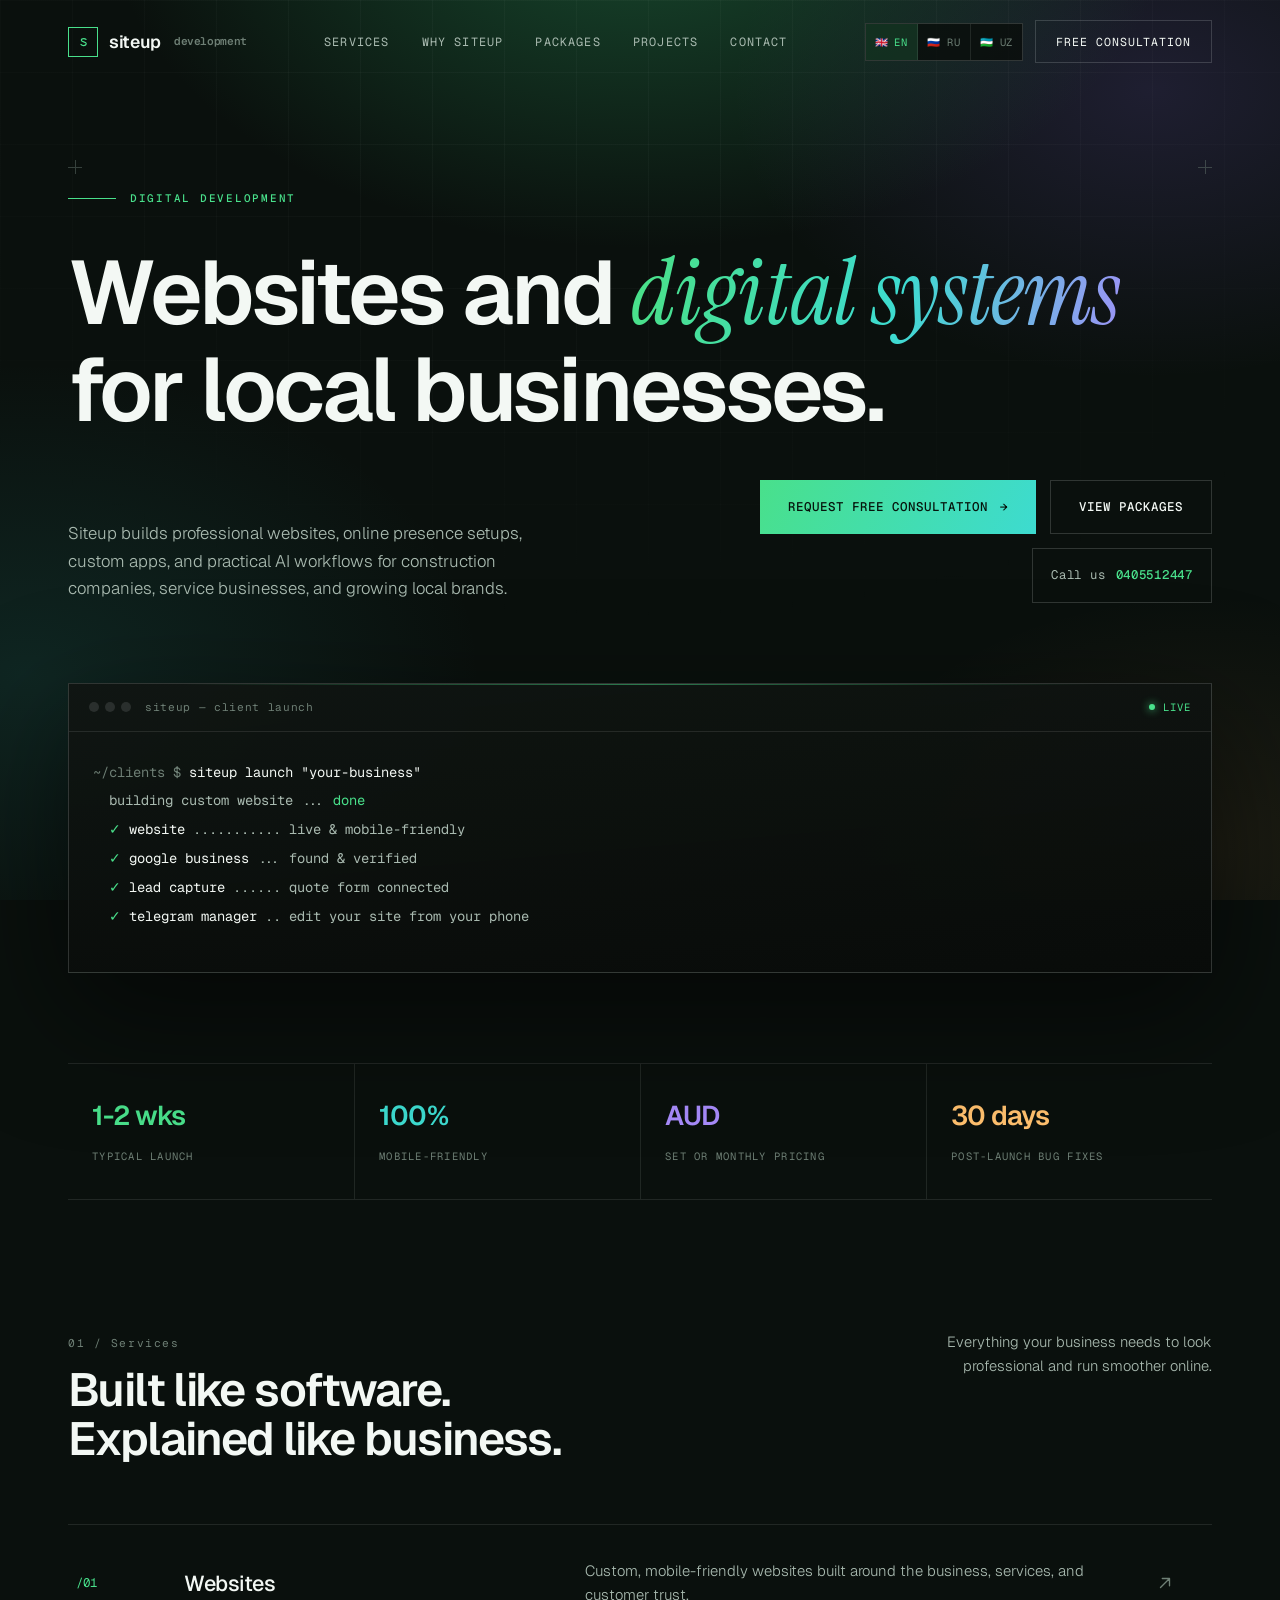
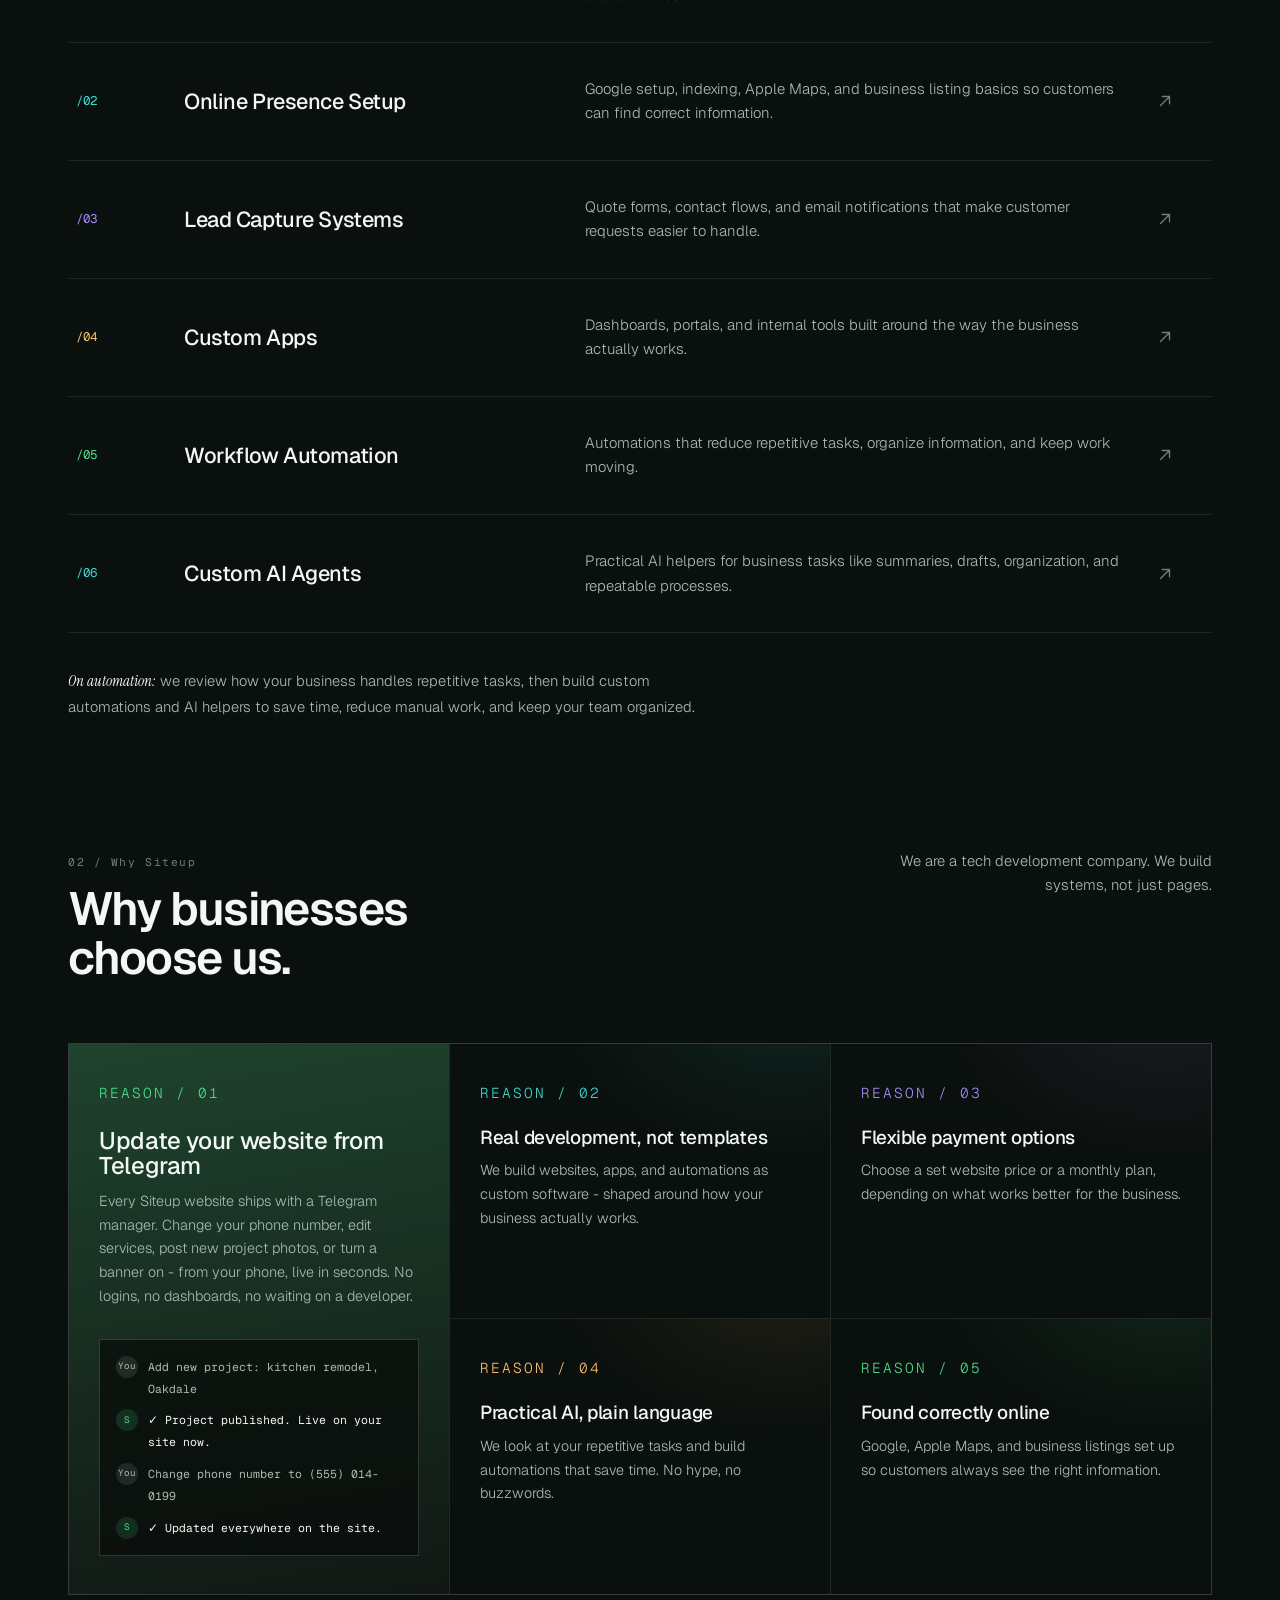
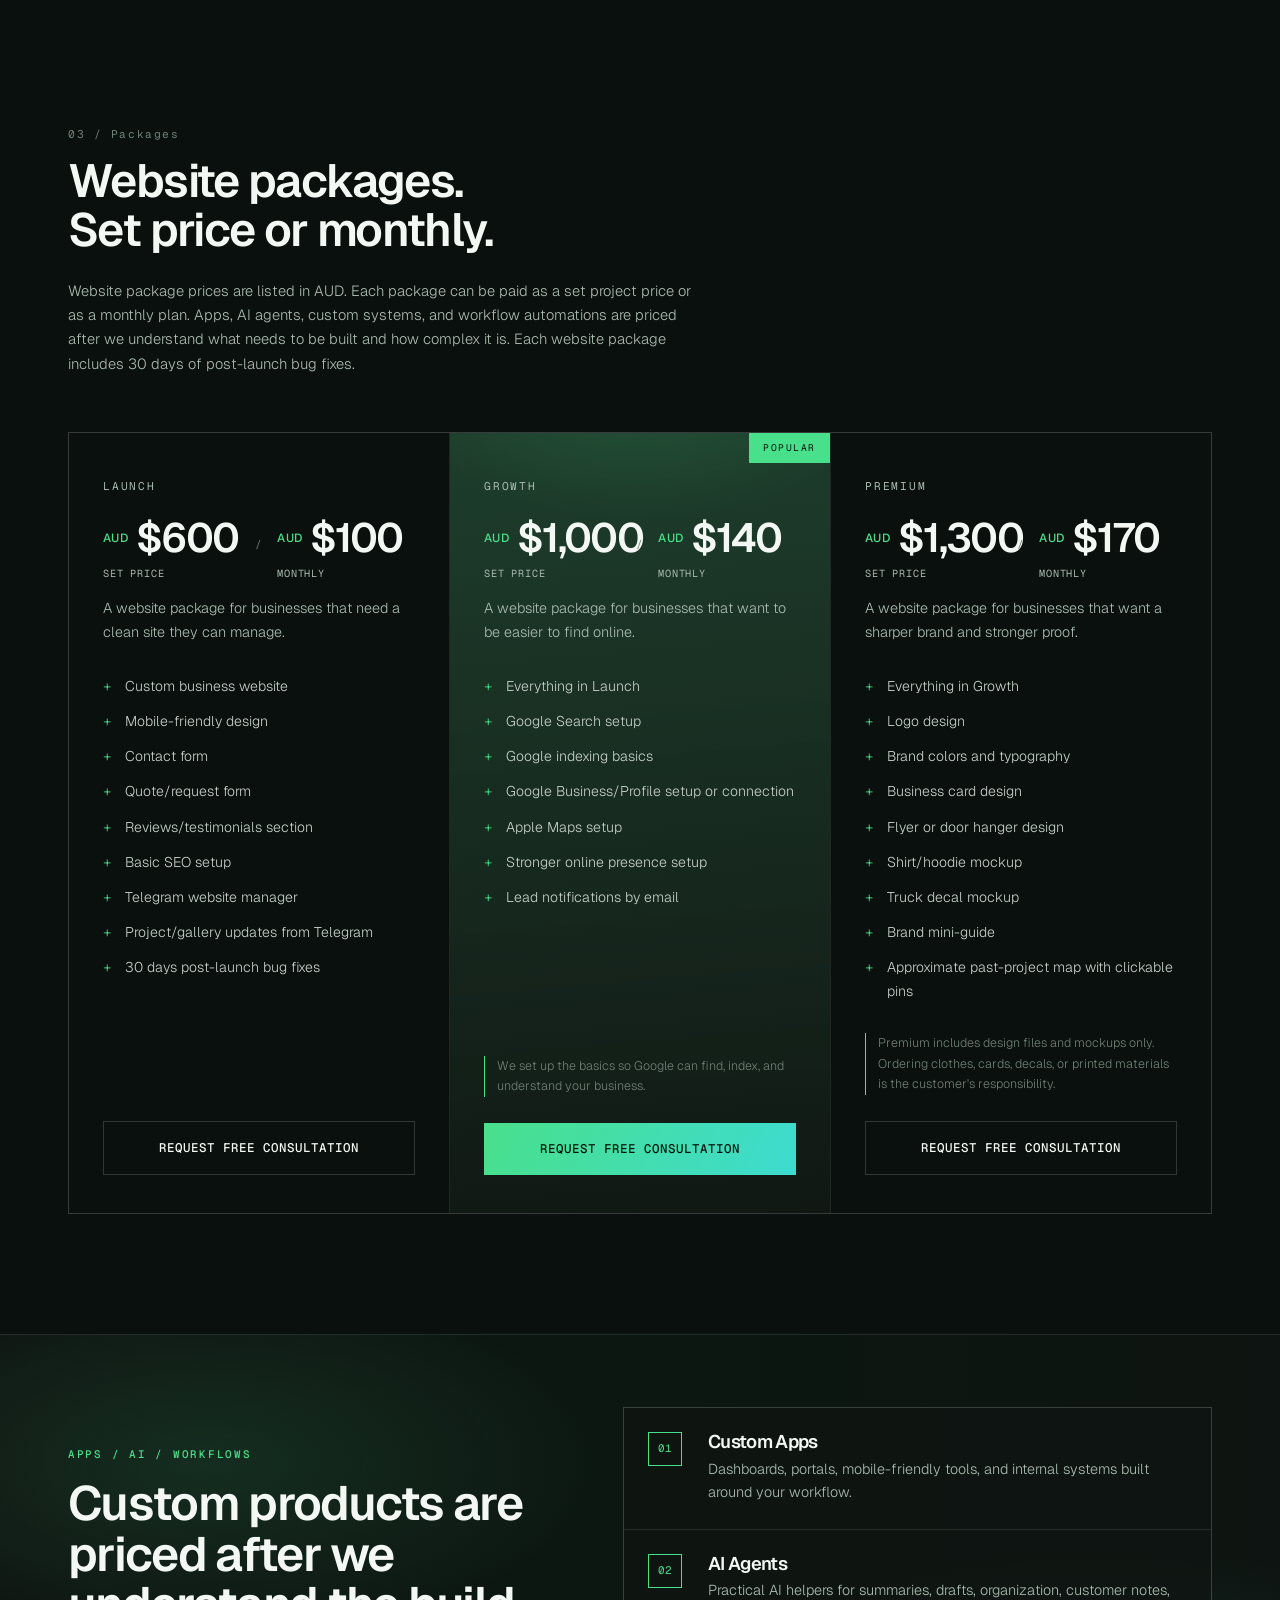
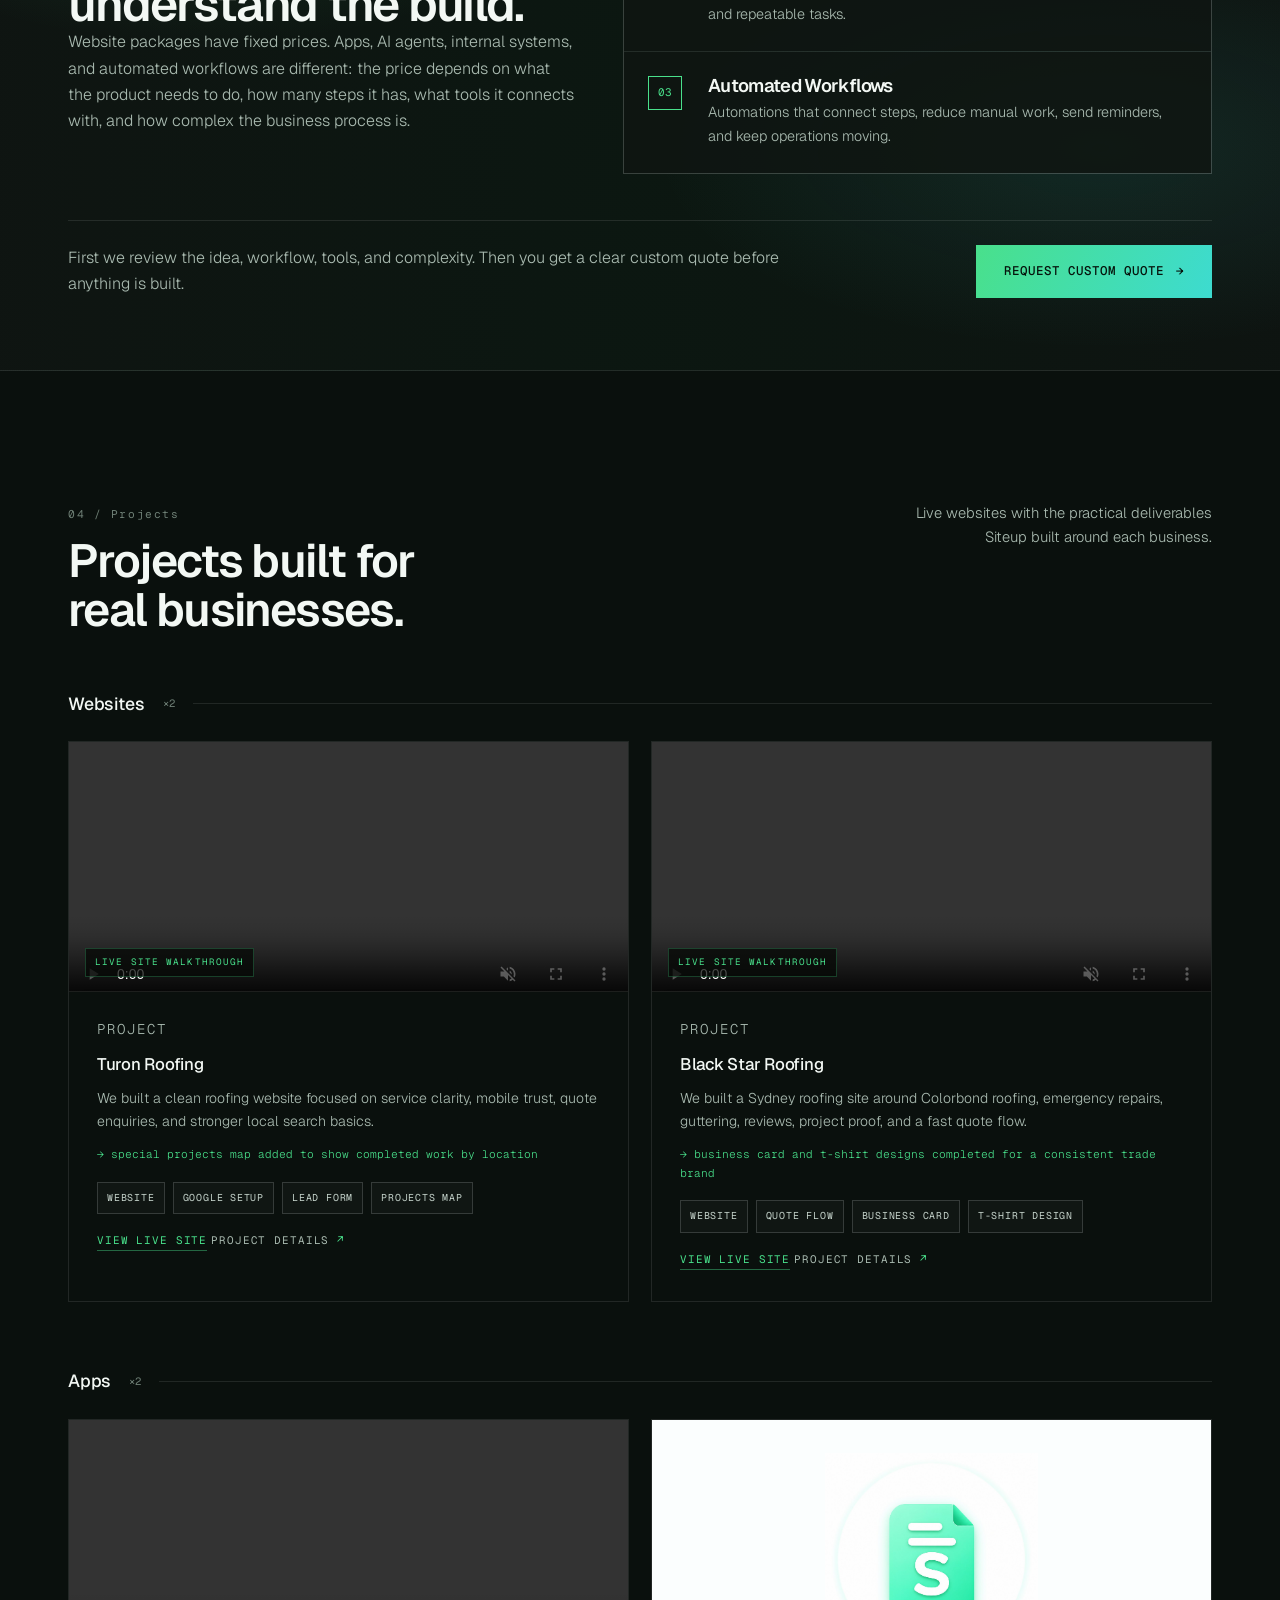
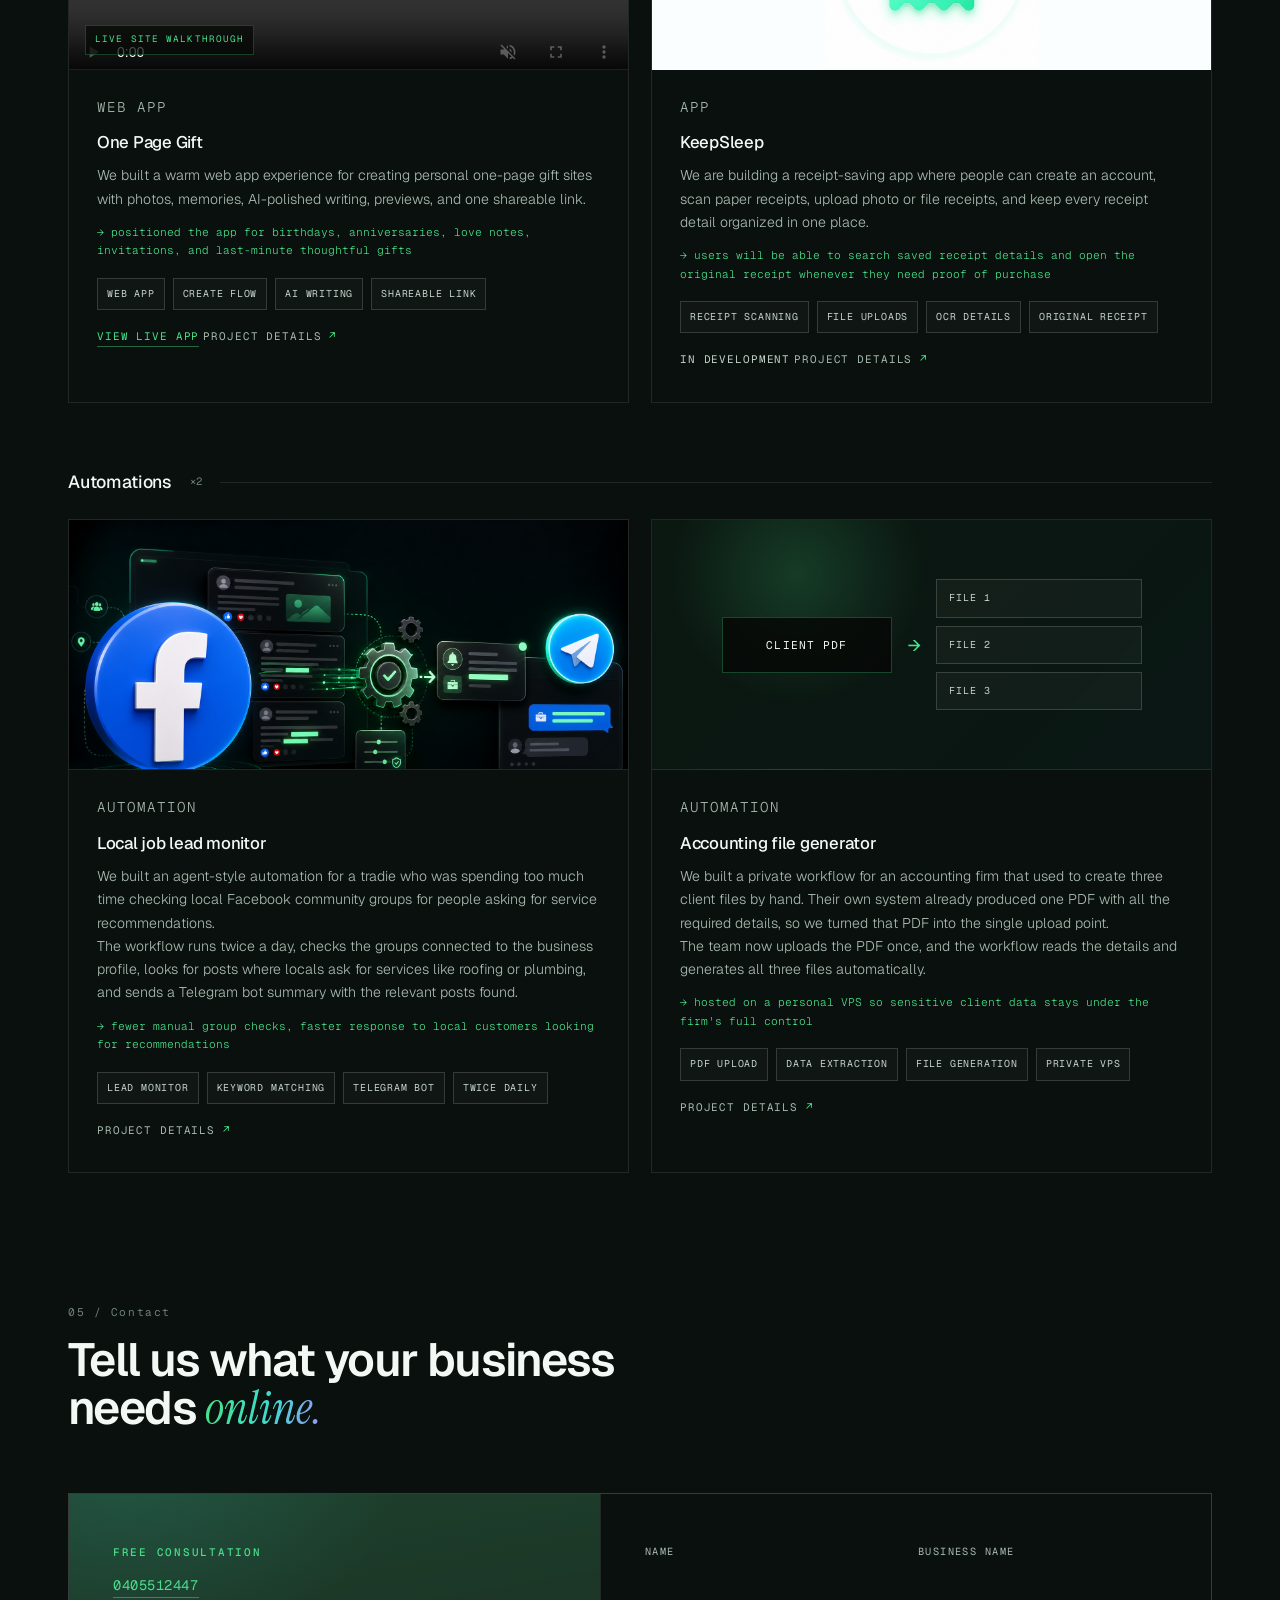
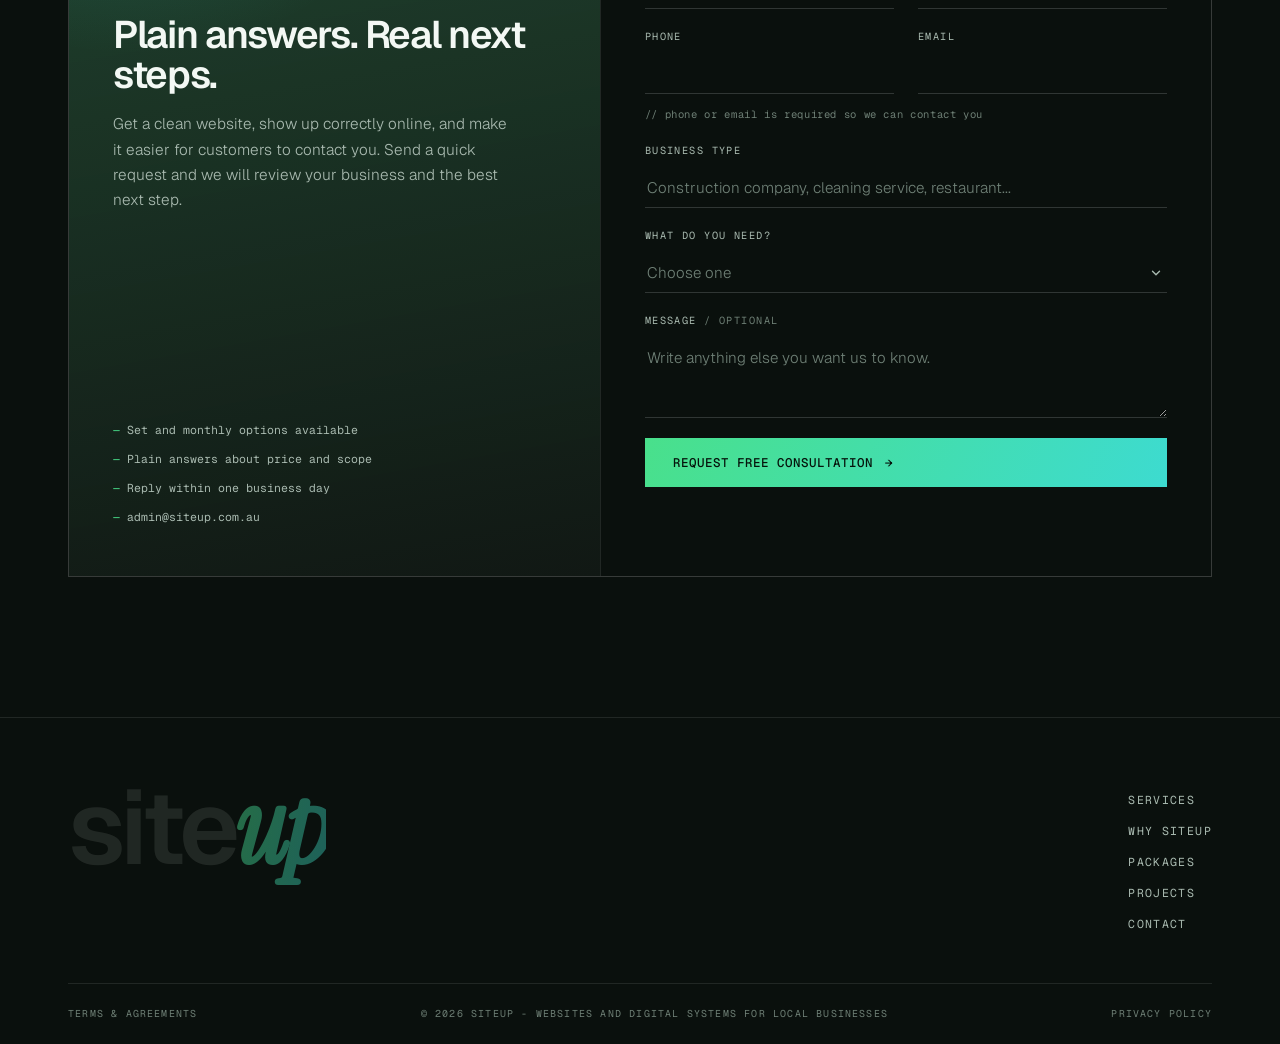
==== index.html @ 45fb843f "Use slash pricing divider" ====
<!doctype html>
<html lang="en">
<head>
<meta charset="UTF-8" />
<meta name="viewport" content="width=device-width, initial-scale=1.0" />
<title>Siteup | Websites, Apps & Automation for Local Businesses</title>
<meta name="description" content="Siteup builds professional websites, custom apps, online presence setups, lead systems, and practical AI automations for local service businesses." />
<meta name="robots" content="index, follow, max-image-preview:large" />
<link rel="canonical" href="https://www.siteup.com.au/" />
<meta property="og:type" content="website" />
<meta property="og:site_name" content="Siteup" />
<meta property="og:title" content="Siteup | Websites, Apps & Automation for Local Businesses" />
<meta property="og:description" content="Professional websites, custom apps, lead systems, and AI automations for local service businesses." />
<meta property="og:url" content="https://www.siteup.com.au/" />
<meta name="twitter:card" content="summary" />
<meta name="twitter:title" content="Siteup | Websites, Apps & Automation" />
<meta name="twitter:description" content="Websites, custom apps, lead systems, and workflow automations for local businesses." />
<link rel="icon" href="/favicon.png" type="image/png" sizes="512x512" />
<link rel="icon" href="/favicon.svg" type="image/svg+xml" />
<link rel="shortcut icon" href="/favicon.svg" type="image/svg+xml" />
<script type="application/ld+json">
{
  "@context": "https://schema.org",
  "@graph": [
    {
      "@type": "Organization",
      "@id": "https://www.siteup.com.au/#organization",
      "name": "Siteup",
      "alternateName": "Siteup Development",
      "url": "https://www.siteup.com.au/",
      "logo": "https://www.siteup.com.au/favicon.png",
      "email": "admin@siteup.com.au",
      "telephone": "+61405512447"
    },
    {
      "@type": "WebSite",
      "@id": "https://www.siteup.com.au/#website",
      "url": "https://www.siteup.com.au/",
      "name": "Siteup",
      "alternateName": "Siteup Development",
      "description": "Professional websites, custom apps, lead systems, and workflow automations for local service businesses.",
      "publisher": {
        "@id": "https://www.siteup.com.au/#organization"
      },
      "inLanguage": ["en", "ru", "uz"]
    },
    {
      "@type": "ProfessionalService",
      "@id": "https://www.siteup.com.au/#business",
      "name": "Siteup",
      "url": "https://www.siteup.com.au/",
      "email": "admin@siteup.com.au",
      "telephone": "+61405512447",
      "areaServed": "Australia",
      "serviceType": [
        "Website development",
        "Custom app development",
        "Workflow automation",
        "AI automation",
        "Online presence setup"
      ],
      "description": "Siteup builds websites, custom apps, lead capture systems, and practical AI automations for local service businesses."
    }
  ]
}
</script>
<link rel="preconnect" href="https://fonts.googleapis.com" />
<link rel="preconnect" href="https://fonts.gstatic.com" crossorigin />
<link href="https://fonts.googleapis.com/css2?family=Geist:wght@300;400;500;600;700&family=Geist+Mono:wght@400;500&family=Instrument+Serif:ital@0;1&display=swap" rel="stylesheet" />
<style>
/* ============================================================
   SITEUP v2 — "Precision Development"
   Quiet, technical, premium. Geist + Geist Mono + Instrument Serif.
   ============================================================ */

:root {
  --bg: #0a100d;
  --bg-2: #111814;
  --ink: #f3f8f4;
  --dim: #a9bab0;
  --faint: #6e7f75;
  --hair: rgba(238, 242, 239, 0.1);
  --hair-strong: rgba(238, 242, 239, 0.17);
  --green: #49e08b;
  --cyan: #3ddbd0;
  --violet: #a78bfa;
  --amber: #ffc06e;
  --green-dim: rgba(73, 224, 139, 0.14);
  --grad: linear-gradient(115deg, #49e08b, #3ddbd0);
  --sans: "Geist", sans-serif;
  --mono: "Geist Mono", monospace;
  --serif: "Instrument Serif", serif;
  --max: 1200px;
  --ease: cubic-bezier(0.22, 1, 0.36, 1);
}

* { margin: 0; padding: 0; box-sizing: border-box; }

html { scroll-behavior: smooth; scroll-padding-top: 90px; }

body {
  background: var(--bg);
  color: var(--ink);
  font-family: var(--sans);
  font-size: 16px;
  line-height: 1.65;
  -webkit-font-smoothing: antialiased;
  overflow-x: hidden;
}

::selection { background: rgba(73, 224, 139, 0.25); }

a { color: inherit; text-decoration: none; }
svg { display: block; }
:focus-visible { outline: 1.5px solid var(--green); outline-offset: 3px; }

/* blueprint grid — barely there */
.grid-bg {
  position: fixed;
  inset: 0;
  z-index: -2;
  background-image:
    linear-gradient(rgba(238, 242, 239, 0.03) 1px, transparent 1px),
    linear-gradient(90deg, rgba(238, 242, 239, 0.03) 1px, transparent 1px);
  background-size: 72px 72px;
  mask-image: radial-gradient(1200px 800px at 50% 0%, #000 30%, transparent 80%);
  -webkit-mask-image: radial-gradient(1200px 800px at 50% 0%, #000 30%, transparent 80%);
}

.glow-bg {
  position: fixed;
  inset: 0;
  z-index: -3;
  background:
    radial-gradient(820px 520px at 50% -10%, rgba(33, 110, 68, 0.6), transparent 65%),
    radial-gradient(700px 480px at 90% 10%, rgba(124, 95, 211, 0.18), transparent 60%),
    radial-gradient(760px 520px at 2% 75%, rgba(43, 154, 145, 0.16), transparent 60%),
    radial-gradient(620px 420px at 94% 94%, rgba(224, 158, 80, 0.09), transparent 60%),
    var(--bg);
}

/* ---------- type helpers ---------- */

.label {
  font-family: var(--mono);
  font-size: 0.68rem;
  font-weight: 500;
  letter-spacing: 0.16em;
  text-transform: uppercase;
  color: var(--green);
}

.serif-accent {
  font-family: var(--serif);
  font-style: italic;
  font-weight: 400;
  letter-spacing: 0;
  background: linear-gradient(100deg, #49e08b 5%, #3ddbd0 55%, #a78bfa 105%);
  -webkit-background-clip: text;
  background-clip: text;
  color: transparent;
}

h1, h2, h3 { font-weight: 600; letter-spacing: -0.035em; line-height: 1.05; }

/* ---------- header ---------- */

header {
  position: fixed;
  top: 0; left: 0; right: 0;
  z-index: 50;
  border-bottom: 1px solid transparent;
  transition: background 0.4s ease, border-color 0.4s ease;
}

header.scrolled {
  background: rgba(8, 10, 9, 0.85);
  backdrop-filter: blur(16px);
  -webkit-backdrop-filter: blur(16px);
  border-bottom-color: var(--hair);
}

.header-in {
  max-width: var(--max);
  margin: 0 auto;
  padding: 20px 28px;
  display: flex;
  align-items: center;
  justify-content: space-between;
  gap: 20px;
}

.logo {
  display: flex;
  align-items: center;
  gap: 11px;
  font-weight: 600;
  font-size: 1.1rem;
  letter-spacing: -0.02em;
}

.logo-mark {
  width: 30px; height: 30px;
  display: grid; place-items: center;
  border: 1.5px solid var(--green);
  color: var(--green);
}

.logo-mark svg { width: 16px; height: 16px; }

.logo .tld {
  font-family: var(--mono);
  font-size: 0.7rem;
  color: var(--faint);
  margin-left: 2px;
}

nav.main-nav { display: flex; gap: 32px; }

nav.main-nav a {
  font-family: var(--mono);
  font-size: 0.74rem;
  letter-spacing: 0.1em;
  text-transform: uppercase;
  color: var(--dim);
  transition: color 0.25s ease;
  position: relative;
}

nav.main-nav a::after {
  content: "";
  position: absolute;
  left: 0; bottom: -6px;
  width: 0; height: 1px;
  background: var(--green);
  transition: width 0.3s var(--ease);
}

nav.main-nav a:hover { color: var(--ink); }
nav.main-nav a:hover::after { width: 100%; }

.header-actions {
  display: flex;
  align-items: center;
  gap: 12px;
}

.lang-switch {
  display: flex;
  border: 1px solid var(--hair-strong);
  background: rgba(7, 10, 8, 0.72);
}

.lang-btn {
  border: 0;
  border-right: 1px solid var(--hair);
  background: transparent;
  color: var(--faint);
  font-family: var(--mono);
  font-size: 0.66rem;
  letter-spacing: 0.08em;
  padding: 11px 9px;
  cursor: pointer;
  transition: background 0.25s ease, color 0.25s ease;
  display: inline-flex;
  align-items: center;
  gap: 6px;
}

.lang-btn:last-child { border-right: 0; }

.lang-btn:hover,
.lang-btn.active {
  background: var(--green-dim);
  color: var(--green);
}

.header-cta {
  font-family: var(--mono);
  font-size: 0.72rem;
  letter-spacing: 0.08em;
  text-transform: uppercase;
  color: var(--ink);
  border: 1px solid var(--hair-strong);
  padding: 11px 20px;
  transition: border-color 0.3s ease, background 0.3s ease, color 0.3s ease;
  white-space: nowrap;
}

.header-cta:hover {
  border-color: var(--green);
  background: var(--green-dim);
}

/* ---------- buttons ---------- */

.btn {
  display: inline-flex;
  align-items: center;
  gap: 12px;
  font-family: var(--mono);
  font-size: 0.78rem;
  font-weight: 500;
  letter-spacing: 0.08em;
  text-transform: uppercase;
  padding: 16px 28px;
  border: none;
  cursor: pointer;
  transition: transform 0.3s var(--ease), box-shadow 0.3s ease, background 0.3s ease, border-color 0.3s ease;
}

.btn-solid {
  background: var(--grad);
  color: #06140c;
}

.btn-solid:hover {
  transform: translateY(-2px);
  box-shadow: 0 14px 40px rgba(73, 224, 139, 0.3);
}

.btn-line {
  background: transparent;
  color: var(--ink);
  border: 1px solid var(--hair-strong);
}

.btn-line:hover {
  border-color: var(--green);
  background: var(--green-dim);
  transform: translateY(-2px);
}

.btn .arr { transition: transform 0.3s var(--ease); }
.btn:hover .arr { transform: translateX(4px); }

/* ---------- hero ---------- */

.hero {
  max-width: var(--max);
  margin: 0 auto;
  padding: 190px 28px 0;
  position: relative;
}

/* crosshair corner ticks — blueprint detail */
.tick {
  position: absolute;
  width: 14px; height: 14px;
  opacity: 0.45;
}
.tick::before, .tick::after {
  content: "";
  position: absolute;
  background: var(--faint);
}
.tick::before { left: 50%; top: 0; width: 1px; height: 100%; }
.tick::after { top: 50%; left: 0; height: 1px; width: 100%; }
.tick.tl { top: 160px; left: 28px; }
.tick.tr { top: 160px; right: 28px; }

.hero-label {
  display: flex;
  align-items: center;
  gap: 14px;
  margin-bottom: 36px;
}

.hero-label .rule {
  width: 48px; height: 1px;
  background: var(--green);
}

h1.hero-h {
  font-size: clamp(2.8rem, 7vw, 5.6rem);
  font-weight: 600;
  max-width: 13.5em;
}

h1 .serif-accent { font-size: 1.04em; }

.hero-row {
  display: grid;
  grid-template-columns: 1.1fr 1fr;
  gap: 60px;
  align-items: end;
  margin-top: 44px;
}

.hero-sub {
  color: var(--dim);
  font-size: 1.05rem;
  max-width: 480px;
  font-weight: 300;
}

.hero-ctas {
  display: flex;
  gap: 14px;
  flex-wrap: wrap;
  justify-content: flex-end;
}

.hero-call {
  display: inline-flex;
  align-items: center;
  gap: 10px;
  font-family: var(--mono);
  font-size: 0.78rem;
  letter-spacing: 0.06em;
  color: var(--dim);
  border: 1px solid var(--hair-strong);
  padding: 16px 18px;
  transition: border-color 0.3s ease, color 0.3s ease, background 0.3s ease, transform 0.3s var(--ease);
}

.hero-call b {
  color: var(--green);
  font-weight: 500;
}

.hero-call:hover {
  border-color: var(--green);
  color: var(--ink);
  background: var(--green-dim);
  transform: translateY(-2px);
}

/* ---------- terminal — the one hero artifact ---------- */

.term-wrap {
  max-width: var(--max);
  margin: 80px auto 0;
  padding: 0 28px;
}

.terminal {
  border: 1px solid var(--hair-strong);
  background: linear-gradient(175deg, rgba(16, 21, 18, 0.92), rgba(9, 12, 10, 0.96));
  box-shadow: 0 40px 120px rgba(0, 0, 0, 0.55);
  position: relative;
  overflow: hidden;
}

.terminal::before {
  /* top edge light */
  content: "";
  position: absolute;
  top: 0; left: 10%; right: 10%;
  height: 1px;
  background: linear-gradient(90deg, transparent, rgba(73, 224, 139, 0.5), transparent);
}

.term-bar {
  display: flex;
  align-items: center;
  gap: 14px;
  padding: 14px 20px;
  border-bottom: 1px solid var(--hair);
}

.term-dots { display: flex; gap: 6px; }
.term-dots i {
  width: 10px; height: 10px;
  border-radius: 50%;
  background: rgba(238, 242, 239, 0.12);
}

.term-title {
  font-family: var(--mono);
  font-size: 0.7rem;
  color: var(--faint);
  letter-spacing: 0.06em;
}

.term-status {
  margin-left: auto;
  display: flex;
  align-items: center;
  gap: 8px;
  font-family: var(--mono);
  font-size: 0.66rem;
  letter-spacing: 0.1em;
  text-transform: uppercase;
  color: var(--green);
}

.term-status::before {
  content: "";
  width: 6px; height: 6px;
  border-radius: 50%;
  background: var(--green);
  box-shadow: 0 0 8px var(--green);
  animation: blink 2.2s ease-in-out infinite;
}

@keyframes blink { 50% { opacity: 0.3; } }

.term-body {
  padding: 26px 24px 30px;
  font-family: var(--mono);
  font-size: clamp(0.72rem, 1.5vw, 0.86rem);
  line-height: 2.1;
  min-height: 240px;
}

.t-line { white-space: pre-wrap; opacity: 0; }
.t-line.shown { opacity: 1; }
.t-prompt { color: var(--faint); }
.t-cmd { color: var(--ink); }
.t-ok { color: var(--green); }
.t-dim { color: var(--dim); }
.t-num { color: #ffd479; }

.t-caret {
  display: inline-block;
  width: 8px; height: 1.1em;
  background: var(--green);
  vertical-align: text-bottom;
  animation: blink 1s steps(1) infinite;
}

/* ---------- stat strip ---------- */

.stat-strip {
  max-width: var(--max);
  margin: 90px auto 0;
  padding: 0 28px;
}

.stat-grid {
  display: grid;
  grid-template-columns: repeat(4, 1fr);
  border-top: 1px solid var(--hair);
  border-bottom: 1px solid var(--hair);
}

.stat {
  padding: 30px 24px;
  border-left: 1px solid var(--hair);
}

.stat:first-child { border-left: none; }

.stat b {
  display: block;
  font-size: 1.7rem;
  font-weight: 600;
  letter-spacing: -0.03em;
  margin-bottom: 4px;
}

.stat span {
  font-family: var(--mono);
  font-size: 0.66rem;
  letter-spacing: 0.12em;
  text-transform: uppercase;
  color: var(--faint);
}

.stat:nth-child(1) b { color: var(--green); }
.stat:nth-child(2) b { color: var(--cyan); }
.stat:nth-child(3) b { color: var(--violet); }
.stat:nth-child(4) b { color: var(--amber); }

/* ---------- sections ---------- */

section { max-width: var(--max); margin: 0 auto; padding: 130px 28px 0; }

.sec-head {
  display: flex;
  align-items: baseline;
  justify-content: space-between;
  gap: 24px;
  margin-bottom: 60px;
}

.sec-head .left { max-width: 640px; }

.sec-num {
  font-family: var(--mono);
  font-size: 0.7rem;
  color: var(--faint);
  letter-spacing: 0.14em;
}

.sec-head h2 {
  font-size: clamp(1.9rem, 4vw, 2.9rem);
  margin-top: 14px;
}

.sec-head .note {
  color: var(--dim);
  font-size: 0.92rem;
  max-width: 320px;
  text-align: right;
  font-weight: 300;
}

/* ---------- services: numbered ledger rows ---------- */

.svc-list { border-top: 1px solid var(--hair); }

.svc-row {
  display: grid;
  grid-template-columns: 80px 1.1fr 1.6fr 48px;
  gap: 28px;
  align-items: center;
  padding: 34px 8px;
  width: 100%;
  border: 0;
  border-bottom: 1px solid var(--hair);
  background: transparent;
  color: inherit;
  font: inherit;
  text-align: left;
  position: relative;
  transition: padding 0.35s var(--ease);
  cursor: pointer;
}

.svc-row::before {
  content: "";
  position: absolute;
  left: 0; bottom: -1px;
  width: 0; height: 1px;
  background: var(--grad);
  transition: width 0.5s var(--ease);
}

.svc-row:hover::before { width: 100%; }
.svc-row:hover { padding-left: 18px; }

.svc-no {
  font-family: var(--mono);
  font-size: 0.78rem;
  color: var(--faint);
}

.svc-row:nth-child(1) .svc-no { color: var(--green); }
.svc-row:nth-child(2) .svc-no { color: var(--cyan); }
.svc-row:nth-child(3) .svc-no { color: var(--violet); }
.svc-row:nth-child(4) .svc-no { color: var(--amber); }
.svc-row:nth-child(5) .svc-no { color: var(--green); }
.svc-row:nth-child(6) .svc-no { color: var(--cyan); }

.svc-row h3 {
  font-size: 1.35rem;
  font-weight: 500;
  letter-spacing: -0.02em;
  transition: color 0.3s ease;
}

.svc-row:hover h3 { color: var(--green); }

.svc-row p {
  color: var(--dim);
  font-size: 0.93rem;
  font-weight: 300;
}

.svc-arr {
  color: var(--faint);
  transition: color 0.3s ease, transform 0.35s var(--ease);
}

.svc-row:hover .svc-arr {
  color: var(--green);
  transform: translate(4px, -4px);
}

.svc-row:focus-visible {
  outline: 1px solid var(--green);
  outline-offset: -1px;
}

.svc-arr svg { width: 18px; height: 18px; }

.svc-footnote {
  margin-top: 36px;
  color: var(--dim);
  font-size: 0.92rem;
  font-weight: 300;
  max-width: 660px;
}

.svc-footnote em {
  font-family: var(--serif);
  font-style: italic;
  color: var(--ink);
  font-size: 1.05em;
}

.service-modal {
  position: fixed;
  inset: 0;
  z-index: 140;
  display: grid;
  place-items: center;
  padding: 22px;
  opacity: 0;
  pointer-events: none;
  transition: opacity 0.28s ease;
}

.service-modal.open {
  opacity: 1;
  pointer-events: auto;
}

.service-modal-backdrop {
  position: absolute;
  inset: 0;
  background: rgba(1, 4, 3, 0.68);
  backdrop-filter: blur(9px);
}

.service-dialog {
  position: relative;
  width: min(100%, 560px);
  max-height: min(82vh, 760px);
  overflow-y: auto;
  border: 1px solid var(--hair-strong);
  background:
    radial-gradient(420px 220px at 8% 0%, rgba(73, 224, 139, 0.14), transparent 68%),
    rgba(7, 10, 8, 0.96);
  padding: 30px;
  box-shadow: 0 26px 90px rgba(0, 0, 0, 0.42);
  transform: translateY(14px) scale(0.98);
  transition: transform 0.35s var(--ease);
}

.service-modal.open .service-dialog { transform: none; }

.service-close {
  position: absolute;
  top: 14px;
  right: 14px;
  width: 34px;
  height: 34px;
  display: grid;
  place-items: center;
  border: 1px solid var(--hair);
  background: rgba(255, 255, 255, 0.03);
  color: var(--ink);
  font-size: 1.25rem;
  cursor: pointer;
  transition: border-color 0.25s ease, color 0.25s ease;
}

.service-close:hover {
  border-color: var(--green);
  color: var(--green);
}

.service-dialog h2 {
  font-size: clamp(1.55rem, 5vw, 2.2rem);
  margin: 14px 42px 12px 0;
  letter-spacing: -0.035em;
}

.service-dialog p {
  color: var(--dim);
  font-weight: 300;
}

.service-detail-list {
  list-style: none;
  display: grid;
  gap: 10px;
  margin: 22px 0 26px;
}

.service-detail-list li {
  position: relative;
  padding-left: 22px;
  color: #c4cfc8;
  font-size: 0.9rem;
  font-weight: 300;
}

.service-detail-list li::before {
  content: "";
  position: absolute;
  left: 0;
  top: 0.62em;
  width: 7px;
  height: 7px;
  background: var(--green);
}

.project-detail-flow {
  display: grid;
  gap: 16px;
  margin-top: 22px;
}

.project-detail-flow article {
  border-top: 1px solid var(--hair);
  padding-top: 16px;
}

.project-detail-flow h3 {
  font-family: var(--mono);
  font-size: 0.68rem;
  letter-spacing: 0.13em;
  text-transform: uppercase;
  color: var(--green);
  margin-bottom: 8px;
}

.project-detail-flow p {
  font-size: 0.92rem;
}

.project-detail-tags {
  display: flex;
  flex-wrap: wrap;
  gap: 8px;
  margin: 22px 0 4px;
}

.project-detail-tags span {
  border: 1px solid var(--hair-strong);
  color: #c5d3cb;
  font-family: var(--mono);
  font-size: 0.62rem;
  letter-spacing: 0.08em;
  text-transform: uppercase;
  padding: 7px 9px;
  background: rgba(255, 255, 255, 0.025);
}

/* ---------- why siteup ---------- */

.why-grid {
  display: grid;
  grid-template-columns: repeat(3, 1fr);
  gap: 1px;
  background: var(--hair);
  border: 1px solid var(--hair);
}

.why-cell {
  background: var(--bg);
  padding: 38px 30px;
  position: relative;
  transition: background 0.35s ease;
  min-height: 230px;
  display: flex;
  flex-direction: column;
}

.why-cell:hover { background: var(--bg-2); }

.why-cell.lead {
  grid-row: span 2;
  background: linear-gradient(170deg, rgba(30, 78, 50, 0.72), var(--bg-2));
  justify-content: space-between;
}

/* soft color tints per cell for warmth */
.why-cell:nth-child(2) {
  background: radial-gradient(320px 220px at 88% -15%, rgba(61, 219, 208, 0.1), transparent 70%), var(--bg);
}

.why-cell:nth-child(3) {
  background: radial-gradient(320px 220px at 88% -15%, rgba(167, 139, 250, 0.1), transparent 70%), var(--bg);
}

.why-cell:nth-child(4) {
  background: radial-gradient(320px 220px at 88% -15%, rgba(255, 192, 110, 0.09), transparent 70%), var(--bg);
}

.why-cell:nth-child(5) {
  background: radial-gradient(320px 220px at 88% -15%, rgba(73, 224, 139, 0.1), transparent 70%), var(--bg);
}

.why-cell:nth-child(2) .why-no { color: var(--cyan); }
.why-cell:nth-child(3) .why-no { color: var(--violet); }
.why-cell:nth-child(4) .why-no { color: var(--amber); }
.why-cell:nth-child(5) .why-no { color: var(--green); }
.why-cell.lead .why-no { color: var(--green); }

.why-no {
  font-family: var(--mono);
  font-size: 0.66rem;
  letter-spacing: 0.14em;
  color: var(--faint);
  margin-bottom: 22px;
}

.why-cell h3 {
  font-size: 1.18rem;
  font-weight: 500;
  letter-spacing: -0.015em;
  margin-bottom: 12px;
}

.why-cell p {
  color: var(--dim);
  font-size: 0.9rem;
  font-weight: 300;
}

.why-cell.lead h3 { font-size: 1.5rem; }

/* telegram phone vignette in lead cell */
.tg-demo {
  margin-top: 30px;
  border: 1px solid var(--hair-strong);
  background: rgba(8, 10, 9, 0.7);
  padding: 16px;
  font-family: var(--mono);
  font-size: 0.72rem;
  line-height: 1.9;
}

.tg-msg { display: flex; gap: 10px; align-items: flex-start; margin-top: 10px; }
.tg-msg:first-child { margin-top: 0; }

.tg-who {
  flex: none;
  width: 22px; height: 22px;
  display: grid; place-items: center;
  border-radius: 50%;
  font-size: 0.58rem;
  background: rgba(238, 242, 239, 0.1);
  color: var(--dim);
}

.tg-msg.bot .tg-who { background: var(--green-dim); color: var(--green); }
.tg-msg span { color: var(--dim); }
.tg-msg.bot span { color: var(--ink); }
.tg-msg .ok { color: var(--green); }

/* ---------- packages ---------- */

.pkg-note-top {
  color: var(--dim);
  font-size: 0.92rem;
  font-weight: 300;
  max-width: 640px;
  margin: -36px 0 56px;
}

.pkg-grid {
  display: grid;
  grid-template-columns: repeat(3, 1fr);
  gap: 1px;
  background: var(--hair);
  border: 1px solid var(--hair);
}

.pkg {
  background: var(--bg);
  padding: 44px 34px 38px;
  display: flex;
  flex-direction: column;
  position: relative;
  transition: background 0.35s ease;
}

.pkg:hover { background: var(--bg-2); }

.pkg.feat {
  background:
    radial-gradient(380px 260px at 50% -12%, rgba(73, 224, 139, 0.18), transparent 70%),
    linear-gradient(175deg, rgba(28, 74, 48, 0.65), var(--bg-2));
}

.pkg-tag {
  position: absolute;
  top: 0; right: 0;
  font-family: var(--mono);
  font-size: 0.6rem;
  letter-spacing: 0.16em;
  text-transform: uppercase;
  color: #06140c;
  background: var(--green);
  padding: 7px 14px;
}

.pkg-name {
  font-family: var(--mono);
  font-size: 0.7rem;
  letter-spacing: 0.16em;
  text-transform: uppercase;
  color: var(--dim);
  margin-bottom: 18px;
}

.pkg-price-row {
  display: grid;
  grid-template-columns: 1fr auto 1fr;
  align-items: start;
  gap: 14px;
  margin-top: 4px;
}

.pkg-price-option {
  min-width: 0;
}

.pkg-price-divider {
  font-family: var(--mono);
  font-size: 0.68rem;
  letter-spacing: 0.12em;
  text-transform: uppercase;
  color: var(--faint);
  padding-top: 18px;
}

.pkg-price {
  font-size: clamp(1.85rem, 4vw, 2.55rem);
  font-weight: 600;
  letter-spacing: -0.04em;
  line-height: 1;
  white-space: nowrap;
}

.pkg-price .cur {
  font-size: 0.74rem;
  color: var(--green);
  vertical-align: 0.82em;
  font-weight: 500;
  margin-right: 4px;
  letter-spacing: 0.04em;
}

.pkg-price-label {
  margin-top: 8px;
  font-family: var(--mono);
  font-size: 0.64rem;
  letter-spacing: 0.08em;
  text-transform: uppercase;
  color: var(--dim);
}

.pkg-for {
  margin-top: 14px;
  color: var(--dim);
  font-size: 0.9rem;
  font-weight: 300;
  min-height: 2.8em;
}

.pkg ul {
  list-style: none;
  margin: 30px 0;
  flex: 1;
  display: grid;
  gap: 12px;
  align-content: start;
}

.pkg li {
  position: relative;
  padding-left: 22px;
  font-size: 0.88rem;
  color: #c4cfc8;
  font-weight: 300;
}

.pkg li::before {
  content: "+";
  position: absolute;
  left: 0; top: 0;
  font-family: var(--mono);
  color: var(--green);
}

.pkg-fine {
  font-size: 0.78rem;
  color: var(--faint);
  font-weight: 300;
  border-left: 1px solid var(--green);
  padding-left: 12px;
  margin-bottom: 26px;
}

.pkg .btn { justify-content: center; }

/* ---------- custom pricing ---------- */

.custom-pricing {
  max-width: none;
  margin-top: 120px;
  padding: 0;
  border-top: 1px solid var(--hair);
  border-bottom: 1px solid var(--hair);
  background:
    radial-gradient(560px 260px at 16% 20%, rgba(73, 224, 139, 0.12), transparent 70%),
    radial-gradient(620px 280px at 86% 65%, rgba(61, 219, 208, 0.1), transparent 72%),
    linear-gradient(90deg, rgba(238, 242, 239, 0.025), rgba(73, 224, 139, 0.035), rgba(238, 242, 239, 0.018));
  position: relative;
  overflow: hidden;
}

.custom-pricing::before {
  content: "";
  position: absolute;
  inset: 0;
  background: linear-gradient(90deg, transparent, rgba(73, 224, 139, 0.16), transparent);
  width: 260px;
  transform: translateX(-120%);
  animation: sweep 7s ease-in-out infinite;
}

@keyframes sweep {
  0%, 100% { transform: translateX(-120%); opacity: 0; }
  22%, 70% { opacity: 1; }
  82% { transform: translateX(calc(100vw + 120%)); opacity: 0; }
}

.custom-pricing-in {
  max-width: var(--max);
  margin: 0 auto;
  padding: 72px 28px;
  position: relative;
  z-index: 1;
  display: grid;
  grid-template-columns: 0.95fr 1.1fr;
  gap: 46px;
  align-items: center;
}

.custom-pricing h2 {
  font-size: clamp(1.9rem, 4vw, 3rem);
  margin-top: 14px;
  max-width: 600px;
}

.custom-pricing-copy p:not(.label),
.custom-pricing-foot p {
  color: var(--dim);
  font-weight: 300;
}

.custom-price-list {
  display: grid;
  gap: 1px;
  background: var(--hair);
  border: 1px solid var(--hair);
}

.custom-price-item {
  background: rgba(10, 16, 13, 0.82);
  padding: 24px;
  display: grid;
  grid-template-columns: 42px 1fr;
  gap: 18px;
  transition: background 0.35s ease;
}

.custom-price-item:hover {
  background: rgba(17, 24, 20, 0.92);
}

.custom-price-item span {
  width: 34px;
  height: 34px;
  display: grid;
  place-items: center;
  border: 1px solid var(--green);
  color: var(--green);
  font-family: var(--mono);
  font-size: 0.68rem;
}

.custom-price-item h3 {
  font-size: 1.15rem;
  margin-bottom: 6px;
}

.custom-price-item p {
  color: var(--dim);
  font-size: 0.9rem;
  font-weight: 300;
}

.custom-pricing-foot {
  grid-column: 1 / -1;
  border-top: 1px solid var(--hair);
  padding-top: 24px;
  display: flex;
  justify-content: space-between;
  align-items: center;
  gap: 24px;
}

.custom-pricing-foot p {
  max-width: 720px;
}

/* ---------- projects ---------- */

.proj-group { margin-bottom: 70px; }
.proj-group:last-child { margin-bottom: 0; }

.proj-group-title {
  display: flex;
  align-items: center;
  gap: 18px;
  margin-bottom: 28px;
}

.proj-group-title h3 {
  font-size: 1.1rem;
  font-weight: 500;
  letter-spacing: -0.01em;
}

.proj-group-title .count {
  font-family: var(--mono);
  font-size: 0.66rem;
  color: var(--faint);
}

.proj-group-title .line {
  flex: 1; height: 1px;
  background: var(--hair);
}

.proj-grid { display: grid; gap: 22px; }
.proj-grid.c3 { grid-template-columns: repeat(3, 1fr); }
.proj-grid.c2 { grid-template-columns: repeat(2, 1fr); }
.proj-grid.c1 { grid-template-columns: 1fr; }

.proj {
  background: var(--bg);
  padding: 30px;
  transition: background 0.35s ease;
  position: relative;
  border: 1px solid var(--hair);
}

.proj:hover { background: var(--bg-2); }
.proj[data-project] { cursor: pointer; }
.proj[data-project]:focus-visible { outline: 1.5px solid var(--green); outline-offset: 4px; }

.proj.featured {
  padding: 0;
  overflow: hidden;
}

.proj-visual {
  height: 150px;
  border: 1px solid var(--hair);
  margin-bottom: 24px;
  position: relative;
  overflow: hidden;
  background:
    linear-gradient(rgba(238, 242, 239, 0.03) 1px, transparent 1px),
    linear-gradient(90deg, rgba(238, 242, 239, 0.03) 1px, transparent 1px);
  background-size: 24px 24px;
  display: grid;
  place-items: center;
}

.proj-video {
  height: 250px;
  margin: 0;
  border: 0;
  border-bottom: 1px solid var(--hair);
  background: #050705;
}

.proj-video video {
  width: 100%;
  height: 100%;
  display: block;
  object-fit: cover;
}

.proj-image {
  height: 250px;
  margin: 0;
  border: 0;
  border-bottom: 1px solid var(--hair);
  background: #050705;
}

.proj-image img {
  width: 100%;
  height: 100%;
  display: block;
  object-fit: cover;
}

.proj-image.app-icon {
  background: #fbfefe;
}

.proj-image.app-icon img {
  width: min(76%, 280px);
  height: 76%;
  object-fit: contain;
}

.workflow-visual {
  height: 250px;
  margin: 0;
  border: 0;
  border-bottom: 1px solid var(--hair);
  background:
    radial-gradient(circle at 26% 22%, rgba(73, 224, 139, 0.18), transparent 28%),
    linear-gradient(135deg, rgba(73, 224, 139, 0.08), rgba(61, 219, 208, 0.07)),
    #050705;
}

.workflow-map {
  width: min(86%, 420px);
  display: grid;
  grid-template-columns: 1fr auto 1.2fr;
  align-items: center;
  gap: 16px;
}

.workflow-card {
  border: 1px solid rgba(73, 224, 139, 0.28);
  background: rgba(5, 7, 5, 0.82);
  color: var(--ink);
  font-family: var(--mono);
  font-size: 0.7rem;
  letter-spacing: 0.1em;
  text-transform: uppercase;
  padding: 18px 16px;
  text-align: center;
}

.workflow-arrow {
  color: var(--green);
  font-family: var(--mono);
  font-size: 1.3rem;
}

.workflow-files {
  display: grid;
  gap: 8px;
}

.workflow-files span {
  border: 1px solid var(--hair-strong);
  background: rgba(255, 255, 255, 0.035);
  color: #c5d3cb;
  font-family: var(--mono);
  font-size: 0.62rem;
  letter-spacing: 0.1em;
  text-transform: uppercase;
  padding: 10px 12px;
}

.proj-video::after {
  content: "Live site walkthrough";
  position: absolute;
  left: 16px;
  bottom: 14px;
  padding: 6px 9px;
  font-family: var(--mono);
  font-size: 0.58rem;
  letter-spacing: 0.12em;
  text-transform: uppercase;
  color: var(--green);
  background: rgba(5, 7, 5, 0.72);
  border: 1px solid rgba(73, 224, 139, 0.25);
}

.proj-body {
  padding: 26px 28px 30px;
}

.proj-tags {
  display: flex;
  flex-wrap: wrap;
  gap: 8px;
  margin-top: 18px;
}

.proj-tags span {
  border: 1px solid var(--hair-strong);
  color: #c5d3cb;
  font-family: var(--mono);
  font-size: 0.62rem;
  letter-spacing: 0.08em;
  text-transform: uppercase;
  padding: 7px 9px;
  background: rgba(255, 255, 255, 0.025);
}

.proj-link {
  display: inline-flex;
  margin-top: 18px;
  font-family: var(--mono);
  font-size: 0.68rem;
  letter-spacing: 0.08em;
  text-transform: uppercase;
  color: var(--green);
  border-bottom: 1px solid rgba(73, 224, 139, 0.42);
}

.proj-link:hover { color: var(--ink); border-color: var(--ink); }

.proj-more {
  display: inline-flex;
  margin-top: 18px;
  font-family: var(--mono);
  font-size: 0.68rem;
  letter-spacing: 0.08em;
  text-transform: uppercase;
  color: var(--dim);
}

.proj-more::after {
  content: "\2197";
  margin-left: 8px;
  color: var(--green);
}

.proj-status {
  display: inline-flex;
  margin-top: 18px;
  font-family: var(--mono);
  font-size: 0.68rem;
  letter-spacing: 0.08em;
  text-transform: uppercase;
  color: #c5d3cb;
}

.proj-visual .pv-frame {
  width: 70%;
  border: 1px solid var(--hair-strong);
  background: rgba(12, 15, 13, 0.9);
  padding: 10px;
  display: grid;
  gap: 6px;
  transition: transform 0.4s var(--ease), border-color 0.4s ease;
}

.proj:hover .pv-frame {
  transform: translateY(-4px);
  border-color: rgba(73, 224, 139, 0.4);
}

.pv-frame i {
  display: block;
  height: 7px;
  background: rgba(238, 242, 239, 0.08);
}

.pv-frame i.hero-bar { height: 26px; background: linear-gradient(110deg, rgba(73, 224, 139, 0.35), rgba(61, 219, 208, 0.2)); }

.proj-grid.c3 .proj:nth-child(2) .pv-frame i.hero-bar { background: linear-gradient(110deg, rgba(61, 219, 208, 0.35), rgba(167, 139, 250, 0.2)); }
.proj-grid.c3 .proj:nth-child(3) .pv-frame i.hero-bar { background: linear-gradient(110deg, rgba(167, 139, 250, 0.35), rgba(255, 192, 110, 0.2)); }
.proj-grid.c2 .proj:nth-child(2) .pv-frame i.hero-bar { background: linear-gradient(110deg, rgba(255, 192, 110, 0.35), rgba(73, 224, 139, 0.2)); }
.pv-frame i.w60 { width: 60%; }
.pv-frame i.w40 { width: 40%; }

.pv-frame.phone {
  width: 32%;
  padding: 12px 8px;
}

.proj-meta {
  font-family: var(--mono);
  font-size: 0.62rem;
  letter-spacing: 0.14em;
  text-transform: uppercase;
  color: var(--green);
  margin-bottom: 10px;
}

.proj h4 {
  font-size: 1.05rem;
  font-weight: 500;
  letter-spacing: -0.015em;
  margin-bottom: 8px;
}

.proj p {
  color: var(--dim);
  font-size: 0.88rem;
  font-weight: 300;
}

.proj .result {
  margin-top: 12px;
  font-family: var(--mono);
  font-size: 0.7rem;
  color: var(--green);
}

.proj.wide {
  display: grid;
  grid-template-columns: 1fr 1fr;
  gap: 36px;
  align-items: center;
}

.flow-line {
  display: flex;
  align-items: center;
  justify-content: center;
  gap: 14px;
  font-family: var(--mono);
  font-size: 0.7rem;
  color: var(--dim);
  border: 1px solid var(--hair);
  padding: 34px 18px;
  background:
    linear-gradient(rgba(238, 242, 239, 0.03) 1px, transparent 1px),
    linear-gradient(90deg, rgba(238, 242, 239, 0.03) 1px, transparent 1px);
  background-size: 24px 24px;
  flex-wrap: wrap;
}

.flow-step {
  border: 1px solid var(--hair-strong);
  padding: 9px 14px;
  background: var(--bg-2);
  white-space: nowrap;
}

.flow-step.hot {
  border-color: var(--green);
  color: var(--green);
}

.flow-dash {
  color: var(--faint);
  letter-spacing: -2px;
}

/* ---------- contact ---------- */

.contact-wrap {
  display: grid;
  grid-template-columns: 1fr 1.15fr;
  gap: 1px;
  background: var(--hair);
  border: 1px solid var(--hair);
}

.contact-left {
  background:
    radial-gradient(420px 300px at 12% -5%, rgba(61, 219, 208, 0.14), transparent 65%),
    linear-gradient(170deg, rgba(30, 78, 50, 0.65), var(--bg-2));
  padding: 50px 44px;
  display: flex;
  flex-direction: column;
}

.contact-left h2 {
  font-size: clamp(1.7rem, 3vw, 2.4rem);
  margin: 16px 0 18px;
}

.contact-phone {
  display: inline-flex;
  width: fit-content;
  margin-top: 12px;
  font-family: var(--mono);
  font-size: 0.86rem;
  letter-spacing: 0.04em;
  color: var(--green);
  border-bottom: 1px solid rgba(73, 224, 139, 0.45);
  transition: color 0.25s ease, border-color 0.25s ease;
}

.contact-phone:hover {
  color: var(--ink);
  border-color: var(--ink);
}

.contact-left .pitch {
  color: var(--dim);
  font-weight: 300;
  font-size: 0.96rem;
  max-width: 400px;
}

.contact-meta {
  margin-top: auto;
  padding-top: 40px;
  display: grid;
  gap: 10px;
  font-family: var(--mono);
  font-size: 0.72rem;
  color: var(--dim);
}

.contact-meta span::before {
  content: "— ";
  color: var(--green);
}

.contact-form {
  background: var(--bg);
  padding: 50px 44px;
  display: grid;
  gap: 20px;
}

.cf-field { display: grid; gap: 8px; }

.cf-field label {
  font-family: var(--mono);
  font-size: 0.64rem;
  letter-spacing: 0.14em;
  text-transform: uppercase;
  color: var(--dim);
}

.cf-field label .opt { color: var(--faint); }

.cf-field input,
.cf-field select,
.cf-field textarea {
  width: 100%;
  font-family: var(--sans);
  font-weight: 300;
  font-size: 0.95rem;
  color: var(--ink);
  background: transparent;
  border: none;
  border-bottom: 1px solid var(--hair-strong);
  padding: 10px 2px;
  transition: border-color 0.3s ease;
  border-radius: 0;
}

.cf-field input::placeholder,
.cf-field textarea::placeholder { color: var(--faint); }

.cf-field input:focus,
.cf-field select:focus,
.cf-field textarea:focus {
  outline: none;
  border-bottom-color: var(--green);
}

.cf-field textarea { resize: vertical; min-height: 80px; }

.cf-split { display: grid; grid-template-columns: 1fr 1fr; gap: 24px; }

.cf-select { position: relative; }

.cf-select select {
  appearance: none;
  -webkit-appearance: none;
  cursor: pointer;
  padding-right: 30px;
}

.cf-select select:invalid { color: var(--faint); }
.cf-select option { background: var(--bg-2); color: var(--ink); }

.cf-select svg {
  position: absolute;
  right: 4px; top: 50%;
  transform: translateY(-50%);
  width: 14px; height: 14px;
  color: var(--dim);
  pointer-events: none;
}

.cf-note {
  font-family: var(--mono);
  font-size: 0.66rem;
  letter-spacing: 0.06em;
  color: var(--faint);
  margin-top: -8px;
}

.cf-status {
  font-size: 0.85rem;
  min-height: 1.4em;
  font-family: var(--mono);
}

.cf-status.ok { color: var(--green); }
.cf-status.err { color: #ff9f9f; }

.contact-form.is-sending .btn {
  cursor: wait;
  opacity: 0.72;
}

.honeypot {
  position: absolute;
  left: -9999px;
  width: 1px;
  height: 1px;
  opacity: 0;
}

/* ---------- footer ---------- */

footer {
  margin-top: 140px;
  border-top: 1px solid var(--hair);
}

.foot-in {
  max-width: var(--max);
  margin: 0 auto;
  padding: 60px 28px 0;
}

.foot-top {
  display: flex;
  align-items: flex-start;
  justify-content: space-between;
  gap: 40px;
  flex-wrap: wrap;
  padding-bottom: 50px;
}

.foot-word {
  font-size: clamp(3rem, 9vw, 6.5rem);
  font-weight: 600;
  letter-spacing: -0.045em;
  line-height: 0.95;
  color: rgba(238, 242, 239, 0.1);
  user-select: none;
}

.foot-word em {
  font-family: var(--serif);
  font-style: italic;
  background: linear-gradient(100deg, rgba(73, 224, 139, 0.45), rgba(61, 219, 208, 0.4));
  -webkit-background-clip: text;
  background-clip: text;
  color: transparent;
}

.foot-links {
  display: grid;
  gap: 12px;
  padding-top: 12px;
}

.foot-links a {
  font-family: var(--mono);
  font-size: 0.72rem;
  letter-spacing: 0.12em;
  text-transform: uppercase;
  color: var(--dim);
  transition: color 0.25s ease;
}

.foot-links a:hover { color: var(--green); }

.foot-bottom {
  border-top: 1px solid var(--hair);
  padding: 22px 0;
  display: flex;
  align-items: center;
  justify-content: space-between;
  gap: 14px;
  font-family: var(--mono);
  font-size: 0.62rem;
  letter-spacing: 0.12em;
  text-transform: uppercase;
  color: var(--faint);
  flex-wrap: wrap;
}

/* ---------- reveal ---------- */

.rv {
  opacity: 0;
  transform: translateY(26px);
  transition: opacity 0.9s var(--ease), transform 0.9s var(--ease);
}

.rv.on { opacity: 1; transform: none; }

.rv[data-d="1"] { transition-delay: 0.1s; }
.rv[data-d="2"] { transition-delay: 0.2s; }
.rv[data-d="3"] { transition-delay: 0.3s; }

/* ---------- responsive ---------- */

@media (max-width: 1000px) {
  nav.main-nav { display: none; }
  .hero-row { grid-template-columns: 1fr; gap: 30px; }
  .hero-ctas { justify-content: flex-start; }
  .stat-grid { grid-template-columns: repeat(2, 1fr); }
  .stat:nth-child(3) { border-left: none; }
  .stat { border-top: 1px solid var(--hair); }
  .stat:nth-child(-n+2) { border-top: none; }
  .why-grid { grid-template-columns: 1fr 1fr; }
  .why-cell.lead { grid-row: auto; grid-column: span 2; }
  .pkg-grid { grid-template-columns: 1fr; }
  .custom-pricing-in { grid-template-columns: 1fr; }
  .custom-pricing-foot { flex-direction: column; align-items: flex-start; }
  .proj-grid.c3, .proj-grid.c2 { grid-template-columns: 1fr 1fr; }
  .contact-wrap { grid-template-columns: 1fr; }
  .sec-head { flex-direction: column; align-items: flex-start; }
  .sec-head .note { text-align: left; }
}

@media (max-width: 660px) {
  .header-in { padding: 16px 18px; }
  section { padding: 96px 18px 0; }
  .hero { padding: 136px 18px 0; }
  .term-wrap,
  .stat-strip { padding: 0 18px; }
  .sec-head { margin-bottom: 38px; }
  .sec-head h2 { font-size: 2rem; }
  .hero-ctas,
  .hero-call,
  .btn { width: 100%; justify-content: center; }
  .stat { padding: 24px 18px; }
  .svc-row { grid-template-columns: 44px 1fr 32px; }
  .svc-row p { grid-column: 2 / -1; margin-top: -6px; }
  .pkg { padding: 34px 24px 30px; }
  .pkg-price-row { gap: 10px; }
  .pkg-price-divider { padding-top: 14px; }
  .why-grid { grid-template-columns: 1fr; }
  .why-cell.lead { grid-column: auto; }
  .proj-grid.c3, .proj-grid.c2 { grid-template-columns: 1fr; }
  .proj.wide { grid-template-columns: 1fr; }
  .proj-group { margin-bottom: 54px; }
  .proj-group-title { gap: 12px; margin-bottom: 18px; }
  .proj-video,
  .proj-image,
  .workflow-visual { height: 210px; }
  .proj-body { padding: 24px 20px 26px; }
  .proj-tags span { font-size: 0.58rem; padding: 7px 8px; }
  .workflow-map {
    width: min(88%, 330px);
    grid-template-columns: 1fr;
    justify-items: center;
    gap: 10px;
  }
  .workflow-card,
  .workflow-files {
    width: 100%;
  }
  .workflow-arrow {
    transform: rotate(90deg);
    line-height: 1;
  }
  .custom-price-item { grid-template-columns: 1fr; }
  .cf-split { grid-template-columns: 1fr; }
  .tick { display: none; }
}

@media (max-width: 520px) {
  .logo .tld,
  .header-cta { display: none; }
  .lang-btn { padding: 10px 8px; }
  h1.hero-h { font-size: 2.55rem; }
  .hero-sub { font-size: 0.98rem; }
  .term-body { padding: 22px 18px 24px; }
  .stat-grid { grid-template-columns: 1fr; }
  .stat,
  .stat:nth-child(3) { border-left: none; }
  .stat:nth-child(2) { border-top: 1px solid var(--hair); }
  .proj-tags { gap: 7px; }
  .proj-tags span,
  .workflow-files span {
    max-width: 100%;
    overflow-wrap: anywhere;
  }
  .workflow-map { width: 88%; }
  .custom-pricing-in,
  .contact-wrap { padding: 28px 22px; }
  .foot-bottom { align-items: flex-start; flex-direction: column; gap: 10px; }
}

@media (prefers-reduced-motion: reduce) {
  html { scroll-behavior: auto; }
  *, *::before, *::after {
    animation-duration: 0.01ms !important;
    transition-duration: 0.01ms !important;
    transition-delay: 0s !important;
  }
  .rv { opacity: 1; transform: none; }
  .t-line { opacity: 1 !important; }
}
</style>
</head>
<body>
<div class="glow-bg" aria-hidden="true"></div>
<div class="grid-bg" aria-hidden="true"></div>

<header id="hd">
  <div class="header-in">
    <a class="logo" href="#top" aria-label="Siteup home">
      <span class="logo-mark" aria-hidden="true">
        <svg viewBox="0 0 24 24" fill="none"><path d="M16.5 8.2c-.7-.9-1.9-1.4-3.4-1.4-2.1 0-3.6 1-3.6 2.6 0 3.2 7.3 1.7 7.3 5 0 1.7-1.6 2.9-3.9 2.9-1.7 0-3.2-.7-4-1.7" stroke="currentColor" stroke-width="1.8" stroke-linecap="round"/></svg>
      </span>
      siteup<span class="tld">development</span>
    </a>
    <nav class="main-nav" aria-label="Main navigation">
      <a href="#services">Services</a>
      <a href="#why">Why Siteup</a>
      <a href="#packages">Packages</a>
      <a href="#projects">Projects</a>
      <a href="#contact">Contact</a>
    </nav>
    <div class="header-actions">
      <div class="lang-switch" aria-label="Choose language">
        <button class="lang-btn active" type="button" data-lang="en"><span aria-hidden="true">🇬🇧</span><span>EN</span></button>
        <button class="lang-btn" type="button" data-lang="ru"><span aria-hidden="true">🇷🇺</span><span>RU</span></button>
        <button class="lang-btn" type="button" data-lang="uz"><span aria-hidden="true">🇺🇿</span><span>UZ</span></button>
      </div>
      <a class="header-cta" href="#contact">Free Consultation</a>
    </div>
  </div>
</header>

<main id="top">

  <!-- ============ HERO ============ -->
  <div class="hero">
    <span class="tick tl" aria-hidden="true"></span>
    <span class="tick tr" aria-hidden="true"></span>

    <div class="hero-label rv" data-d="0">
      <span class="rule" aria-hidden="true"></span>
      <span class="label">Digital development</span>
    </div>

    <h1 class="hero-h rv" data-d="1">
      Websites and <span class="serif-accent">digital systems</span> for local businesses.
    </h1>

    <div class="hero-row">
      <p class="hero-sub rv" data-d="2">
        Siteup builds professional websites, online presence setups, custom
        apps, and practical AI workflows for construction companies, service
        businesses, and growing local brands.
      </p>
      <div class="hero-ctas rv" data-d="3">
        <a class="btn btn-solid" href="#contact">Request Free Consultation <span class="arr">&rarr;</span></a>
        <a class="btn btn-line" href="#packages">View Packages</a>
        <a class="hero-call" href="tel:0405512447"><span>Call us</span><b>0405512447</b></a>
      </div>
    </div>
  </div>

  <!-- ============ TERMINAL ============ -->
  <div class="term-wrap rv" id="termBlock">
    <div class="terminal" role="img" aria-label="Terminal showing a client website launch">
      <div class="term-bar">
        <span class="term-dots" aria-hidden="true"><i></i><i></i><i></i></span>
        <span class="term-title">siteup — client launch</span>
        <span class="term-status">Live</span>
      </div>
      <div class="term-body" id="termBody" aria-hidden="true"></div>
    </div>
  </div>

  <!-- ============ STATS ============ -->
  <div class="stat-strip rv">
    <div class="stat-grid">
      <div class="stat"><b>1&ndash;2 wks</b><span>Typical launch</span></div>
      <div class="stat"><b>100%</b><span>Mobile-friendly</span></div>
      <div class="stat"><b>AUD</b><span>Set or monthly pricing</span></div>
      <div class="stat"><b>30 days</b><span>Post-launch bug fixes</span></div>
    </div>
  </div>

  <!-- ============ SERVICES ============ -->
  <section id="services">
    <div class="sec-head rv">
      <div class="left">
        <p class="sec-num">01 / Services</p>
        <h2>Built like software.<br />Explained like business.</h2>
      </div>
      <p class="note">Everything your business needs to look professional and run smoother online.</p>
    </div>

    <div class="svc-list rv">
      <button class="svc-row" type="button" data-service="websites">
        <span class="svc-no">/01</span>
        <h3>Websites</h3>
        <p>Custom, mobile-friendly websites built around the business, services, and customer trust.</p>
        <span class="svc-arr" aria-hidden="true"><svg viewBox="0 0 20 20" fill="none"><path d="M5 15L15 5M7 5h8v8" stroke="currentColor" stroke-width="1.5" stroke-linecap="round" stroke-linejoin="round"/></svg></span>
      </button>
      <button class="svc-row" type="button" data-service="presence">
        <span class="svc-no">/02</span>
        <h3>Online Presence Setup</h3>
        <p>Google setup, indexing, Apple Maps, and business listing basics so customers can find correct information.</p>
        <span class="svc-arr" aria-hidden="true"><svg viewBox="0 0 20 20" fill="none"><path d="M5 15L15 5M7 5h8v8" stroke="currentColor" stroke-width="1.5" stroke-linecap="round" stroke-linejoin="round"/></svg></span>
      </button>
      <button class="svc-row" type="button" data-service="leads">
        <span class="svc-no">/03</span>
        <h3>Lead Capture Systems</h3>
        <p>Quote forms, contact flows, and email notifications that make customer requests easier to handle.</p>
        <span class="svc-arr" aria-hidden="true"><svg viewBox="0 0 20 20" fill="none"><path d="M5 15L15 5M7 5h8v8" stroke="currentColor" stroke-width="1.5" stroke-linecap="round" stroke-linejoin="round"/></svg></span>
      </button>
      <button class="svc-row" type="button" data-service="apps">
        <span class="svc-no">/04</span>
        <h3>Custom Apps</h3>
        <p>Dashboards, portals, and internal tools built around the way the business actually works.</p>
        <span class="svc-arr" aria-hidden="true"><svg viewBox="0 0 20 20" fill="none"><path d="M5 15L15 5M7 5h8v8" stroke="currentColor" stroke-width="1.5" stroke-linecap="round" stroke-linejoin="round"/></svg></span>
      </button>
      <button class="svc-row" type="button" data-service="automation">
        <span class="svc-no">/05</span>
        <h3>Workflow Automation</h3>
        <p>Automations that reduce repetitive tasks, organize information, and keep work moving.</p>
        <span class="svc-arr" aria-hidden="true"><svg viewBox="0 0 20 20" fill="none"><path d="M5 15L15 5M7 5h8v8" stroke="currentColor" stroke-width="1.5" stroke-linecap="round" stroke-linejoin="round"/></svg></span>
      </button>
      <button class="svc-row" type="button" data-service="ai">
        <span class="svc-no">/06</span>
        <h3>Custom AI Agents</h3>
        <p>Practical AI helpers for business tasks like summaries, drafts, organization, and repeatable processes.</p>
        <span class="svc-arr" aria-hidden="true"><svg viewBox="0 0 20 20" fill="none"><path d="M5 15L15 5M7 5h8v8" stroke="currentColor" stroke-width="1.5" stroke-linecap="round" stroke-linejoin="round"/></svg></span>
      </button>
    </div>

    <p class="svc-footnote rv">
      <em>On automation:</em> we review how your business handles repetitive
      tasks, then build custom automations and AI helpers to save time, reduce
      manual work, and keep your team organized.
    </p>
  </section>

  <!-- ============ WHY SITEUP ============ -->
  <section id="why">
    <div class="sec-head rv">
      <div class="left">
        <p class="sec-num">02 / Why Siteup</p>
        <h2>Why businesses<br />choose us.</h2>
      </div>
      <p class="note">We are a tech development company. We build systems, not just pages.</p>
    </div>

    <div class="why-grid rv">
      <div class="why-cell lead">
        <div>
          <p class="why-no">REASON / 01</p>
          <h3>Update your website from Telegram</h3>
          <p>
            Every Siteup website ships with a Telegram manager. Change your
            phone number, edit services, post new project photos, or turn a
            banner on &mdash; from your phone, live in seconds. No logins, no
            dashboards, no waiting on a developer.
          </p>
        </div>
        <div class="tg-demo" aria-hidden="true">
          <div class="tg-msg"><span class="tg-who">You</span><span>Add new project: kitchen remodel, Oakdale</span></div>
          <div class="tg-msg bot"><span class="tg-who">S</span><span><span class="ok">&#10003;</span> Project published. Live on your site now.</span></div>
          <div class="tg-msg"><span class="tg-who">You</span><span>Change phone number to (555) 014-0199</span></div>
          <div class="tg-msg bot"><span class="tg-who">S</span><span><span class="ok">&#10003;</span> Updated everywhere on the site.</span></div>
        </div>
      </div>

      <div class="why-cell">
        <p class="why-no">REASON / 02</p>
        <h3>Real development, not templates</h3>
        <p>We build websites, apps, and automations as custom software &mdash; shaped around how your business actually works.</p>
      </div>

      <div class="why-cell">
        <p class="why-no">REASON / 03</p>
        <h3>Flexible payment options</h3>
        <p>Choose a set website price or a monthly plan, depending on what works better for the business.</p>
      </div>

      <div class="why-cell">
        <p class="why-no">REASON / 04</p>
        <h3>Practical AI, plain language</h3>
        <p>We look at your repetitive tasks and build automations that save time. No hype, no buzzwords.</p>
      </div>

      <div class="why-cell">
        <p class="why-no">REASON / 05</p>
        <h3>Found correctly online</h3>
        <p>Google, Apple Maps, and business listings set up so customers always see the right information.</p>
      </div>
    </div>
  </section>

  <!-- ============ PACKAGES ============ -->
  <section id="packages">
    <div class="sec-head rv">
      <div class="left">
        <p class="sec-num">03 / Packages</p>
        <h2>Website packages.<br />Set price or monthly.</h2>
      </div>
    </div>

    <p class="pkg-note-top rv">
      Website package prices are listed in AUD. Each package can be paid as a
      set project price or as a monthly plan. Apps, AI agents, custom systems,
      and workflow automations are priced after we understand what needs to be
      built and how complex it is. Each website package includes 30 days of
      post-launch bug fixes.
    </p>

    <div class="pkg-grid rv">
      <article class="pkg">
        <p class="pkg-name">Launch</p>
        <div class="pkg-price-row">
          <div class="pkg-price-option">
            <p class="pkg-price"><span class="cur">AUD&nbsp;</span>$600</p>
            <p class="pkg-price-label">Set price</p>
          </div>
          <span class="pkg-price-divider">/</span>
          <div class="pkg-price-option">
            <p class="pkg-price"><span class="cur">AUD&nbsp;</span>$100</p>
            <p class="pkg-price-label">Monthly</p>
          </div>
        </div>
        <p class="pkg-for">A website package for businesses that need a clean site they can manage.</p>
        <ul>
          <li>Custom business website</li>
          <li>Mobile-friendly design</li>
          <li>Contact form</li>
          <li>Quote/request form</li>
          <li>Reviews/testimonials section</li>
          <li>Basic SEO setup</li>
          <li>Telegram website manager</li>
          <li>Project/gallery updates from Telegram</li>
          <li>30 days post-launch bug fixes</li>
        </ul>
        <a class="btn btn-line" href="#contact">Request Free Consultation</a>
      </article>

      <article class="pkg feat">
        <span class="pkg-tag">Popular</span>
        <p class="pkg-name">Growth</p>
        <div class="pkg-price-row">
          <div class="pkg-price-option">
            <p class="pkg-price"><span class="cur">AUD&nbsp;</span>$1,000</p>
            <p class="pkg-price-label">Set price</p>
          </div>
          <span class="pkg-price-divider">/</span>
          <div class="pkg-price-option">
            <p class="pkg-price"><span class="cur">AUD&nbsp;</span>$140</p>
            <p class="pkg-price-label">Monthly</p>
          </div>
        </div>
        <p class="pkg-for">A website package for businesses that want to be easier to find online.</p>
        <ul>
          <li>Everything in Launch</li>
          <li>Google Search setup</li>
          <li>Google indexing basics</li>
          <li>Google Business/Profile setup or connection</li>
          <li>Apple Maps setup</li>
          <li>Stronger online presence setup</li>
          <li>Lead notifications by email</li>
        </ul>
        <p class="pkg-fine">We set up the basics so Google can find, index, and understand your business.</p>
        <a class="btn btn-solid" href="#contact">Request Free Consultation</a>
      </article>

      <article class="pkg">
        <p class="pkg-name">Premium</p>
        <div class="pkg-price-row">
          <div class="pkg-price-option">
            <p class="pkg-price"><span class="cur">AUD&nbsp;</span>$1,300</p>
            <p class="pkg-price-label">Set price</p>
          </div>
          <span class="pkg-price-divider">/</span>
          <div class="pkg-price-option">
            <p class="pkg-price"><span class="cur">AUD&nbsp;</span>$170</p>
            <p class="pkg-price-label">Monthly</p>
          </div>
        </div>
        <p class="pkg-for">A website package for businesses that want a sharper brand and stronger proof.</p>
        <ul>
          <li>Everything in Growth</li>
          <li>Logo design</li>
          <li>Brand colors and typography</li>
          <li>Business card design</li>
          <li>Flyer or door hanger design</li>
          <li>Shirt/hoodie mockup</li>
          <li>Truck decal mockup</li>
          <li>Brand mini-guide</li>
          <li>Approximate past-project map with clickable pins</li>
        </ul>
        <p class="pkg-fine">Premium includes design files and mockups only. Ordering clothes, cards, decals, or printed materials is the customer's responsibility.</p>
        <a class="btn btn-line" href="#contact">Request Free Consultation</a>
      </article>
    </div>
  </section>

  <!-- ============ CUSTOM PRICING ============ -->
  <section class="custom-pricing rv" id="custom-pricing">
    <div class="custom-pricing-in">
      <div class="custom-pricing-copy">
        <p class="label">Apps / AI / Workflows</p>
        <h2>Custom products are priced after we understand the build.</h2>
        <p>
          Website packages have fixed prices. Apps, AI agents, internal systems,
          and automated workflows are different: the price depends on what the
          product needs to do, how many steps it has, what tools it connects
          with, and how complex the business process is.
        </p>
      </div>

      <div class="custom-price-list">
        <article class="custom-price-item">
          <span>01</span>
          <div>
            <h3>Custom Apps</h3>
            <p>Dashboards, portals, mobile-friendly tools, and internal systems built around your workflow.</p>
          </div>
        </article>
        <article class="custom-price-item">
          <span>02</span>
          <div>
            <h3>AI Agents</h3>
            <p>Practical AI helpers for summaries, drafts, organization, customer notes, and repeatable tasks.</p>
          </div>
        </article>
        <article class="custom-price-item">
          <span>03</span>
          <div>
            <h3>Automated Workflows</h3>
            <p>Automations that connect steps, reduce manual work, send reminders, and keep operations moving.</p>
          </div>
        </article>
      </div>

      <div class="custom-pricing-foot">
        <p>
          First we review the idea, workflow, tools, and complexity. Then you
          get a clear custom quote before anything is built.
        </p>
        <a class="btn btn-solid" href="#contact">Request Custom Quote <span class="arr">&rarr;</span></a>
      </div>
    </div>
  </section>

  <!-- ============ PROJECTS ============ -->
  <section id="projects">
    <div class="sec-head rv">
      <div class="left">
        <p class="sec-num">04 / Projects</p>
        <h2>Projects built for<br />real businesses.</h2>
      </div>
      <p class="note">Live websites with the practical deliverables Siteup built around each business.</p>
    </div>

    <div class="proj-group rv">
      <div class="proj-group-title">
        <h3>Websites</h3><span class="count">&times;2</span><span class="line" aria-hidden="true"></span>
      </div>
      <div class="proj-grid c2">
        <article class="proj featured" data-project="turon" tabindex="0" role="button" aria-haspopup="dialog">
          <div class="proj-visual proj-video">
            <video src="V/2e3.mov" muted loop autoplay playsinline controls preload="metadata" aria-label="Turon Roofing website walkthrough"></video>
          </div>
          <div class="proj-body">
            <p class="proj-meta">Project</p>
            <h4>Turon Roofing</h4>
            <p>We built a clean roofing website focused on service clarity, mobile trust, quote enquiries, and stronger local search basics.</p>
            <p class="result">&rarr; special projects map added to show completed work by location</p>
            <div class="proj-tags" aria-label="Project deliverables">
              <span>Website</span>
              <span>Google setup</span>
              <span>Lead form</span>
              <span>Projects map</span>
            </div>
            <a class="proj-link" href="https://turonroofing.com.au" target="_blank" rel="noopener">View live site</a>
            <span class="proj-more">Project details</span>
          </div>
        </article>
        <article class="proj featured" data-project="blackstar" tabindex="0" role="button" aria-haspopup="dialog">
          <div class="proj-visual proj-video">
            <video src="V/2e4.mov" muted loop autoplay playsinline controls preload="metadata" aria-label="Black Star Roofing website walkthrough"></video>
          </div>
          <div class="proj-body">
            <p class="proj-meta">Project</p>
            <h4>Black Star Roofing</h4>
            <p>We built a Sydney roofing site around Colorbond roofing, emergency repairs, guttering, reviews, project proof, and a fast quote flow.</p>
            <p class="result">&rarr; business card and t-shirt designs completed for a consistent trade brand</p>
            <div class="proj-tags" aria-label="Project deliverables">
              <span>Website</span>
              <span>Quote flow</span>
              <span>Business card</span>
              <span>T-shirt design</span>
            </div>
            <a class="proj-link" href="https://blackstarroofing.com.au" target="_blank" rel="noopener">View live site</a>
            <span class="proj-more">Project details</span>
          </div>
        </article>
      </div>
    </div>

    <div class="proj-group rv">
      <div class="proj-group-title">
        <h3>Apps</h3><span class="count">&times;2</span><span class="line" aria-hidden="true"></span>
      </div>
      <div class="proj-grid c2">
        <article class="proj featured" data-project="onepagegift" tabindex="0" role="button" aria-haspopup="dialog">
          <div class="proj-visual proj-video">
            <video src="V/444.mov" muted loop autoplay playsinline controls preload="metadata" aria-label="One Page Gift web app walkthrough"></video>
          </div>
          <div class="proj-body">
            <p class="proj-meta">Web App</p>
            <h4>One Page Gift</h4>
            <p>We built a warm web app experience for creating personal one-page gift sites with photos, memories, AI-polished writing, previews, and one shareable link.</p>
            <p class="result">&rarr; positioned the app for birthdays, anniversaries, love notes, invitations, and last-minute thoughtful gifts</p>
            <div class="proj-tags" aria-label="Project deliverables">
              <span>Web app</span>
              <span>Create flow</span>
              <span>AI writing</span>
              <span>Shareable link</span>
            </div>
            <a class="proj-link" href="https://onepagegift.com" target="_blank" rel="noopener">View live app</a>
            <span class="proj-more">Project details</span>
          </div>
        </article>
        <article class="proj featured" data-project="keepsleep" tabindex="0" role="button" aria-haspopup="dialog">
          <div class="proj-visual proj-image app-icon">
            <img src="V/keepsleep.jpeg" alt="KeepSleep receipt saving app icon" loading="lazy" />
          </div>
          <div class="proj-body">
            <p class="proj-meta">App</p>
            <h4>KeepSleep</h4>
            <p>We are building a receipt-saving app where people can create an account, scan paper receipts, upload photo or file receipts, and keep every receipt detail organized in one place.</p>
            <p class="result">&rarr; users will be able to search saved receipt details and open the original receipt whenever they need proof of purchase</p>
            <div class="proj-tags" aria-label="Project deliverables">
              <span>Receipt scanning</span>
              <span>File uploads</span>
              <span>OCR details</span>
              <span>Original receipt</span>
            </div>
            <span class="proj-status">In development</span>
            <span class="proj-more">Project details</span>
          </div>
        </article>
      </div>
    </div>

    <div class="proj-group rv">
      <div class="proj-group-title">
        <h3>Automations</h3><span class="count">&times;2</span><span class="line" aria-hidden="true"></span>
      </div>
      <div class="proj-grid c2">
        <article class="proj featured" data-project="lead-monitor" tabindex="0" role="button" aria-haspopup="dialog">
          <div class="proj-visual proj-image">
            <img src="V/automation-lead-monitor.png" alt="Automation system scanning local social posts and sending Telegram lead alerts" loading="lazy" />
          </div>
          <div class="proj-body">
            <p class="proj-meta">Automation</p>
            <h4>Local job lead monitor</h4>
            <p>We built an agent-style automation for a tradie who was spending too much time checking local Facebook community groups for people asking for service recommendations.</p>
            <p>The workflow runs twice a day, checks the groups connected to the business profile, looks for posts where locals ask for services like roofing or plumbing, and sends a Telegram bot summary with the relevant posts found.</p>
            <p class="result">&rarr; fewer manual group checks, faster response to local customers looking for recommendations</p>
            <div class="proj-tags" aria-label="Project deliverables">
              <span>Lead monitor</span>
              <span>Keyword matching</span>
              <span>Telegram bot</span>
              <span>Twice daily</span>
            </div>
            <span class="proj-more">Project details</span>
          </div>
        </article>
        <article class="proj featured" data-project="accounting-files" tabindex="0" role="button" aria-haspopup="dialog">
          <div class="proj-visual workflow-visual" aria-label="Accounting workflow turning one uploaded PDF into three generated files">
            <div class="workflow-map" aria-hidden="true">
              <div class="workflow-card">Client PDF</div>
              <div class="workflow-arrow">&rarr;</div>
              <div class="workflow-files">
                <span>File 1</span>
                <span>File 2</span>
                <span>File 3</span>
              </div>
            </div>
          </div>
          <div class="proj-body">
            <p class="proj-meta">Automation</p>
            <h4>Accounting file generator</h4>
            <p>We built a private workflow for an accounting firm that used to create three client files by hand. Their own system already produced one PDF with all the required details, so we turned that PDF into the single upload point.</p>
            <p>The team now uploads the PDF once, and the workflow reads the details and generates all three files automatically.</p>
            <p class="result">&rarr; hosted on a personal VPS so sensitive client data stays under the firm's full control</p>
            <div class="proj-tags" aria-label="Project deliverables">
              <span>PDF upload</span>
              <span>Data extraction</span>
              <span>File generation</span>
              <span>Private VPS</span>
            </div>
            <span class="proj-more">Project details</span>
          </div>
        </article>
      </div>
    </div>
  </section>

  <!-- ============ CONTACT ============ -->
  <section id="contact">
    <div class="sec-head rv">
      <div class="left">
        <p class="sec-num">05 / Contact</p>
        <h2>Tell us what your business<br />needs <span class="serif-accent">online.</span></h2>
      </div>
    </div>

    <div class="contact-wrap rv">
      <div class="contact-left">
        <p class="label">Free Consultation</p>
        <a class="contact-phone" href="tel:0405512447">0405512447</a>
        <h2>Plain answers. Real next steps.</h2>
        <p class="pitch">
          Get a clean website, show up correctly online, and make it easier for
          customers to contact you. Send a quick request and we will review
          your business and the best next step.
        </p>
        <div class="contact-meta">
          <span>Set and monthly options available</span>
          <span>Plain answers about price and scope</span>
          <span>Reply within one business day</span>
          <span>admin@siteup.com.au</span>
        </div>
      </div>

      <form class="contact-form" id="cForm" method="POST" action="https://formsubmit.co/admin@siteup.com.au" novalidate>
        <input type="hidden" name="_subject" value="New Siteup consultation request" />
        <input type="hidden" name="_captcha" value="false" />
        <input type="hidden" name="_template" value="table" />
        <input type="hidden" name="_replyto" value="" />
        <input type="hidden" name="_autoresponse" value="Thanks for contacting Siteup. We received your request and will reply soon." />
        <input type="text" name="_honey" tabindex="-1" autocomplete="off" aria-hidden="true" class="honeypot" />
        <div class="cf-split">
          <div class="cf-field">
            <label for="cf-name">Name</label>
            <input id="cf-name" type="text" name="name" autocomplete="name" required />
          </div>
          <div class="cf-field">
            <label for="cf-biz">Business name</label>
            <input id="cf-biz" type="text" name="business" autocomplete="organization" required />
          </div>
        </div>
        <div class="cf-split">
          <div class="cf-field">
            <label for="cf-phone">Phone</label>
            <input id="cf-phone" type="tel" name="phone" autocomplete="tel" />
          </div>
          <div class="cf-field">
            <label for="cf-email">Email</label>
            <input id="cf-email" type="email" name="email" autocomplete="email" />
          </div>
        </div>
        <p class="cf-note">// phone or email is required so we can contact you</p>
        <div class="cf-field">
          <label for="cf-type">Business type</label>
          <input id="cf-type" type="text" name="businessType" placeholder="Construction company, cleaning service, restaurant..." required />
        </div>
        <div class="cf-field">
          <label for="cf-need">What do you need?</label>
          <div class="cf-select">
            <select id="cf-need" name="need" required>
              <option value="" selected disabled>Choose one</option>
              <option>New Website</option>
              <option>Online Presence / Leads</option>
              <option>Website Redesign</option>
              <option>App</option>
              <option>Automated Workflow</option>
              <option>Other</option>
            </select>
            <svg viewBox="0 0 16 16" fill="none" aria-hidden="true"><path d="M4 6l4 4 4-4" stroke="currentColor" stroke-width="1.6" stroke-linecap="round" stroke-linejoin="round"/></svg>
          </div>
        </div>
        <div class="cf-field">
          <label for="cf-msg">Message <span class="opt">/ optional</span></label>
          <textarea id="cf-msg" name="message" rows="3" placeholder="Write anything else you want us to know."></textarea>
        </div>
        <button class="btn btn-solid" type="submit">Request Free Consultation <span class="arr">&rarr;</span></button>
        <p class="cf-status" role="status" aria-live="polite"></p>
      </form>
    </div>
  </section>

  <div class="service-modal" id="serviceModal" aria-hidden="true">
    <div class="service-modal-backdrop" data-close-service></div>
    <section class="service-dialog" role="dialog" aria-modal="true" aria-labelledby="serviceModalTitle">
      <button class="service-close" type="button" data-close-service aria-label="Close">×</button>
      <p class="label" id="serviceModalKicker">Service detail</p>
      <h2 id="serviceModalTitle">Websites</h2>
      <p id="serviceModalText"></p>
      <ul class="service-detail-list" id="serviceModalList"></ul>
      <a class="btn btn-solid" href="#contact" id="serviceModalCta">Request Free Consultation <span class="arr">&rarr;</span></a>
    </section>
  </div>

  <div class="service-modal" id="projectModal" aria-hidden="true">
    <div class="service-modal-backdrop" data-close-project></div>
    <section class="service-dialog" role="dialog" aria-modal="true" aria-labelledby="projectModalTitle">
      <button class="service-close" type="button" data-close-project aria-label="Close">×</button>
      <p class="label" id="projectModalKicker">Project detail</p>
      <h2 id="projectModalTitle"></h2>
      <p id="projectModalIntro"></p>
      <div class="project-detail-flow" id="projectModalFlow"></div>
      <div class="project-detail-tags" id="projectModalTags" aria-label="Project deliverables"></div>
      <a class="btn btn-solid" href="#contact" id="projectModalCta">Request Similar Project <span class="arr">&rarr;</span></a>
    </section>
  </div>
</main>

<!-- ============ FOOTER ============ -->
<footer>
  <div class="foot-in">
    <div class="foot-top">
      <p class="foot-word">site<em>up</em></p>
      <nav class="foot-links" aria-label="Footer navigation">
        <a href="#services">Services</a>
        <a href="#why">Why Siteup</a>
        <a href="#packages">Packages</a>
        <a href="#projects">Projects</a>
        <a href="#contact">Contact</a>
      </nav>
    </div>
    <div class="foot-bottom">
      <span>Terms &amp; Agreements</span>
      <span>&copy; 2026 Siteup &mdash; websites and digital systems for local businesses</span>
      <span>Privacy Policy</span>
    </div>
  </div>
</footer>

<script>
/* ---------- header scroll ---------- */
const hd = document.getElementById("hd");
function onScroll() { hd.classList.toggle("scrolled", window.scrollY > 10); }
onScroll();
window.addEventListener("scroll", onScroll, { passive: true });

/* ---------- reveals ---------- */
const reduced = window.matchMedia("(prefers-reduced-motion: reduce)").matches;
const rvs = document.querySelectorAll(".rv");

if ("IntersectionObserver" in window && !reduced) {
  const io = new IntersectionObserver((entries) => {
    entries.forEach((e) => {
      if (e.isIntersecting) {
        e.target.classList.add("on");
        io.unobserve(e.target);
      }
    });
  }, { threshold: 0.12, rootMargin: "0px 0px -30px 0px" });
  rvs.forEach((el) => io.observe(el));
} else {
  rvs.forEach((el) => el.classList.add("on"));
}

/* ---------- terminal typing ---------- */
const termBody = document.getElementById("termBody");
const termBlock = document.getElementById("termBlock");

const SCRIPT = [
  { t: "<span class='t-prompt'>~/clients $</span> <span class='t-cmd'>siteup launch \"your-business\"</span>", d: 300 },
  { t: "<span class='t-dim'>  building custom website ...</span> <span class='t-ok'>done</span>", d: 700 },
  { t: "<span class='t-ok'>  &#10003;</span> <span class='t-cmd'>website</span> <span class='t-dim'>........... live &amp; mobile-friendly</span>", d: 450 },
  { t: "<span class='t-ok'>  &#10003;</span> <span class='t-cmd'>google business</span> <span class='t-dim'>... found &amp; verified</span>", d: 450 },
  { t: "<span class='t-ok'>  &#10003;</span> <span class='t-cmd'>lead capture</span> <span class='t-dim'>...... quote form connected</span>", d: 450 },
  { t: "<span class='t-ok'>  &#10003;</span> <span class='t-cmd'>telegram manager</span> <span class='t-dim'>.. edit your site from your phone</span>", d: 450 },
  { t: "<span class='t-dim'>  this month:</span> <span class='t-num'>27 leads</span> <span class='t-dim'>&middot; avg. reply</span> <span class='t-num'>4 min</span>", d: 600 },
  { t: "<span class='t-prompt'>~/clients $</span> <span class='t-caret'></span>", d: 0 },
];

let termStarted = false;

function runTerminal() {
  if (termStarted) return;
  termStarted = true;

  if (reduced) {
    termBody.innerHTML = SCRIPT.map((l) => `<div class="t-line shown">${l.t}</div>`).join("");
    return;
  }

  let i = 0;
  function next() {
    if (i >= SCRIPT.length) return;
    const line = document.createElement("div");
    line.className = "t-line shown";
    line.innerHTML = SCRIPT[i].t;
    termBody.appendChild(line);
    const delay = SCRIPT[i].d;
    i += 1;
    if (delay) setTimeout(next, delay);
    else next();
  }
  setTimeout(next, 500);
}

if ("IntersectionObserver" in window) {
  const tio = new IntersectionObserver((entries) => {
    entries.forEach((e) => {
      if (e.isIntersecting) {
        runTerminal();
        tio.disconnect();
      }
    });
  }, { threshold: 0.3 });
  tio.observe(termBlock);
} else {
  runTerminal();
}

/* ---------- language + service details ---------- */
const copy = {
  en: {
    nav: ["Services", "Why Siteup", "Packages", "Projects", "Contact"],
    headerCta: "Free Consultation",
    heroLabel: "Digital development",
    heroTitle: 'Websites and <span class="serif-accent">digital systems</span> for local businesses.',
    heroSub: "Siteup builds professional websites, online presence setups, custom apps, and practical AI workflows for construction companies, service businesses, and growing local brands.",
    primaryCta: "Request Free Consultation",
    packagesCta: "View Packages",
    callCta: "Call us",
    stats: [
      ["1-2 wks", "Typical launch"],
      ["100%", "Mobile-friendly"],
      ["AUD", "Set or monthly pricing"],
      ["30 days", "Post-launch bug fixes"],
    ],
    servicesHead: "Built like software.<br />Explained like business.",
    servicesNote: "Everything your business needs to look professional and run smoother online.",
    servicesFoot: "<em>On automation:</em> we review how your business handles repetitive tasks, then build custom automations and AI helpers to save time, reduce manual work, and keep your team organized.",
    serviceKicker: "Service detail",
    serviceCta: "Request Free Consultation",
    services: [
      ["Websites", "Custom, mobile-friendly websites built around the business, services, and customer trust."],
      ["Online Presence Setup", "Google setup, indexing, Apple Maps, and business listing basics so customers can find correct information."],
      ["Lead Capture Systems", "Quote forms, contact flows, and email notifications that make customer requests easier to handle."],
      ["Custom Apps", "Dashboards, portals, and internal tools built around the way the business actually works."],
      ["Workflow Automation", "Automations that reduce repetitive tasks, organize information, and keep work moving."],
      ["Custom AI Agents", "Practical AI helpers for business tasks like summaries, drafts, organization, and repeatable processes."],
    ],
    serviceDetails: {
      websites: ["Websites", "A professional website that explains the business clearly, builds trust fast, and makes it easy for customers to request work.", ["Custom layout for your services", "Mobile-first design and fast contact flow", "Project gallery, reviews, and trust signals"]],
      presence: ["Online Presence Setup", "We set up the basics that help customers find accurate business information on search and maps.", ["Google Search setup and indexing basics", "Google Business/Profile setup or connection", "Apple Maps and listing information cleanup"]],
      leads: ["Lead Capture Systems", "A simple request system that turns website visitors into organized customer inquiries.", ["Quote and contact forms", "Email notifications with request details", "Clear routing so the owner can reply faster"]],
      apps: ["Custom Apps", "Small business tools built around the actual workflow instead of forcing the business into a generic template.", ["Dashboards and portals", "Customer or staff tools", "Internal systems for tracking work"]],
      automation: ["Workflow Automation", "We look at repetitive work and build automations that save time, reduce mistakes, and keep the operation moving.", ["Connect forms, emails, spreadsheets, and tools", "Automated reminders and follow-ups", "Cleaner admin processes for daily work"]],
      ai: ["Custom AI Agents", "Practical AI workflows for tasks that can be summarized, drafted, organized, or repeated.", ["AI summaries and drafts", "Customer note organization", "Agentic workflows for repeatable business tasks"]],
    },
    whyHead: "Why businesses<br />choose us.",
    whyNote: "We are a tech development company. We build systems, not just pages.",
    why: [
      ["Update your website from Telegram", "Every Siteup website ships with a Telegram manager. Change your phone number, edit services, post new project photos, or turn a banner on - from your phone, live in seconds. No logins, no dashboards, no waiting on a developer."],
      ["Real development, not templates", "We build websites, apps, and automations as custom software - shaped around how your business actually works."],
      ["Flexible payment options", "Choose a set website price or a monthly plan, depending on what works better for the business."],
      ["Practical AI, plain language", "We look at your repetitive tasks and build automations that save time. No hype, no buzzwords."],
      ["Found correctly online", "Google, Apple Maps, and business listings set up so customers always see the right information."],
    ],
    packagesHead: "Website packages.<br />Set price or monthly.",
    packageNote: "Website package prices are listed in AUD. Each package can be paid as a set project price or as a monthly plan. Apps, AI agents, custom systems, and workflow automations are priced after we understand what needs to be built and how complex it is. Each website package includes 30 days of post-launch bug fixes.",
    popular: "Popular",
    packages: [
      ["Launch", "A website package for businesses that need a clean site they can manage.", ["$600", "$100", "Set price", "Monthly"], ["Custom business website", "Mobile-friendly design", "Contact form", "Quote/request form", "Reviews/testimonials section", "Basic SEO setup", "Telegram website manager", "Project/gallery updates from Telegram", "30 days post-launch bug fixes"], ""],
      ["Growth", "A website package for businesses that want to be easier to find online.", ["$1,000", "$140", "Set price", "Monthly"], ["Everything in Launch", "Google Search setup", "Google indexing basics", "Google Business/Profile setup or connection", "Apple Maps setup", "Stronger online presence setup", "Lead notifications by email"], "We set up the basics so Google can find, index, and understand your business."],
      ["Premium", "A website package for businesses that want a sharper brand and stronger proof.", ["$1,300", "$170", "Set price", "Monthly"], ["Everything in Growth", "Logo design", "Brand colors and typography", "Business card design", "Flyer or door hanger design", "Shirt/hoodie mockup", "Truck decal mockup", "Brand mini-guide", "Approximate past-project map with clickable pins"], "Premium includes design files and mockups only. Ordering clothes, cards, decals, or printed materials is the customer's responsibility."],
    ],
    custom: {
      label: "Apps / AI / Workflows",
      title: "Custom products are priced after we understand the build.",
      body: "Website packages have fixed prices. Apps, AI agents, internal systems, and automated workflows are different: the price depends on what the product needs to do, how many steps it has, what tools it connects with, and how complex the business process is.",
      items: [
        ["Custom Apps", "Dashboards, portals, mobile-friendly tools, and internal systems built around your workflow."],
        ["AI Agents", "Practical AI helpers for summaries, drafts, organization, customer notes, and repeatable tasks."],
        ["Automated Workflows", "Automations that connect steps, reduce manual work, send reminders, and keep operations moving."],
      ],
      foot: "First we review the idea, workflow, tools, and complexity. Then you get a clear custom quote before anything is built.",
      cta: "Request Custom Quote",
    },
    projectsHead: "Projects built for<br />real businesses.",
    projectsNote: "Live websites with the practical deliverables Siteup built around each business.",
    projectGroups: ["Websites", "Apps", "Automations"],
    contactHead: 'Tell us what your business<br />needs <span class="serif-accent">online.</span>',
    contactLabel: "Free Consultation",
    contactTitle: "Plain answers. Real next steps.",
    contactPitch: "Get a clean website, show up correctly online, and make it easier for customers to contact you. Send a quick request and we will review your business and the best next step.",
    contactMeta: ["Set and monthly options available", "Plain answers about price and scope", "Reply within one business day", "admin@siteup.com.au"],
    form: {
      labels: ["Name", "Business name", "Phone", "Email", "Business type", "What do you need?", "Message"],
      optional: "/ optional",
      note: "// phone or email is required so we can contact you",
      typePlaceholder: "Construction company, cleaning service, restaurant...",
      messagePlaceholder: "Write anything else you want us to know.",
      options: ["Choose one", "New Website", "Online Presence / Leads", "Website Redesign", "App", "Automated Workflow", "Other"],
      errors: {
        required: "// please fill in your name, business name, business type, and what you need",
        contact: "// please add either your phone number or email",
        sending: "// sending your request...",
        success: "// thanks - your request has been sent",
        fail: "// sorry, something went wrong - please email us directly",
      },
    },
    footer: "© 2026 Siteup - websites and digital systems for local businesses",
  },
  ru: {
    nav: ["Услуги", "Почему Siteup", "Пакеты", "Проекты", "Контакты"],
    headerCta: "Бесплатная консультация",
    heroLabel: "Цифровая разработка",
    heroTitle: 'Сайты и <span class="serif-accent">цифровые системы</span> для локального бизнеса.',
    heroSub: "Siteup создает профессиональные сайты, онлайн-присутствие, приложения и практичные AI-воркфлоу для строительных компаний, сервисных бизнесов и локальных брендов.",
    primaryCta: "Запросить консультацию",
    packagesCta: "Посмотреть пакеты",
    callCta: "Позвонить",
    stats: [
      ["1-2 нед.", "Обычный запуск"],
      ["100%", "Удобно на телефоне"],
      ["AUD", "Фиксированно или помесячно"],
      ["30 дней", "Исправление багов после запуска"],
    ],
    servicesHead: "Сделано как софт.<br />Объяснено как бизнес.",
    servicesNote: "Все, что нужно бизнесу, чтобы выглядеть профессионально и работать удобнее онлайн.",
    servicesFoot: "<em>Про автоматизацию:</em> мы смотрим, какие задачи повторяются в вашем бизнесе, а затем строим автоматизации и AI-помощников, чтобы экономить время и держать работу организованной.",
    serviceKicker: "Описание услуги",
    serviceCta: "Запросить консультацию",
    services: [
      ["Сайты", "Индивидуальные сайты под бизнес, услуги и доверие клиентов."],
      ["Настройка онлайн-присутствия", "Google, индексация, Apple Maps и базовые бизнес-листинги, чтобы клиенты видели правильную информацию."],
      ["Система заявок", "Формы заявок, контактные сценарии и email-уведомления, чтобы запросы было проще обрабатывать."],
      ["Custom apps", "Дашборды, порталы и внутренние инструменты под реальную работу бизнеса."],
      ["Автоматизация процессов", "Автоматизации, которые уменьшают повторяющиеся задачи и помогают работе двигаться быстрее."],
      ["Custom AI агенты", "Практичные AI-помощники для саммари, черновиков, организации и повторяемых процессов."],
    ],
    serviceDetails: {
      websites: ["Сайты", "Профессиональный сайт ясно объясняет бизнес, быстро вызывает доверие и помогает клиентам отправить заявку.", ["Индивидуальный дизайн под услуги", "Мобильная версия и удобный контакт", "Галерея проектов, отзывы и доказательства доверия"]],
      presence: ["Настройка онлайн-присутствия", "Мы настраиваем базу, чтобы клиенты находили правильную информацию о бизнесе в поиске и картах.", ["Google Search и базовая индексация", "Настройка или подключение Google Business/Profile", "Apple Maps и чистка информации в листингах"]],
      leads: ["Система заявок", "Простая система превращает посетителей сайта в понятные клиентские запросы.", ["Формы заявки и контакта", "Email-уведомления с деталями запроса", "Удобный поток, чтобы владелец быстрее отвечал"]],
      apps: ["Custom apps", "Инструменты для малого бизнеса, построенные вокруг реального процесса, а не шаблона.", ["Дашборды и порталы", "Инструменты для клиентов или сотрудников", "Внутренние системы для отслеживания работы"]],
      automation: ["Автоматизация процессов", "Мы изучаем повторяющуюся работу и строим автоматизации, которые экономят время и уменьшают ошибки.", ["Связь форм, email, таблиц и инструментов", "Автоматические напоминания и follow-up", "Более чистые админ-процессы на каждый день"]],
      ai: ["Custom AI агенты", "Практичные AI-воркфлоу для задач, которые можно суммировать, писать, организовывать или повторять.", ["AI-саммари и черновики", "Организация клиентских заметок", "Агентные workflows для повторяемых бизнес-задач"]],
    },
    whyHead: "Почему бизнес<br />выбирает нас.",
    whyNote: "Мы tech development компания. Мы строим системы, а не просто страницы.",
    why: [
      ["Обновляйте сайт из Telegram", "Каждый сайт Siteup идет с Telegram-менеджером. Можно менять телефон, услуги, фото проектов или баннер прямо с телефона, и изменения появятся сразу."],
      ["Реальная разработка, не шаблоны", "Мы создаем сайты, приложения и автоматизации как индивидуальный софт под то, как реально работает бизнес."],
      ["Гибкая оплата", "Можно выбрать фиксированную цену за сайт или помесячный план, в зависимости от того, что удобнее бизнесу."],
      ["Практичный AI простым языком", "Мы смотрим повторяющиеся задачи и строим автоматизации, которые экономят время. Без хайпа."],
      ["Вас правильно находят онлайн", "Google, Apple Maps и бизнес-листинги настроены так, чтобы клиенты видели правильную информацию."],
    ],
    packagesHead: "Пакеты сайтов.<br />Фиксированно или помесячно.",
    packageNote: "Цены на website packages указаны в AUD. Каждый пакет можно оплатить как фиксированную цену проекта или как помесячный план. Приложения, AI-агенты, custom systems и автоматизации оцениваются после того, как мы поймем задачу и сложность. Каждый сайт включает 30 дней исправления багов после запуска.",
    popular: "Популярно",
    packages: [
      ["Launch", "Пакет сайта для бизнеса, которому нужен чистый сайт с управлением.", ["$600", "$100", "Фиксированно", "Помесячно"], ["Индивидуальный сайт бизнеса", "Мобильный дизайн", "Контактная форма", "Форма заявки/quote", "Секция отзывов", "Базовая SEO-настройка", "Telegram-менеджер сайта", "Обновление проектов/галереи из Telegram", "30 дней исправления багов"], ""],
      ["Growth", "Пакет сайта для бизнеса, который хочет, чтобы его легче находили онлайн.", ["$1,000", "$140", "Фиксированно", "Помесячно"], ["Все из Launch", "Настройка Google Search", "Базовая индексация Google", "Настройка или подключение Google Business/Profile", "Настройка Apple Maps", "Усиленное онлайн-присутствие", "Email-уведомления о заявках"], "Мы настраиваем базу, чтобы Google мог найти, индексировать и понимать ваш бизнес."],
      ["Premium", "Пакет сайта для бизнеса, которому нужен сильнее бренд и больше доверия.", ["$1,300", "$170", "Фиксированно", "Помесячно"], ["Все из Growth", "Дизайн логотипа", "Цвета бренда и типографика", "Дизайн визитки", "Дизайн flyer или door hanger", "Mockup футболки/hoodie", "Mockup наклейки на truck", "Мини-гайд бренда", "Карта прошлых проектов с clickable pins"], "Premium включает только дизайн-файлы и mockups. Заказ одежды, визиток, наклеек и печатных материалов делает клиент."],
    ],
    custom: {
      label: "Apps / AI / Workflows",
      title: "Custom продукты оцениваются после понимания задачи.",
      body: "У сайтов есть фиксированные пакеты. Приложения, AI-агенты, внутренние системы и автоматизации зависят от функций, количества шагов, подключенных инструментов и сложности процесса.",
      items: [
        ["Custom Apps", "Дашборды, порталы, mobile-friendly инструменты и внутренние системы под ваш workflow."],
        ["AI Agents", "Практичные AI-помощники для саммари, черновиков, организации, клиентских заметок и повторяемых задач."],
        ["Automated Workflows", "Автоматизации, которые соединяют шаги, уменьшают ручную работу, отправляют напоминания и двигают операции."],
      ],
      foot: "Сначала мы разбираем идею, workflow, инструменты и сложность. Затем вы получаете понятную custom quote до начала работы.",
      cta: "Запросить custom quote",
    },
    projectsHead: "Проекты для<br />реального бизнеса.",
    projectsNote: "Live сайты с практичными deliverables, которые Siteup построил вокруг каждого бизнеса.",
    projectGroups: ["Сайты", "Приложения", "Автоматизации"],
    contactHead: 'Расскажите, что бизнесу<br />нужно <span class="serif-accent">онлайн.</span>',
    contactLabel: "Бесплатная консультация",
    contactTitle: "Простые ответы. Реальные шаги.",
    contactPitch: "Получите чистый сайт, правильное онлайн-присутствие и более удобный способ для клиентов связаться с вами. Отправьте запрос, и мы посмотрим лучший следующий шаг.",
    contactMeta: ["Фиксированная и помесячная оплата", "Понятные ответы по цене и объему", "Ответ в течение одного рабочего дня", "admin@siteup.com.au"],
    form: {
      labels: ["Имя", "Название бизнеса", "Телефон", "Email", "Тип бизнеса", "Что вам нужно?", "Сообщение"],
      optional: "/ необязательно",
      note: "// нужен телефон или email, чтобы мы могли связаться",
      typePlaceholder: "Строительная компания, клининг, ресторан...",
      messagePlaceholder: "Напишите все, что хотите добавить.",
      options: ["Выберите", "Новый сайт", "Онлайн-присутствие / заявки", "Редизайн сайта", "Приложение", "Автоматизированный workflow", "Другое"],
      errors: {
        required: "// заполните имя, название бизнеса, тип бизнеса и что вам нужно",
        contact: "// добавьте телефон или email",
        sending: "// отправляем ваш запрос...",
        success: "// спасибо - ваш запрос отправлен",
        fail: "// что-то пошло не так - пожалуйста, напишите нам напрямую",
      },
    },
    footer: "© 2026 Siteup - сайты и цифровые системы для локального бизнеса",
  },
  uz: {
    nav: ["Xizmatlar", "Nega Siteup", "Paketlar", "Loyihalar", "Aloqa"],
    headerCta: "Bepul konsultatsiya",
    heroLabel: "Raqamli development",
    heroTitle: 'Mahalliy bizneslar uchun saytlar va <span class="serif-accent">raqamli tizimlar</span>.',
    heroSub: "Siteup qurilish kompaniyalari, xizmat bizneslari va o'sayotgan lokal brendlar uchun professional saytlar, online presence, custom app va amaliy AI workflowlar quradi.",
    primaryCta: "Bepul konsultatsiya so'rash",
    packagesCta: "Paketlarni ko'rish",
    callCta: "Qo'ng'iroq qiling",
    stats: [
      ["1-2 hafta", "Odatdagi launch"],
      ["100%", "Telefonga mos"],
      ["AUD", "Set yoki oylik narx"],
      ["30 kun", "Launchdan keyin bug fix"],
    ],
    servicesHead: "Software kabi quriladi.<br />Biznes kabi tushuntiriladi.",
    servicesNote: "Biznesingiz professional ko'rinishi va online osonroq ishlashi uchun kerak bo'lgan narsalar.",
    servicesFoot: "<em>Automation haqida:</em> biz biznesingizdagi takroriy ishlarni ko'rib chiqamiz, keyin vaqt tejaydigan, qo'l ishini kamaytiradigan va jamoani tartibda ushlaydigan automation va AI yordamchilar quramiz.",
    serviceKicker: "Xizmat tafsiloti",
    serviceCta: "Bepul konsultatsiya so'rash",
    services: [
      ["Saytlar", "Biznes, xizmatlar va mijoz ishonchi atrofida qurilgan custom, mobile-friendly saytlar."],
      ["Online Presence Setup", "Google setup, indexing, Apple Maps va biznes listing asoslari, mijozlar to'g'ri ma'lumot topishi uchun."],
      ["Lead Capture Systems", "Quote formalar, kontakt oqimlari va email bildirishnomalari, mijoz so'rovlarini boshqarishni osonlashtiradi."],
      ["Custom Apps", "Biznes qanday ishlashiga mos dashboard, portal va ichki toolar."],
      ["Workflow Automation", "Takroriy ishlarni kamaytiradigan, ma'lumotni tartiblaydigan va ishni yurgizadigan automationlar."],
      ["Custom AI Agents", "Summary, draft, organization va repeatable processlar uchun amaliy AI yordamchilar."],
    ],
    serviceDetails: {
      websites: ["Saytlar", "Professional sayt biznesni aniq tushuntiradi, tez ishonch beradi va mijozga request yuborishni oson qiladi.", ["Xizmatlaringiz uchun custom layout", "Mobile-first dizayn va tez kontakt flow", "Project gallery, review va trust signallar"]],
      presence: ["Online Presence Setup", "Mijozlar search va maplarda biznesingiz haqida to'g'ri ma'lumot topishi uchun asosiy setup qilamiz.", ["Google Search setup va indexing asoslari", "Google Business/Profile setup yoki ulash", "Apple Maps va listing ma'lumotlarini tozalash"]],
      leads: ["Lead Capture Systems", "Oddiy request system website visitorlarni tartibli mijoz so'rovlariga aylantiradi.", ["Quote va contact formalar", "Request detallari bilan email notification", "Owner tezroq javob berishi uchun aniq flow"]],
      apps: ["Custom Apps", "Kichik biznes toolari real workflow atrofida quriladi, generic template emas.", ["Dashboard va portallar", "Customer yoki staff toolar", "Ishni tracking qilish uchun ichki systemlar"]],
      automation: ["Workflow Automation", "Biz takroriy ishlarni ko'rib, vaqt tejaydigan, xatoni kamaytiradigan va operationni yurgizadigan automation quramiz.", ["Form, email, spreadsheet va toolarni ulash", "Avtomatik reminder va follow-up", "Kundalik ishlar uchun toza admin process"]],
      ai: ["Custom AI Agents", "Summary, draft, organization yoki takroriy vazifalar uchun amaliy AI workflowlar.", ["AI summary va draftlar", "Customer note organization", "Repeatable business tasklar uchun agentic workflowlar"]],
    },
    whyHead: "Nega bizneslar<br />bizni tanlaydi.",
    whyNote: "Biz tech development kompaniyamiz. Faqat page emas, system quramiz.",
    why: [
      ["Saytni Telegramdan yangilang", "Har bir Siteup sayti Telegram manager bilan keladi. Telefon raqam, xizmatlar, project fotolari yoki bannerlarni telefondan o'zgartirasiz, saytga darhol chiqadi."],
      ["Template emas, real development", "Biz website, app va automationlarni biznesingiz qanday ishlashiga mos custom software sifatida quramiz."],
      ["Moslashuvchan to'lov", "Website uchun set project price yoki oylik plan tanlash mumkin, biznesingizga qaysi biri qulay bo'lsa."],
      ["Oddiy tilda amaliy AI", "Takroriy ishlaringizni ko'rib, vaqt tejaydigan automation quramiz. Shovqin emas, foyda."],
      ["Online to'g'ri topilasiz", "Google, Apple Maps va business listinglar mijozlar to'g'ri ma'lumot ko'rishi uchun sozlanadi."],
    ],
    packagesHead: "Website paketlar.<br />Set yoki oylik narx.",
    packageNote: "Website paket narxlari AUDda ko'rsatilgan. Har bir paketni set project price yoki oylik plan sifatida olish mumkin. App, AI agent, custom system va workflow automationlar nima qurilishi va murakkabligiga qarab baholanadi. Har bir website paketda launchdan keyin 30 kun bug fix bor.",
    popular: "Tavsiya",
    packages: [
      ["Launch", "Boshqarish mumkin bo'lgan toza sayt kerak bizneslar uchun.", ["$600", "$100", "Set narx", "Oylik"], ["Custom business website", "Mobile-friendly design", "Contact form", "Quote/request form", "Reviews/testimonials section", "Basic SEO setup", "Telegram website manager", "Telegramdan project/gallery update", "30 kun post-launch bug fix"], ""],
      ["Growth", "Online osonroq topilishni xohlaydigan bizneslar uchun.", ["$1,000", "$140", "Set narx", "Oylik"], ["Launch ichidagi hammasi", "Google Search setup", "Google indexing basics", "Google Business/Profile setup yoki connection", "Apple Maps setup", "Kuchliroq online presence setup", "Email orqali lead notification"], "Google biznesingizni topishi, indexing qilishi va tushunishi uchun asosiy setup qilamiz."],
      ["Premium", "Kuchliroq brand va ko'proq proof xohlaydigan bizneslar uchun.", ["$1,300", "$170", "Set narx", "Oylik"], ["Growth ichidagi hammasi", "Logo design", "Brand color va typography", "Business card design", "Flyer yoki door hanger design", "Shirt/hoodie mockup", "Truck decal mockup", "Brand mini-guide", "Clickable pinlar bilan taxminiy past-project map"], "Premium faqat design file va mockuplarni o'z ichiga oladi. Kiyim, card, decal yoki print materiallarni buyurtma qilish mijozning o'zida."],
    ],
    custom: {
      label: "Apps / AI / Workflows",
      title: "Custom productlar vazifani tushunganimizdan keyin narxlanadi.",
      body: "Website paketlarida fixed price bor. App, AI agent, ichki system va automated workflowlar esa product nima qilishi, qancha step borligi, qaysi toolarga ulanayotgani va business process qanchalik murakkabligiga bog'liq.",
      items: [
        ["Custom Apps", "Workflowingizga mos dashboard, portal, mobile-friendly tool va ichki systemlar."],
        ["AI Agents", "Summary, draft, organization, customer note va repeatable tasklar uchun amaliy AI yordamchilar."],
        ["Automated Workflows", "Step'larni ulaydigan, manual ishni kamaytiradigan, reminder yuboradigan va operationni yurgizadigan automationlar."],
      ],
      foot: "Avval idea, workflow, toolar va complexityni ko'rib chiqamiz. Keyin qurishdan oldin aniq custom quote beramiz.",
      cta: "Custom quote so'rash",
    },
    projectsHead: "Real bizneslar uchun<br />qurilgan loyihalar.",
    projectsNote: "Har bir biznes atrofida Siteup qurgan live website va amaliy deliverablelar.",
    projectGroups: ["Saytlar", "Applar", "Automationlar"],
    contactHead: 'Biznesingizga online nima<br />kerakligini ayting.',
    contactLabel: "Bepul konsultatsiya",
    contactTitle: "Oddiy javoblar. Aniq keyingi qadamlar.",
    contactPitch: "Toza website oling, online to'g'ri ko'rining va mijozlar siz bilan bog'lanishini oson qiling. Qisqa request yuboring, biz biznesingizni ko'rib, eng yaxshi keyingi qadamni aytamiz.",
    contactMeta: ["Set va oylik variantlar bor", "Narx va scope bo'yicha oddiy javoblar", "Bir ish kuni ichida javob", "admin@siteup.com.au"],
    form: {
      labels: ["Ism", "Biznes nomi", "Telefon", "Email", "Biznes turi", "Nima kerak?", "Xabar"],
      optional: "/ ixtiyoriy",
      note: "// bog'lanishimiz uchun telefon yoki email kerak",
      typePlaceholder: "Qurilish kompaniyasi, cleaning service, restoran...",
      messagePlaceholder: "Yana nima bilishimiz kerak bo'lsa yozing.",
      options: ["Tanlang", "Yangi website", "Online presence / leads", "Website redesign", "App", "Automated workflow", "Boshqa"],
      errors: {
        required: "// ism, biznes nomi, biznes turi va nima kerakligini to'ldiring",
        contact: "// telefon yoki emaildan bittasini qo'shing",
        sending: "// requestingiz yuborilyapti...",
        success: "// rahmat - requestingiz yuborildi",
        fail: "// nimadir xato ketdi - iltimos, emailga to'g'ridan-to'g'ri yozing",
      },
    },
    footer: "© 2026 Siteup - lokal bizneslar uchun website va raqamli tizimlar",
  },
};

const projectCopy = {
  en: {
    modalKicker: "Project detail",
    modalCta: "Request Similar Project",
    more: "Project details",
    tagsLabel: "Project deliverables",
    projects: {
      turon: {
        meta: "Project",
        title: "Turon Roofing",
        summary: "We built a clean roofing website focused on service clarity, mobile trust, quote enquiries, and stronger local search basics.",
        extra: "",
        result: "\u2192 special projects map added to show completed work by location",
        tags: ["Website", "Google setup", "Lead form", "Projects map"],
        link: "View live site",
        detail: {
          intro: "Turon Roofing needed a site that made the business look professional, explained the services clearly, and helped customers request quotes from a phone.",
          sections: [
            ["What we did", "We designed and built a custom roofing website with clear service sections, trust-focused copy, mobile-friendly contact paths, and a project gallery structure."],
            ["How it works", "Customers can understand the roofing services quickly, send a quote enquiry, and view completed work by location through the project map."],
            ["Result", "The site gives the business a cleaner online presence and makes it easier for local customers to see proof of work before contacting them."],
          ],
        },
      },
      blackstar: {
        meta: "Project",
        title: "Black Star Roofing",
        summary: "We built a Sydney roofing site around Colorbond roofing, emergency repairs, guttering, reviews, project proof, and a fast quote flow.",
        extra: "",
        result: "\u2192 business card and t-shirt designs completed for a consistent trade brand",
        tags: ["Website", "Quote flow", "Business card", "T-shirt design"],
        link: "View live site",
        detail: {
          intro: "Black Star Roofing needed a sharper trade brand and a website that could turn roofing visitors into quote enquiries.",
          sections: [
            ["What we did", "We built a service-focused roofing website, shaped the content around key Sydney services, and added brand materials like business card and t-shirt designs."],
            ["How it works", "Visitors can scan the core services, see trust signals, understand the offer, and move into a fast quote flow without digging around."],
            ["Result", "The website and brand assets give the business a more consistent professional image online and offline."],
          ],
        },
      },
      onepagegift: {
        meta: "Web App",
        title: "One Page Gift",
        summary: "We built a warm web app experience for creating personal one-page gift sites with photos, memories, AI-polished writing, previews, and one shareable link.",
        extra: "",
        result: "\u2192 positioned the app for birthdays, anniversaries, love notes, invitations, and last-minute thoughtful gifts",
        tags: ["Web app", "Create flow", "AI writing", "Shareable link"],
        link: "View live app",
        detail: {
          intro: "One Page Gift is a web app for creating a personal gift page that can be shared with one link.",
          sections: [
            ["What we did", "We built the app flow around photos, memories, personal messages, previews, and AI-assisted writing so users can create a polished page quickly."],
            ["How it works", "A user enters the gift details, adds personal content, previews the page, and gets one shareable link for the recipient."],
            ["Result", "The app is positioned for emotional, quick-to-create gifts like birthdays, anniversaries, love notes, invitations, and thoughtful last-minute surprises."],
          ],
        },
      },
      keepsleep: {
        meta: "App",
        title: "KeepSleep",
        summary: "We are building a receipt-saving app where people can create an account, scan paper receipts, upload photo or file receipts, and keep every receipt detail organized in one place.",
        extra: "",
        result: "\u2192 users will be able to search saved receipt details and open the original receipt whenever they need proof of purchase",
        tags: ["Receipt scanning", "File uploads", "OCR details", "Original receipt"],
        status: "In development",
        detail: {
          intro: "KeepSleep is an app for saving receipts so users do not lose proof of purchase when they need it later.",
          sections: [
            ["What we are building", "Users will create an account, scan paper receipts, upload receipt photos, or upload receipt files."],
            ["How it works", "The app reads the receipt, saves the important details, and keeps the original receipt available inside the account."],
            ["Result", "When a user needs a receipt later, they can search the saved details and open the original file or image as proof."],
          ],
        },
      },
      "lead-monitor": {
        meta: "Automation",
        title: "Local job lead monitor",
        summary: "We built an agent-style automation for a tradie who was spending too much time checking local Facebook community groups for people asking for service recommendations.",
        extra: "The workflow runs twice a day, checks the groups connected to the business profile, looks for posts where locals ask for services like roofing or plumbing, and sends a Telegram bot summary with the relevant posts found.",
        result: "\u2192 fewer manual group checks, faster response to local customers looking for recommendations",
        tags: ["Lead monitor", "Keyword matching", "Telegram bot", "Twice daily"],
        detail: {
          intro: "This automation helps a local service business find relevant community posts without manually checking Facebook groups all day.",
          sections: [
            ["What we did", "We created an automated workflow that checks selected local community groups for posts where people ask for service recommendations."],
            ["How it works", "Twice a day, the workflow scans connected groups, matches relevant wording, and sends a Telegram summary with the useful posts."],
            ["Result", "The business spends less time manually checking groups and can respond faster when locals are already looking for help."],
          ],
        },
      },
      "accounting-files": {
        meta: "Automation",
        title: "Accounting file generator",
        summary: "We built a private workflow for an accounting firm that used to create three client files by hand. Their own system already produced one PDF with all the required details, so we turned that PDF into the single upload point.",
        extra: "The team now uploads the PDF once, and the workflow reads the details and generates all three files automatically.",
        result: "\u2192 hosted on a personal VPS so sensitive client data stays under the firm's full control",
        tags: ["PDF upload", "Data extraction", "File generation", "Private VPS"],
        detail: {
          intro: "This workflow replaced a slow manual process for an accounting firm that handles sensitive client data.",
          sections: [
            ["What we did", "We found that their existing system could export one PDF containing all the details needed for three separate files, then built an upload workflow around that PDF."],
            ["How it works", "The team uploads one PDF. The workflow extracts the required information and automatically generates the three files they previously created by hand."],
            ["Data control", "Because the workflow handles personal client information, we set it up on their own VPS so the firm keeps full control over the data."],
          ],
        },
      },
    },
  },
  ru: {
    modalKicker: "Детали проекта",
    modalCta: "Запросить похожий проект",
    more: "Детали проекта",
    tagsLabel: "Что было сделано",
    projects: {
      turon: {
        meta: "Проект",
        title: "Turon Roofing",
        summary: "Мы сделали чистый сайт для roofing-бизнеса с понятными услугами, доверием на мобильном, формой заявки и базой для локального поиска.",
        extra: "",
        result: "\u2192 добавлена карта проектов, чтобы показывать выполненные работы по локациям",
        tags: ["Сайт", "Google setup", "Форма заявки", "Карта проектов"],
        link: "Открыть сайт",
        detail: { intro: "Turon Roofing нужен был профессиональный сайт, который понятно объясняет услуги и помогает клиентам запросить quote с телефона.", sections: [["Что сделали", "Мы разработали custom сайт с понятными service-секциями, доверием, быстрым contact flow и структурой для галереи проектов."], ["Как работает", "Клиент быстро понимает услуги, отправляет заявку и смотрит выполненные работы по локациям на карте."], ["Результат", "Бизнес выглядит профессиональнее онлайн, а клиентам проще увидеть proof и связаться."]] },
      },
      blackstar: {
        meta: "Проект",
        title: "Black Star Roofing",
        summary: "Мы сделали сайт для Sydney roofing вокруг Colorbond roofing, emergency repairs, guttering, отзывов, proof проектов и быстрого quote flow.",
        extra: "",
        result: "\u2192 также сделали дизайн визитки и футболки для цельного trade brand",
        tags: ["Сайт", "Quote flow", "Визитка", "T-shirt design"],
        link: "Открыть сайт",
        detail: { intro: "Black Star Roofing нужен был более сильный trade brand и сайт, который превращает посетителей в заявки.", sections: [["Что сделали", "Мы построили сайт вокруг ключевых roofing-услуг, добавили trust-сигналы и подготовили brand materials."], ["Как работает", "Посетитель быстро видит услуги, proof, отзывы и переходит к простой заявке."], ["Результат", "У бизнеса появился более профессиональный и единый образ онлайн и офлайн."]] },
      },
      onepagegift: {
        meta: "Web App",
        title: "One Page Gift",
        summary: "Мы сделали теплый web app для создания персональных one-page gift сайтов с фото, memories, AI-текстом, preview и одной ссылкой.",
        extra: "",
        result: "\u2192 app позиционирован для birthdays, anniversaries, love notes, invitations и быстрых thoughtful gifts",
        tags: ["Web app", "Create flow", "AI текст", "Share link"],
        link: "Открыть app",
        detail: { intro: "One Page Gift помогает создать личную gift-страницу и отправить ее одной ссылкой.", sections: [["Что сделали", "Мы построили flow вокруг фото, memories, personal messages, preview и AI-assisted writing."], ["Как работает", "Пользователь вводит детали, добавляет контент, смотрит preview и получает shareable link."], ["Результат", "App подходит для быстрых, эмоциональных подарков: дни рождения, годовщины, love notes и invitations."]] },
      },
      keepsleep: {
        meta: "App",
        title: "KeepSleep",
        summary: "Мы строим app для сохранения чеков: account, scan бумажных чеков, upload фото или файлов и хранение деталей в одном месте.",
        extra: "",
        result: "\u2192 пользователи смогут искать детали чеков и открывать оригинал, когда нужен proof of purchase",
        tags: ["Receipt scan", "File upload", "OCR details", "Original receipt"],
        status: "В разработке",
        detail: { intro: "KeepSleep сохраняет чеки, чтобы пользователь не терял proof of purchase.", sections: [["Что строим", "Пользователь создает account, сканирует бумажные чеки или загружает фото/файлы чеков."], ["Как работает", "App читает чек, сохраняет важные детали и оставляет оригинал внутри аккаунта."], ["Результат", "Когда чек нужен позже, его можно найти по деталям и открыть оригинальный файл или фото."]] },
      },
      "lead-monitor": {
        meta: "Автоматизация",
        title: "Local job lead monitor",
        summary: "Мы сделали agent-style automation для tradie, который тратил слишком много времени на проверку Facebook community groups.",
        extra: "Workflow два раза в день проверяет группы, ищет посты, где locals спрашивают service recommendations, и отправляет summary в Telegram bot.",
        result: "\u2192 меньше ручной проверки групп и быстрее ответ локальным клиентам",
        tags: ["Lead monitor", "Keywords", "Telegram bot", "2 раза в день"],
        detail: { intro: "Эта automation помогает local service business находить relevant posts без ручной проверки групп весь день.", sections: [["Что сделали", "Мы настроили workflow, который проверяет выбранные community groups и ищет запросы на service recommendations."], ["Как работает", "Два раза в день система сканирует группы, матчится по смыслу и отправляет Telegram summary."], ["Результат", "Бизнес тратит меньше времени на ручную проверку и быстрее отвечает людям, которые уже ищут помощь."]] },
      },
      "accounting-files": {
        meta: "Автоматизация",
        title: "Accounting file generator",
        summary: "Мы сделали private workflow для accounting firm, где раньше три client files создавались вручную. Их система уже давала один PDF со всеми деталями, и мы сделали его single upload point.",
        extra: "Теперь команда загружает PDF один раз, workflow читает детали и автоматически генерирует все три файла.",
        result: "\u2192 размещено на личном VPS, чтобы sensitive client data оставалась под контролем фирмы",
        tags: ["PDF upload", "Data extraction", "File generation", "Private VPS"],
        detail: { intro: "Workflow заменил медленный manual process для accounting firm с sensitive client data.", sections: [["Что сделали", "Мы выяснили, что их система может экспортировать один PDF со всеми деталями для трех файлов, и построили upload workflow вокруг него."], ["Как работает", "Команда загружает один PDF. Workflow достает нужные данные и автоматически генерирует три файла."], ["Контроль данных", "Так как внутри personal client information, мы развернули workflow на их VPS, чтобы данные оставались под полным контролем фирмы."]] },
      },
    },
  },
  uz: {
    modalKicker: "Loyiha tafsiloti",
    modalCta: "Shunga o'xshash loyiha so'rash",
    more: "Loyiha tafsiloti",
    tagsLabel: "Qilingan ishlar",
    projects: {
      turon: { meta: "Loyiha", title: "Turon Roofing", summary: "Biz roofing biznesi uchun xizmatlar aniq ko'rinadigan, telefonda ishonch beradigan, quote formasi va local search asoslari bor toza website qurdik.", extra: "", result: "\u2192 bajarilgan ishlarni location bo'yicha ko'rsatish uchun project map qo'shildi", tags: ["Website", "Google setup", "Lead form", "Project map"], link: "Saytni ko'rish", detail: { intro: "Turon Roofingga professional ko'rinadigan, xizmatlarni tushuntiradigan va telefondan quote so'rashni oson qiladigan sayt kerak edi.", sections: [["Nima qildik", "Custom roofing website, aniq service sections, trust copy, mobile-friendly contact flow va project gallery strukturasini qurdik."], ["Qanday ishlaydi", "Customer xizmatlarni tez tushunadi, quote yuboradi va bajarilgan ishlarni map orqali ko'radi."], ["Natija", "Biznes online professionalroq ko'rinadi va local customerlar bog'lanishdan oldin proof ko'ra oladi."]] } },
      blackstar: { meta: "Loyiha", title: "Black Star Roofing", summary: "Biz Sydney roofing sayti qurdik: Colorbond roofing, emergency repairs, guttering, reviews, project proof va tez quote flow.", extra: "", result: "\u2192 trade brand bir xil ko'rinishi uchun business card va t-shirt design ham qilindi", tags: ["Website", "Quote flow", "Business card", "T-shirt design"], link: "Saytni ko'rish", detail: { intro: "Black Star Roofingga kuchliroq trade brand va visitorlarni quote requestga olib boradigan website kerak edi.", sections: [["Nima qildik", "Asosiy roofing xizmatlari, trust signals va brand materiallar atrofida website qurdik."], ["Qanday ishlaydi", "Visitor xizmatlarni, proof va reviewlarni ko'radi, keyin oson quote flowga o'tadi."], ["Natija", "Biznes online va offline professional, bir xil brand ko'rinishiga ega bo'ldi."]] } },
      onepagegift: { meta: "Web App", title: "One Page Gift", summary: "Biz foto, memories, AI bilan yozuvni yaxshilash, preview va bitta share linkli personal one-page gift site yaratish uchun iliq web app qurdik.", extra: "", result: "\u2192 app birthdays, anniversaries, love notes, invitations va tez thoughtful giftlar uchun position qilindi", tags: ["Web app", "Create flow", "AI writing", "Share link"], link: "Appni ko'rish", detail: { intro: "One Page Gift personal gift page yaratib, bitta link bilan ulashish uchun web app.", sections: [["Nima qildik", "Photo, memories, personal message, preview va AI-assisted writing atrofida app flow qurdik."], ["Qanday ishlaydi", "User gift details kiritadi, content qo'shadi, preview ko'radi va shareable link oladi."], ["Natija", "App birthday, anniversary, love note va invitation kabi tez, emotional giftlar uchun mos."]] } },
      keepsleep: { meta: "App", title: "KeepSleep", summary: "Biz receipt saqlash appini quryapmiz: account yaratish, paper receipt scan qilish, photo yoki file receipt upload qilish va hamma detailni bir joyda saqlash.", extra: "", result: "\u2192 user receipt detaillarini search qilib, kerak bo'lganda original receiptni ochadi", tags: ["Receipt scan", "File upload", "OCR details", "Original receipt"], status: "Qurilmoqda", detail: { intro: "KeepSleep receiptlarni saqlaydi, user proof of purchase kerak bo'lganda yo'qotib qo'ymasligi uchun.", sections: [["Nima qurilyapti", "User account yaratadi, paper receipt scan qiladi yoki receipt photo/file upload qiladi."], ["Qanday ishlaydi", "App receiptni o'qiydi, muhim detailarni saqlaydi va original receiptni account ichida qoldiradi."], ["Natija", "Keyin receipt kerak bo'lsa, user search qiladi va original file yoki photoni ochadi."]] } },
      "lead-monitor": { meta: "Automation", title: "Local job lead monitor", summary: "Biz Facebook community grouplarni qo'lda tekshirishga ko'p vaqt ketkazayotgan tradie uchun agent-style automation qurdik.", extra: "Workflow kuniga ikki marta group'larni tekshiradi, local odamlar service recommendation so'ragan postlarni topadi va Telegram bot summary yuboradi.", result: "\u2192 group'larni qo'lda tekshirish kamaydi, local customerlarga javob tezlashdi", tags: ["Lead monitor", "Keyword match", "Telegram bot", "Kuniga 2 marta"], detail: { intro: "Bu automation local service businessga Facebook grouplarni kun bo'yi qo'lda tekshirmasdan relevant postlarni topishga yordam beradi.", sections: [["Nima qildik", "Tanlangan community grouplarda service recommendation so'ralgan postlarni tekshiradigan workflow qurdik."], ["Qanday ishlaydi", "Kuniga ikki marta scan qiladi, relevant wordingni match qiladi va Telegram summary yuboradi."], ["Natija", "Business kamroq manual check qiladi va yordam izlayotgan local odamlarga tezroq javob beradi."]] } },
      "accounting-files": { meta: "Automation", title: "Accounting file generator", summary: "Biz accounting firm uchun private workflow qurdik. Oldin uchta client file qo'lda tayyorlanardi. Ularning systemi hamma detail bor bitta PDF berishini topdik va shu PDFni single upload point qildik.", extra: "Endi team PDFni bir marta upload qiladi, workflow detailarni o'qib, uchta faylni avtomatik yaratadi.", result: "\u2192 sensitive client data firma nazoratida qolishi uchun personal VPSga joylashtirildi", tags: ["PDF upload", "Data extraction", "File generation", "Private VPS"], detail: { intro: "Bu workflow sensitive client data bilan ishlaydigan accounting firmdagi sekin manual processni almashtirdi.", sections: [["Nima qildik", "Ularning systemi uchta file uchun kerak detaillarni bitta PDFga export qilishini aniqladik va upload workflow qurdik."], ["Qanday ishlaydi", "Team bitta PDF upload qiladi. Workflow kerakli informationni chiqarib, uchta faylni avtomatik generatsiya qiladi."], ["Data nazorati", "Personal client information bo'lgani uchun workflow ularning VPSida ishlaydi, data to'liq firma nazoratida qoladi."]] } },
    },
  },
};

const serviceKeys = ["websites", "presence", "leads", "apps", "automation", "ai"];
const serviceModal = document.getElementById("serviceModal");
const serviceTitle = document.getElementById("serviceModalTitle");
const serviceText = document.getElementById("serviceModalText");
const serviceList = document.getElementById("serviceModalList");
const serviceKicker = document.getElementById("serviceModalKicker");
const serviceCta = document.getElementById("serviceModalCta");
const projectModal = document.getElementById("projectModal");
const projectTitle = document.getElementById("projectModalTitle");
const projectIntro = document.getElementById("projectModalIntro");
const projectFlow = document.getElementById("projectModalFlow");
const projectTags = document.getElementById("projectModalTags");
const projectKicker = document.getElementById("projectModalKicker");
const projectCta = document.getElementById("projectModalCta");
let currentLang = localStorage.getItem("siteup-lang") || "en";
if (!copy[currentLang]) currentLang = "en";

function setText(selector, value) {
  const el = document.querySelector(selector);
  if (el) el.textContent = value;
}

function setHtml(selector, value) {
  const el = document.querySelector(selector);
  if (el) el.innerHTML = value;
}

function setList(container, items) {
  if (!container) return;
  container.innerHTML = items.map((item) => `<li>${item}</li>`).join("");
}

function escapeHtml(value) {
  return String(value)
    .replace(/&/g, "&amp;")
    .replace(/</g, "&lt;")
    .replace(/>/g, "&gt;")
    .replace(/"/g, "&quot;")
    .replace(/'/g, "&#039;");
}

function getProjectText(key) {
  return projectCopy[currentLang]?.projects[key] || projectCopy.en.projects[key];
}

function updateProjectCards() {
  const projectText = projectCopy[currentLang] || projectCopy.en;
  document.querySelectorAll("[data-project]").forEach((card) => {
    const data = getProjectText(card.dataset.project);
    if (!data) return;
    const body = card.querySelector(".proj-body");
    const paragraphs = Array.from(body.children).filter((el) => (
      el.tagName === "P" && !el.classList.contains("proj-meta") && !el.classList.contains("result")
    ));
    card.setAttribute("aria-label", `${data.title}. ${projectText.more}`);
    body.querySelector(".proj-meta").textContent = data.meta;
    body.querySelector("h4").textContent = data.title;
    if (paragraphs[0]) paragraphs[0].textContent = data.summary;
    if (paragraphs[1]) {
      paragraphs[1].textContent = data.extra || "";
      paragraphs[1].hidden = !data.extra;
    }
    body.querySelector(".result").textContent = data.result;
    const tags = body.querySelector(".proj-tags");
    tags.setAttribute("aria-label", projectText.tagsLabel);
    tags.innerHTML = data.tags.map((tag) => `<span>${escapeHtml(tag)}</span>`).join("");
    const link = body.querySelector(".proj-link");
    if (link && data.link) link.textContent = data.link;
    const status = body.querySelector(".proj-status");
    if (status && data.status) status.textContent = data.status;
    body.querySelector(".proj-more").textContent = projectText.more;
  });
}

function applyLanguage(lang) {
  const t = copy[lang] || copy.en;
  currentLang = lang;
  localStorage.setItem("siteup-lang", lang);
  document.documentElement.lang = lang;

  document.querySelectorAll(".lang-btn").forEach((btn) => {
    btn.classList.toggle("active", btn.dataset.lang === lang);
  });

  document.querySelectorAll(".main-nav a").forEach((a, i) => { a.textContent = t.nav[i]; });
  document.querySelectorAll(".foot-links a").forEach((a, i) => { a.textContent = t.nav[i]; });
  document.querySelectorAll(".header-cta").forEach((a) => { a.textContent = t.headerCta; });
  setText(".hero-label .label", t.heroLabel);
  setHtml(".hero-h", t.heroTitle);
  setText(".hero-sub", t.heroSub);
  document.querySelector(".hero-ctas .btn-solid").innerHTML = `${t.primaryCta} <span class="arr">&rarr;</span>`;
  setText(".hero-ctas .btn-line", t.packagesCta);
  setText(".hero-call span", t.callCta);
  document.querySelectorAll(".stat").forEach((stat, i) => {
    stat.querySelector("b").textContent = t.stats[i][0];
    stat.querySelector("span").textContent = t.stats[i][1];
  });

  setHtml("#services .sec-head h2", t.servicesHead);
  setText("#services .sec-head .note", t.servicesNote);
  document.querySelectorAll(".svc-row").forEach((row, i) => {
    row.querySelector("h3").textContent = t.services[i][0];
    row.querySelector("p").textContent = t.services[i][1];
  });
  setHtml(".svc-footnote", t.servicesFoot);
  serviceKicker.textContent = t.serviceKicker;
  serviceCta.innerHTML = `${t.serviceCta} <span class="arr">&rarr;</span>`;

  setHtml("#why .sec-head h2", t.whyHead);
  setText("#why .sec-head .note", t.whyNote);
  document.querySelectorAll(".why-cell").forEach((cell, i) => {
    cell.querySelector("h3").textContent = t.why[i][0];
    cell.querySelector("p:not(.why-no)").textContent = t.why[i][1];
  });

  setHtml("#packages .sec-head h2", t.packagesHead);
  setText(".pkg-note-top", t.packageNote);
  const tag = document.querySelector(".pkg-tag");
  if (tag) tag.textContent = t.popular;
  document.querySelectorAll(".pkg").forEach((pkg, i) => {
    pkg.querySelector(".pkg-name").textContent = t.packages[i][0];
    pkg.querySelector(".pkg-for").textContent = t.packages[i][1];
    const priceData = t.packages[i][2];
    const prices = pkg.querySelectorAll(".pkg-price");
    const labels = pkg.querySelectorAll(".pkg-price-label");
    if (prices[0]) prices[0].innerHTML = `<span class="cur">AUD&nbsp;</span>${priceData[0]}`;
    if (prices[1]) prices[1].innerHTML = `<span class="cur">AUD&nbsp;</span>${priceData[1]}`;
    if (labels[0]) labels[0].textContent = priceData[2];
    if (labels[1]) labels[1].textContent = priceData[3];
    setList(pkg.querySelector("ul"), t.packages[i][3]);
    const fine = pkg.querySelector(".pkg-fine");
    if (fine) fine.textContent = t.packages[i][4];
    pkg.querySelector(".btn").textContent = t.primaryCta;
  });

  setText(".custom-pricing-copy .label", t.custom.label);
  setText(".custom-pricing-copy h2", t.custom.title);
  setText(".custom-pricing-copy p:not(.label)", t.custom.body);
  document.querySelectorAll(".custom-price-item").forEach((item, i) => {
    item.querySelector("h3").textContent = t.custom.items[i][0];
    item.querySelector("p").textContent = t.custom.items[i][1];
  });
  setText(".custom-pricing-foot p", t.custom.foot);
  document.querySelector(".custom-pricing-foot .btn").innerHTML = `${t.custom.cta} <span class="arr">&rarr;</span>`;

  setHtml("#projects .sec-head h2", t.projectsHead);
  setText("#projects .sec-num", `04 / ${t.nav[3]}`);
  setText("#projects .sec-head .note", t.projectsNote);
  document.querySelectorAll(".proj-group-title h3").forEach((h3, i) => { h3.textContent = t.projectGroups[i]; });
  updateProjectCards();

  setHtml("#contact .sec-head h2", t.contactHead);
  setText(".contact-left .label", t.contactLabel);
  setText(".contact-left h2", t.contactTitle);
  setText(".contact-left .pitch", t.contactPitch);
  document.querySelectorAll(".contact-meta span").forEach((span, i) => { span.textContent = t.contactMeta[i]; });
  document.querySelectorAll(".cf-field label").forEach((label, i) => {
    if (i === 6) label.innerHTML = `${t.form.labels[i]} <span class="opt">${t.form.optional}</span>`;
    else label.textContent = t.form.labels[i];
  });
  setText(".cf-note", t.form.note);
  document.getElementById("cf-type").placeholder = t.form.typePlaceholder;
  document.getElementById("cf-msg").placeholder = t.form.messagePlaceholder;
  document.querySelector("#cForm .btn").innerHTML = `${t.primaryCta} <span class="arr">&rarr;</span>`;
  const need = document.getElementById("cf-need");
  const selected = need.selectedIndex;
  need.innerHTML = t.form.options.map((label, i) => {
    const attrs = i === 0 ? ' value="" disabled' : "";
    return `<option${attrs}>${label}</option>`;
  }).join("");
  need.selectedIndex = selected > 0 ? selected : 0;
  setText(".foot-bottom span:nth-child(2)", t.footer);
}

function openService(key) {
  const detail = copy[currentLang].serviceDetails[key];
  if (!detail) return;
  serviceTitle.textContent = detail[0];
  serviceText.textContent = detail[1];
  setList(serviceList, detail[2]);
  serviceModal.classList.add("open");
  serviceModal.setAttribute("aria-hidden", "false");
  document.body.style.overflow = "hidden";
  serviceModal.querySelector(".service-close").focus();
}

function closeService() {
  serviceModal.classList.remove("open");
  serviceModal.setAttribute("aria-hidden", "true");
  document.body.style.overflow = "";
}

function openProject(key) {
  const data = getProjectText(key);
  const projectText = projectCopy[currentLang] || projectCopy.en;
  if (!data) return;
  projectKicker.textContent = projectText.modalKicker;
  projectTitle.textContent = data.title;
  projectIntro.textContent = data.detail.intro;
  projectFlow.innerHTML = data.detail.sections.map(([title, body]) => (
    `<article><h3>${escapeHtml(title)}</h3><p>${escapeHtml(body)}</p></article>`
  )).join("");
  projectTags.setAttribute("aria-label", projectText.tagsLabel);
  projectTags.innerHTML = data.tags.map((tag) => `<span>${escapeHtml(tag)}</span>`).join("");
  projectCta.innerHTML = `${projectText.modalCta} <span class="arr">&rarr;</span>`;
  projectModal.classList.add("open");
  projectModal.setAttribute("aria-hidden", "false");
  document.body.style.overflow = "hidden";
  projectModal.querySelector(".service-close").focus();
}

function closeProject() {
  projectModal.classList.remove("open");
  projectModal.setAttribute("aria-hidden", "true");
  document.body.style.overflow = "";
}

document.querySelectorAll(".lang-btn").forEach((btn) => {
  btn.addEventListener("click", () => applyLanguage(btn.dataset.lang));
});

document.querySelectorAll(".svc-row").forEach((row) => {
  row.addEventListener("click", () => openService(row.dataset.service));
});

document.querySelectorAll("[data-project]").forEach((card) => {
  card.addEventListener("click", () => openProject(card.dataset.project));
  card.addEventListener("keydown", (ev) => {
    if (ev.key === "Enter" || ev.key === " ") {
      ev.preventDefault();
      openProject(card.dataset.project);
    }
  });
});

document.querySelectorAll(".proj-link").forEach((link) => {
  link.addEventListener("click", (ev) => ev.stopPropagation());
});

document.querySelectorAll("[data-close-service]").forEach((el) => {
  el.addEventListener("click", closeService);
});

document.querySelectorAll("[data-close-project]").forEach((el) => {
  el.addEventListener("click", closeProject);
});

serviceCta.addEventListener("click", closeService);
projectCta.addEventListener("click", closeProject);
document.addEventListener("keydown", (ev) => {
  if (ev.key === "Escape" && serviceModal.classList.contains("open")) closeService();
  if (ev.key === "Escape" && projectModal.classList.contains("open")) closeProject();
});

applyLanguage(currentLang);

/* ---------- form ---------- */
const form = document.getElementById("cForm");
const statusEl = form.querySelector(".cf-status");
const submitBtn = form.querySelector('button[type="submit"]');
const FORM_RECIPIENT = "admin@siteup.com.au";
const FORM_ENDPOINT = `https://formsubmit.co/ajax/${FORM_RECIPIENT}`;
form.action = `https://formsubmit.co/${FORM_RECIPIENT}`;

function val(d, k) { return String(d.get(k) || "").trim(); }

function setHiddenField(name, value) {
  let input = form.querySelector(`[name="${name}"]`);
  if (!input) {
    input = document.createElement("input");
    input.type = "hidden";
    input.name = name;
    form.appendChild(input);
  }
  input.value = value;
}

function openEmailFallback(subject, details) {
  const mailto = `mailto:${FORM_RECIPIENT}?subject=${encodeURIComponent(subject)}&body=${encodeURIComponent(details)}`;
  window.location.href = mailto;
}

form.addEventListener("submit", async (ev) => {
  ev.preventDefault();
  let d = new FormData(form);
  const name = val(d, "name");
  const business = val(d, "business");
  const phone = val(d, "phone");
  const email = val(d, "email");
  const businessType = val(d, "businessType");
  const need = val(d, "need");
  const message = val(d, "message");
  const honey = val(d, "_honey");

  if (honey) return;

  if (!name || !business || !businessType || !need) {
    statusEl.textContent = copy[currentLang].form.errors.required;
    statusEl.className = "cf-status err";
    return;
  }

  if (!phone && !email) {
    statusEl.textContent = copy[currentLang].form.errors.contact;
    statusEl.className = "cf-status err";
    return;
  }

  const details = [
    "New Siteup consultation request",
    "",
    `Name: ${name}`,
    `Business name: ${business}`,
    `Phone: ${phone || "Not provided"}`,
    `Email: ${email || "Not provided"}`,
    `Business type: ${businessType}`,
    `Need: ${need}`,
    `Message: ${message || "Not provided"}`,
  ].join("\n");

  const subject = `Siteup consultation request from ${business || name}`;
  setHiddenField("_subject", subject);
  setHiddenField("_replyto", email || FORM_RECIPIENT);
  setHiddenField("Request details", details);
  setHiddenField("Submitted language", currentLang.toUpperCase());
  setHiddenField("Submitted from", window.location.href);
  d = new FormData(form);

  if (window.location.protocol === "file:") {
    statusEl.innerHTML = `${copy[currentLang].form.errors.fail}. FormSubmit only works from a web server. <a href="mailto:${FORM_RECIPIENT}?subject=${encodeURIComponent(subject)}&body=${encodeURIComponent(details)}">Open email draft</a>`;
    statusEl.className = "cf-status err";
    openEmailFallback(subject, details);
    return;
  }

  statusEl.textContent = copy[currentLang].form.errors.sending;
  statusEl.className = "cf-status";
  form.classList.add("is-sending");
  submitBtn.disabled = true;

  try {
    const res = await fetch(FORM_ENDPOINT, {
      method: "POST",
      headers: { Accept: "application/json" },
      body: d,
    });

    let data = {};
    try { data = await res.json(); } catch (jsonErr) {}

    if (!res.ok || data.success === false) {
      throw new Error(data.message || "Form submission failed");
    }

    form.reset();
    statusEl.textContent = data.message && /confirm/i.test(data.message)
      ? `${copy[currentLang].form.errors.success}. Please confirm FormSubmit in ${FORM_RECIPIENT} if this is the first submission.`
      : copy[currentLang].form.errors.success;
    statusEl.className = "cf-status ok";
  } catch (err) {
    statusEl.innerHTML = `${copy[currentLang].form.errors.fail}. <a href="mailto:${FORM_RECIPIENT}?subject=${encodeURIComponent(subject)}&body=${encodeURIComponent(details)}">Open email draft</a>`;
    statusEl.className = "cf-status err";
    openEmailFallback(subject, details);
  } finally {
    form.classList.remove("is-sending");
    submitBtn.disabled = false;
  }
});
</script>
</body>
</html>
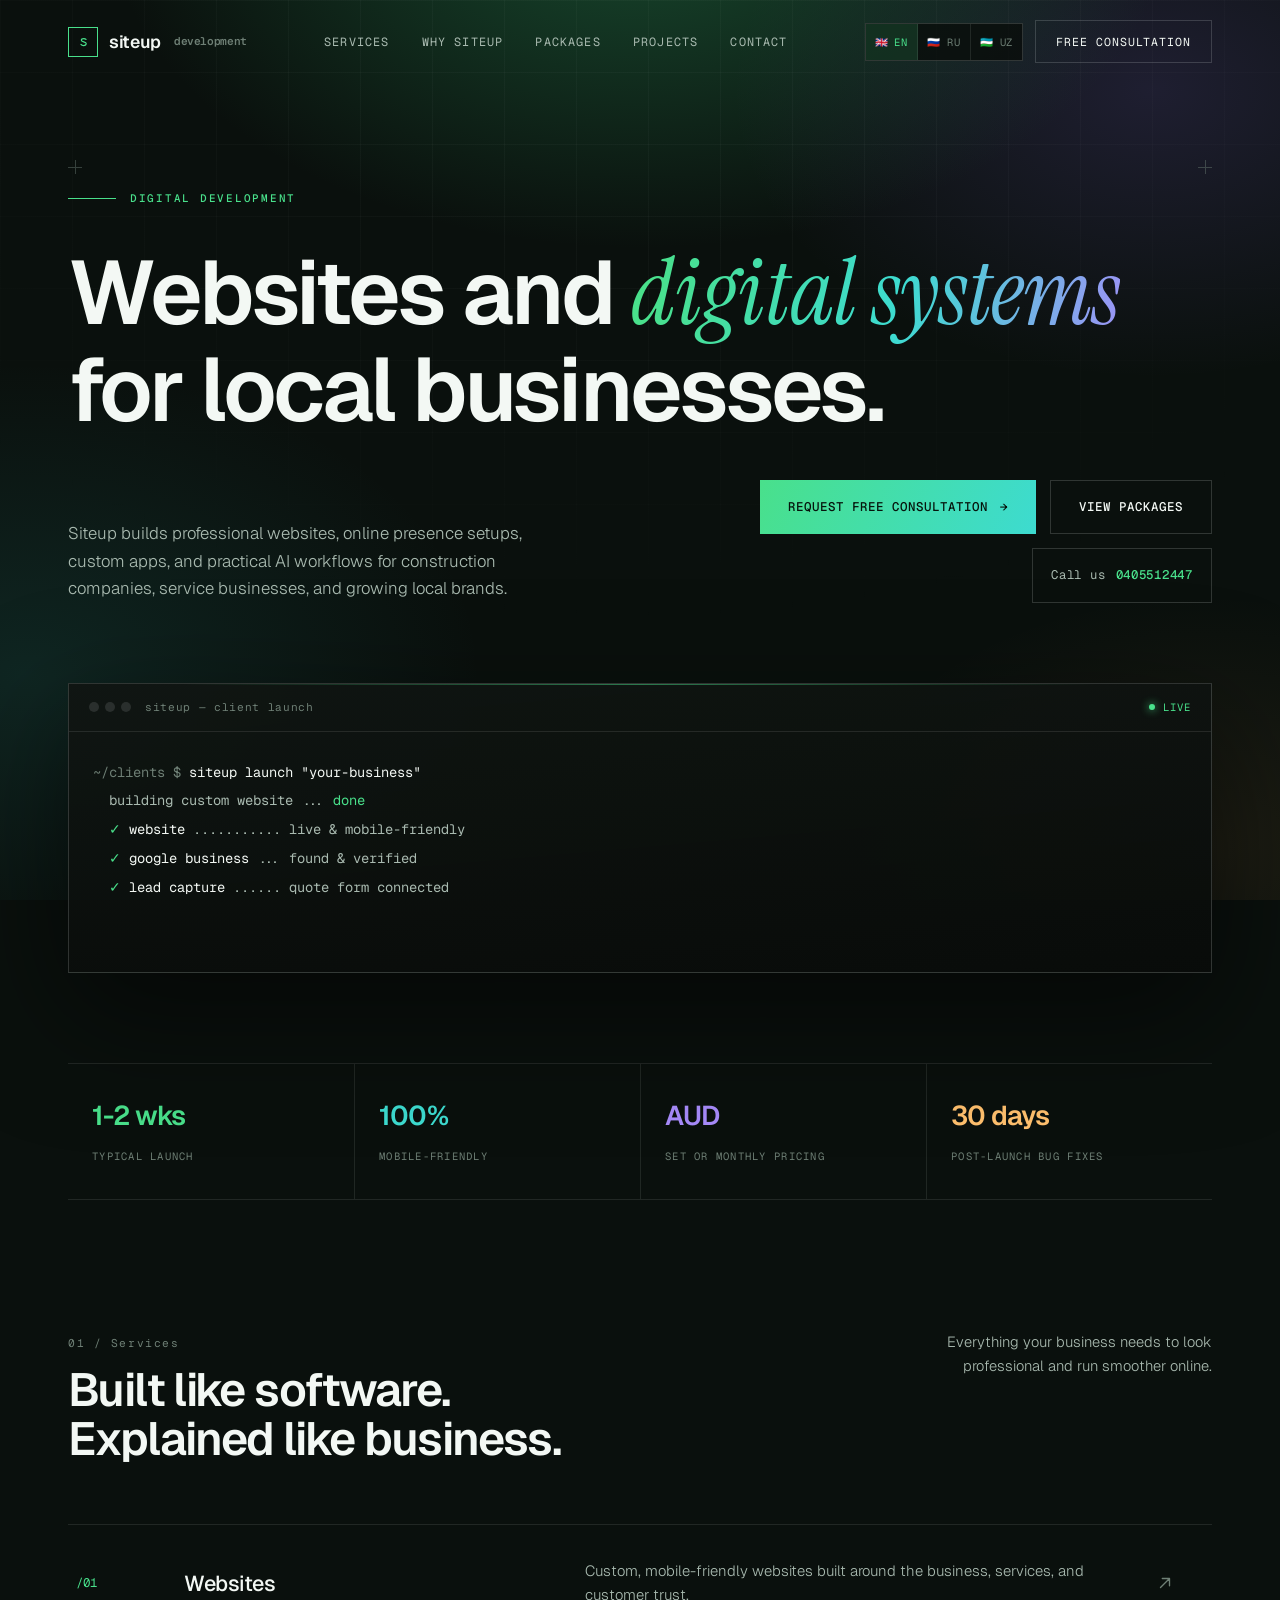
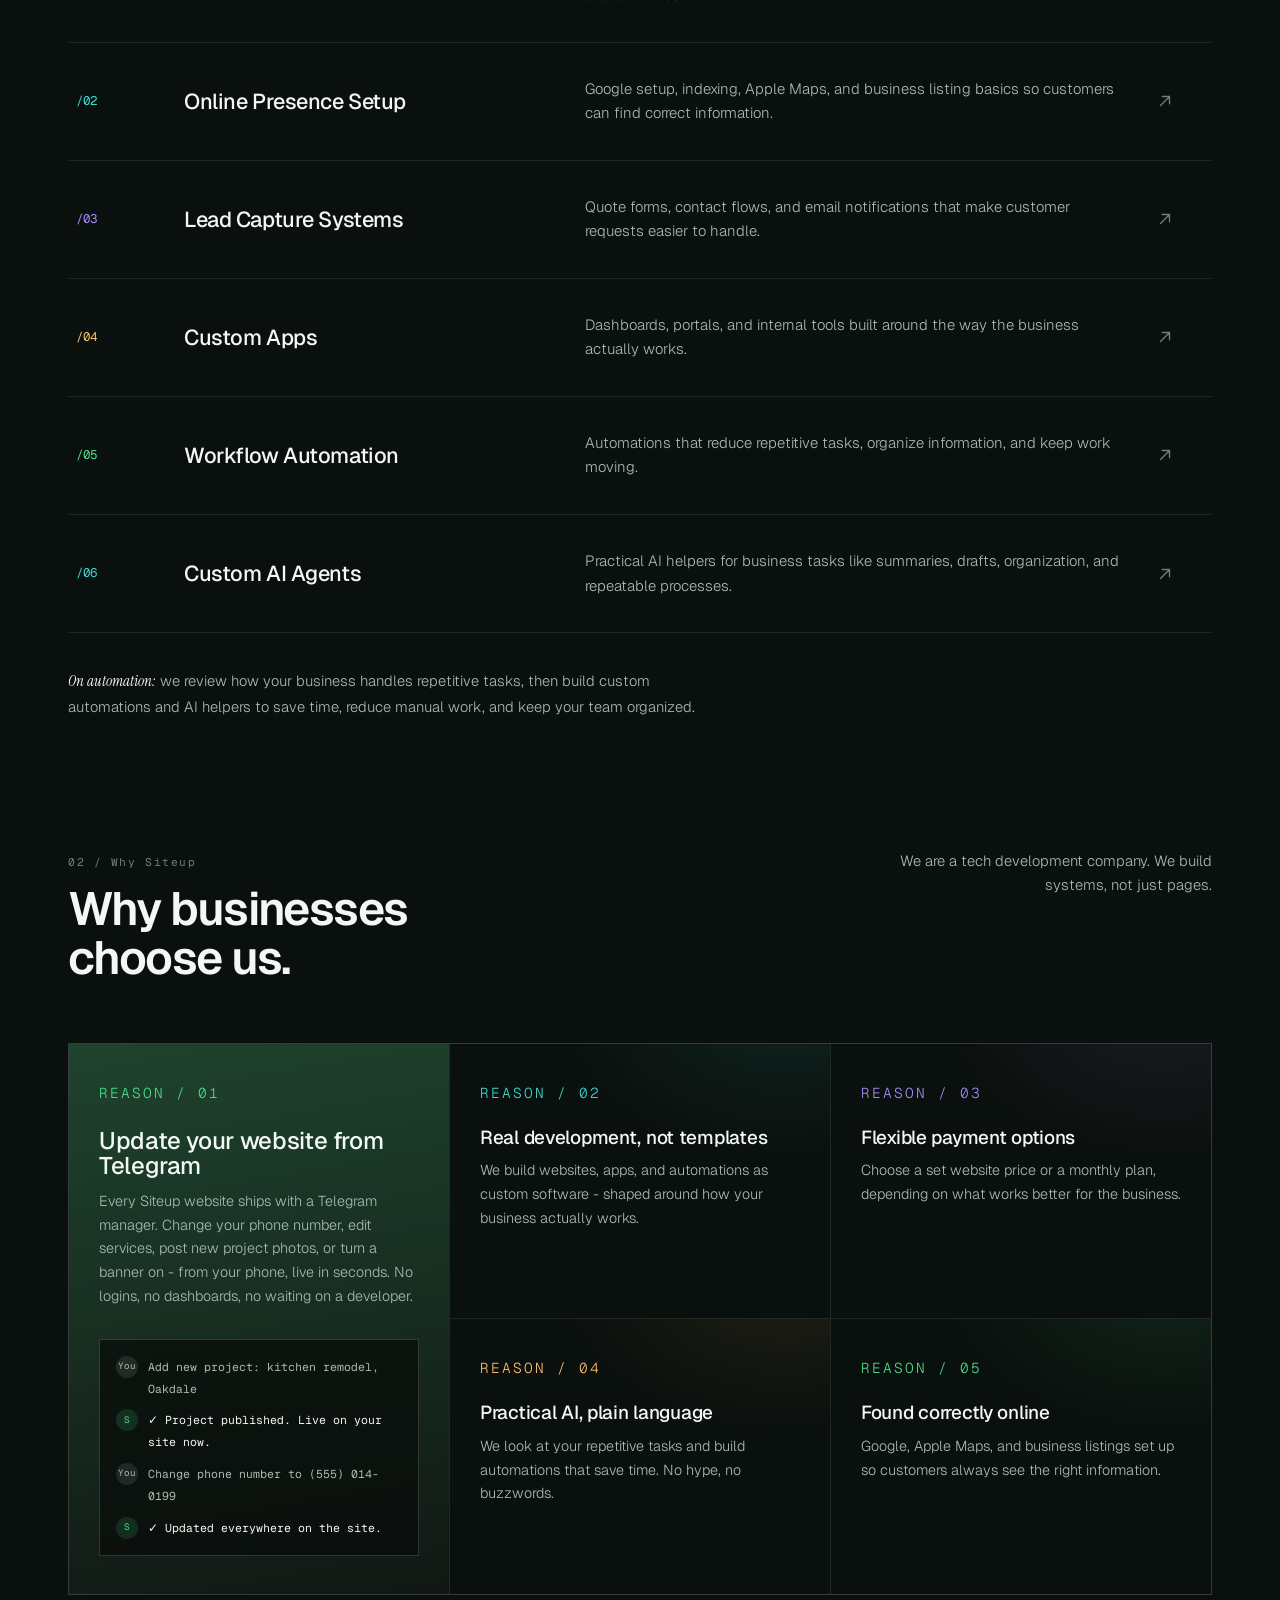
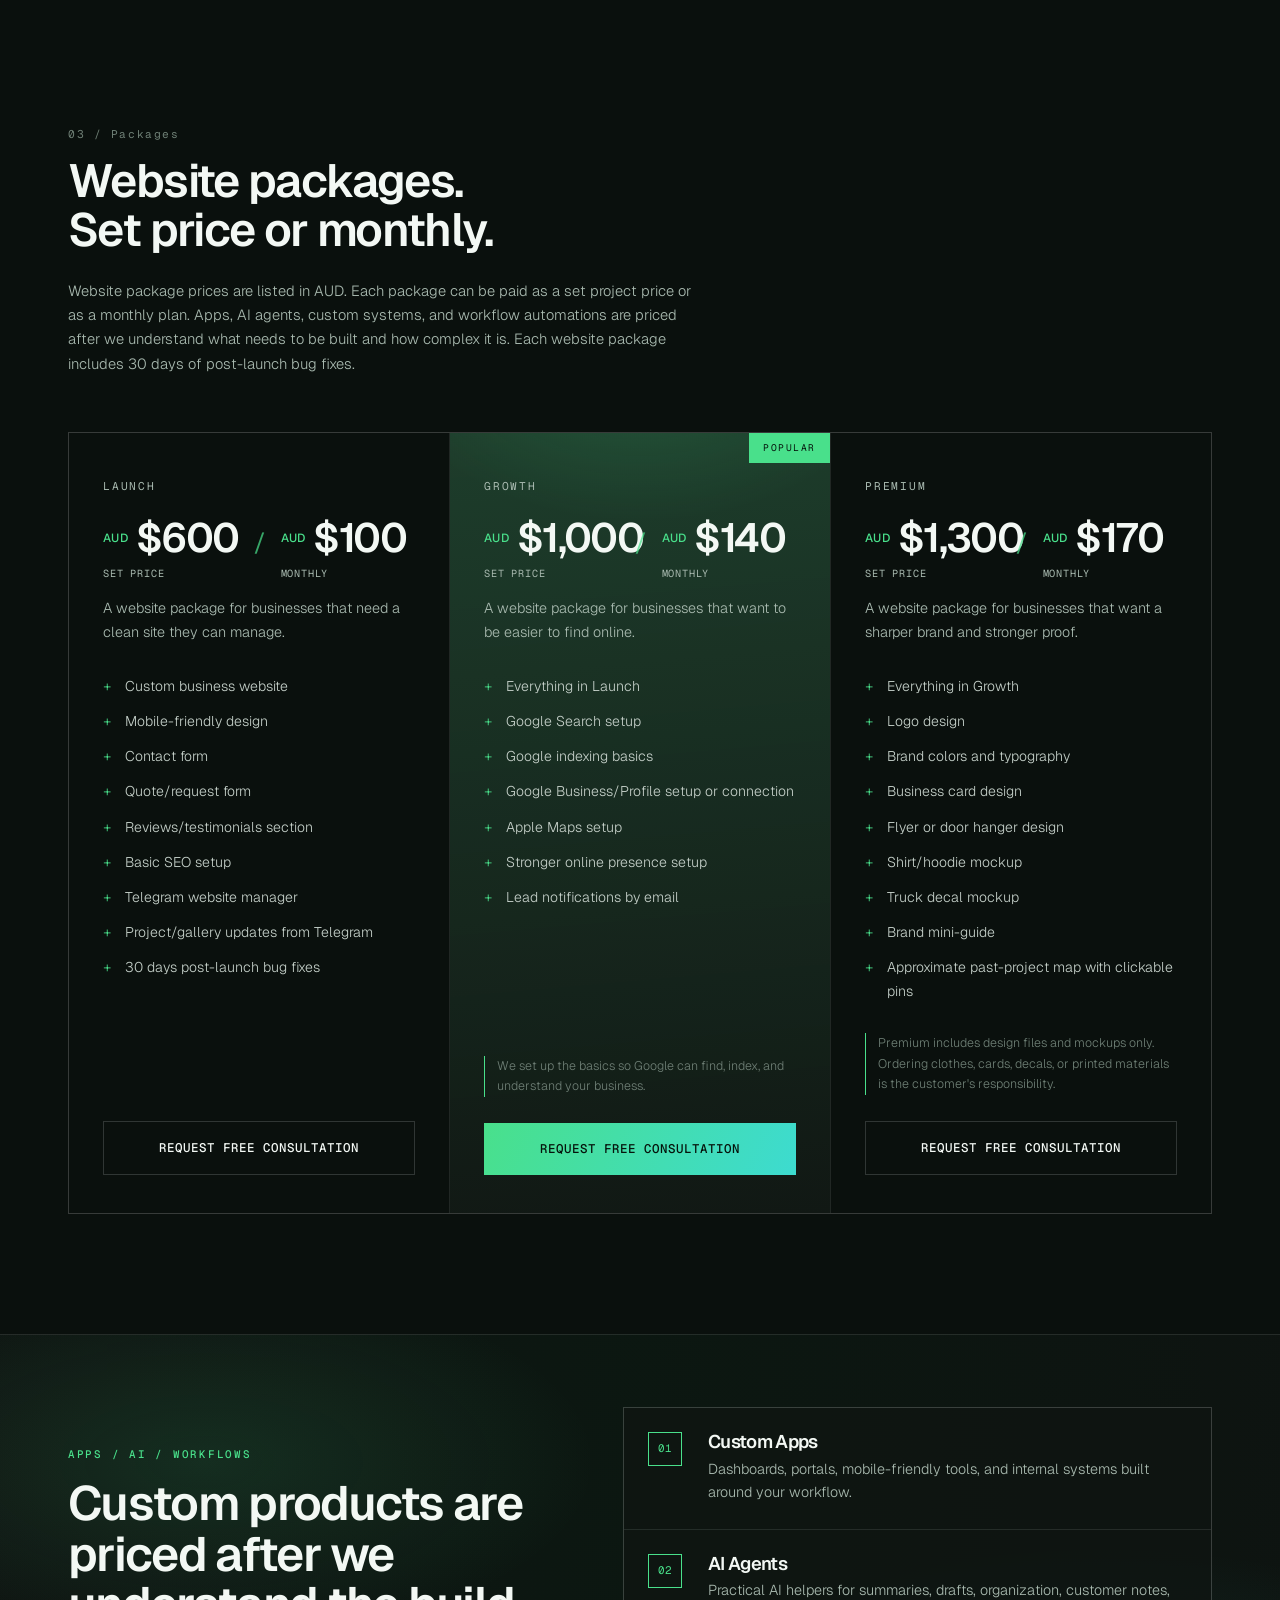
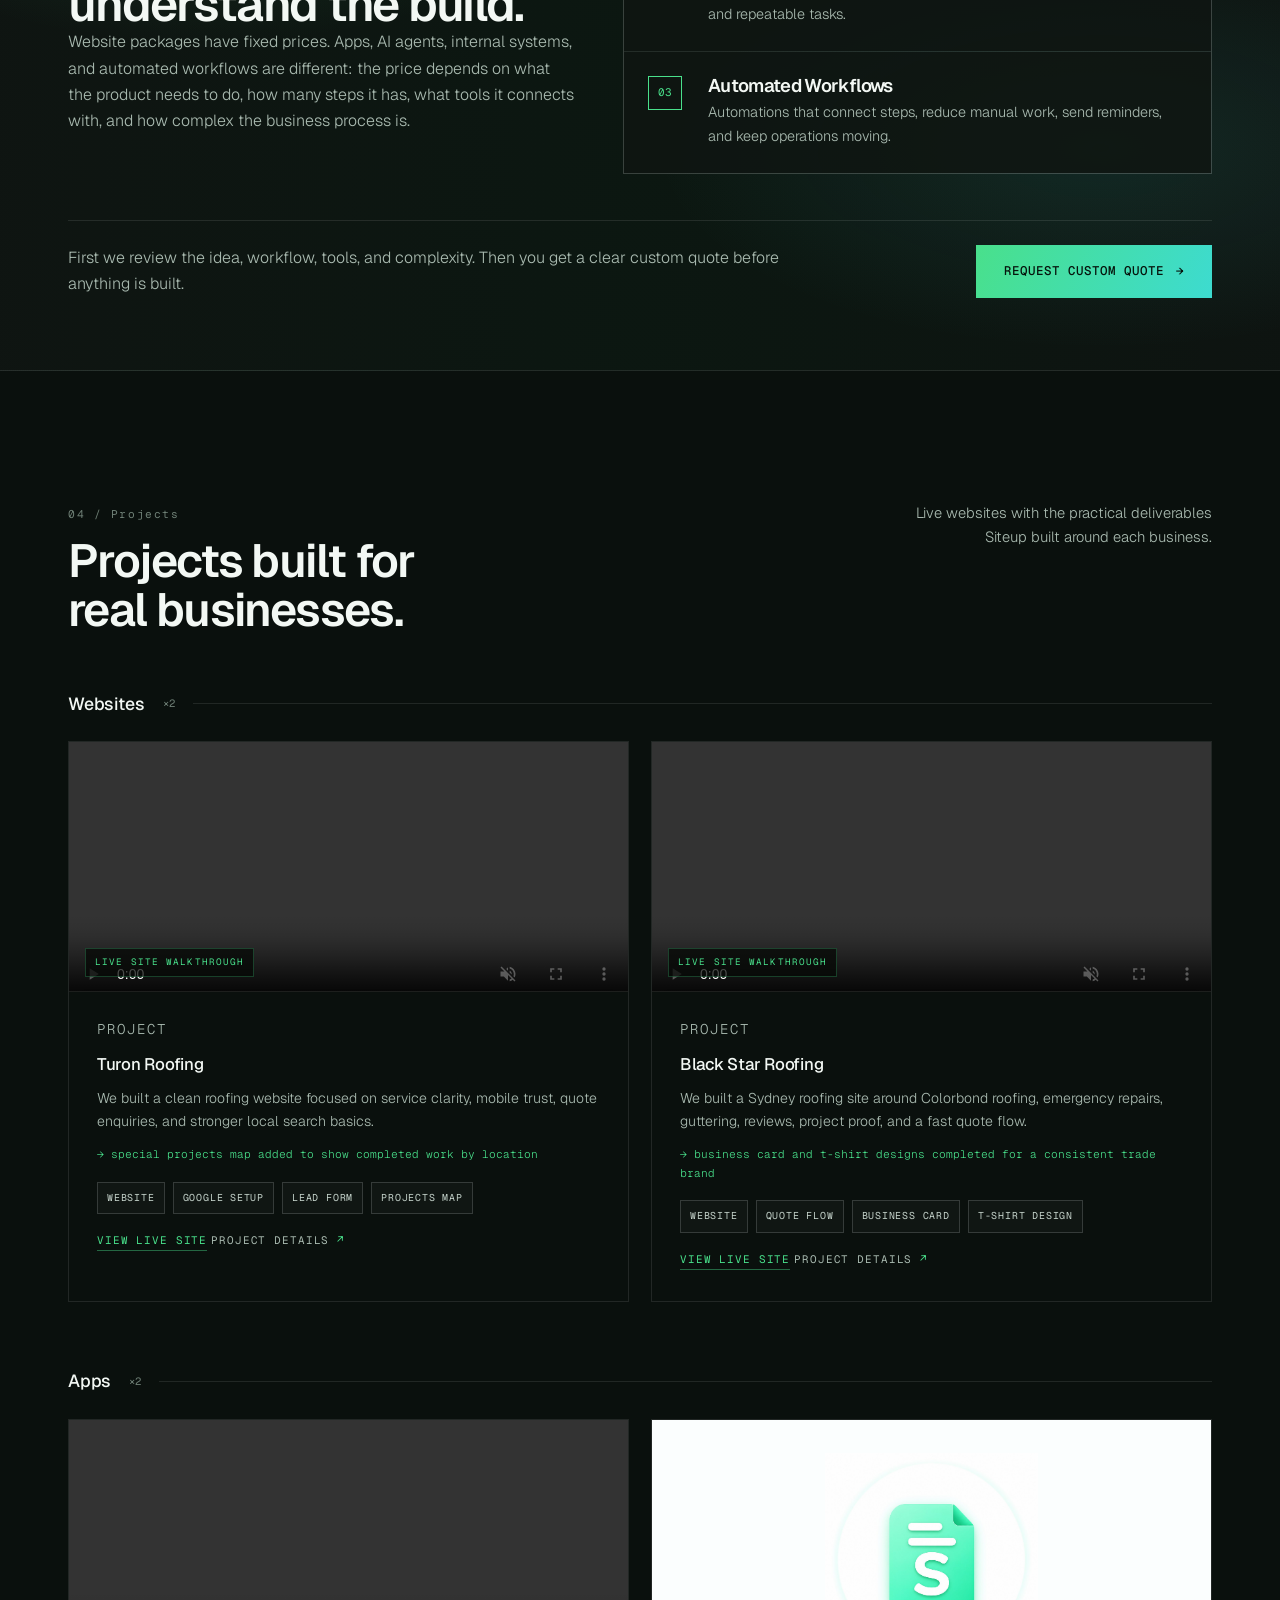
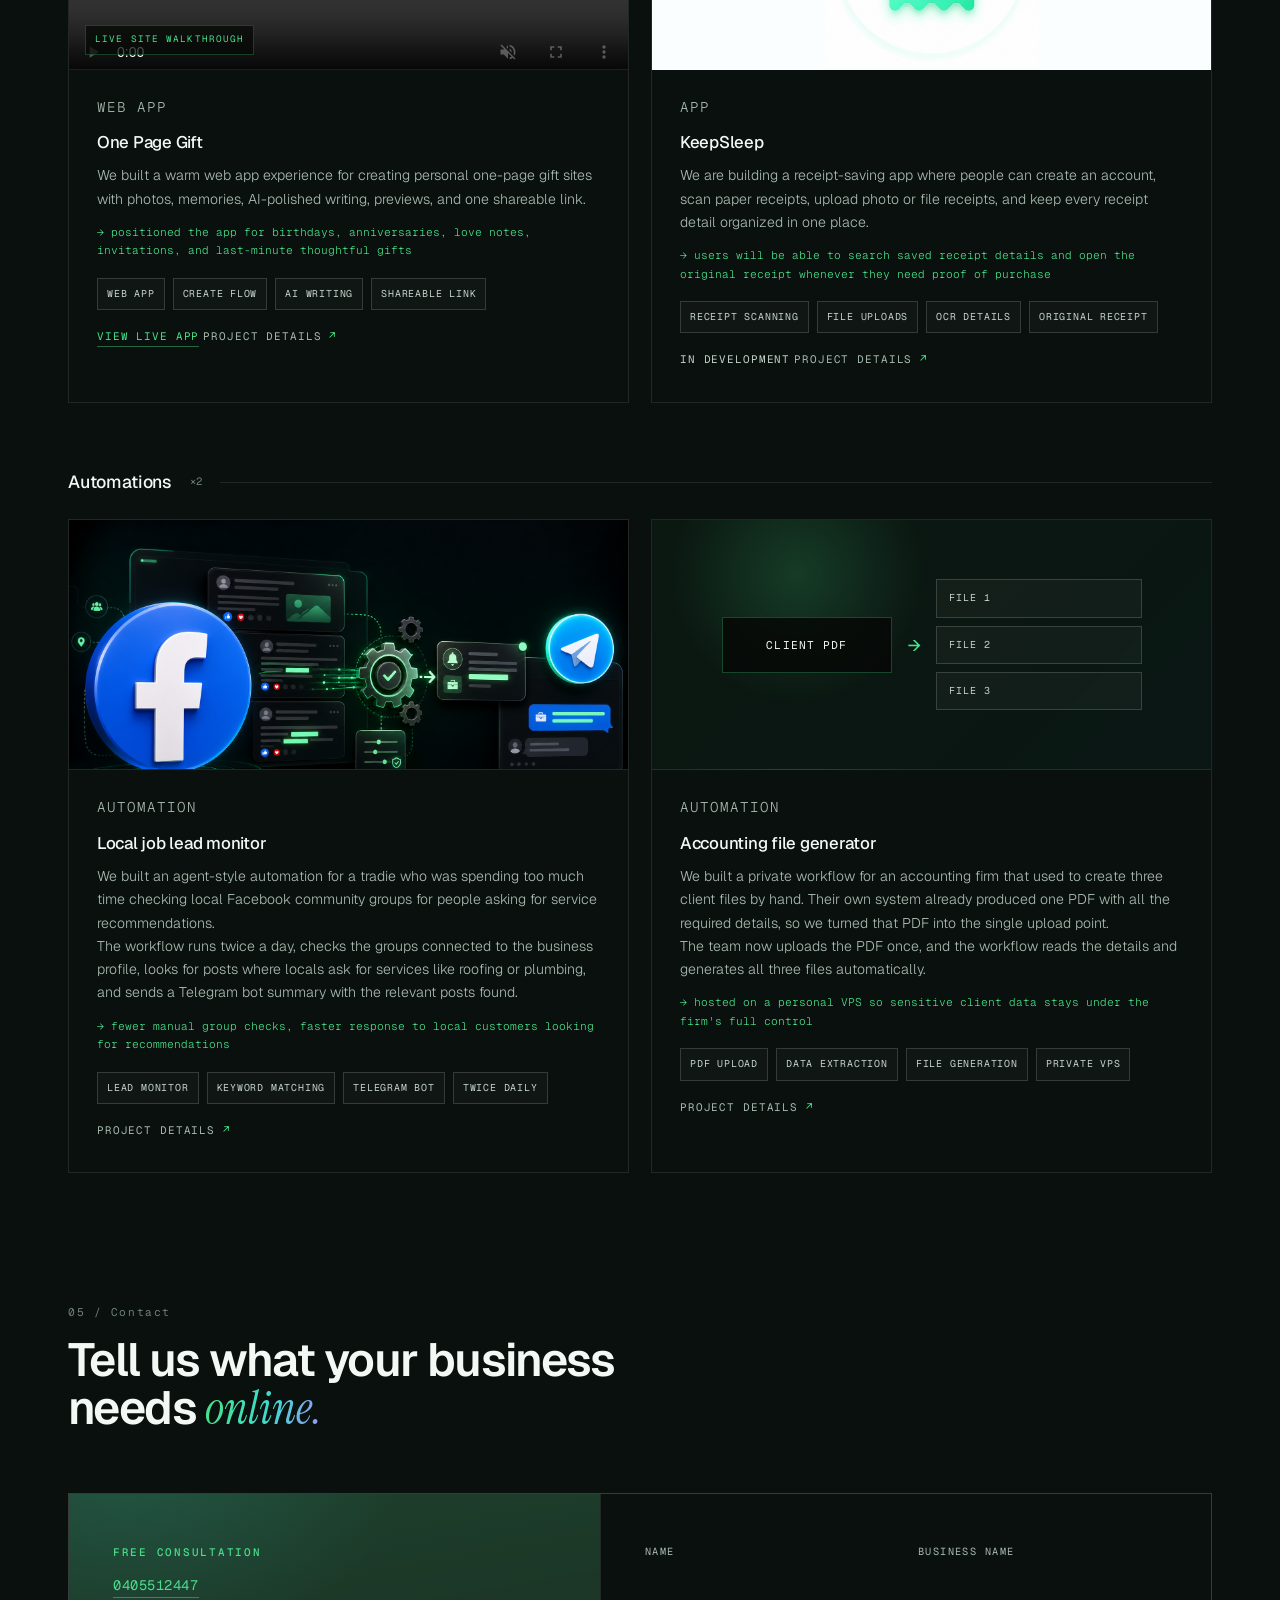
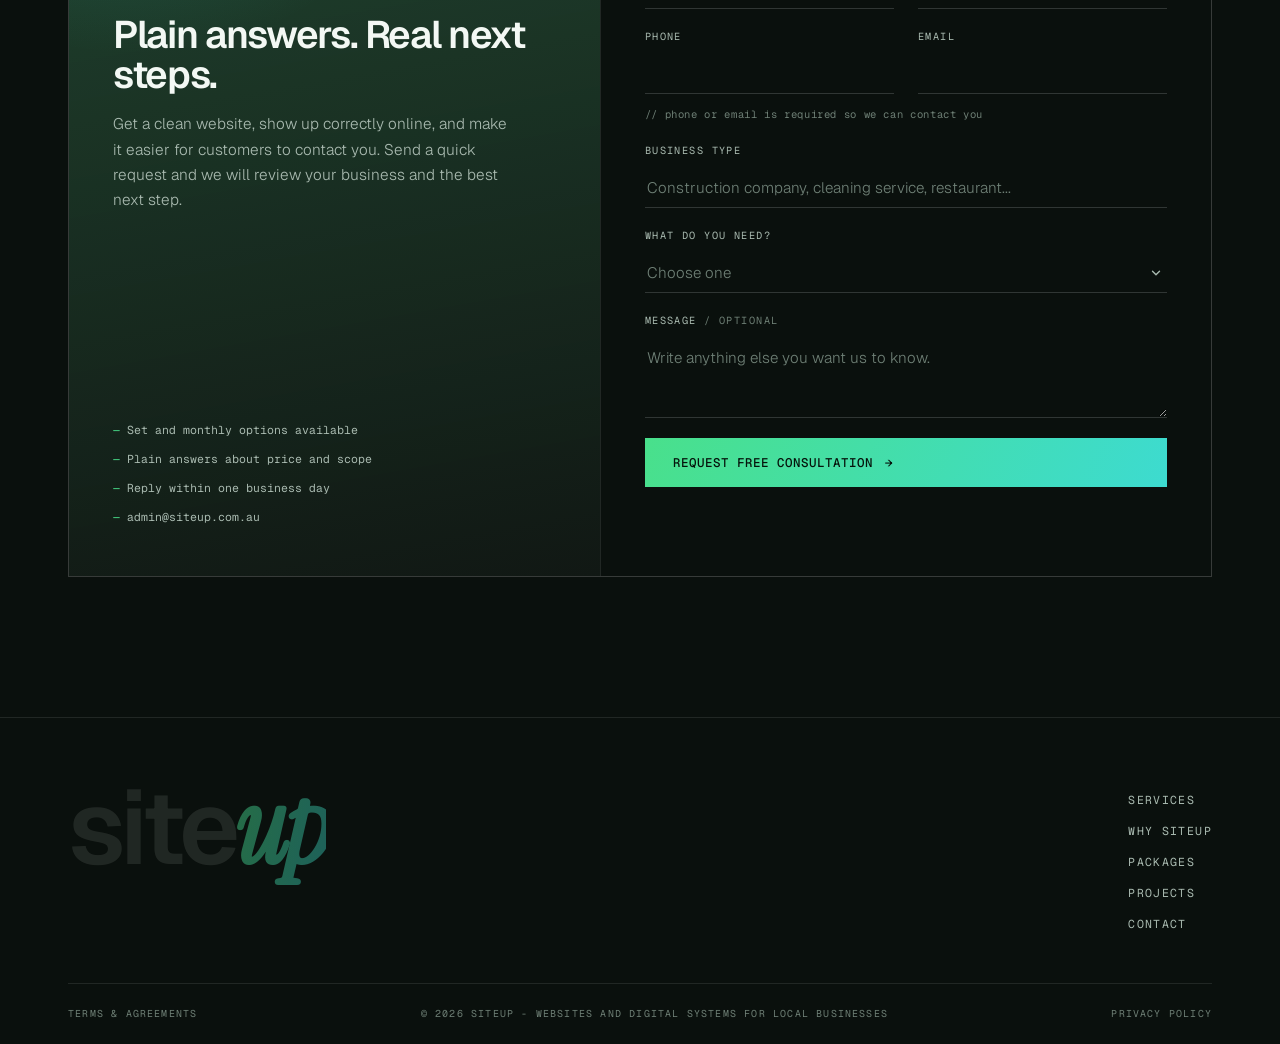
==== commit e63cdb66: "Improve pricing divider visibility" ====
--- a/index.html
+++ b/index.html
@@ -1004,11 +1004,11 @@
 
 .pkg-price-divider {
   font-family: var(--mono);
-  font-size: 0.68rem;
-  letter-spacing: 0.12em;
-  text-transform: uppercase;
-  color: var(--faint);
-  padding-top: 18px;
+  font-size: 1.55rem;
+  line-height: 1;
+  color: var(--green);
+  opacity: 0.72;
+  padding-top: 12px;
 }
 
 .pkg-price {
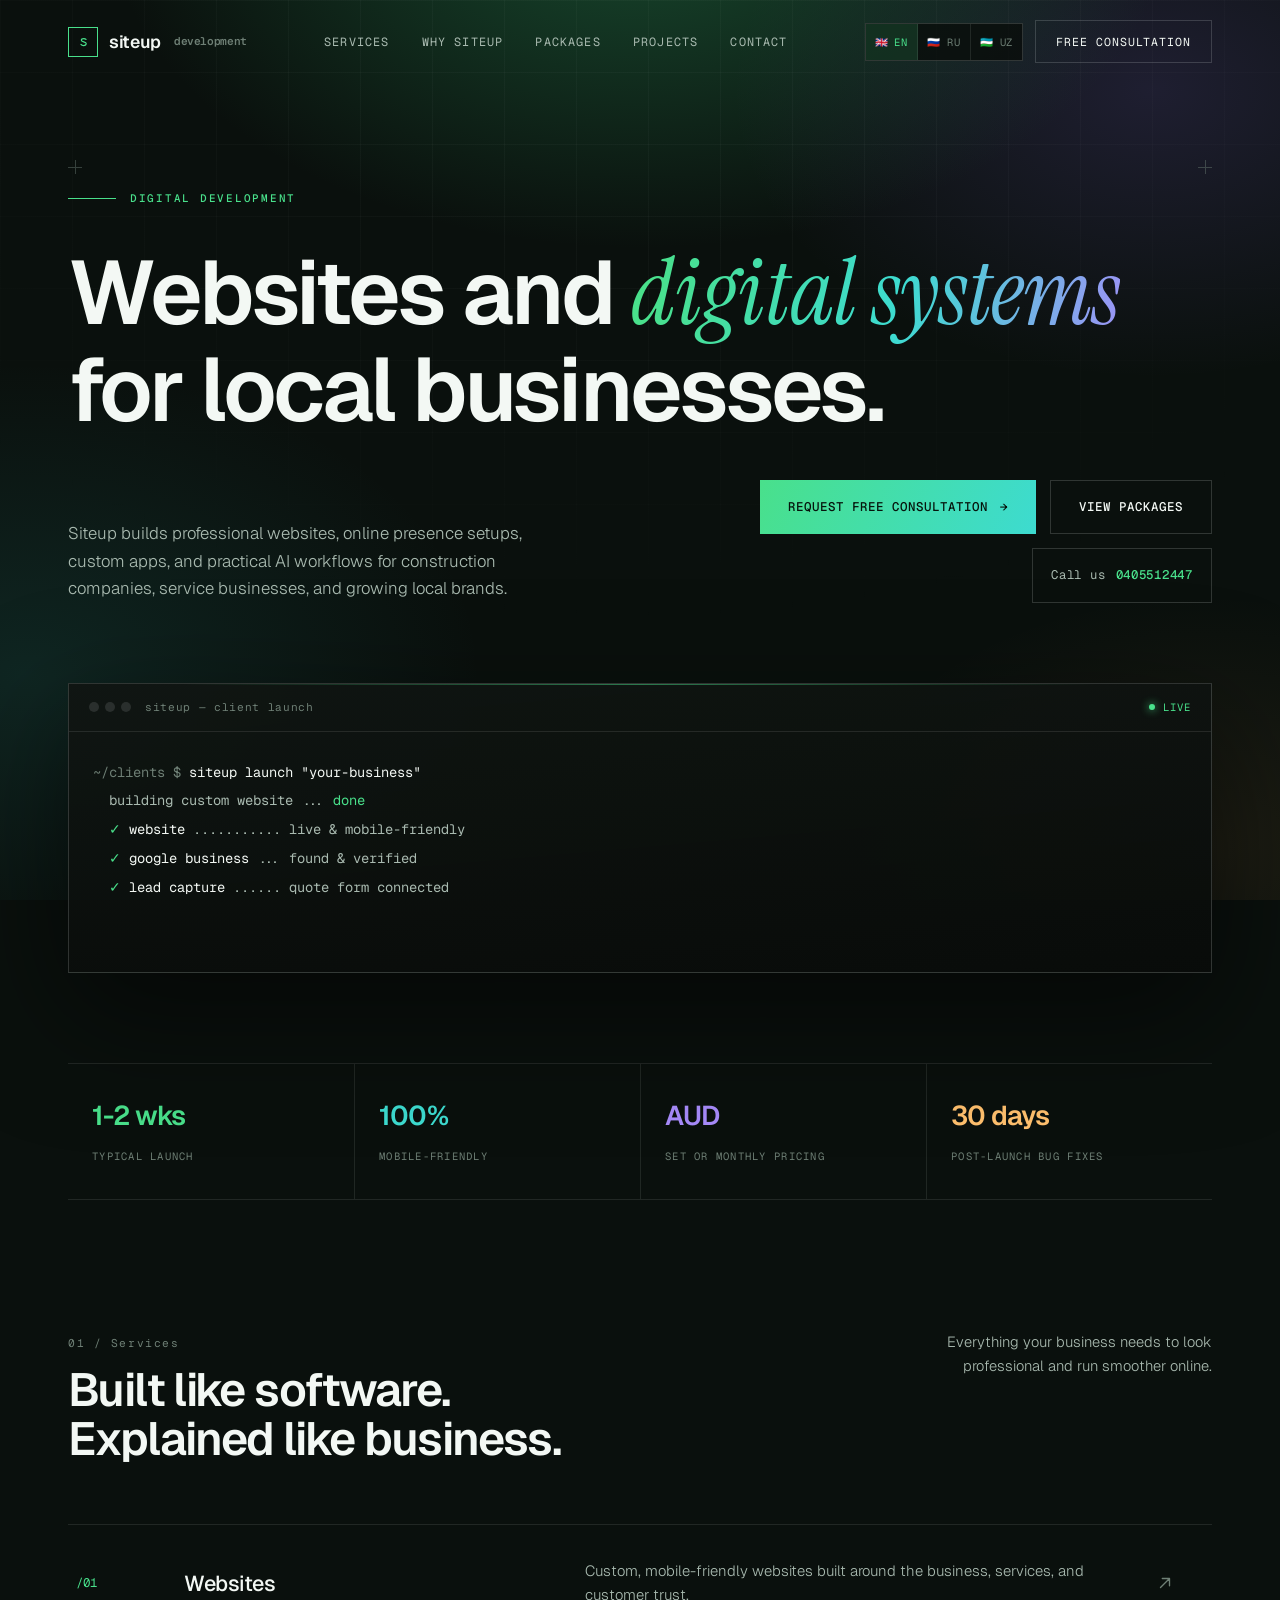
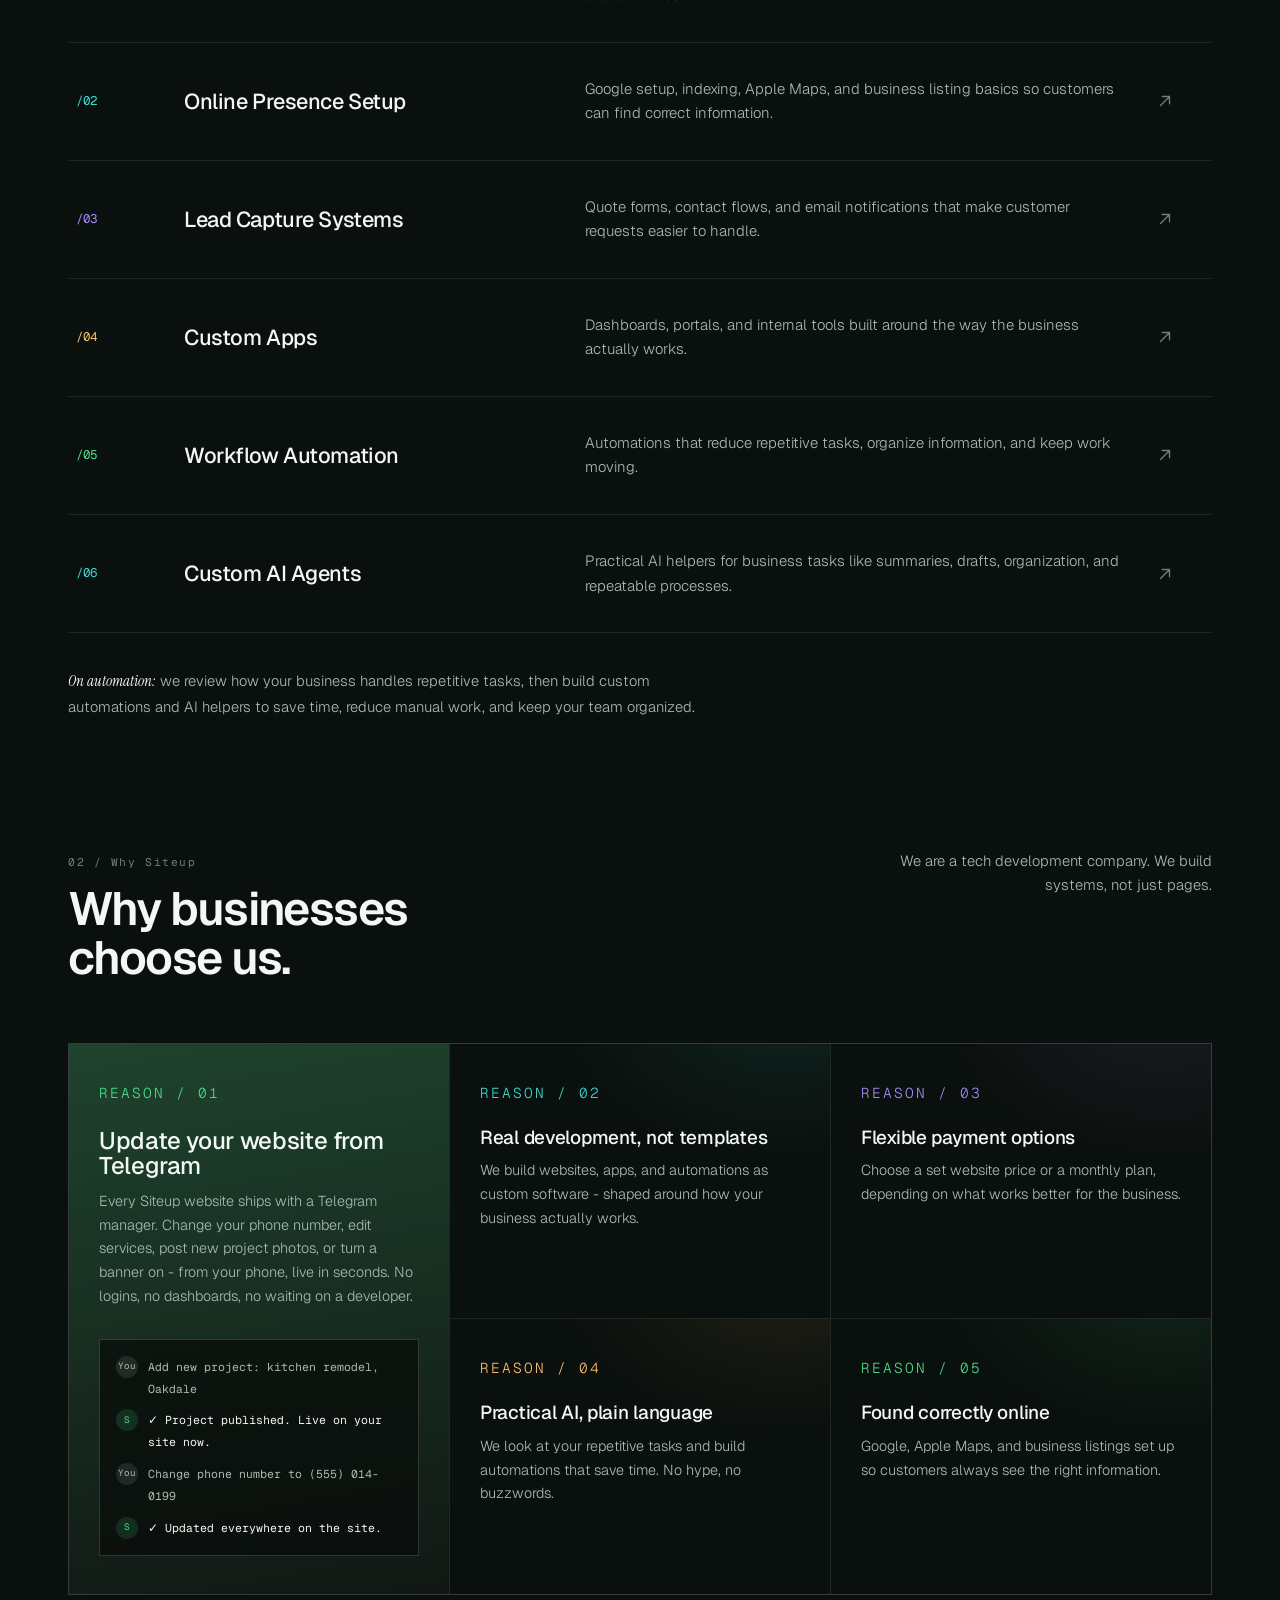
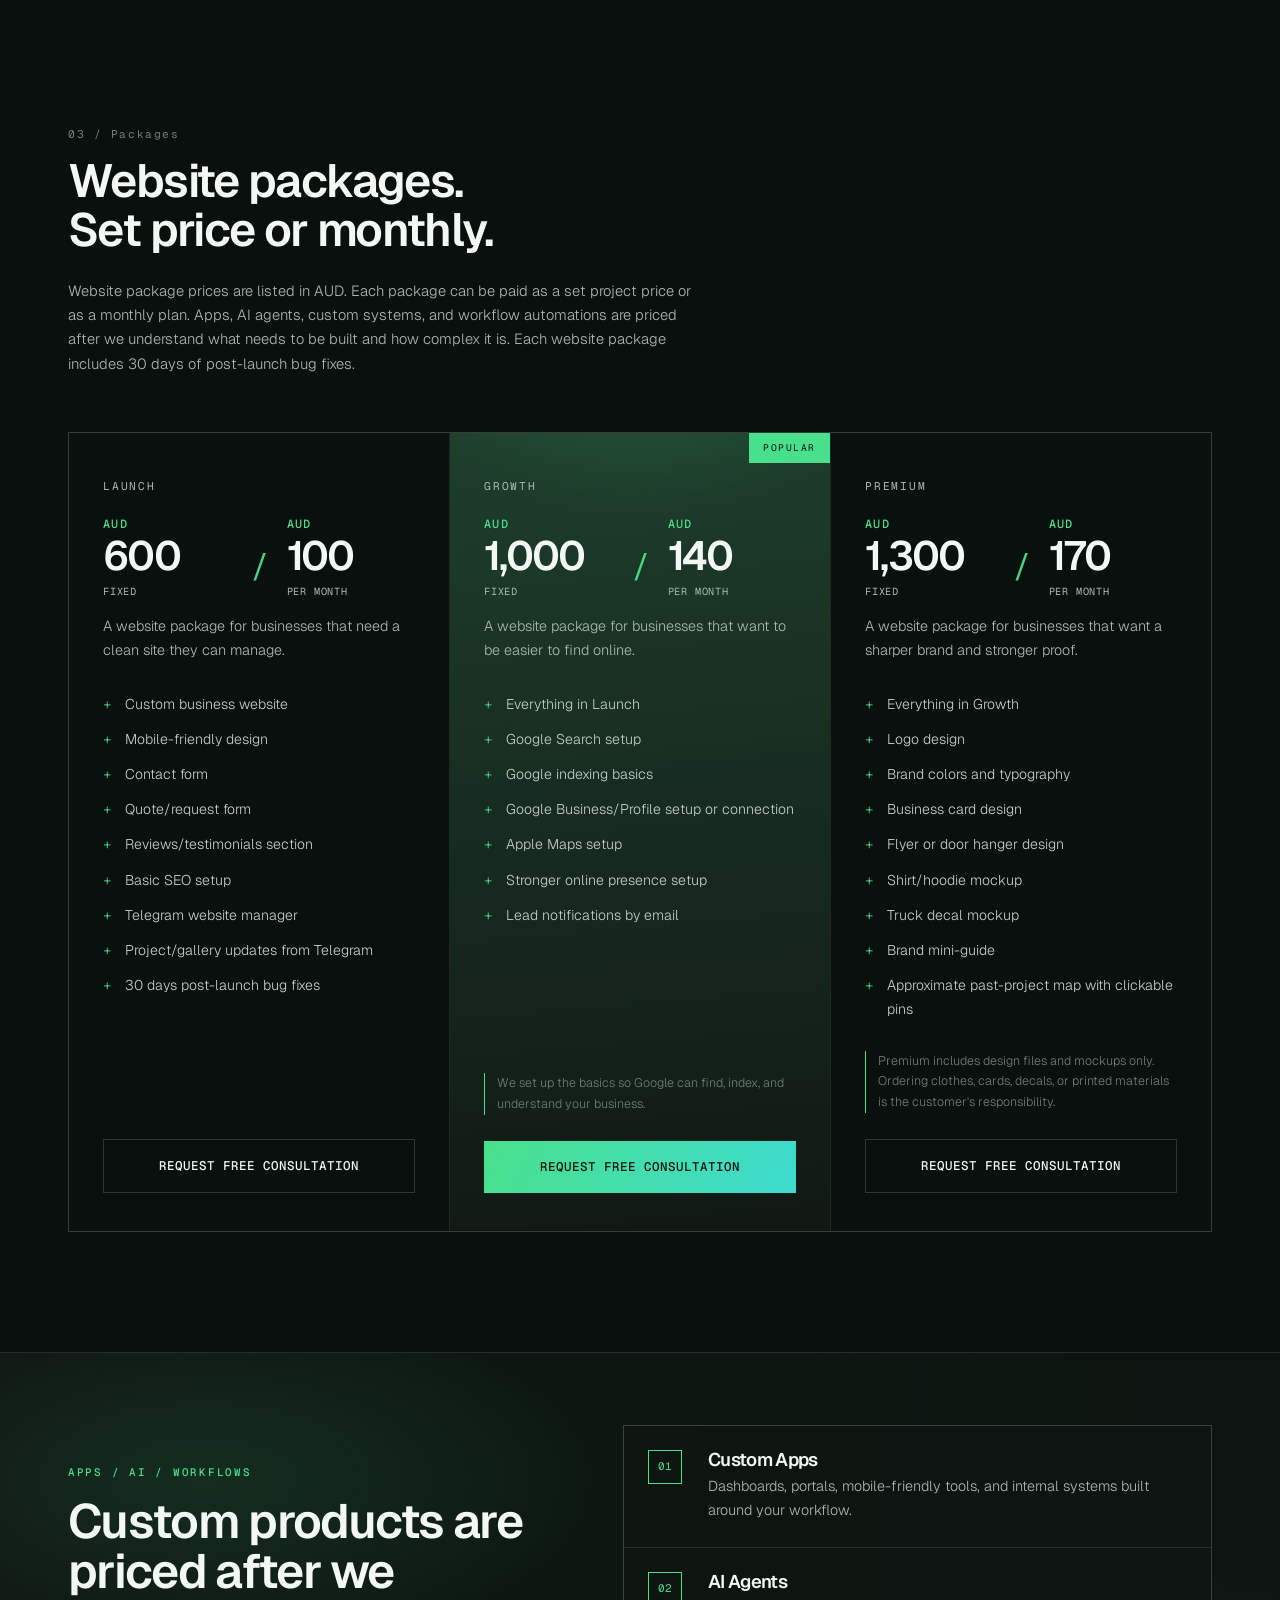
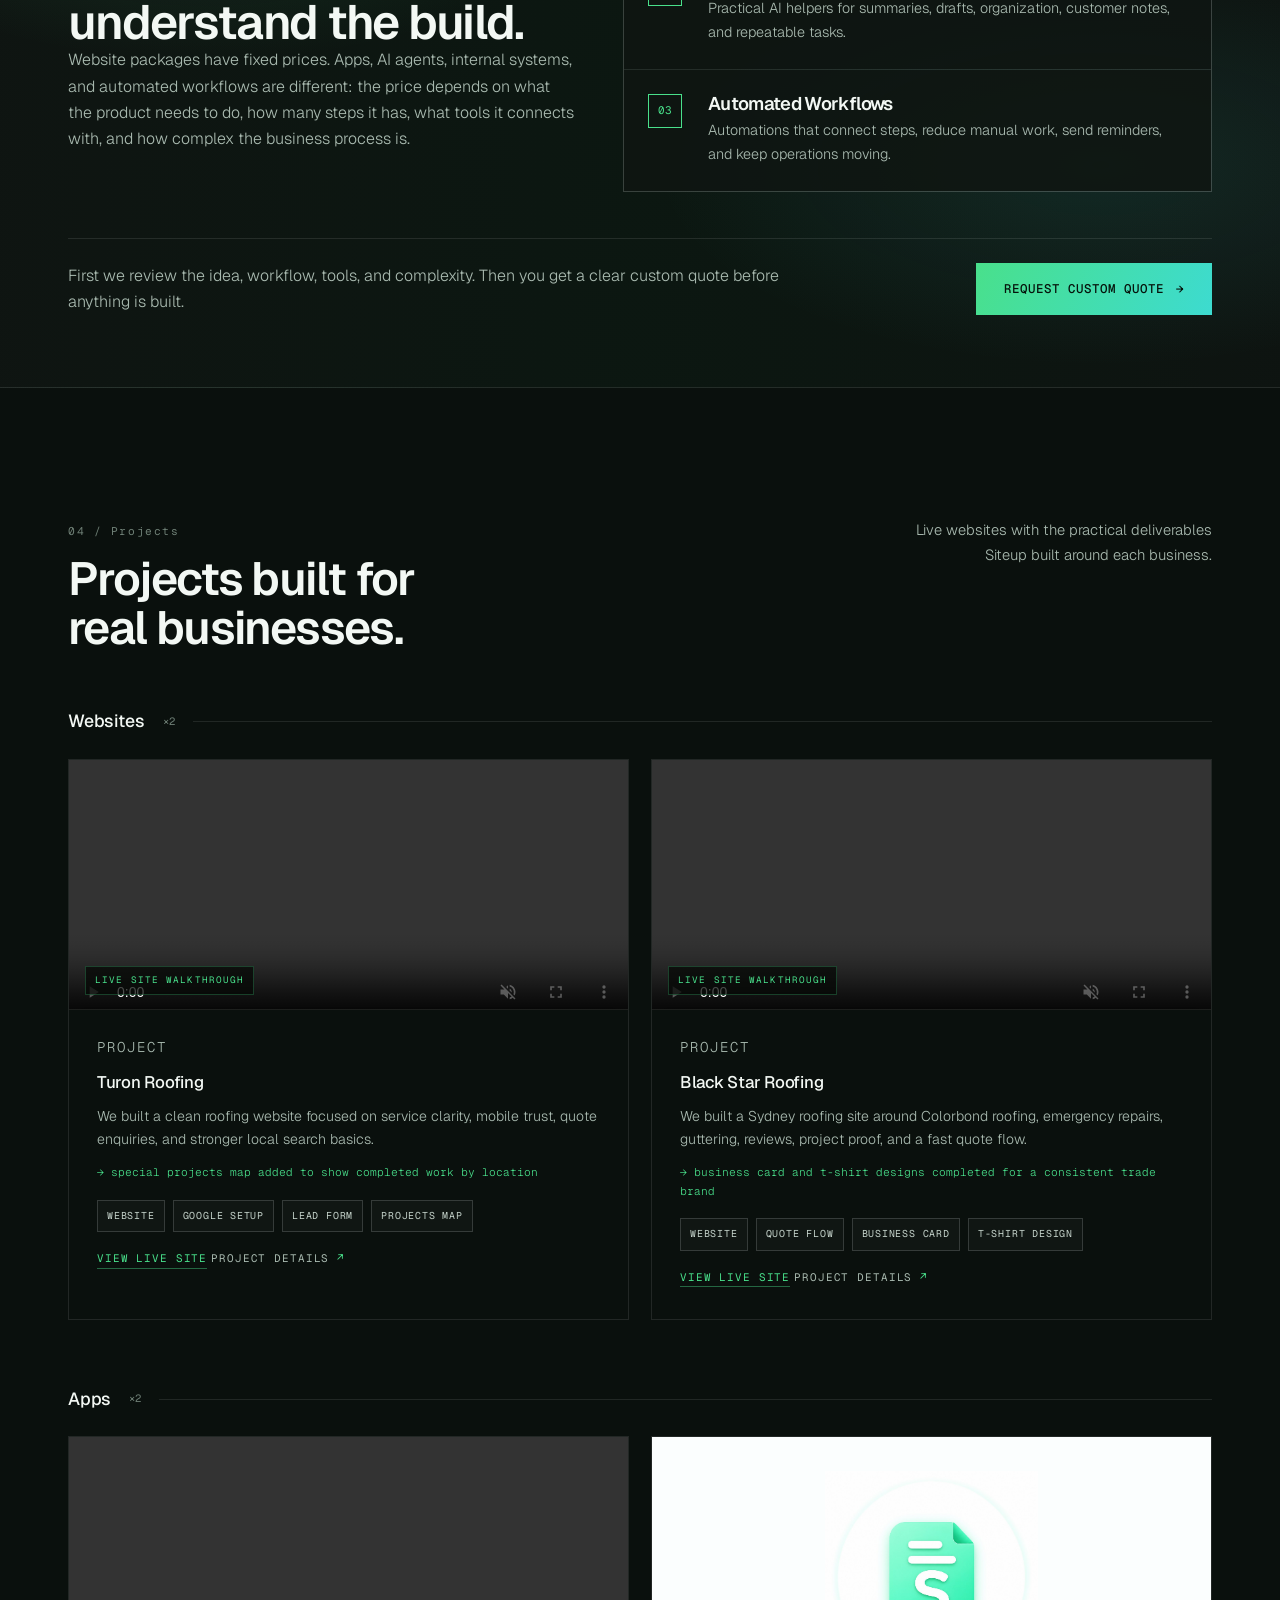
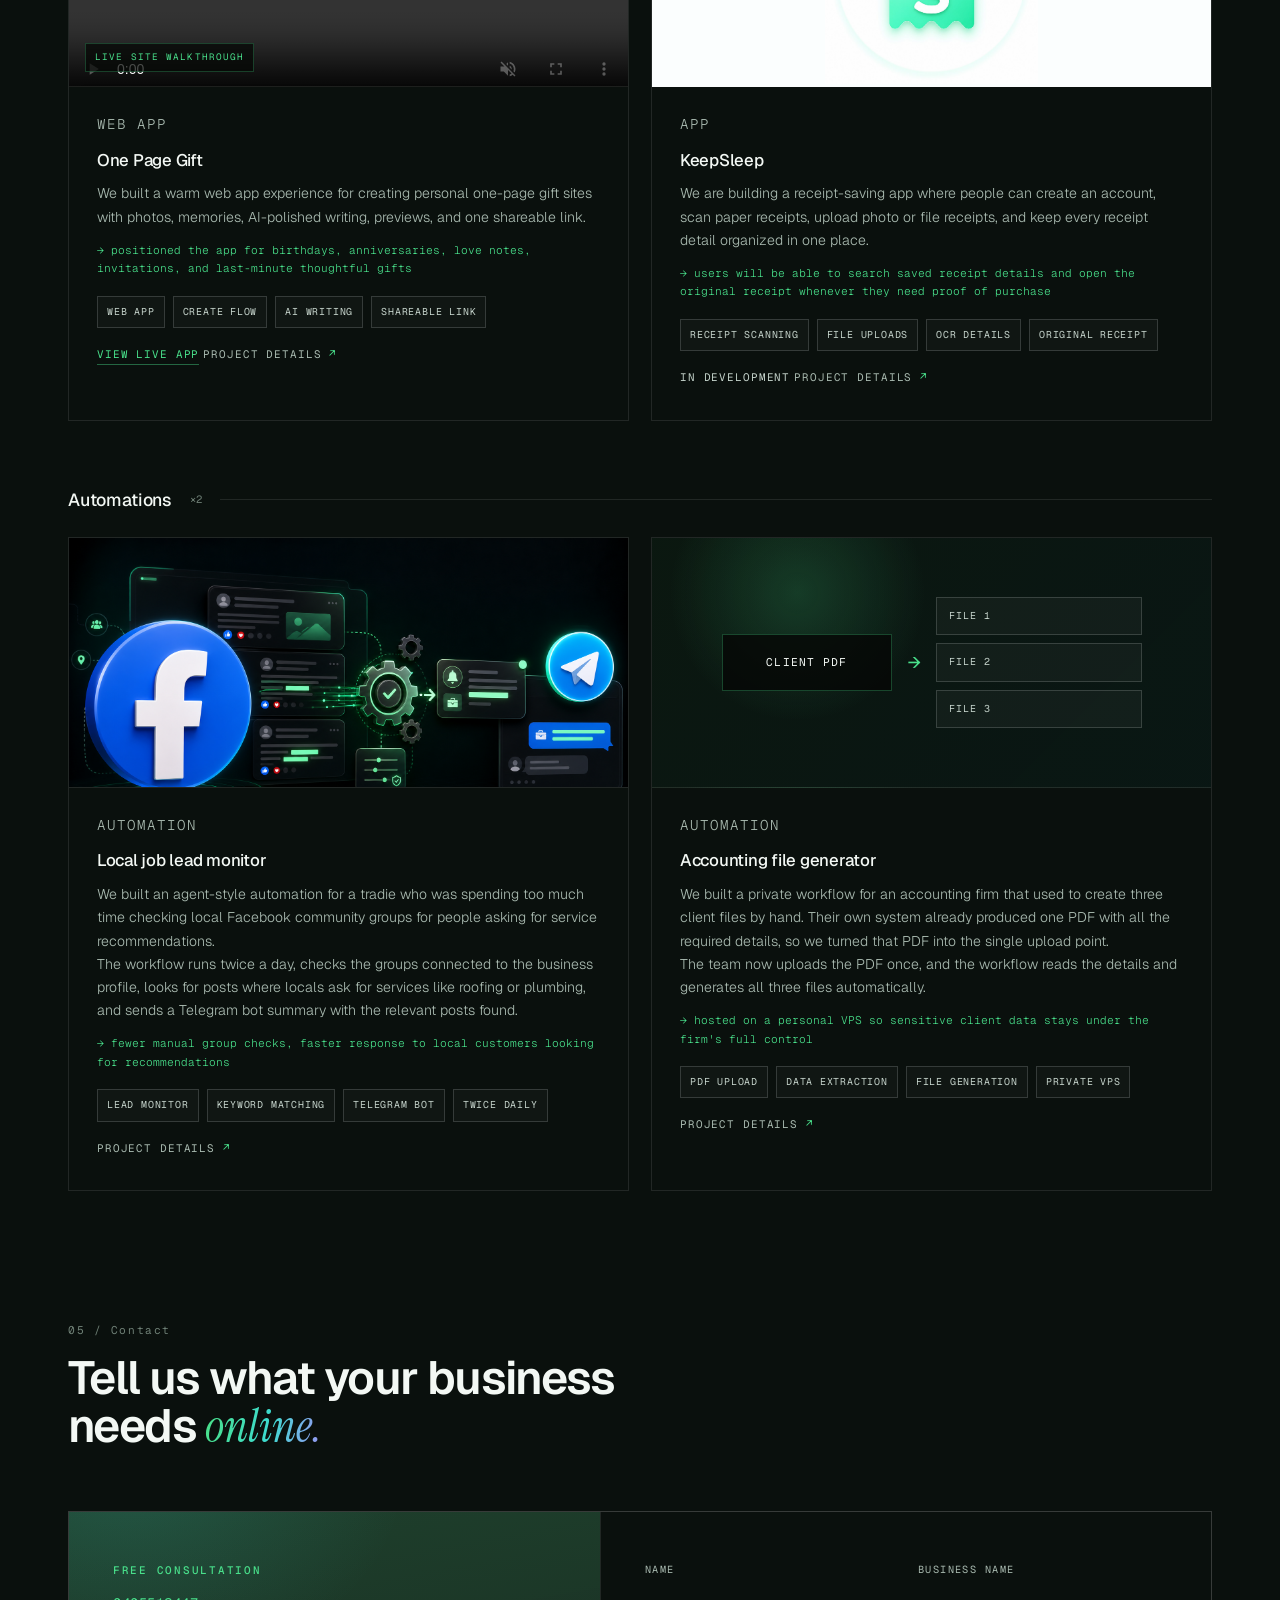
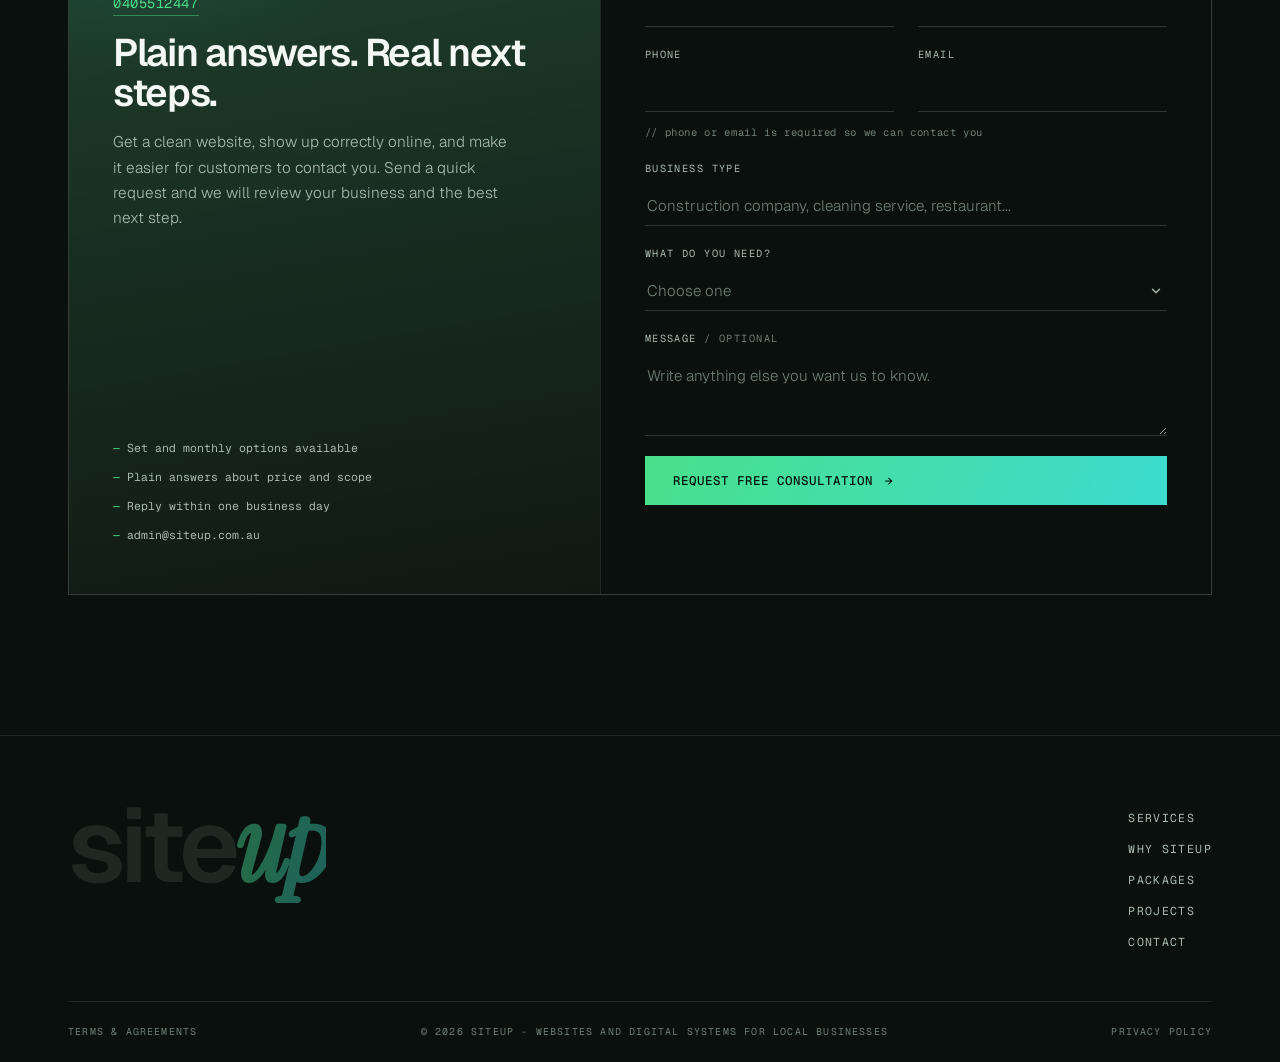
==== commit 314a6126: "Refine pricing layout" ====
--- a/index.html
+++ b/index.html
@@ -993,22 +993,24 @@
 .pkg-price-row {
   display: grid;
   grid-template-columns: 1fr auto 1fr;
-  align-items: start;
-  gap: 14px;
+  align-items: center;
+  gap: 18px;
   margin-top: 4px;
 }
 
 .pkg-price-option {
   min-width: 0;
+  display: grid;
+  gap: 7px;
 }
 
 .pkg-price-divider {
   font-family: var(--mono);
-  font-size: 1.55rem;
+  font-size: 2rem;
   line-height: 1;
   color: var(--green);
-  opacity: 0.72;
-  padding-top: 12px;
+  opacity: 0.95;
+  padding-top: 14px;
 }
 
 .pkg-price {
@@ -1020,16 +1022,17 @@
 }
 
 .pkg-price .cur {
+  display: block;
+  font-family: var(--mono);
   font-size: 0.74rem;
   color: var(--green);
-  vertical-align: 0.82em;
   font-weight: 500;
-  margin-right: 4px;
-  letter-spacing: 0.04em;
+  line-height: 1;
+  margin-bottom: 7px;
+  letter-spacing: 0.12em;
 }
 
 .pkg-price-label {
-  margin-top: 8px;
   font-family: var(--mono);
   font-size: 0.64rem;
   letter-spacing: 0.08em;
@@ -2099,13 +2102,13 @@
         <p class="pkg-name">Launch</p>
         <div class="pkg-price-row">
           <div class="pkg-price-option">
-            <p class="pkg-price"><span class="cur">AUD&nbsp;</span>$600</p>
-            <p class="pkg-price-label">Set price</p>
+            <p class="pkg-price"><span class="cur">AUD</span>600</p>
+            <p class="pkg-price-label">Fixed</p>
           </div>
           <span class="pkg-price-divider">/</span>
           <div class="pkg-price-option">
-            <p class="pkg-price"><span class="cur">AUD&nbsp;</span>$100</p>
-            <p class="pkg-price-label">Monthly</p>
+            <p class="pkg-price"><span class="cur">AUD</span>100</p>
+            <p class="pkg-price-label">Per Month</p>
           </div>
         </div>
         <p class="pkg-for">A website package for businesses that need a clean site they can manage.</p>
@@ -2128,13 +2131,13 @@
         <p class="pkg-name">Growth</p>
         <div class="pkg-price-row">
           <div class="pkg-price-option">
-            <p class="pkg-price"><span class="cur">AUD&nbsp;</span>$1,000</p>
-            <p class="pkg-price-label">Set price</p>
+            <p class="pkg-price"><span class="cur">AUD</span>1,000</p>
+            <p class="pkg-price-label">Fixed</p>
           </div>
           <span class="pkg-price-divider">/</span>
           <div class="pkg-price-option">
-            <p class="pkg-price"><span class="cur">AUD&nbsp;</span>$140</p>
-            <p class="pkg-price-label">Monthly</p>
+            <p class="pkg-price"><span class="cur">AUD</span>140</p>
+            <p class="pkg-price-label">Per Month</p>
           </div>
         </div>
         <p class="pkg-for">A website package for businesses that want to be easier to find online.</p>
@@ -2155,13 +2158,13 @@
         <p class="pkg-name">Premium</p>
         <div class="pkg-price-row">
           <div class="pkg-price-option">
-            <p class="pkg-price"><span class="cur">AUD&nbsp;</span>$1,300</p>
-            <p class="pkg-price-label">Set price</p>
+            <p class="pkg-price"><span class="cur">AUD</span>1,300</p>
+            <p class="pkg-price-label">Fixed</p>
           </div>
           <span class="pkg-price-divider">/</span>
           <div class="pkg-price-option">
-            <p class="pkg-price"><span class="cur">AUD&nbsp;</span>$170</p>
-            <p class="pkg-price-label">Monthly</p>
+            <p class="pkg-price"><span class="cur">AUD</span>170</p>
+            <p class="pkg-price-label">Per Month</p>
           </div>
         </div>
         <p class="pkg-for">A website package for businesses that want a sharper brand and stronger proof.</p>
@@ -2649,9 +2652,9 @@
     packageNote: "Website package prices are listed in AUD. Each package can be paid as a set project price or as a monthly plan. Apps, AI agents, custom systems, and workflow automations are priced after we understand what needs to be built and how complex it is. Each website package includes 30 days of post-launch bug fixes.",
     popular: "Popular",
     packages: [
-      ["Launch", "A website package for businesses that need a clean site they can manage.", ["$600", "$100", "Set price", "Monthly"], ["Custom business website", "Mobile-friendly design", "Contact form", "Quote/request form", "Reviews/testimonials section", "Basic SEO setup", "Telegram website manager", "Project/gallery updates from Telegram", "30 days post-launch bug fixes"], ""],
-      ["Growth", "A website package for businesses that want to be easier to find online.", ["$1,000", "$140", "Set price", "Monthly"], ["Everything in Launch", "Google Search setup", "Google indexing basics", "Google Business/Profile setup or connection", "Apple Maps setup", "Stronger online presence setup", "Lead notifications by email"], "We set up the basics so Google can find, index, and understand your business."],
-      ["Premium", "A website package for businesses that want a sharper brand and stronger proof.", ["$1,300", "$170", "Set price", "Monthly"], ["Everything in Growth", "Logo design", "Brand colors and typography", "Business card design", "Flyer or door hanger design", "Shirt/hoodie mockup", "Truck decal mockup", "Brand mini-guide", "Approximate past-project map with clickable pins"], "Premium includes design files and mockups only. Ordering clothes, cards, decals, or printed materials is the customer's responsibility."],
+      ["Launch", "A website package for businesses that need a clean site they can manage.", ["600", "100", "Fixed", "Per Month"], ["Custom business website", "Mobile-friendly design", "Contact form", "Quote/request form", "Reviews/testimonials section", "Basic SEO setup", "Telegram website manager", "Project/gallery updates from Telegram", "30 days post-launch bug fixes"], ""],
+      ["Growth", "A website package for businesses that want to be easier to find online.", ["1,000", "140", "Fixed", "Per Month"], ["Everything in Launch", "Google Search setup", "Google indexing basics", "Google Business/Profile setup or connection", "Apple Maps setup", "Stronger online presence setup", "Lead notifications by email"], "We set up the basics so Google can find, index, and understand your business."],
+      ["Premium", "A website package for businesses that want a sharper brand and stronger proof.", ["1,300", "170", "Fixed", "Per Month"], ["Everything in Growth", "Logo design", "Brand colors and typography", "Business card design", "Flyer or door hanger design", "Shirt/hoodie mockup", "Truck decal mockup", "Brand mini-guide", "Approximate past-project map with clickable pins"], "Premium includes design files and mockups only. Ordering clothes, cards, decals, or printed materials is the customer's responsibility."],
     ],
     custom: {
       label: "Apps / AI / Workflows",
@@ -2739,9 +2742,9 @@
     packageNote: "Цены на website packages указаны в AUD. Каждый пакет можно оплатить как фиксированную цену проекта или как помесячный план. Приложения, AI-агенты, custom systems и автоматизации оцениваются после того, как мы поймем задачу и сложность. Каждый сайт включает 30 дней исправления багов после запуска.",
     popular: "Популярно",
     packages: [
-      ["Launch", "Пакет сайта для бизнеса, которому нужен чистый сайт с управлением.", ["$600", "$100", "Фиксированно", "Помесячно"], ["Индивидуальный сайт бизнеса", "Мобильный дизайн", "Контактная форма", "Форма заявки/quote", "Секция отзывов", "Базовая SEO-настройка", "Telegram-менеджер сайта", "Обновление проектов/галереи из Telegram", "30 дней исправления багов"], ""],
-      ["Growth", "Пакет сайта для бизнеса, который хочет, чтобы его легче находили онлайн.", ["$1,000", "$140", "Фиксированно", "Помесячно"], ["Все из Launch", "Настройка Google Search", "Базовая индексация Google", "Настройка или подключение Google Business/Profile", "Настройка Apple Maps", "Усиленное онлайн-присутствие", "Email-уведомления о заявках"], "Мы настраиваем базу, чтобы Google мог найти, индексировать и понимать ваш бизнес."],
-      ["Premium", "Пакет сайта для бизнеса, которому нужен сильнее бренд и больше доверия.", ["$1,300", "$170", "Фиксированно", "Помесячно"], ["Все из Growth", "Дизайн логотипа", "Цвета бренда и типографика", "Дизайн визитки", "Дизайн flyer или door hanger", "Mockup футболки/hoodie", "Mockup наклейки на truck", "Мини-гайд бренда", "Карта прошлых проектов с clickable pins"], "Premium включает только дизайн-файлы и mockups. Заказ одежды, визиток, наклеек и печатных материалов делает клиент."],
+      ["Launch", "Пакет сайта для бизнеса, которому нужен чистый сайт с управлением.", ["600", "100", "Фиксировано", "В месяц"], ["Индивидуальный сайт бизнеса", "Мобильный дизайн", "Контактная форма", "Форма заявки/quote", "Секция отзывов", "Базовая SEO-настройка", "Telegram-менеджер сайта", "Обновление проектов/галереи из Telegram", "30 дней исправления багов"], ""],
+      ["Growth", "Пакет сайта для бизнеса, который хочет, чтобы его легче находили онлайн.", ["1,000", "140", "Фиксировано", "В месяц"], ["Все из Launch", "Настройка Google Search", "Базовая индексация Google", "Настройка или подключение Google Business/Profile", "Настройка Apple Maps", "Усиленное онлайн-присутствие", "Email-уведомления о заявках"], "Мы настраиваем базу, чтобы Google мог найти, индексировать и понимать ваш бизнес."],
+      ["Premium", "Пакет сайта для бизнеса, которому нужен сильнее бренд и больше доверия.", ["1,300", "170", "Фиксировано", "В месяц"], ["Все из Growth", "Дизайн логотипа", "Цвета бренда и типографика", "Дизайн визитки", "Дизайн flyer или door hanger", "Mockup футболки/hoodie", "Mockup наклейки на truck", "Мини-гайд бренда", "Карта прошлых проектов с clickable pins"], "Premium включает только дизайн-файлы и mockups. Заказ одежды, визиток, наклеек и печатных материалов делает клиент."],
     ],
     custom: {
       label: "Apps / AI / Workflows",
@@ -2829,9 +2832,9 @@
     packageNote: "Website paket narxlari AUDda ko'rsatilgan. Har bir paketni set project price yoki oylik plan sifatida olish mumkin. App, AI agent, custom system va workflow automationlar nima qurilishi va murakkabligiga qarab baholanadi. Har bir website paketda launchdan keyin 30 kun bug fix bor.",
     popular: "Tavsiya",
     packages: [
-      ["Launch", "Boshqarish mumkin bo'lgan toza sayt kerak bizneslar uchun.", ["$600", "$100", "Set narx", "Oylik"], ["Custom business website", "Mobile-friendly design", "Contact form", "Quote/request form", "Reviews/testimonials section", "Basic SEO setup", "Telegram website manager", "Telegramdan project/gallery update", "30 kun post-launch bug fix"], ""],
-      ["Growth", "Online osonroq topilishni xohlaydigan bizneslar uchun.", ["$1,000", "$140", "Set narx", "Oylik"], ["Launch ichidagi hammasi", "Google Search setup", "Google indexing basics", "Google Business/Profile setup yoki connection", "Apple Maps setup", "Kuchliroq online presence setup", "Email orqali lead notification"], "Google biznesingizni topishi, indexing qilishi va tushunishi uchun asosiy setup qilamiz."],
-      ["Premium", "Kuchliroq brand va ko'proq proof xohlaydigan bizneslar uchun.", ["$1,300", "$170", "Set narx", "Oylik"], ["Growth ichidagi hammasi", "Logo design", "Brand color va typography", "Business card design", "Flyer yoki door hanger design", "Shirt/hoodie mockup", "Truck decal mockup", "Brand mini-guide", "Clickable pinlar bilan taxminiy past-project map"], "Premium faqat design file va mockuplarni o'z ichiga oladi. Kiyim, card, decal yoki print materiallarni buyurtma qilish mijozning o'zida."],
+      ["Launch", "Boshqarish mumkin bo'lgan toza sayt kerak bizneslar uchun.", ["600", "100", "Fixed", "Oyiga"], ["Custom business website", "Mobile-friendly design", "Contact form", "Quote/request form", "Reviews/testimonials section", "Basic SEO setup", "Telegram website manager", "Telegramdan project/gallery update", "30 kun post-launch bug fix"], ""],
+      ["Growth", "Online osonroq topilishni xohlaydigan bizneslar uchun.", ["1,000", "140", "Fixed", "Oyiga"], ["Launch ichidagi hammasi", "Google Search setup", "Google indexing basics", "Google Business/Profile setup yoki connection", "Apple Maps setup", "Kuchliroq online presence setup", "Email orqali lead notification"], "Google biznesingizni topishi, indexing qilishi va tushunishi uchun asosiy setup qilamiz."],
+      ["Premium", "Kuchliroq brand va ko'proq proof xohlaydigan bizneslar uchun.", ["1,300", "170", "Fixed", "Oyiga"], ["Growth ichidagi hammasi", "Logo design", "Brand color va typography", "Business card design", "Flyer yoki door hanger design", "Shirt/hoodie mockup", "Truck decal mockup", "Brand mini-guide", "Clickable pinlar bilan taxminiy past-project map"], "Premium faqat design file va mockuplarni o'z ichiga oladi. Kiyim, card, decal yoki print materiallarni buyurtma qilish mijozning o'zida."],
     ],
     custom: {
       label: "Apps / AI / Workflows",
@@ -3188,8 +3191,8 @@
     const priceData = t.packages[i][2];
     const prices = pkg.querySelectorAll(".pkg-price");
     const labels = pkg.querySelectorAll(".pkg-price-label");
-    if (prices[0]) prices[0].innerHTML = `<span class="cur">AUD&nbsp;</span>${priceData[0]}`;
-    if (prices[1]) prices[1].innerHTML = `<span class="cur">AUD&nbsp;</span>${priceData[1]}`;
+    if (prices[0]) prices[0].innerHTML = `<span class="cur">AUD</span>${priceData[0]}`;
+    if (prices[1]) prices[1].innerHTML = `<span class="cur">AUD</span>${priceData[1]}`;
     if (labels[0]) labels[0].textContent = priceData[2];
     if (labels[1]) labels[1].textContent = priceData[3];
     setList(pkg.querySelector("ul"), t.packages[i][3]);
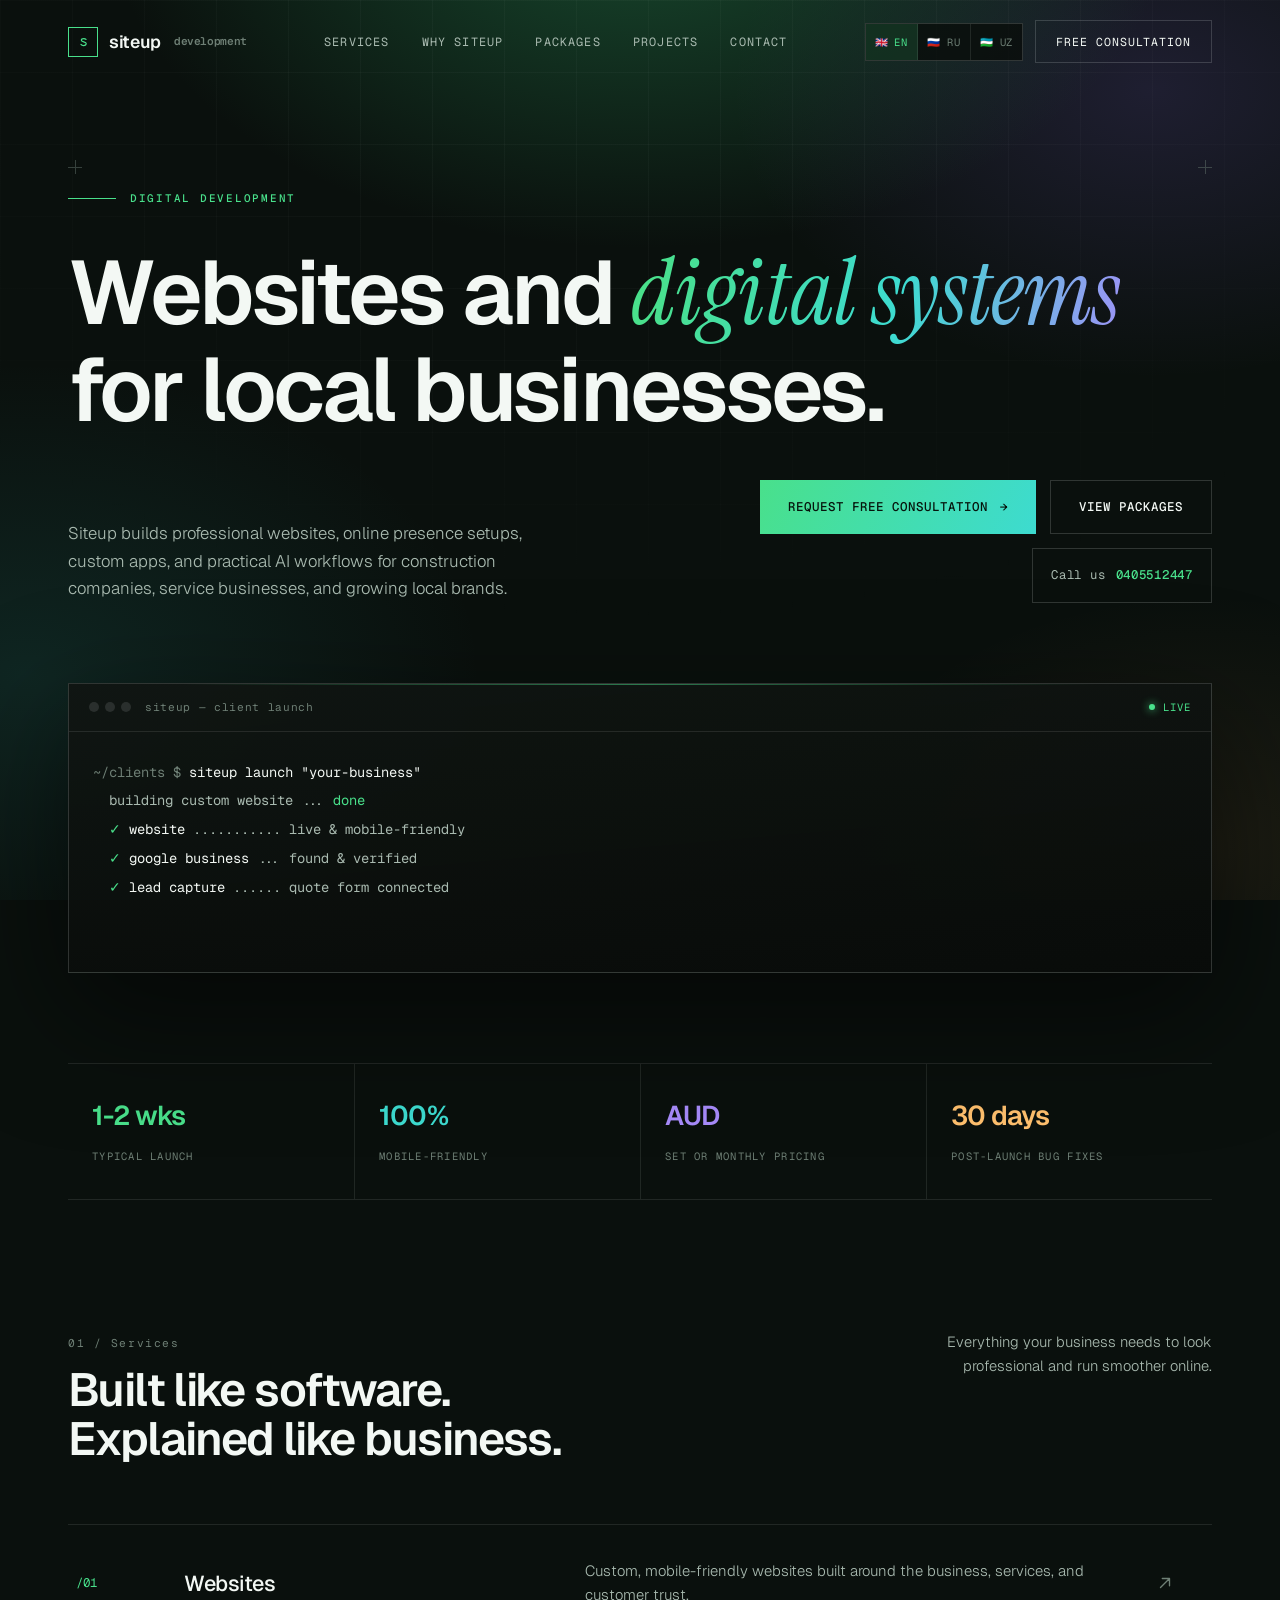
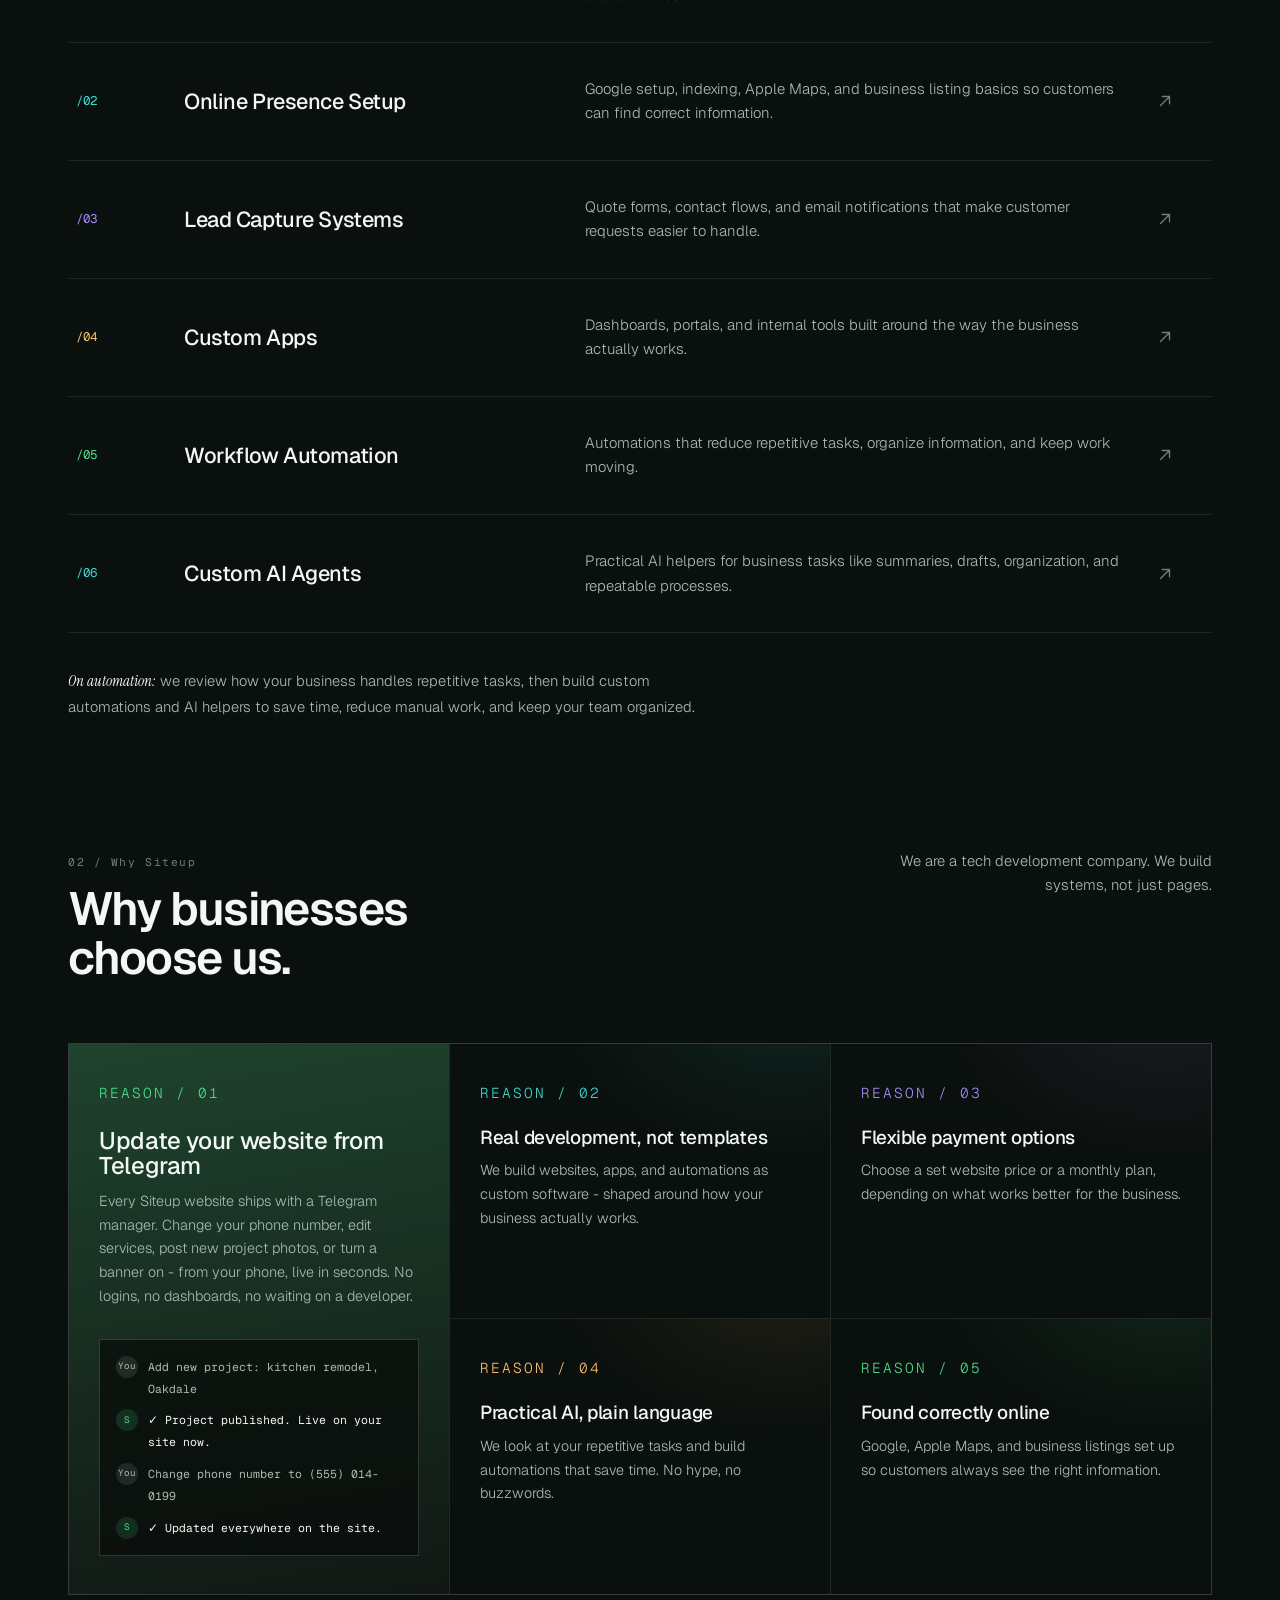
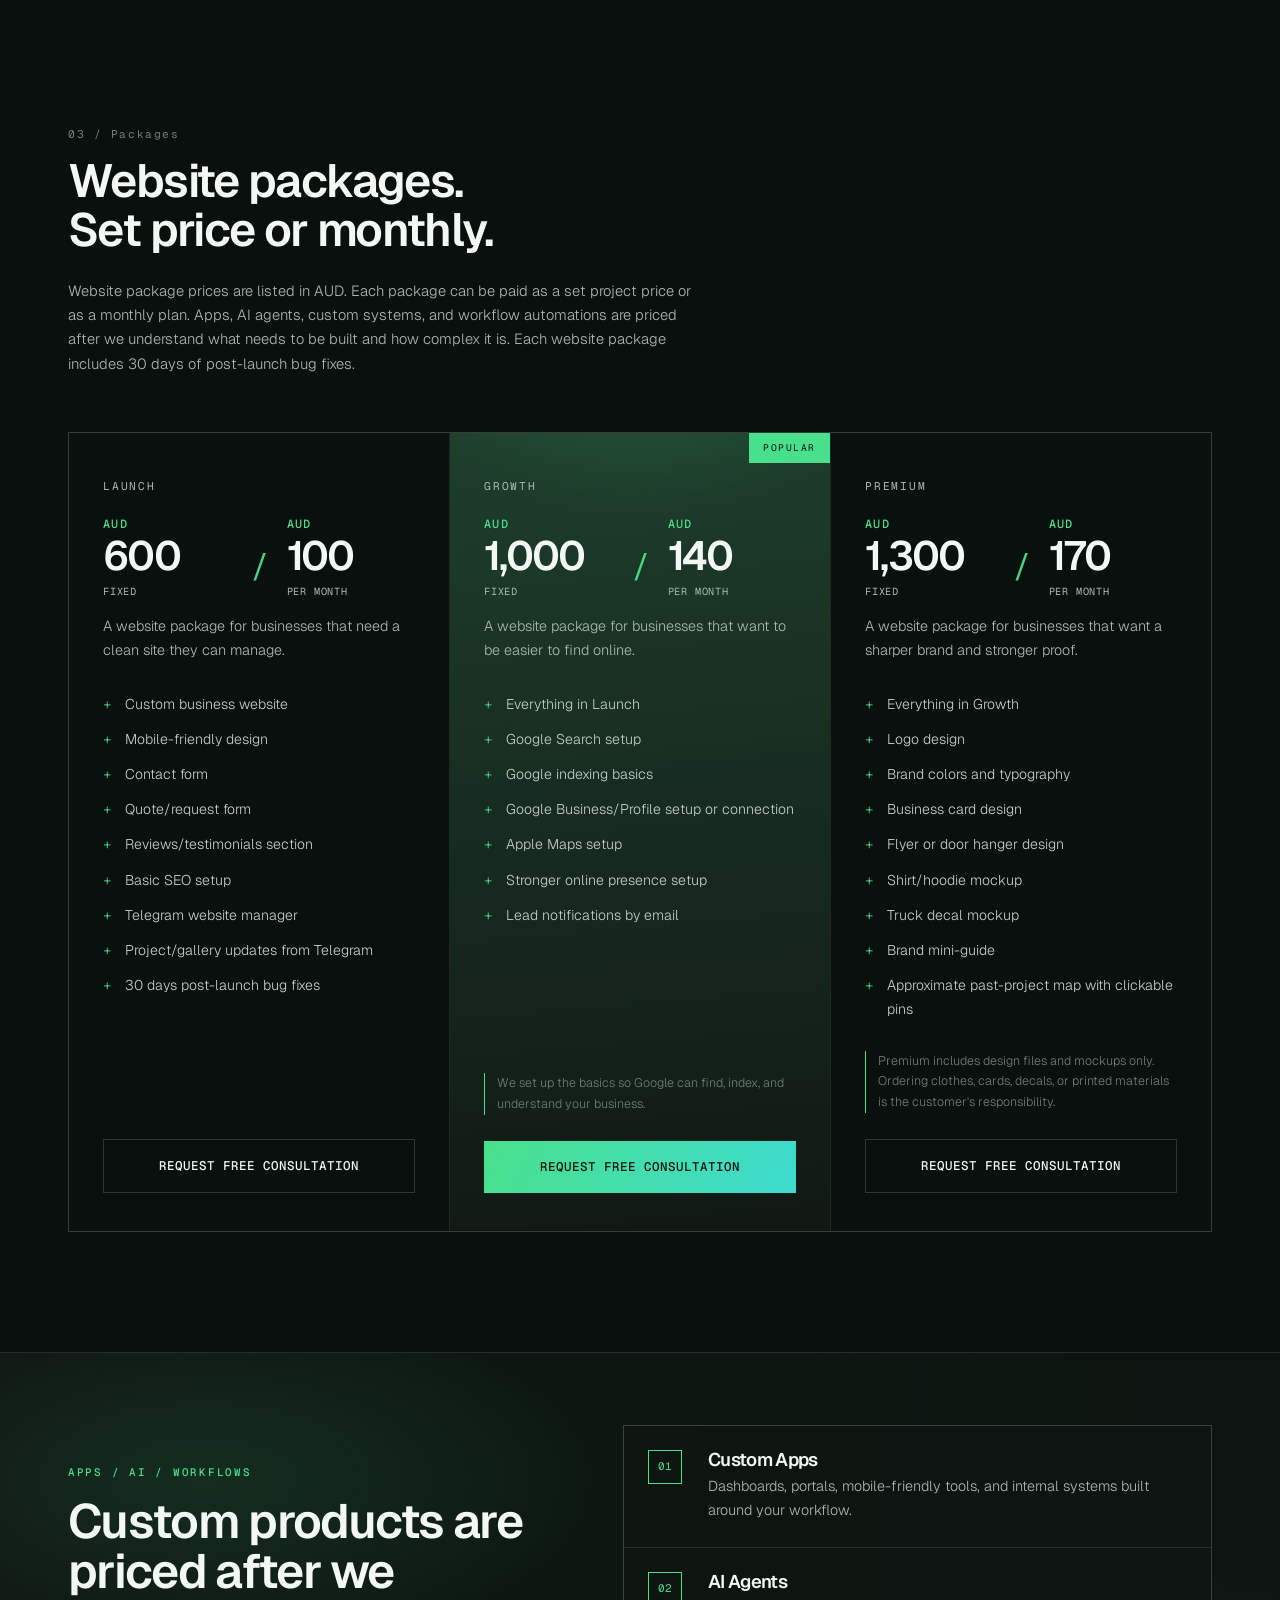
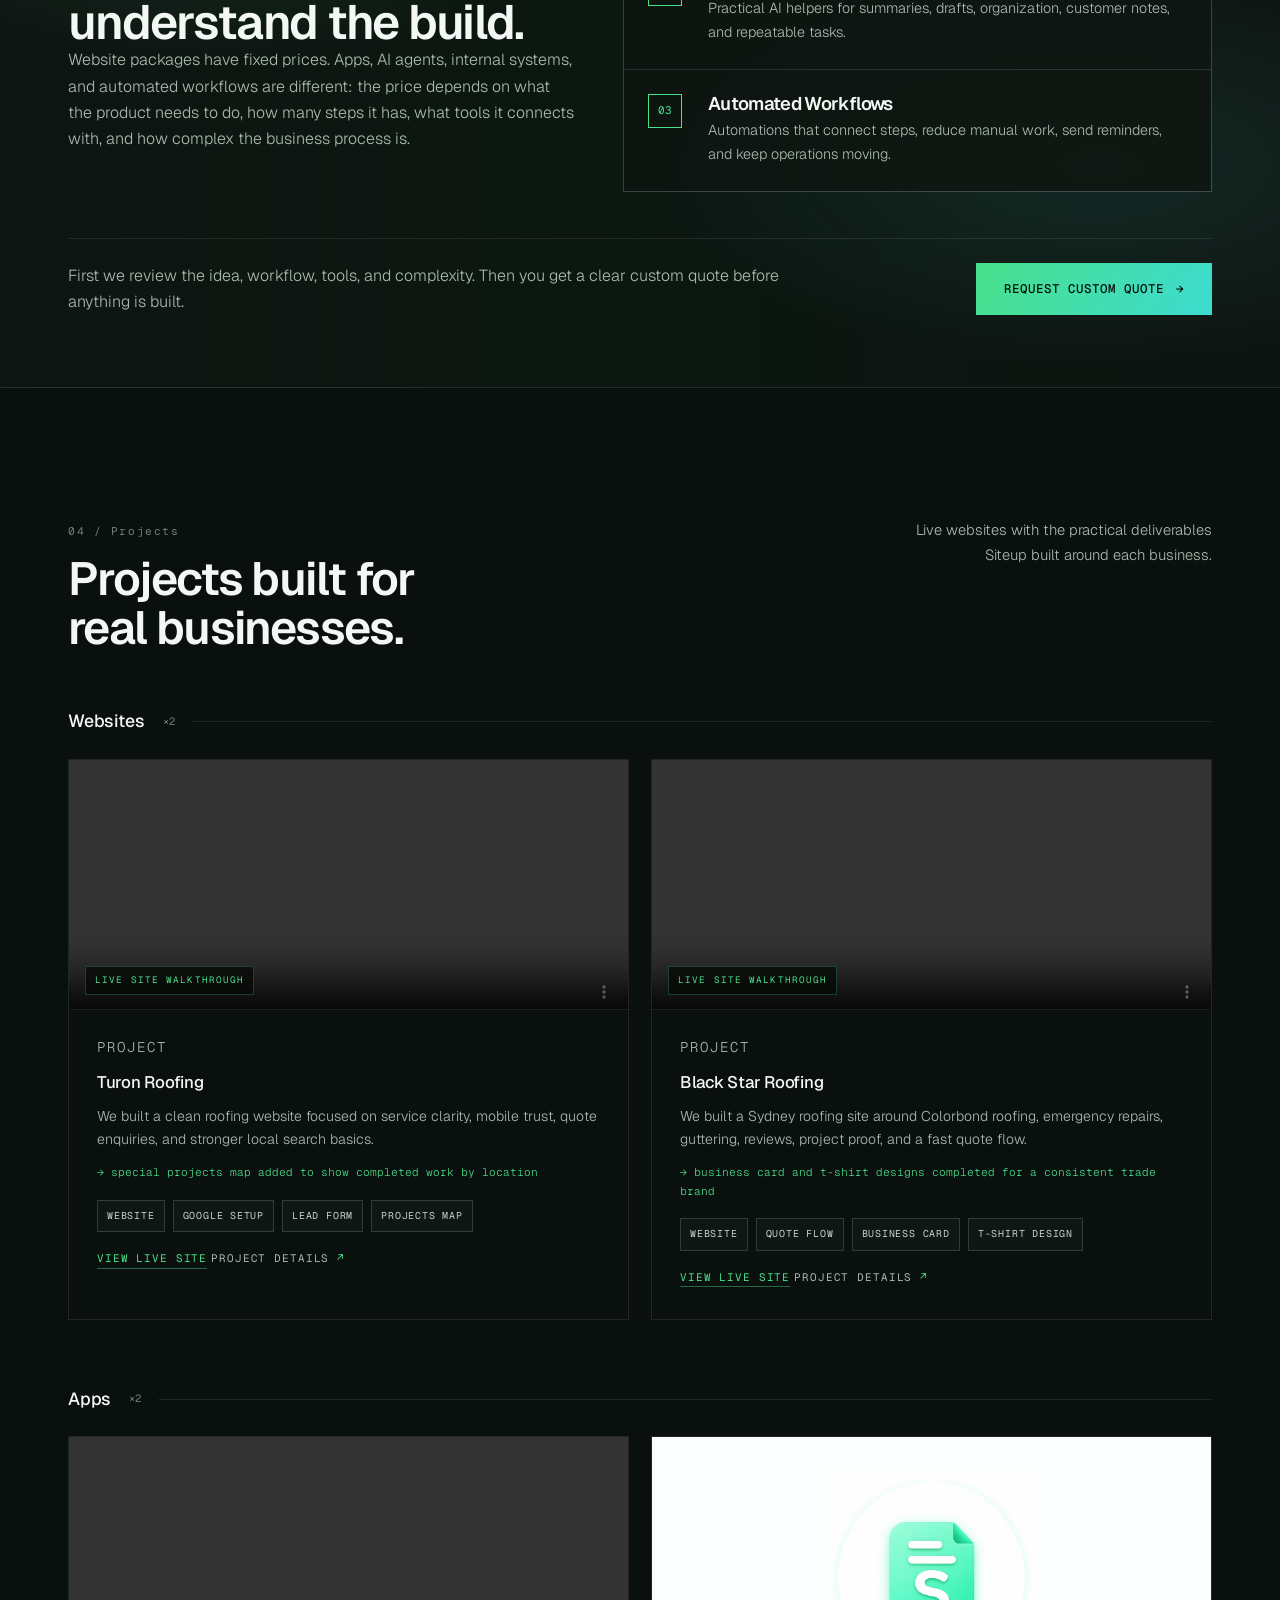
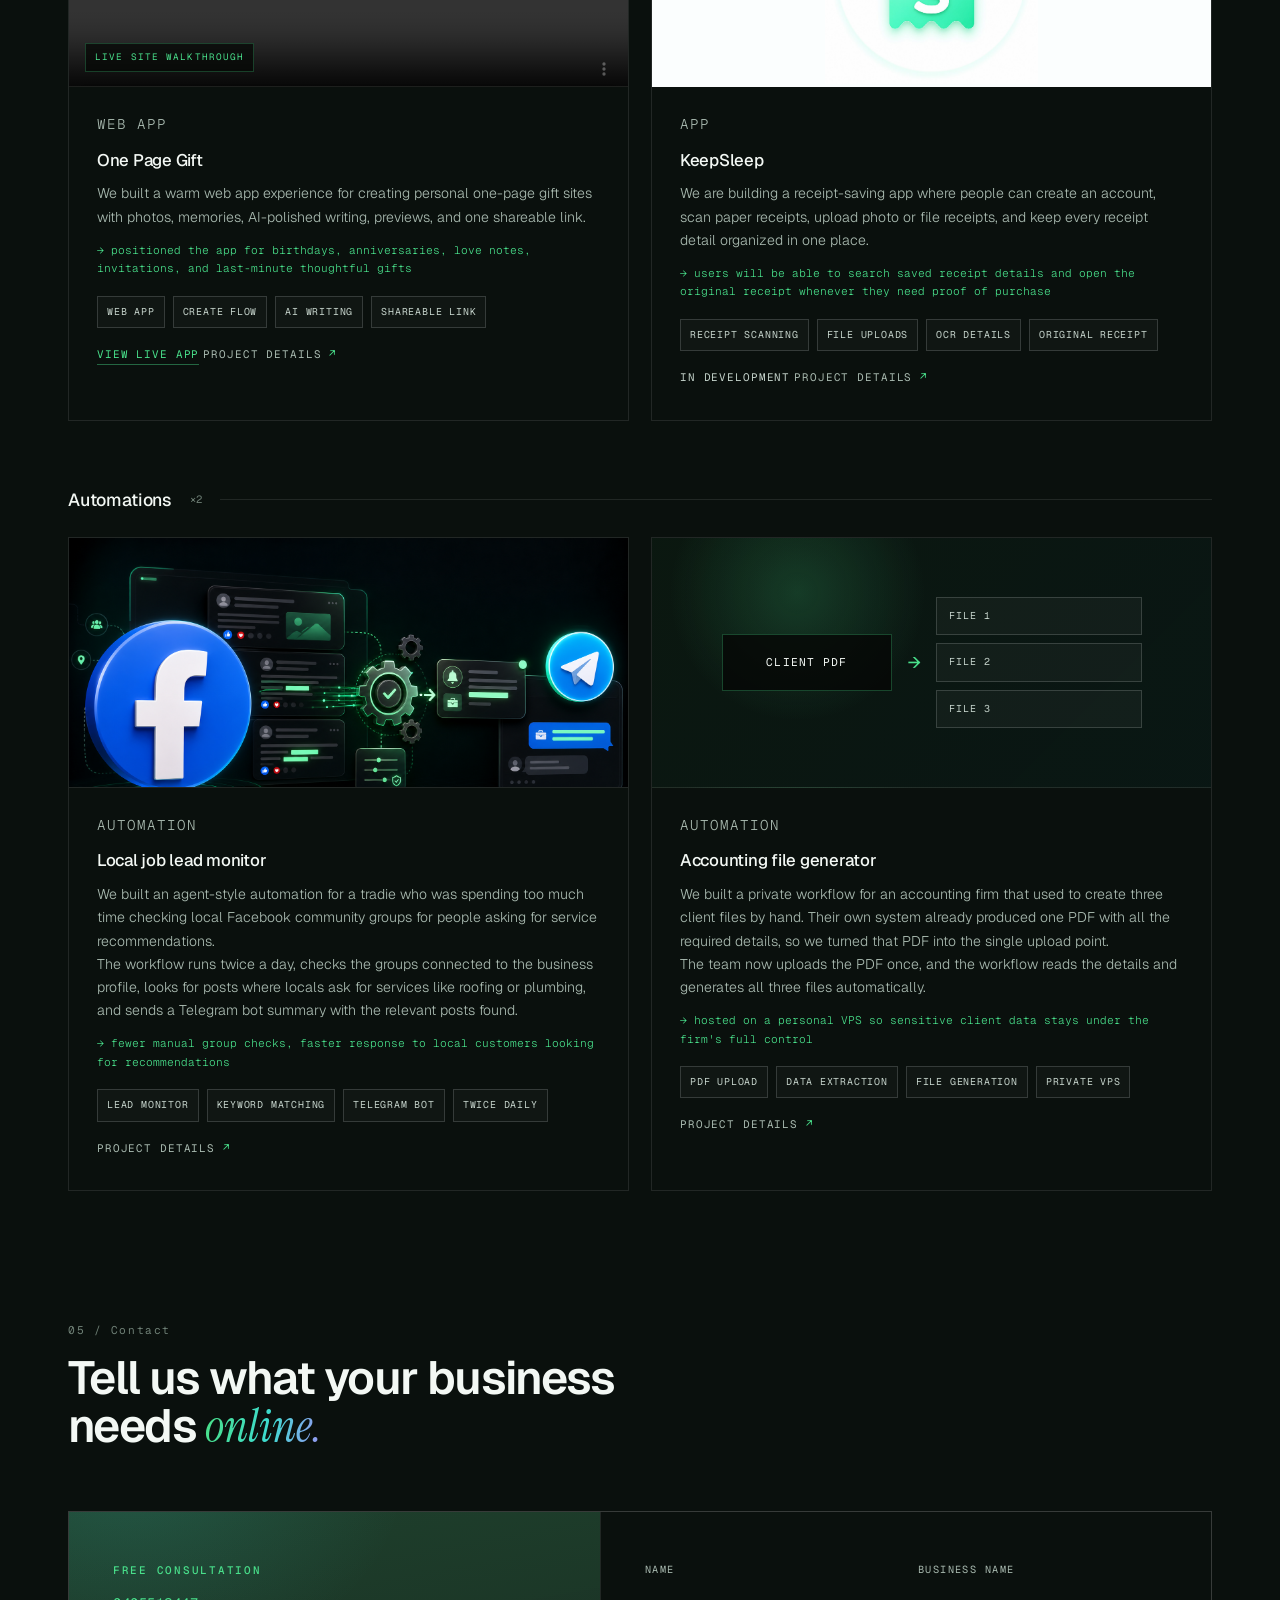
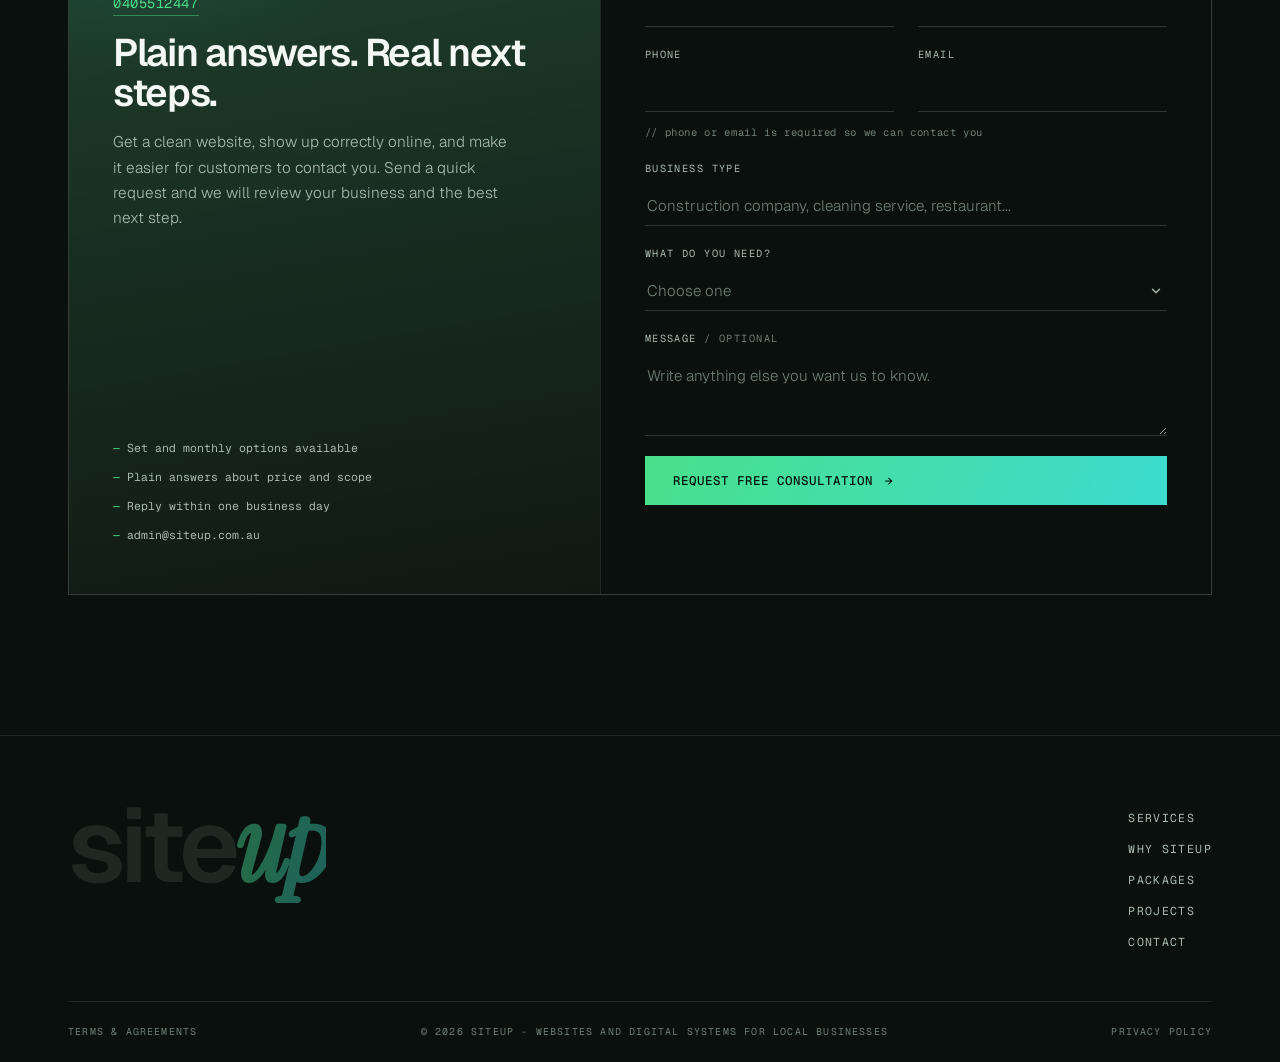
==== commit 13d34305: "Make language rendering resilient" ====
--- a/index.html
+++ b/index.html
@@ -249,6 +249,9 @@
   display: flex;
   border: 1px solid var(--hair-strong);
   background: rgba(7, 10, 8, 0.72);
+  position: relative;
+  z-index: 5;
+  flex-shrink: 0;
 }
 
 .lang-btn {
@@ -265,7 +268,13 @@
   display: inline-flex;
   align-items: center;
   gap: 6px;
-}
+  position: relative;
+  z-index: 1;
+  pointer-events: auto;
+  touch-action: manipulation;
+}
+
+.lang-btn span { pointer-events: none; }
 
 .lang-btn:last-child { border-right: 0; }
 
@@ -1907,9 +1916,9 @@
     </nav>
     <div class="header-actions">
       <div class="lang-switch" aria-label="Choose language">
-        <button class="lang-btn active" type="button" data-lang="en"><span aria-hidden="true">🇬🇧</span><span>EN</span></button>
-        <button class="lang-btn" type="button" data-lang="ru"><span aria-hidden="true">🇷🇺</span><span>RU</span></button>
-        <button class="lang-btn" type="button" data-lang="uz"><span aria-hidden="true">🇺🇿</span><span>UZ</span></button>
+        <button class="lang-btn active" type="button" data-lang="en" aria-pressed="true"><span aria-hidden="true">🇬🇧</span><span>EN</span></button>
+        <button class="lang-btn" type="button" data-lang="ru" aria-pressed="false"><span aria-hidden="true">🇷🇺</span><span>RU</span></button>
+        <button class="lang-btn" type="button" data-lang="uz" aria-pressed="false"><span aria-hidden="true">🇺🇿</span><span>UZ</span></button>
       </div>
       <a class="header-cta" href="#contact">Free Consultation</a>
     </div>
@@ -3080,8 +3089,26 @@
 const projectTags = document.getElementById("projectModalTags");
 const projectKicker = document.getElementById("projectModalKicker");
 const projectCta = document.getElementById("projectModalCta");
-let currentLang = localStorage.getItem("siteup-lang") || "en";
-if (!copy[currentLang]) currentLang = "en";
+
+function normalizeLang(lang) {
+  return copy[lang] ? lang : "en";
+}
+
+function getStoredLang() {
+  try {
+    return localStorage.getItem("siteup-lang");
+  } catch (err) {
+    return null;
+  }
+}
+
+function saveLang(lang) {
+  try {
+    localStorage.setItem("siteup-lang", lang);
+  } catch (err) {}
+}
+
+let currentLang = normalizeLang(getStoredLang() || "en");
 
 function setText(selector, value) {
   const el = document.querySelector(selector);
@@ -3091,6 +3118,20 @@
 function setHtml(selector, value) {
   const el = document.querySelector(selector);
   if (el) el.innerHTML = value;
+}
+
+function setAllText(selector, values) {
+  document.querySelectorAll(selector).forEach((el, i) => {
+    el.textContent = Array.isArray(values) ? values[i] : values;
+  });
+}
+
+function translateStep(fn) {
+  try {
+    fn();
+  } catch (err) {
+    console.warn("Siteup translation skipped a section:", err);
+  }
 }
 
 function setList(container, items) {
@@ -3141,103 +3182,129 @@
 }
 
 function applyLanguage(lang) {
-  const t = copy[lang] || copy.en;
+  lang = normalizeLang(lang);
+  const t = copy[lang];
   currentLang = lang;
-  localStorage.setItem("siteup-lang", lang);
+  saveLang(lang);
   document.documentElement.lang = lang;
 
   document.querySelectorAll(".lang-btn").forEach((btn) => {
-    btn.classList.toggle("active", btn.dataset.lang === lang);
+    const isActive = btn.dataset.lang === lang;
+    btn.classList.toggle("active", isActive);
+    btn.setAttribute("aria-pressed", String(isActive));
   });
 
-  document.querySelectorAll(".main-nav a").forEach((a, i) => { a.textContent = t.nav[i]; });
-  document.querySelectorAll(".foot-links a").forEach((a, i) => { a.textContent = t.nav[i]; });
-  document.querySelectorAll(".header-cta").forEach((a) => { a.textContent = t.headerCta; });
-  setText(".hero-label .label", t.heroLabel);
-  setHtml(".hero-h", t.heroTitle);
-  setText(".hero-sub", t.heroSub);
-  document.querySelector(".hero-ctas .btn-solid").innerHTML = `${t.primaryCta} <span class="arr">&rarr;</span>`;
-  setText(".hero-ctas .btn-line", t.packagesCta);
-  setText(".hero-call span", t.callCta);
-  document.querySelectorAll(".stat").forEach((stat, i) => {
-    stat.querySelector("b").textContent = t.stats[i][0];
-    stat.querySelector("span").textContent = t.stats[i][1];
+  translateStep(() => {
+    setAllText(".main-nav a", t.nav);
+    setAllText(".foot-links a", t.nav);
+    setAllText(".header-cta", t.headerCta);
   });
 
-  setHtml("#services .sec-head h2", t.servicesHead);
-  setText("#services .sec-head .note", t.servicesNote);
-  document.querySelectorAll(".svc-row").forEach((row, i) => {
-    row.querySelector("h3").textContent = t.services[i][0];
-    row.querySelector("p").textContent = t.services[i][1];
+  translateStep(() => {
+    setText(".hero-label .label", t.heroLabel);
+    setHtml(".hero-h", t.heroTitle);
+    setText(".hero-sub", t.heroSub);
+    const heroPrimary = document.querySelector(".hero-ctas .btn-solid");
+    if (heroPrimary) heroPrimary.innerHTML = `${t.primaryCta} <span class="arr">&rarr;</span>`;
+    setText(".hero-ctas .btn-line", t.packagesCta);
+    setText(".hero-call span", t.callCta);
   });
-  setHtml(".svc-footnote", t.servicesFoot);
-  serviceKicker.textContent = t.serviceKicker;
-  serviceCta.innerHTML = `${t.serviceCta} <span class="arr">&rarr;</span>`;
-
-  setHtml("#why .sec-head h2", t.whyHead);
-  setText("#why .sec-head .note", t.whyNote);
-  document.querySelectorAll(".why-cell").forEach((cell, i) => {
-    cell.querySelector("h3").textContent = t.why[i][0];
-    cell.querySelector("p:not(.why-no)").textContent = t.why[i][1];
+
+  translateStep(() => {
+    document.querySelectorAll(".stat").forEach((stat, i) => {
+      stat.querySelector("b").textContent = t.stats[i][0];
+      stat.querySelector("span").textContent = t.stats[i][1];
+    });
   });
 
-  setHtml("#packages .sec-head h2", t.packagesHead);
-  setText(".pkg-note-top", t.packageNote);
-  const tag = document.querySelector(".pkg-tag");
-  if (tag) tag.textContent = t.popular;
-  document.querySelectorAll(".pkg").forEach((pkg, i) => {
-    pkg.querySelector(".pkg-name").textContent = t.packages[i][0];
-    pkg.querySelector(".pkg-for").textContent = t.packages[i][1];
-    const priceData = t.packages[i][2];
-    const prices = pkg.querySelectorAll(".pkg-price");
-    const labels = pkg.querySelectorAll(".pkg-price-label");
-    if (prices[0]) prices[0].innerHTML = `<span class="cur">AUD</span>${priceData[0]}`;
-    if (prices[1]) prices[1].innerHTML = `<span class="cur">AUD</span>${priceData[1]}`;
-    if (labels[0]) labels[0].textContent = priceData[2];
-    if (labels[1]) labels[1].textContent = priceData[3];
-    setList(pkg.querySelector("ul"), t.packages[i][3]);
-    const fine = pkg.querySelector(".pkg-fine");
-    if (fine) fine.textContent = t.packages[i][4];
-    pkg.querySelector(".btn").textContent = t.primaryCta;
+  translateStep(() => {
+    setHtml("#services .sec-head h2", t.servicesHead);
+    setText("#services .sec-head .note", t.servicesNote);
+    document.querySelectorAll(".svc-row").forEach((row, i) => {
+      row.querySelector("h3").textContent = t.services[i][0];
+      row.querySelector("p").textContent = t.services[i][1];
+    });
+    setHtml(".svc-footnote", t.servicesFoot);
+    serviceKicker.textContent = t.serviceKicker;
+    serviceCta.innerHTML = `${t.serviceCta} <span class="arr">&rarr;</span>`;
   });
 
-  setText(".custom-pricing-copy .label", t.custom.label);
-  setText(".custom-pricing-copy h2", t.custom.title);
-  setText(".custom-pricing-copy p:not(.label)", t.custom.body);
-  document.querySelectorAll(".custom-price-item").forEach((item, i) => {
-    item.querySelector("h3").textContent = t.custom.items[i][0];
-    item.querySelector("p").textContent = t.custom.items[i][1];
+  translateStep(() => {
+    setHtml("#why .sec-head h2", t.whyHead);
+    setText("#why .sec-head .note", t.whyNote);
+    document.querySelectorAll(".why-cell").forEach((cell, i) => {
+      cell.querySelector("h3").textContent = t.why[i][0];
+      cell.querySelector("p:not(.why-no)").textContent = t.why[i][1];
+    });
   });
-  setText(".custom-pricing-foot p", t.custom.foot);
-  document.querySelector(".custom-pricing-foot .btn").innerHTML = `${t.custom.cta} <span class="arr">&rarr;</span>`;
-
-  setHtml("#projects .sec-head h2", t.projectsHead);
-  setText("#projects .sec-num", `04 / ${t.nav[3]}`);
-  setText("#projects .sec-head .note", t.projectsNote);
-  document.querySelectorAll(".proj-group-title h3").forEach((h3, i) => { h3.textContent = t.projectGroups[i]; });
-  updateProjectCards();
-
-  setHtml("#contact .sec-head h2", t.contactHead);
-  setText(".contact-left .label", t.contactLabel);
-  setText(".contact-left h2", t.contactTitle);
-  setText(".contact-left .pitch", t.contactPitch);
-  document.querySelectorAll(".contact-meta span").forEach((span, i) => { span.textContent = t.contactMeta[i]; });
-  document.querySelectorAll(".cf-field label").forEach((label, i) => {
-    if (i === 6) label.innerHTML = `${t.form.labels[i]} <span class="opt">${t.form.optional}</span>`;
-    else label.textContent = t.form.labels[i];
+
+  translateStep(() => {
+    setHtml("#packages .sec-head h2", t.packagesHead);
+    setText(".pkg-note-top", t.packageNote);
+    const tag = document.querySelector(".pkg-tag");
+    if (tag) tag.textContent = t.popular;
+    document.querySelectorAll(".pkg").forEach((pkg, i) => {
+      pkg.querySelector(".pkg-name").textContent = t.packages[i][0];
+      pkg.querySelector(".pkg-for").textContent = t.packages[i][1];
+      const priceData = t.packages[i][2];
+      const prices = pkg.querySelectorAll(".pkg-price");
+      const labels = pkg.querySelectorAll(".pkg-price-label");
+      if (prices[0]) prices[0].innerHTML = `<span class="cur">AUD</span>${priceData[0]}`;
+      if (prices[1]) prices[1].innerHTML = `<span class="cur">AUD</span>${priceData[1]}`;
+      if (labels[0]) labels[0].textContent = priceData[2];
+      if (labels[1]) labels[1].textContent = priceData[3];
+      setList(pkg.querySelector("ul"), t.packages[i][3]);
+      const fine = pkg.querySelector(".pkg-fine");
+      if (fine) fine.textContent = t.packages[i][4];
+      pkg.querySelector(".btn").textContent = t.primaryCta;
+    });
   });
-  setText(".cf-note", t.form.note);
-  document.getElementById("cf-type").placeholder = t.form.typePlaceholder;
-  document.getElementById("cf-msg").placeholder = t.form.messagePlaceholder;
-  document.querySelector("#cForm .btn").innerHTML = `${t.primaryCta} <span class="arr">&rarr;</span>`;
-  const need = document.getElementById("cf-need");
-  const selected = need.selectedIndex;
-  need.innerHTML = t.form.options.map((label, i) => {
-    const attrs = i === 0 ? ' value="" disabled' : "";
-    return `<option${attrs}>${label}</option>`;
-  }).join("");
-  need.selectedIndex = selected > 0 ? selected : 0;
-  setText(".foot-bottom span:nth-child(2)", t.footer);
+
+  translateStep(() => {
+    setText(".custom-pricing-copy .label", t.custom.label);
+    setText(".custom-pricing-copy h2", t.custom.title);
+    setText(".custom-pricing-copy p:not(.label)", t.custom.body);
+    document.querySelectorAll(".custom-price-item").forEach((item, i) => {
+      item.querySelector("h3").textContent = t.custom.items[i][0];
+      item.querySelector("p").textContent = t.custom.items[i][1];
+    });
+    setText(".custom-pricing-foot p", t.custom.foot);
+    const customCta = document.querySelector(".custom-pricing-foot .btn");
+    if (customCta) customCta.innerHTML = `${t.custom.cta} <span class="arr">&rarr;</span>`;
+  });
+
+  translateStep(() => {
+    setHtml("#projects .sec-head h2", t.projectsHead);
+    setText("#projects .sec-num", `04 / ${t.nav[3]}`);
+    setText("#projects .sec-head .note", t.projectsNote);
+    document.querySelectorAll(".proj-group-title h3").forEach((h3, i) => { h3.textContent = t.projectGroups[i]; });
+    updateProjectCards();
+  });
+
+  translateStep(() => {
+    setHtml("#contact .sec-head h2", t.contactHead);
+    setText(".contact-left .label", t.contactLabel);
+    setText(".contact-left h2", t.contactTitle);
+    setText(".contact-left .pitch", t.contactPitch);
+    document.querySelectorAll(".contact-meta span").forEach((span, i) => { span.textContent = t.contactMeta[i]; });
+    document.querySelectorAll(".cf-field label").forEach((label, i) => {
+      if (i === 6) label.innerHTML = `${t.form.labels[i]} <span class="opt">${t.form.optional}</span>`;
+      else label.textContent = t.form.labels[i];
+    });
+    setText(".cf-note", t.form.note);
+    document.getElementById("cf-type").placeholder = t.form.typePlaceholder;
+    document.getElementById("cf-msg").placeholder = t.form.messagePlaceholder;
+    const formCta = document.querySelector("#cForm .btn");
+    if (formCta) formCta.innerHTML = `${t.primaryCta} <span class="arr">&rarr;</span>`;
+    const need = document.getElementById("cf-need");
+    const selected = need.selectedIndex;
+    need.innerHTML = t.form.options.map((label, i) => {
+      const attrs = i === 0 ? ' value="" disabled' : "";
+      return `<option${attrs}>${label}</option>`;
+    }).join("");
+    need.selectedIndex = selected > 0 ? selected : 0;
+    setText(".foot-bottom span:nth-child(2)", t.footer);
+  });
 }
 
 function openService(key) {
@@ -3284,7 +3351,11 @@
 }
 
 document.querySelectorAll(".lang-btn").forEach((btn) => {
-  btn.addEventListener("click", () => applyLanguage(btn.dataset.lang));
+  btn.addEventListener("click", (ev) => {
+    ev.preventDefault();
+    ev.stopPropagation();
+    applyLanguage(btn.dataset.lang);
+  });
 });
 
 document.querySelectorAll(".svc-row").forEach((row) => {
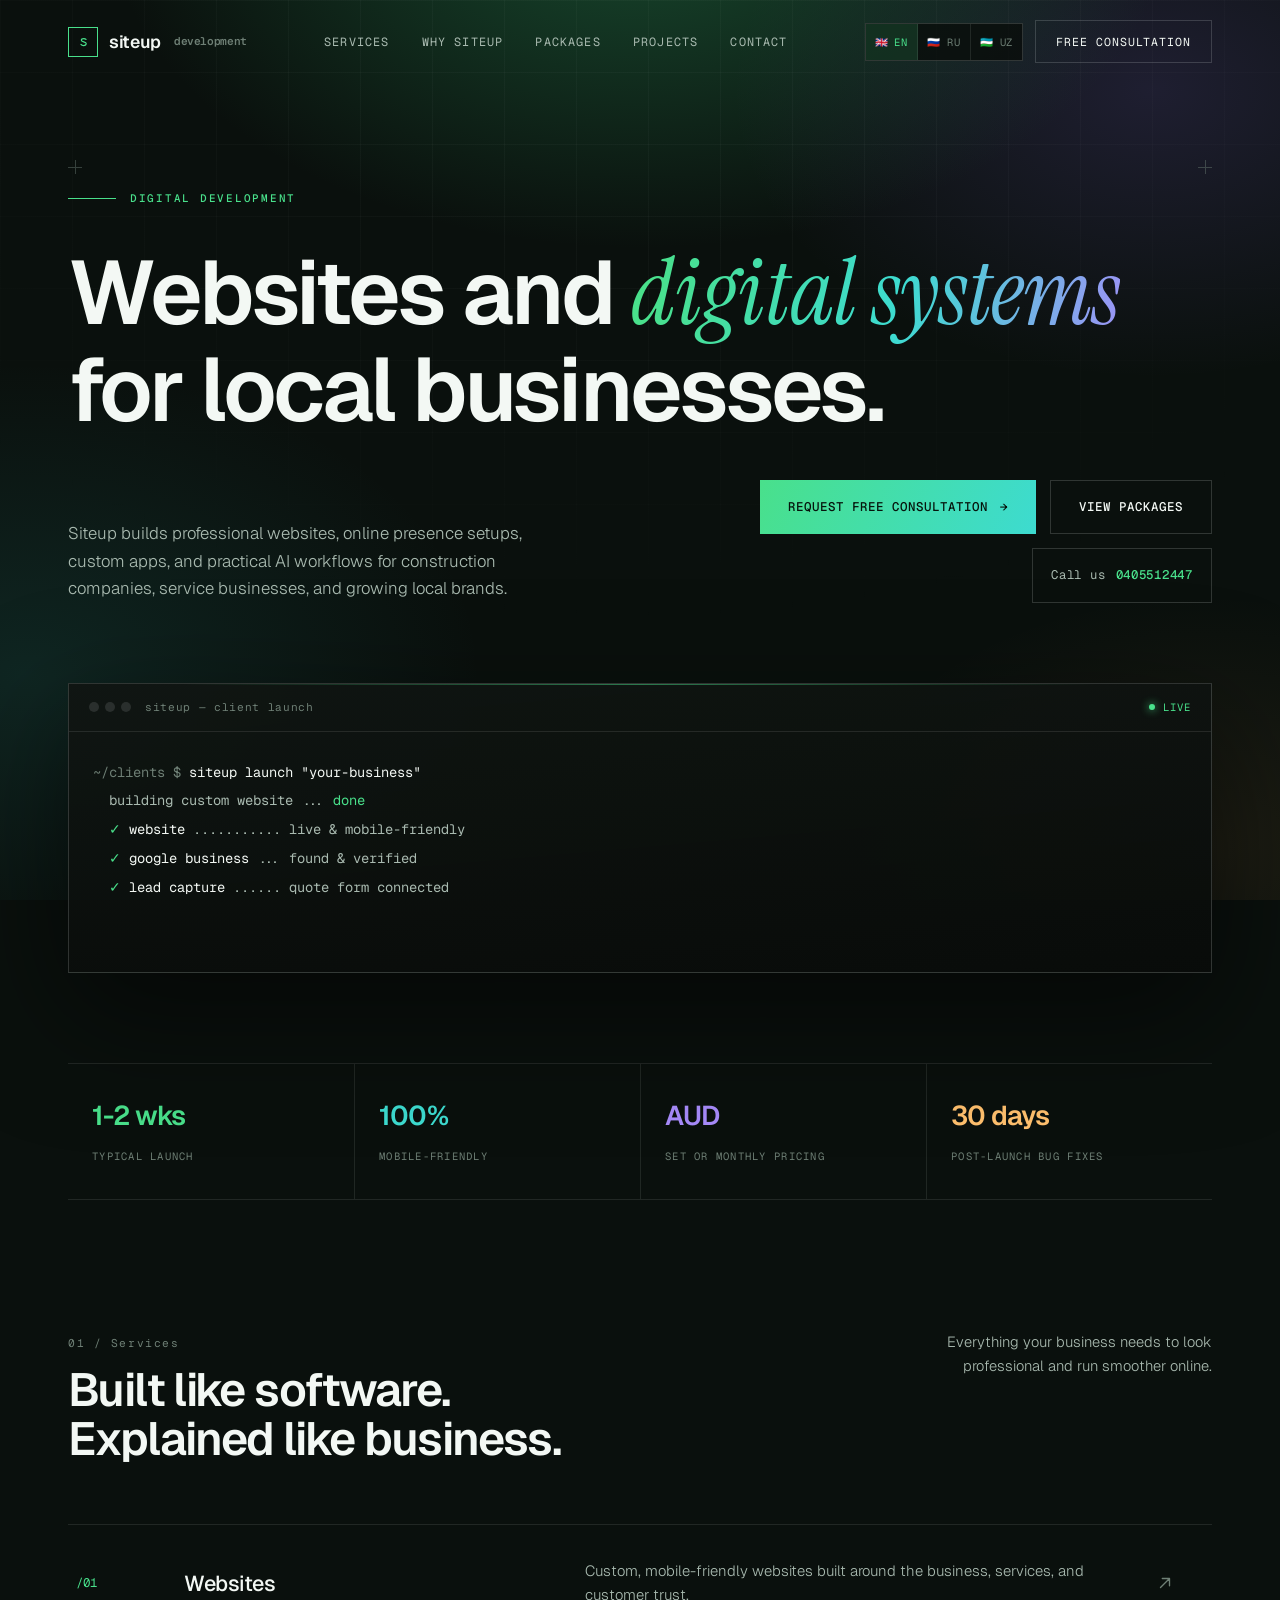
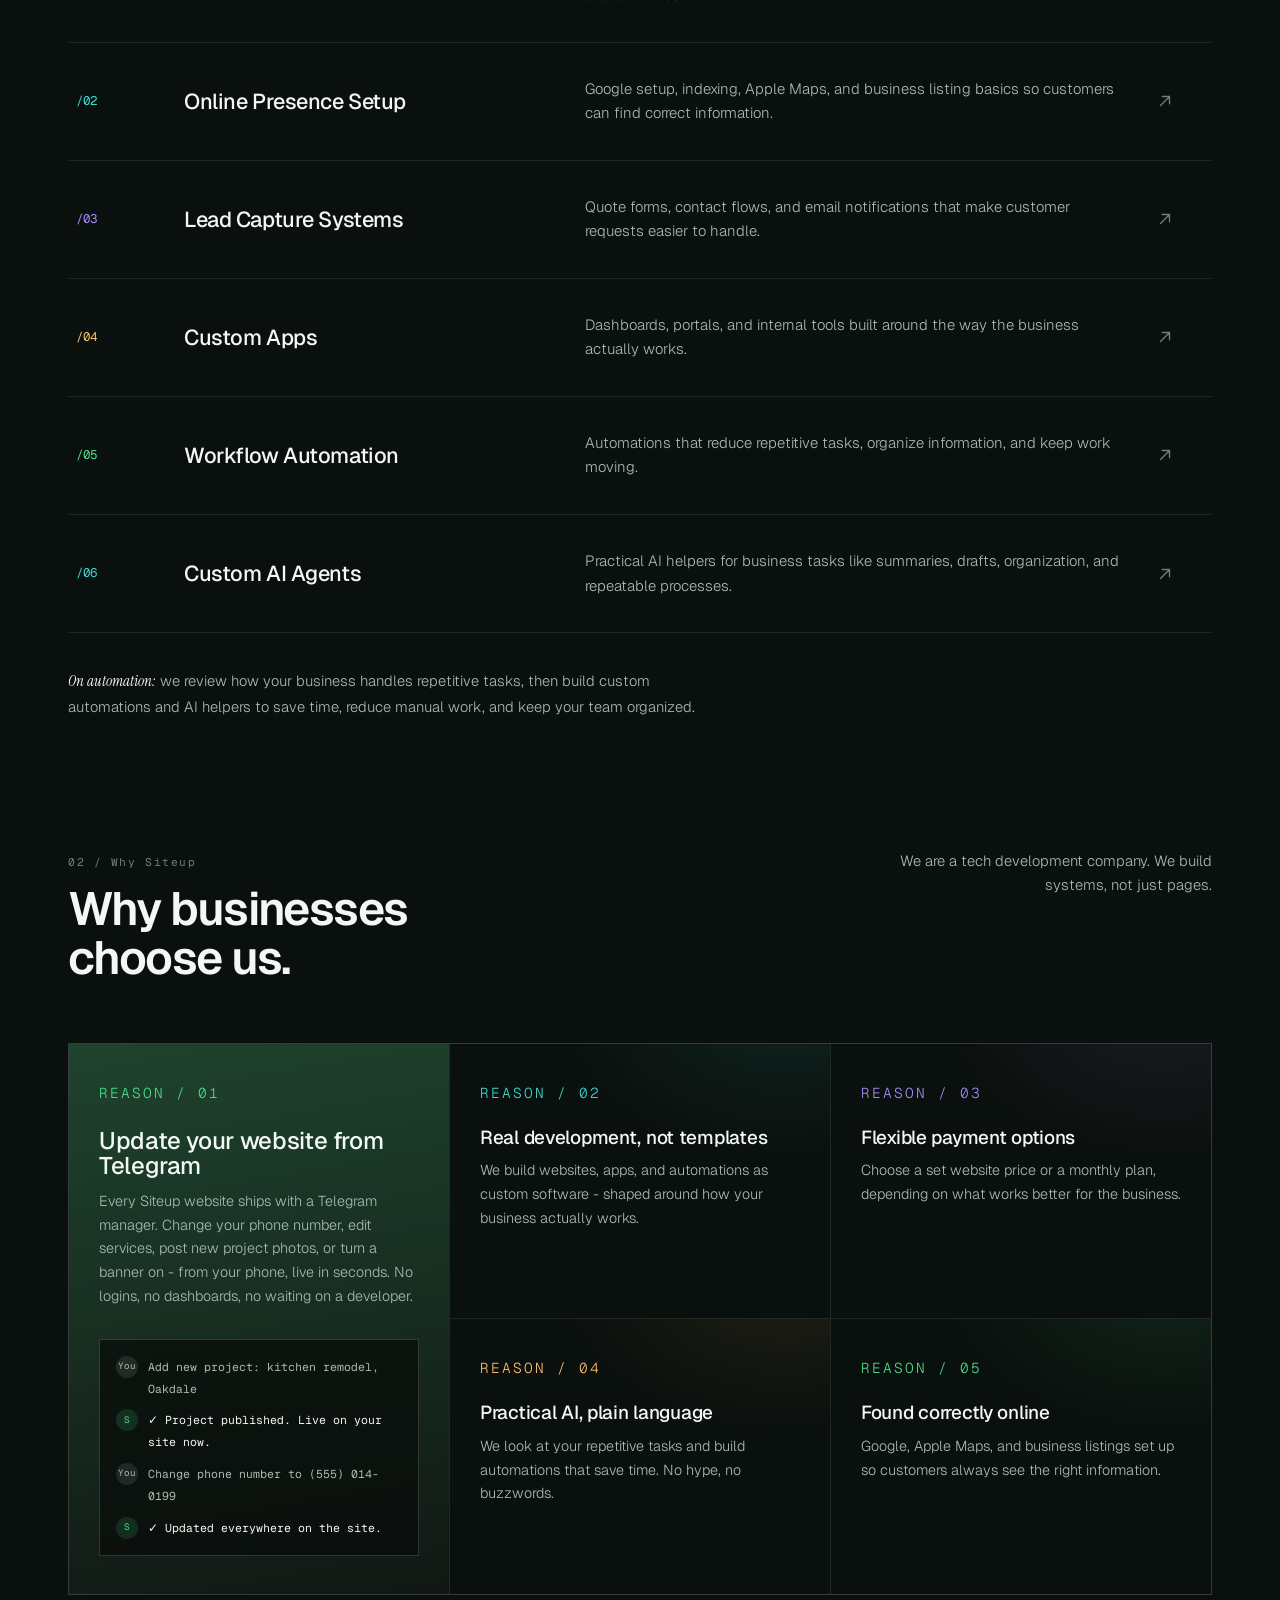
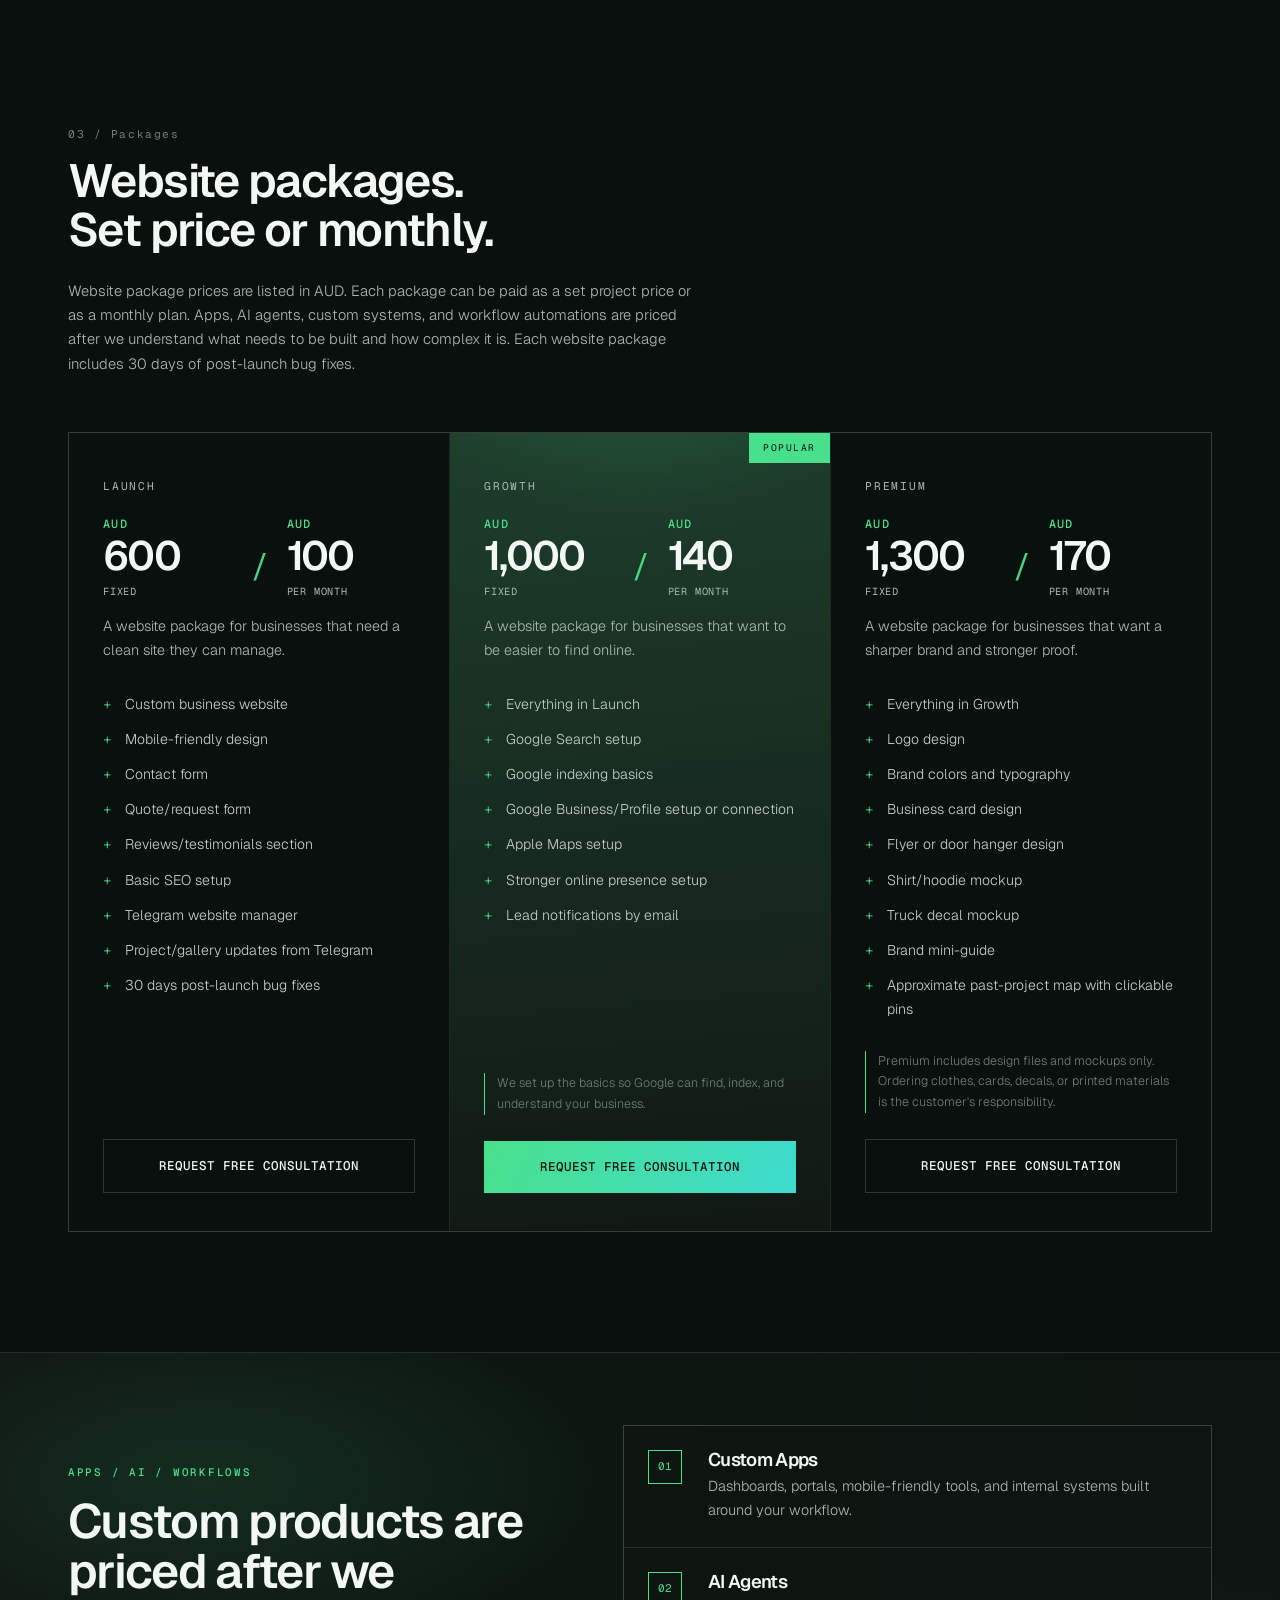
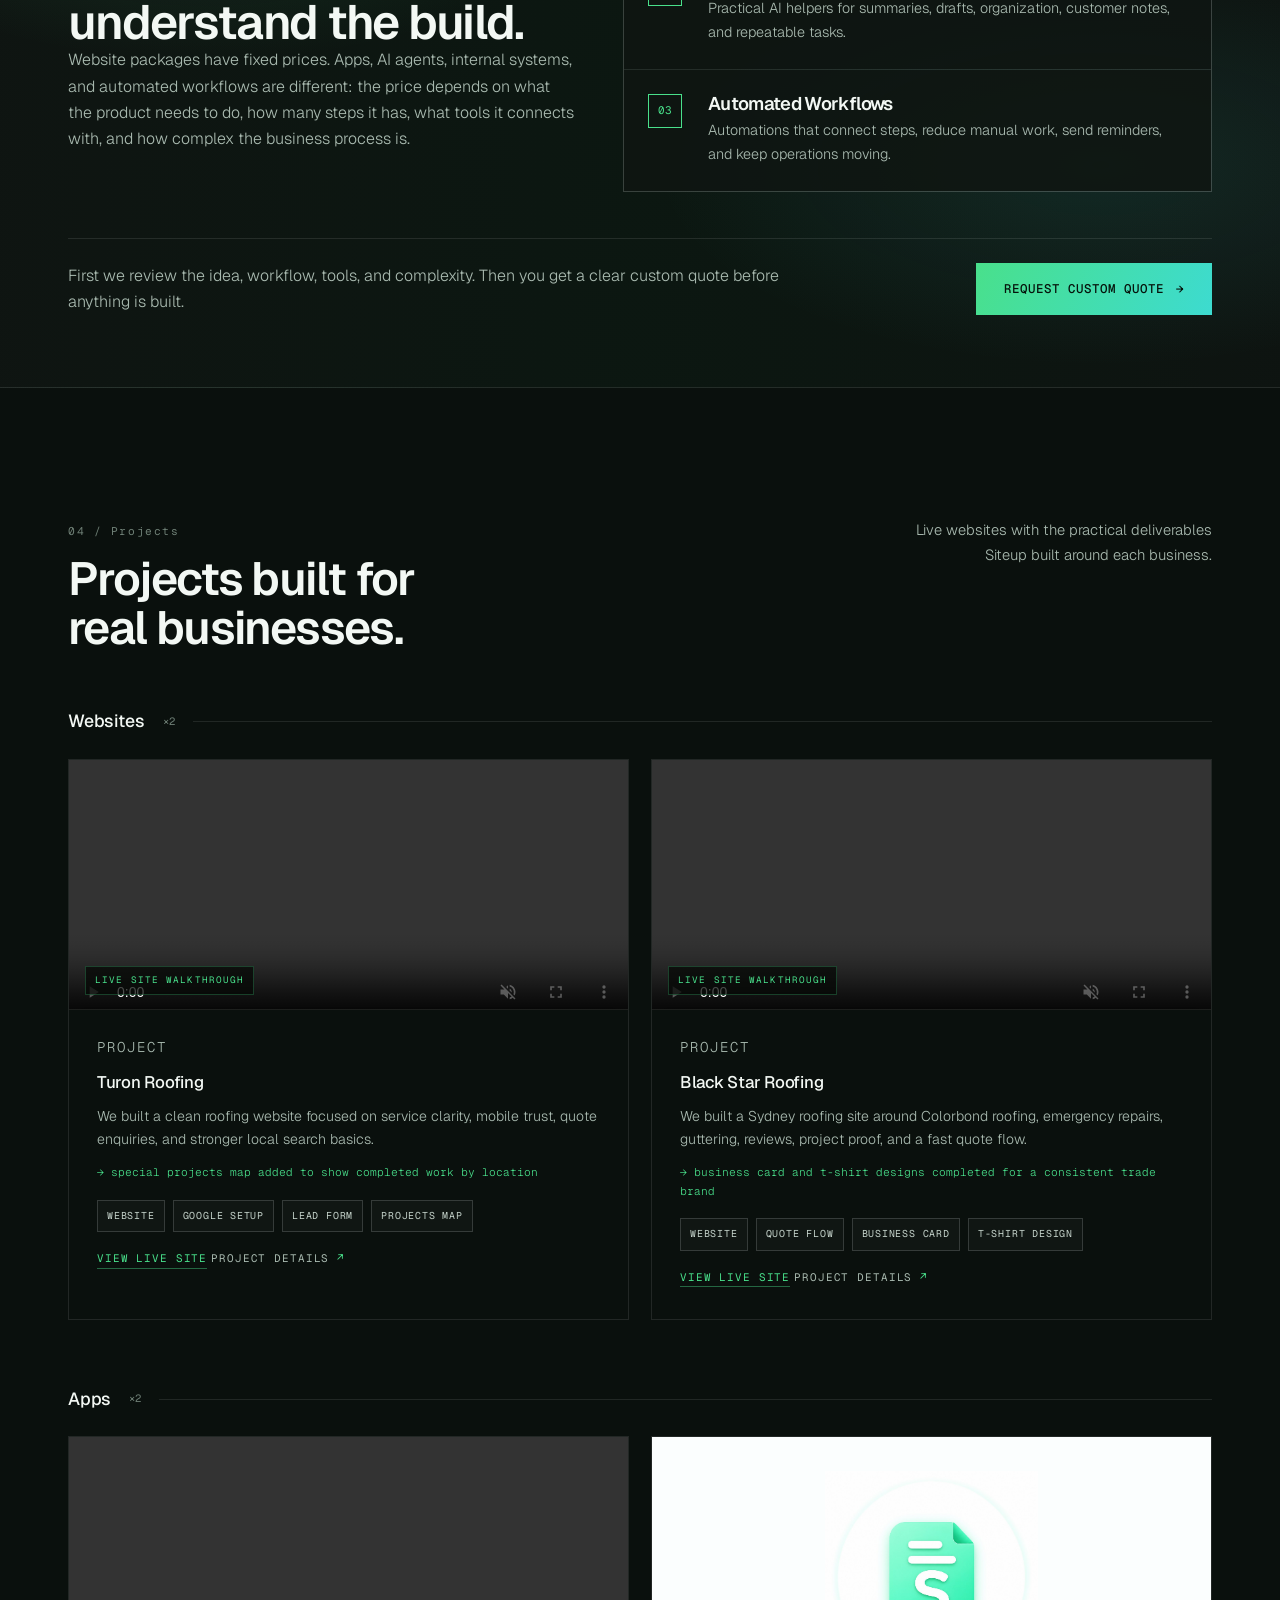
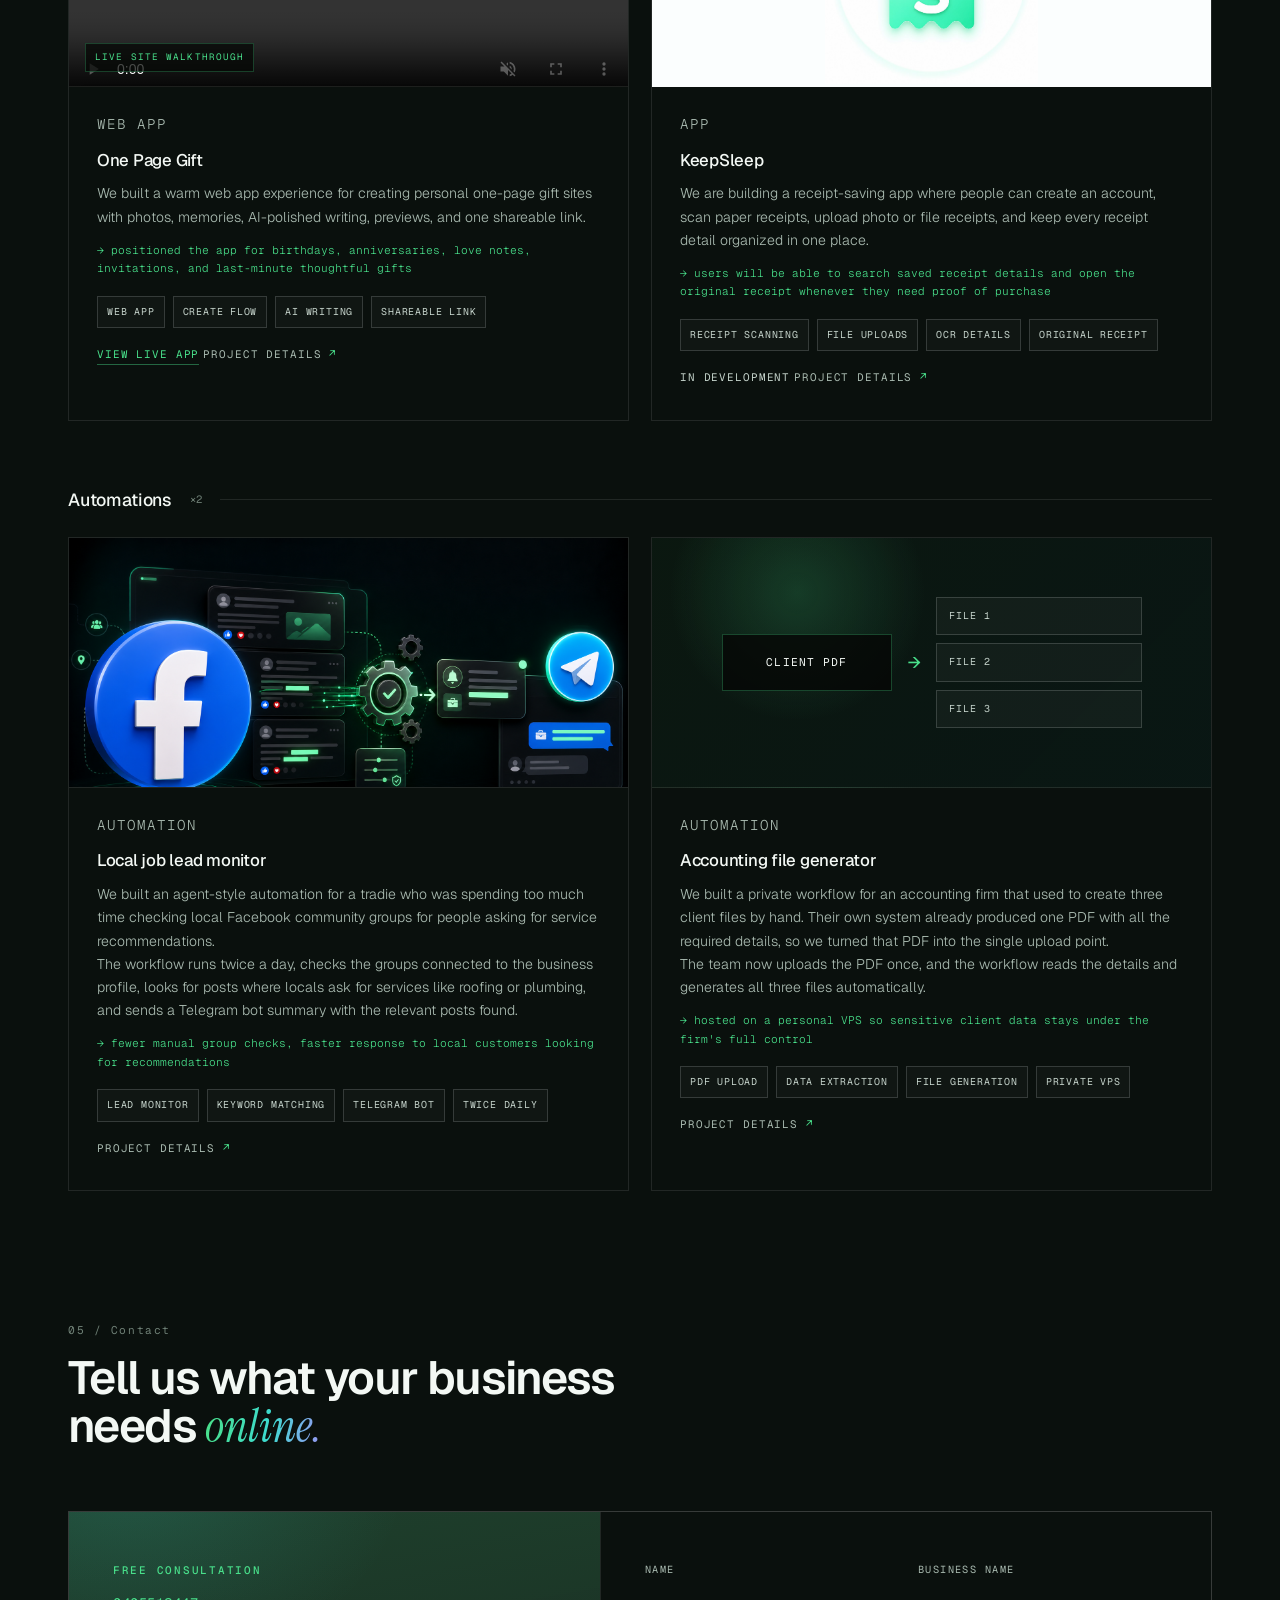
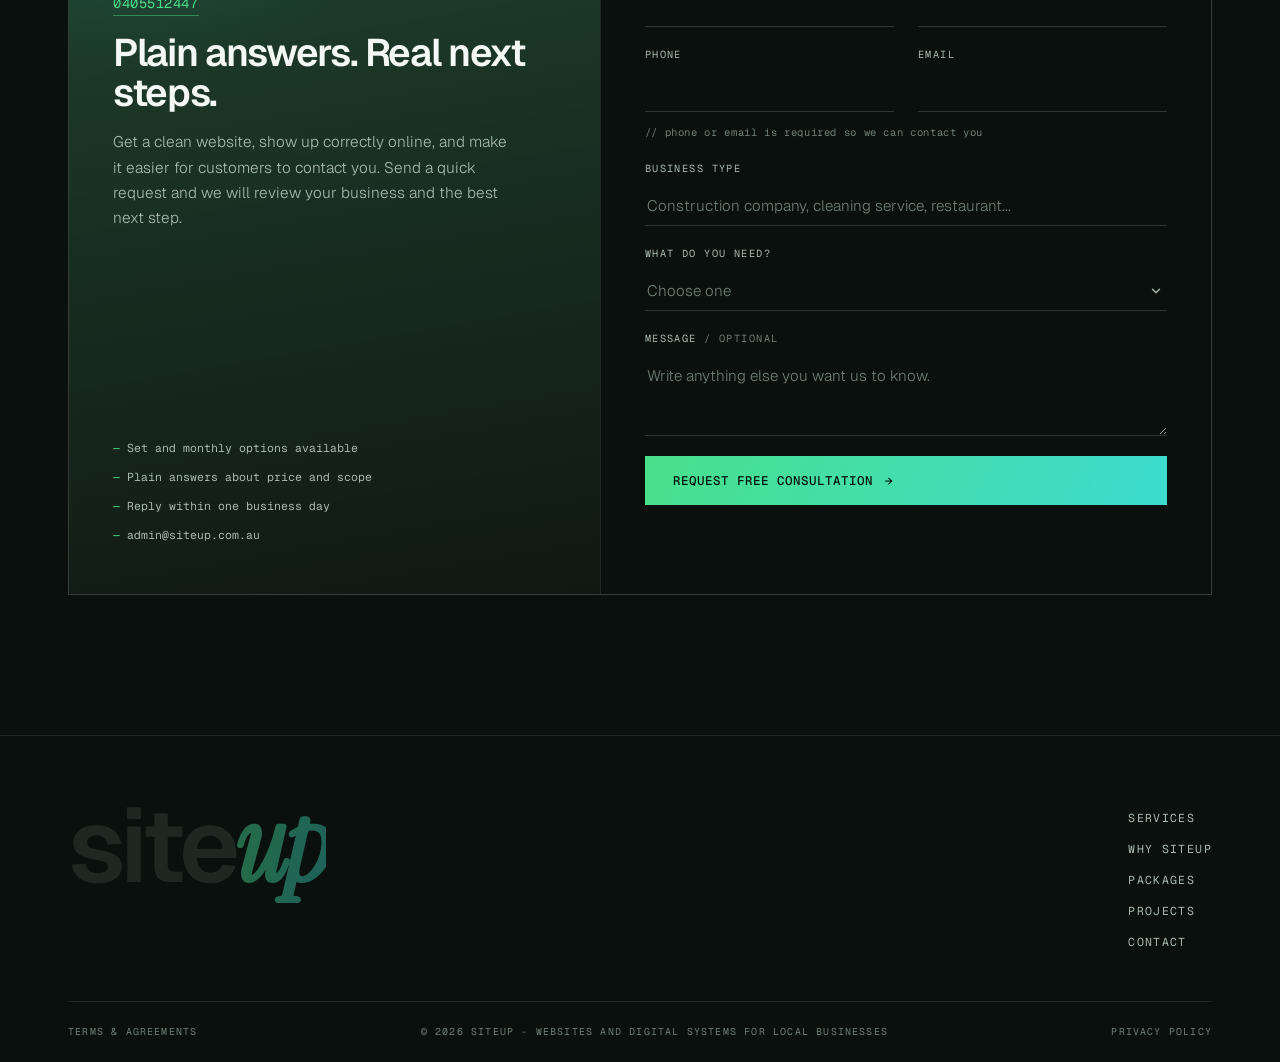
==== commit cdb9ba4d: "Update form autoresponse message" ====
--- a/index.html
+++ b/index.html
@@ -2431,7 +2431,7 @@
         <input type="hidden" name="_captcha" value="false" />
         <input type="hidden" name="_template" value="table" />
         <input type="hidden" name="_replyto" value="" />
-        <input type="hidden" name="_autoresponse" value="Thanks for contacting Siteup. We received your request and will reply soon." />
+        <input type="hidden" name="_autoresponse" value="Thank you for reaching out to Siteup. We got your enquiry and will get in touch with you shortly." />
         <input type="text" name="_honey" tabindex="-1" autocomplete="off" aria-hidden="true" class="honeypot" />
         <div class="cf-split">
           <div class="cf-field">
@@ -3459,7 +3459,7 @@
 
   const subject = `Siteup consultation request from ${business || name}`;
   setHiddenField("_subject", subject);
-  setHiddenField("_replyto", email || FORM_RECIPIENT);
+  setHiddenField("_replyto", email);
   setHiddenField("Request details", details);
   setHiddenField("Submitted language", currentLang.toUpperCase());
   setHiddenField("Submitted from", window.location.href);
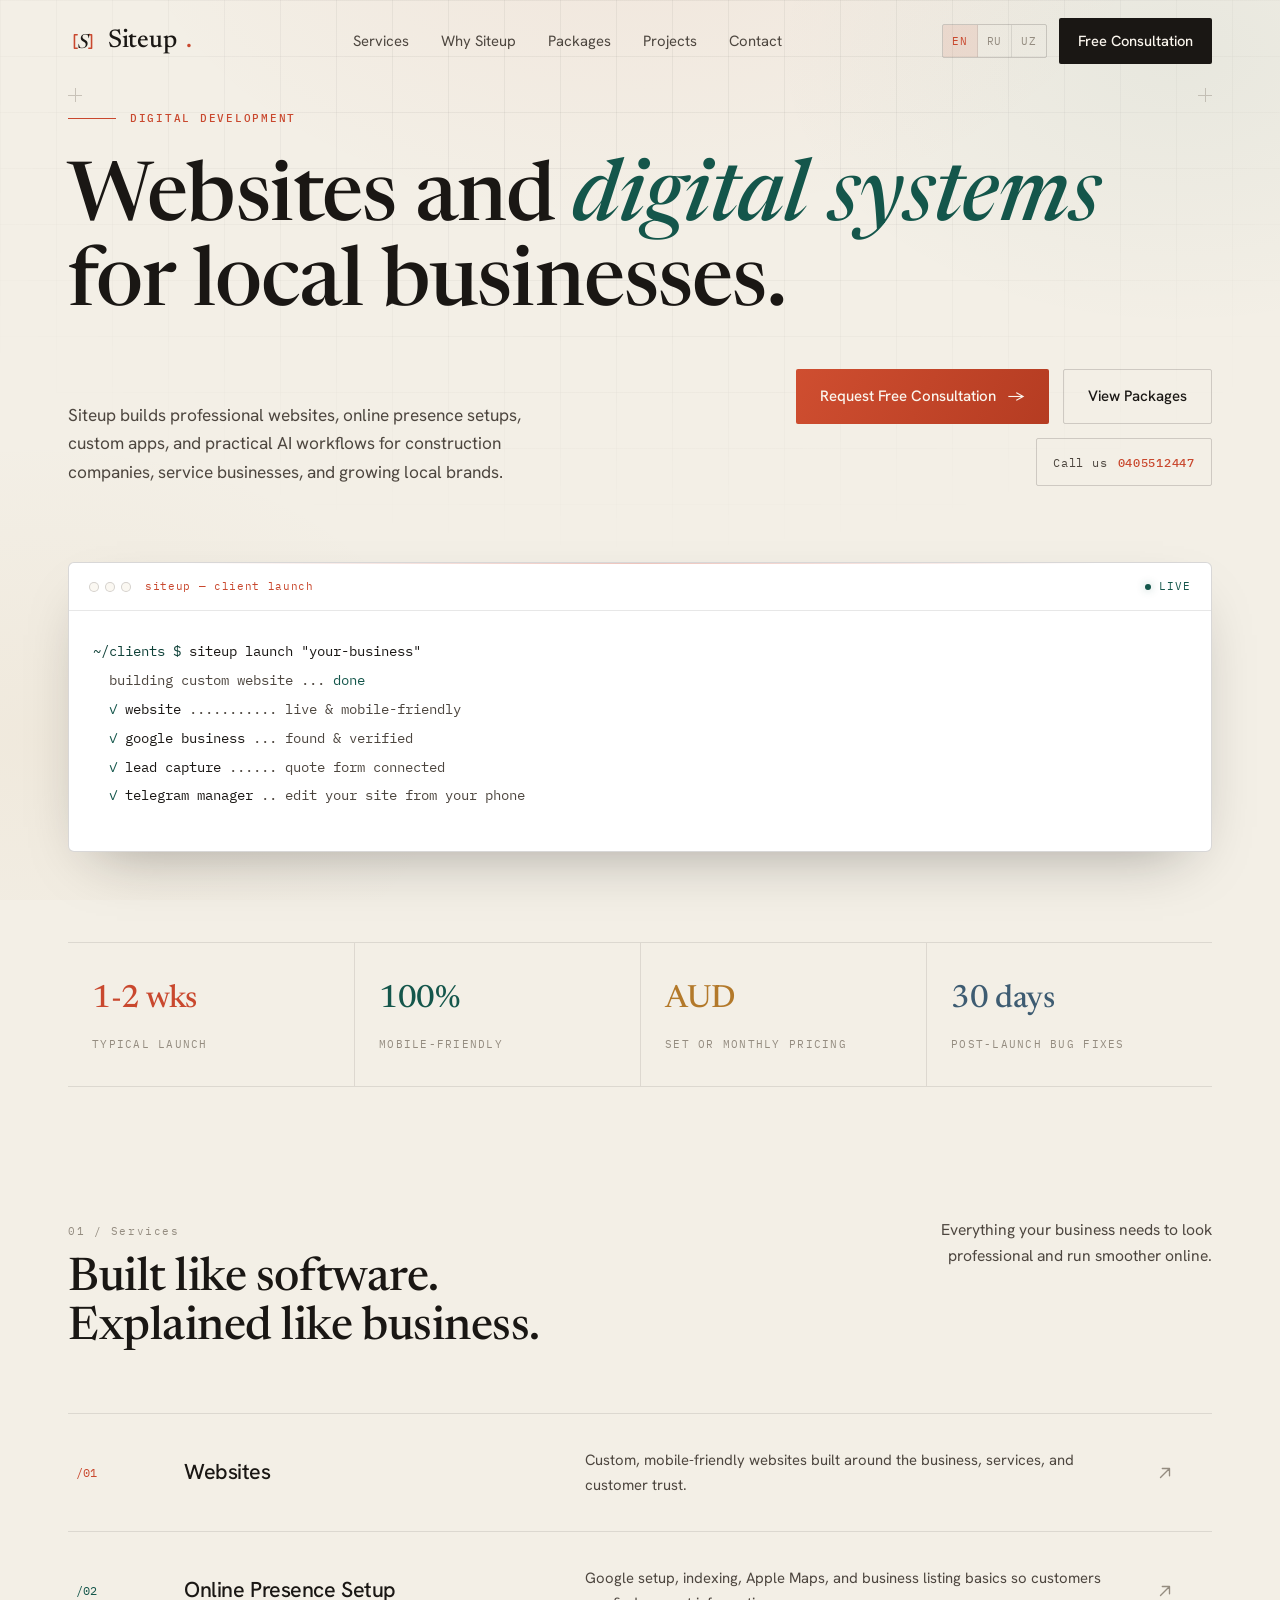
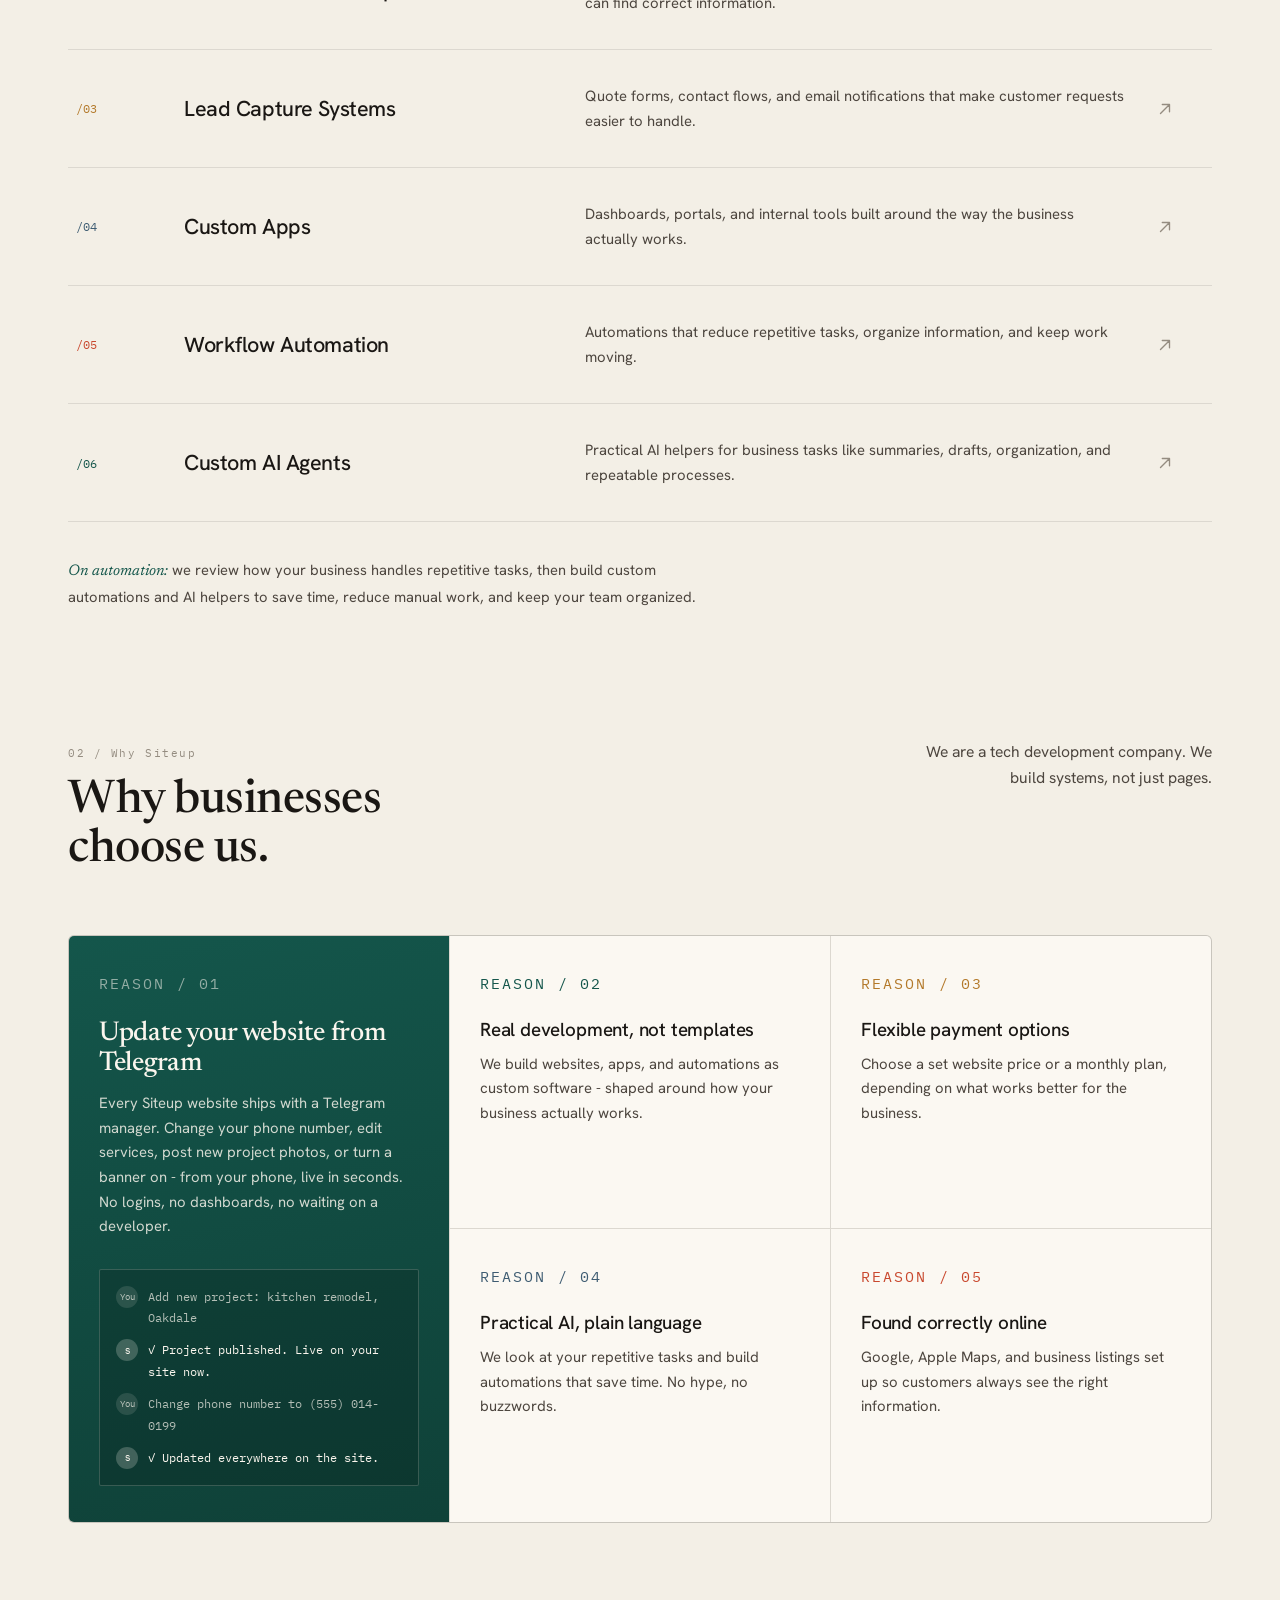
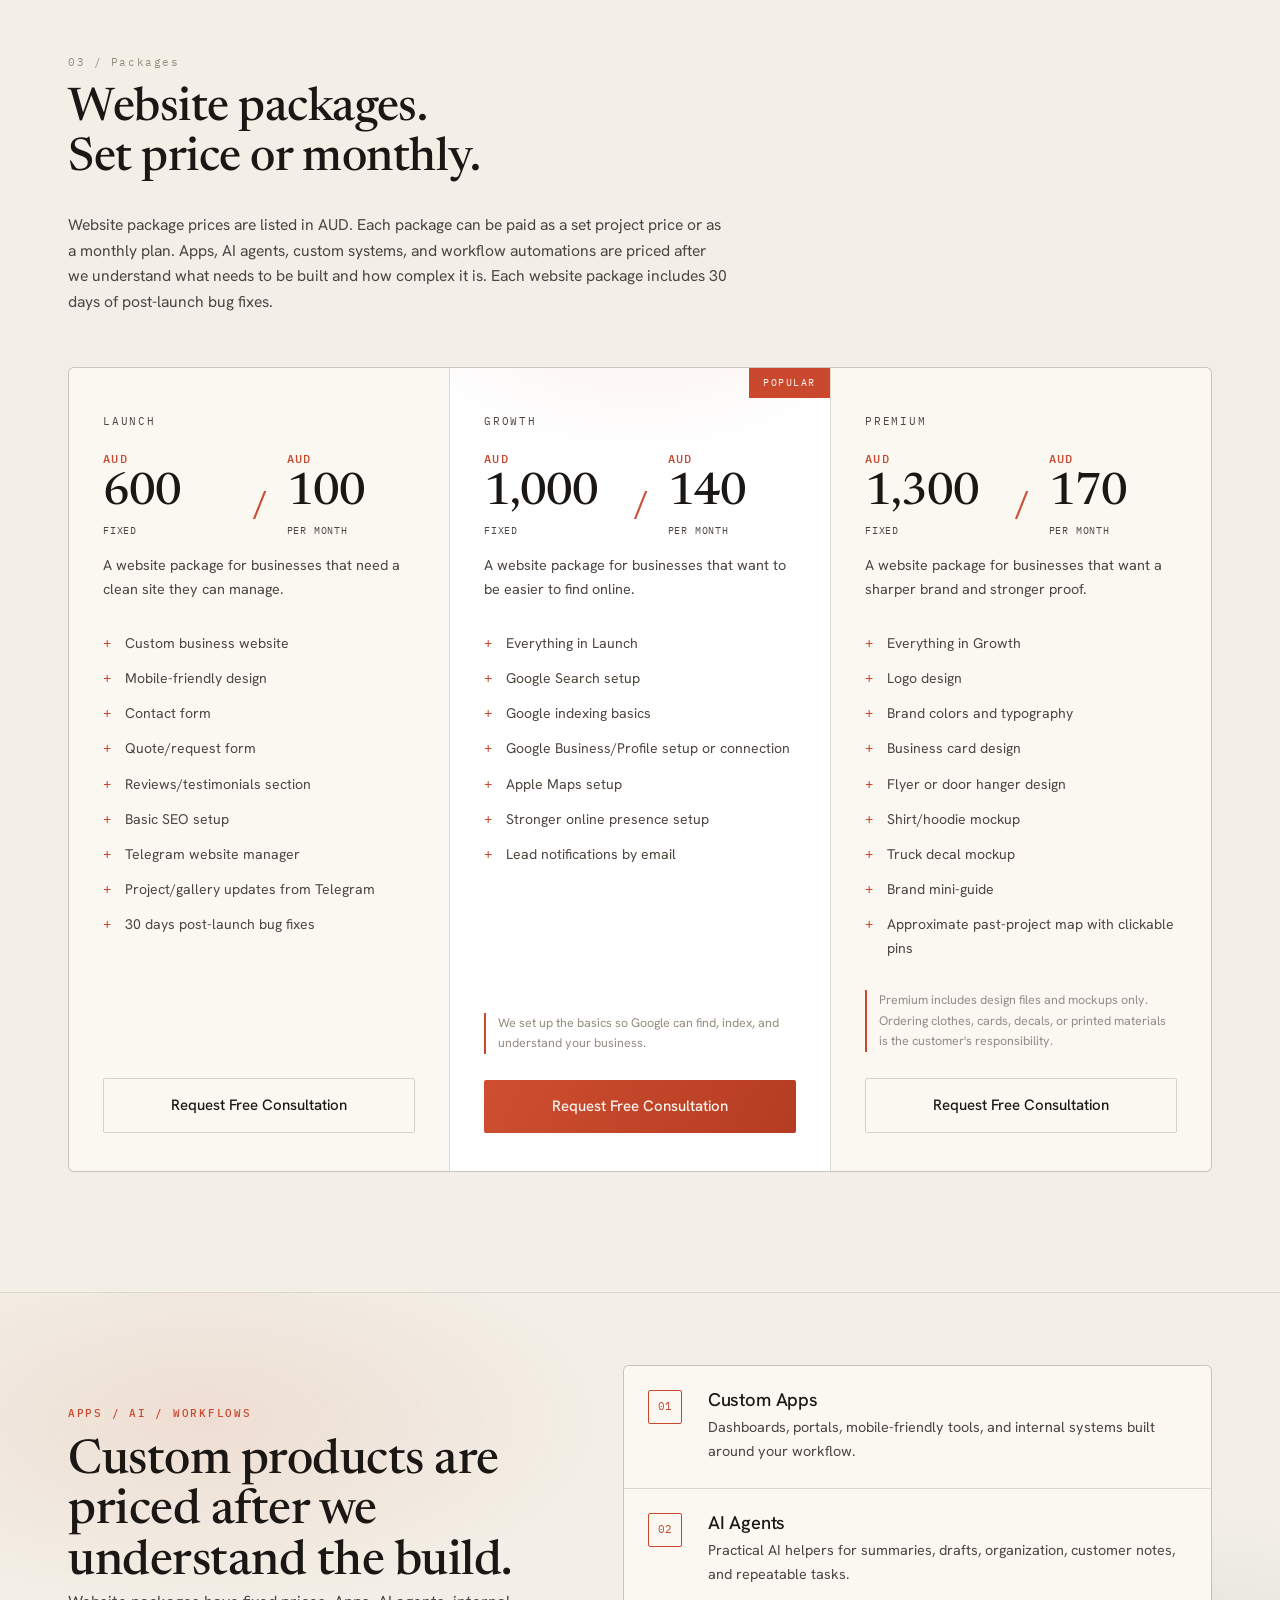
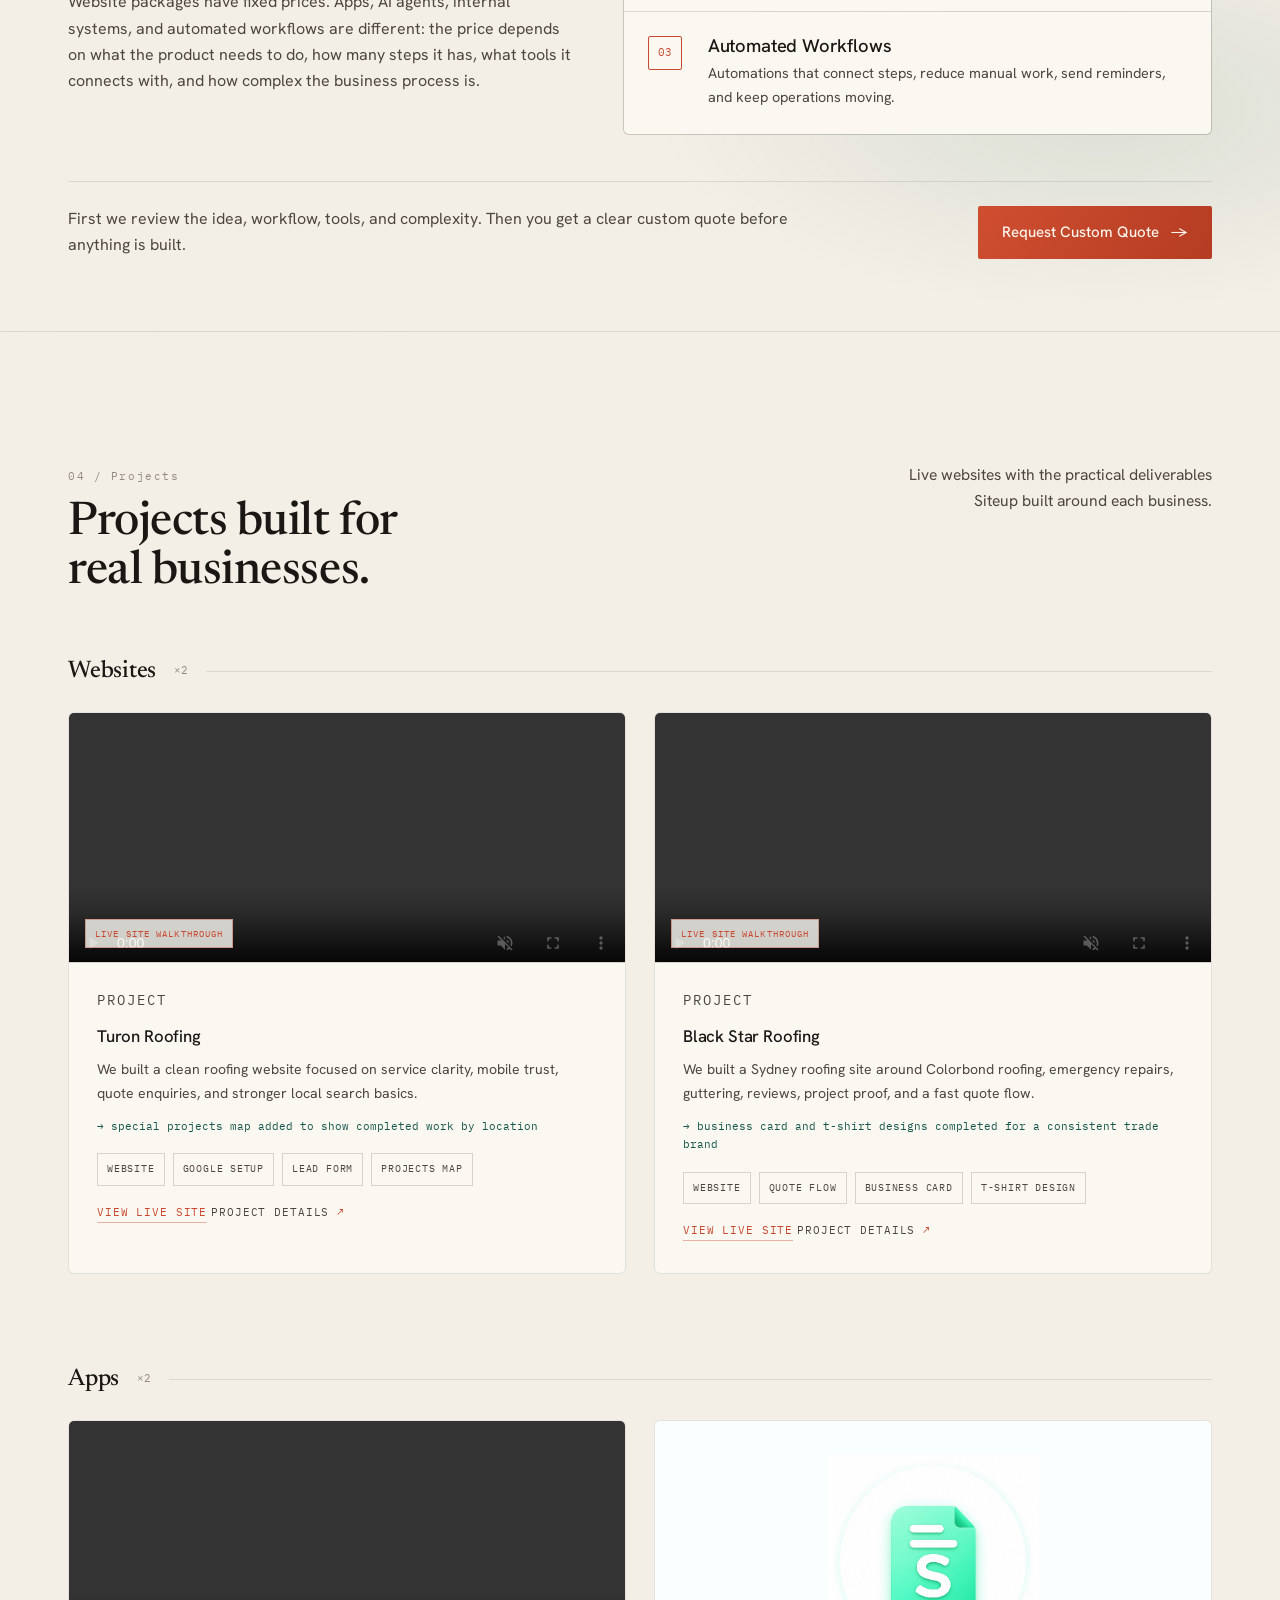
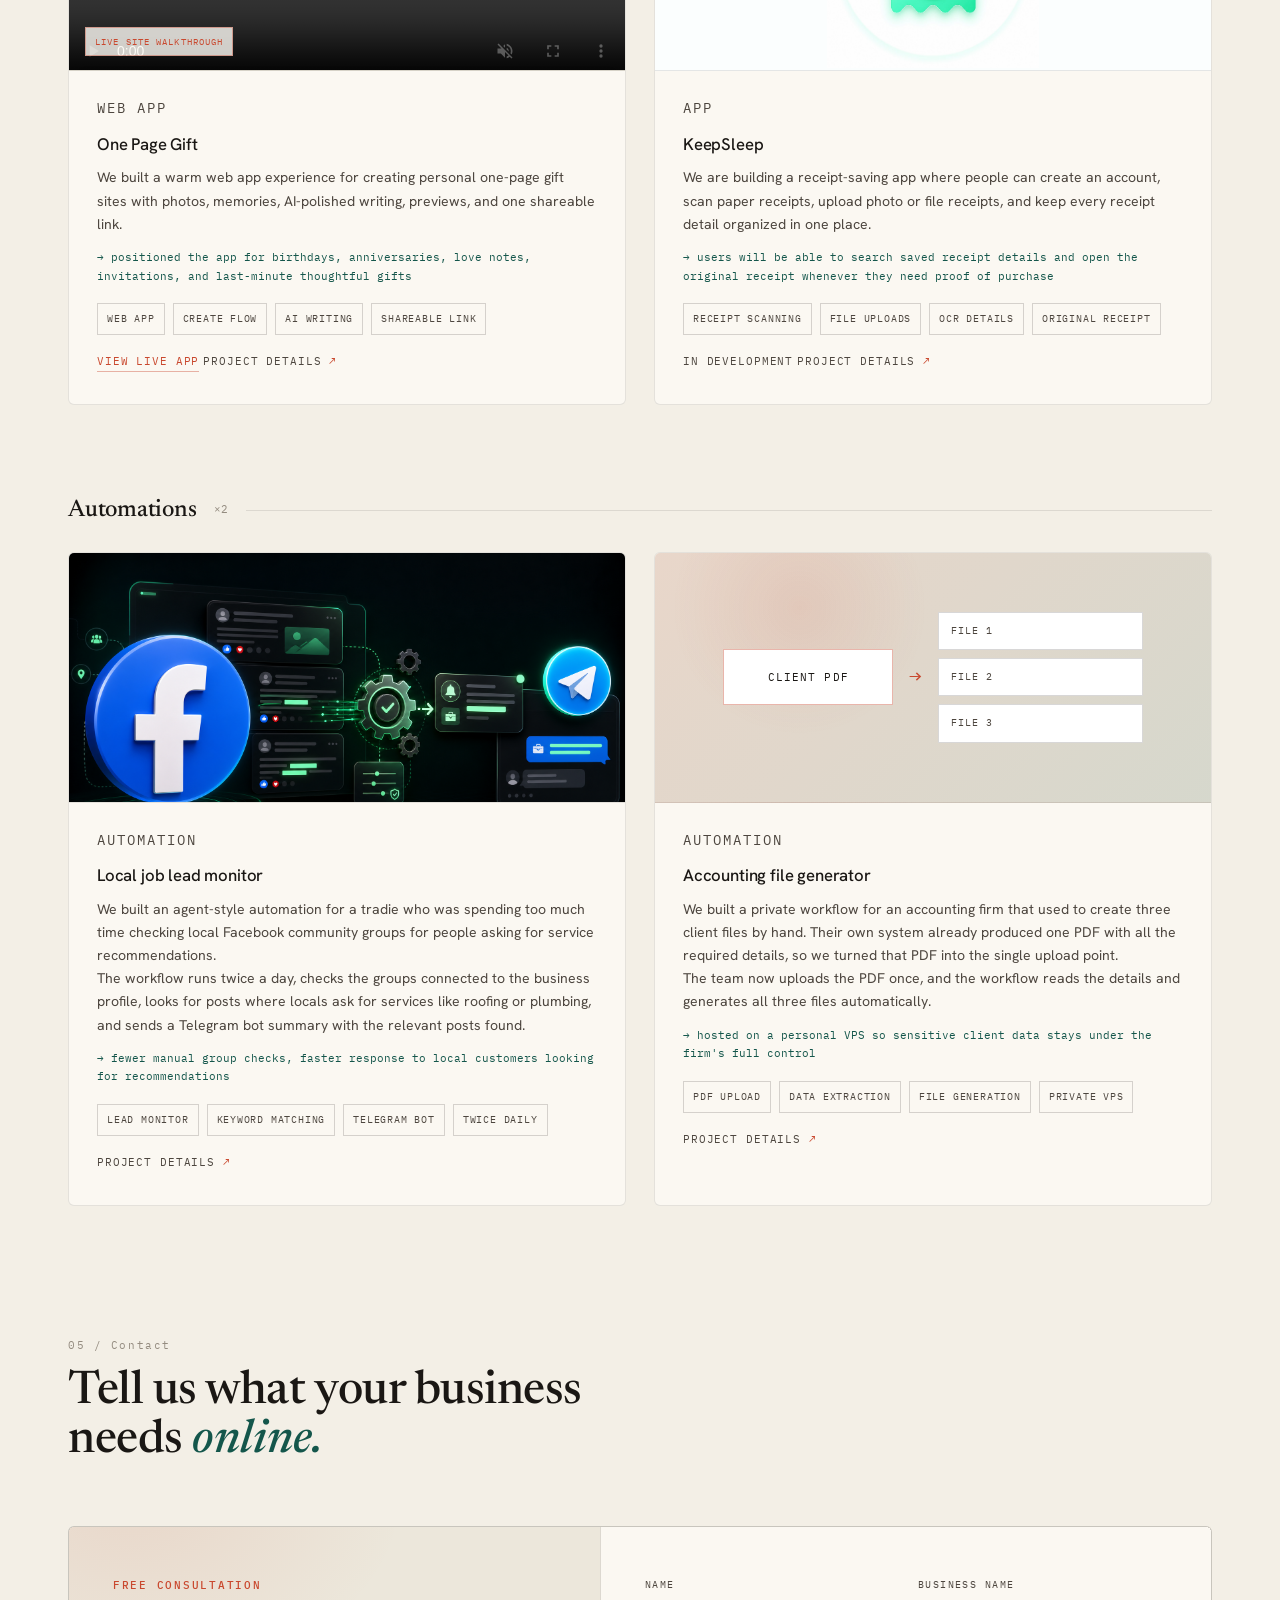
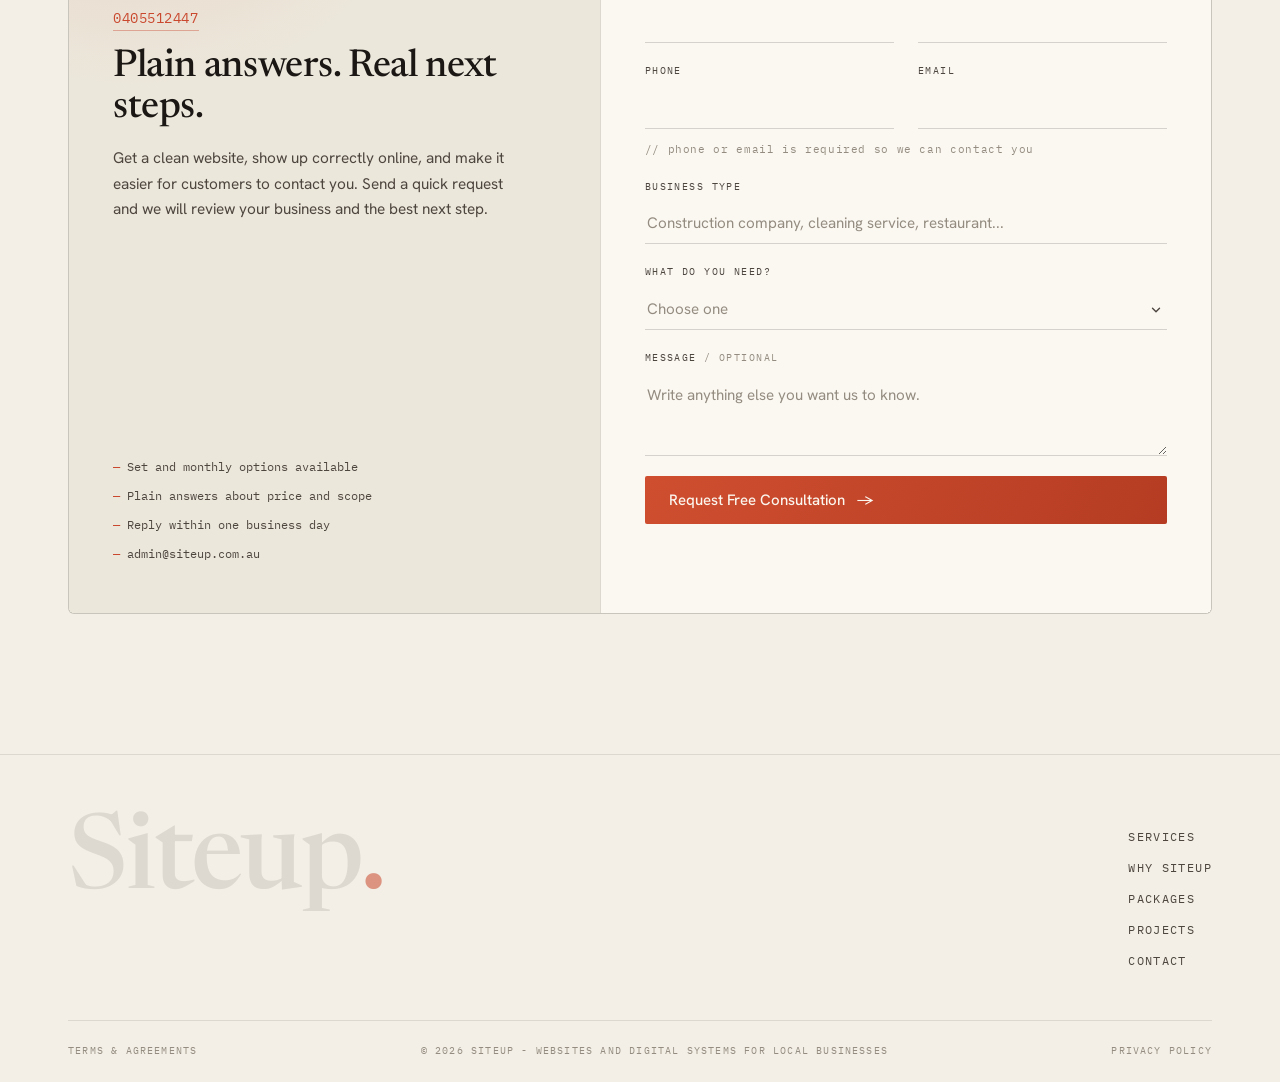
==== commit 87d1b0ab: "Rebuild site in Studio Serif direction" ====
--- a/index.html
+++ b/index.html
@@ -15,7 +15,6 @@
 <meta name="twitter:card" content="summary" />
 <meta name="twitter:title" content="Siteup | Websites, Apps & Automation" />
 <meta name="twitter:description" content="Websites, custom apps, lead systems, and workflow automations for local businesses." />
-<link rel="icon" href="/favicon.png" type="image/png" sizes="512x512" />
 <link rel="icon" href="/favicon.svg" type="image/svg+xml" />
 <link rel="shortcut icon" href="/favicon.svg" type="image/svg+xml" />
 <script type="application/ld+json">
@@ -66,31 +65,54 @@
 </script>
 <link rel="preconnect" href="https://fonts.googleapis.com" />
 <link rel="preconnect" href="https://fonts.gstatic.com" crossorigin />
-<link href="https://fonts.googleapis.com/css2?family=Geist:wght@300;400;500;600;700&family=Geist+Mono:wght@400;500&family=Instrument+Serif:ital@0;1&display=swap" rel="stylesheet" />
+<link href="https://fonts.googleapis.com/css2?family=Newsreader:ital,opsz,wght@0,6..72,400;0,6..72,500;0,6..72,600;1,6..72,400;1,6..72,500&family=Hanken+Grotesk:wght@300;400;500;600;700&family=IBM+Plex+Mono:wght@400;500;600&display=swap" rel="stylesheet" />
 <style>
 /* ============================================================
-   SITEUP v2 — "Precision Development"
-   Quiet, technical, premium. Geist + Geist Mono + Instrument Serif.
+   SITEUP — "Studio Serif"
+   Warm editorial direction: Newsreader + Hanken Grotesk + IBM Plex Mono.
    ============================================================ */
 
 :root {
-  --bg: #0a100d;
-  --bg-2: #111814;
-  --ink: #f3f8f4;
-  --dim: #a9bab0;
-  --faint: #6e7f75;
-  --hair: rgba(238, 242, 239, 0.1);
-  --hair-strong: rgba(238, 242, 239, 0.17);
-  --green: #49e08b;
-  --cyan: #3ddbd0;
-  --violet: #a78bfa;
-  --amber: #ffc06e;
-  --green-dim: rgba(73, 224, 139, 0.14);
-  --grad: linear-gradient(115deg, #49e08b, #3ddbd0);
-  --sans: "Geist", sans-serif;
-  --mono: "Geist Mono", monospace;
-  --serif: "Instrument Serif", serif;
+  --bg: #f3efe6;
+  --bg-2: #fbf8f2;
+  --bg-3: #ece7db;
+  --paper: #ffffff;
+  --ink: #1a1714;
+  --dim: #4d463f;
+  --faint: #948c80;
+  --hair: rgba(26, 23, 20, 0.10);
+  --hair-strong: rgba(26, 23, 20, 0.17);
+  --clay: #c9482e;
+  --clay-deep: #a93a22;
+  --pine: #14564b;
+  --pine-deep: #0f4138;
+  --ochre: #b3792a;
+  --slate: #3e5c72;
+  --on-accent: #fbf6ee;
+  --clay-dim: rgba(201, 72, 46, 0.10);
+  --clay-line: rgba(201, 72, 46, 0.40);
+  --pine-dim: rgba(20, 86, 75, 0.10);
+  --grad: linear-gradient(118deg, #cf4e30, #b53c22);
+  --grad-text: linear-gradient(100deg, #14564b 0%, #c9482e 120%);
+  --green: var(--clay);
+  --green-dim: var(--clay-dim);
+  --cyan: var(--pine);
+  --violet: var(--ochre);
+  --amber: var(--slate);
+  --sans: "Hanken Grotesk", system-ui, -apple-system, sans-serif;
+  --mono: "IBM Plex Mono", ui-monospace, "SF Mono", monospace;
+  --serif: "Newsreader", Georgia, "Times New Roman", serif;
   --max: 1200px;
+  --radius-sm: 2px;
+  --radius-md: 6px;
+  --radius-lg: 10px;
+  --shadow-card: 0 1px 2px rgba(26,23,20,.05), 0 14px 30px -18px rgba(26,23,20,.22);
+  --shadow-raise: 0 2px 4px rgba(26,23,20,.06), 0 22px 44px -22px rgba(26,23,20,.3);
+  --shadow-panel: 0 24px 60px -28px rgba(26,23,20,.4);
+  --shadow-modal: 0 30px 80px -24px rgba(26,23,20,.34);
+  --shadow-btn: 0 12px 26px -10px rgba(201,72,46,.5);
+  --glass-header: rgba(243,239,230,0.8);
+  --glass-backdrop: rgba(26,23,20,0.32);
   --ease: cubic-bezier(0.22, 1, 0.36, 1);
 }
 
@@ -108,23 +130,23 @@
   overflow-x: hidden;
 }
 
-::selection { background: rgba(73, 224, 139, 0.25); }
+::selection { background: rgba(201, 72, 46, 0.18); }
 
 a { color: inherit; text-decoration: none; }
 svg { display: block; }
-:focus-visible { outline: 1.5px solid var(--green); outline-offset: 3px; }
-
-/* blueprint grid — barely there */
+:focus-visible { outline: 1.5px solid var(--clay); outline-offset: 3px; }
+
+/* faint editorial grid */
 .grid-bg {
   position: fixed;
   inset: 0;
   z-index: -2;
   background-image:
-    linear-gradient(rgba(238, 242, 239, 0.03) 1px, transparent 1px),
-    linear-gradient(90deg, rgba(238, 242, 239, 0.03) 1px, transparent 1px);
-  background-size: 72px 72px;
-  mask-image: radial-gradient(1200px 800px at 50% 0%, #000 30%, transparent 80%);
-  -webkit-mask-image: radial-gradient(1200px 800px at 50% 0%, #000 30%, transparent 80%);
+    linear-gradient(rgba(26, 23, 20, 0.05) 1px, transparent 1px),
+    linear-gradient(90deg, rgba(26, 23, 20, 0.05) 1px, transparent 1px);
+  background-size: 56px 56px;
+  mask-image: radial-gradient(1100px 720px at 50% 0%, #000 26%, transparent 78%);
+  -webkit-mask-image: radial-gradient(1100px 720px at 50% 0%, #000 26%, transparent 78%);
 }
 
 .glow-bg {
@@ -132,10 +154,9 @@
   inset: 0;
   z-index: -3;
   background:
-    radial-gradient(820px 520px at 50% -10%, rgba(33, 110, 68, 0.6), transparent 65%),
-    radial-gradient(700px 480px at 90% 10%, rgba(124, 95, 211, 0.18), transparent 60%),
-    radial-gradient(760px 520px at 2% 75%, rgba(43, 154, 145, 0.16), transparent 60%),
-    radial-gradient(620px 420px at 94% 94%, rgba(224, 158, 80, 0.09), transparent 60%),
+    radial-gradient(820px 520px at 50% -12%, rgba(201, 72, 46, 0.06), transparent 64%),
+    radial-gradient(680px 460px at 92% 6%, rgba(20, 86, 75, 0.05), transparent 60%),
+    radial-gradient(720px 500px at 3% 82%, rgba(179, 121, 42, 0.05), transparent 60%),
     var(--bg);
 }
 
@@ -147,21 +168,20 @@
   font-weight: 500;
   letter-spacing: 0.16em;
   text-transform: uppercase;
-  color: var(--green);
+  color: var(--clay);
 }
 
 .serif-accent {
   font-family: var(--serif);
   font-style: italic;
-  font-weight: 400;
+  font-weight: 500;
   letter-spacing: 0;
-  background: linear-gradient(100deg, #49e08b 5%, #3ddbd0 55%, #a78bfa 105%);
-  -webkit-background-clip: text;
-  background-clip: text;
-  color: transparent;
-}
-
-h1, h2, h3 { font-weight: 600; letter-spacing: -0.035em; line-height: 1.05; }
+  background: none;
+  color: var(--pine);
+}
+
+h1, h2 { font-family: var(--serif); font-weight: 500; letter-spacing: -0.01em; line-height: 1.06; }
+h3 { font-weight: 500; letter-spacing: -0.01em; line-height: 1.12; }
 
 /* ---------- header ---------- */
 
@@ -174,16 +194,16 @@
 }
 
 header.scrolled {
-  background: rgba(8, 10, 9, 0.85);
-  backdrop-filter: blur(16px);
-  -webkit-backdrop-filter: blur(16px);
+  background: var(--glass-header);
+  backdrop-filter: blur(14px);
+  -webkit-backdrop-filter: blur(14px);
   border-bottom-color: var(--hair);
 }
 
 .header-in {
   max-width: var(--max);
   margin: 0 auto;
-  padding: 20px 28px;
+  padding: 18px 28px;
   display: flex;
   align-items: center;
   justify-content: space-between;
@@ -193,35 +213,30 @@
 .logo {
   display: flex;
   align-items: center;
-  gap: 11px;
-  font-weight: 600;
-  font-size: 1.1rem;
-  letter-spacing: -0.02em;
+  gap: 10px;
+  font-family: var(--serif);
+  font-weight: 500;
+  font-size: 1.6rem;
+  letter-spacing: -0.01em;
 }
 
 .logo-mark {
-  width: 30px; height: 30px;
-  display: grid; place-items: center;
-  border: 1.5px solid var(--green);
-  color: var(--green);
-}
-
-.logo-mark svg { width: 16px; height: 16px; }
-
-.logo .tld {
-  font-family: var(--mono);
-  font-size: 0.7rem;
-  color: var(--faint);
-  margin-left: 2px;
-}
+  width: 30px; height: 27px;
+  display: block;
+  color: var(--clay);
+}
+
+.logo-mark svg { width: 30px; height: 27px; }
+
+.logo .dot { color: var(--clay); }
 
 nav.main-nav { display: flex; gap: 32px; }
 
 nav.main-nav a {
-  font-family: var(--mono);
-  font-size: 0.74rem;
-  letter-spacing: 0.1em;
-  text-transform: uppercase;
+  font-family: var(--sans);
+  font-size: 0.93rem;
+  letter-spacing: 0;
+  text-transform: none;
   color: var(--dim);
   transition: color 0.25s ease;
   position: relative;
@@ -231,8 +246,8 @@
   content: "";
   position: absolute;
   left: 0; bottom: -6px;
-  width: 0; height: 1px;
-  background: var(--green);
+  width: 0; height: 1.5px;
+  background: var(--clay);
   transition: width 0.3s var(--ease);
 }
 
@@ -248,7 +263,9 @@
 .lang-switch {
   display: flex;
   border: 1px solid var(--hair-strong);
-  background: rgba(7, 10, 8, 0.72);
+  background: transparent;
+  border-radius: var(--radius-sm);
+  overflow: hidden;
   position: relative;
   z-index: 5;
   flex-shrink: 0;
@@ -262,7 +279,7 @@
   font-family: var(--mono);
   font-size: 0.66rem;
   letter-spacing: 0.08em;
-  padding: 11px 9px;
+  padding: 9px 9px;
   cursor: pointer;
   transition: background 0.25s ease, color 0.25s ease;
   display: inline-flex;
@@ -280,25 +297,28 @@
 
 .lang-btn:hover,
 .lang-btn.active {
-  background: var(--green-dim);
-  color: var(--green);
+  background: var(--clay-dim);
+  color: var(--clay);
 }
 
 .header-cta {
-  font-family: var(--mono);
-  font-size: 0.72rem;
-  letter-spacing: 0.08em;
-  text-transform: uppercase;
-  color: var(--ink);
-  border: 1px solid var(--hair-strong);
-  padding: 11px 20px;
-  transition: border-color 0.3s ease, background 0.3s ease, color 0.3s ease;
+  font-family: var(--sans);
+  font-size: 0.92rem;
+  font-weight: 500;
+  letter-spacing: 0;
+  text-transform: none;
+  color: var(--on-accent);
+  background: var(--ink);
+  border: 0;
+  border-radius: var(--radius-sm);
+  padding: 11px 19px;
+  transition: background 0.3s ease, transform 0.3s var(--ease);
   white-space: nowrap;
 }
 
 .header-cta:hover {
-  border-color: var(--green);
-  background: var(--green-dim);
+  background: var(--clay);
+  transform: translateY(-1px);
 }
 
 /* ---------- buttons ---------- */
@@ -307,25 +327,27 @@
   display: inline-flex;
   align-items: center;
   gap: 12px;
-  font-family: var(--mono);
-  font-size: 0.78rem;
+  font-family: var(--sans);
+  font-size: 0.94rem;
   font-weight: 500;
-  letter-spacing: 0.08em;
-  text-transform: uppercase;
-  padding: 16px 28px;
+  letter-spacing: 0;
+  text-transform: none;
+  padding: 14px 24px;
   border: none;
+  border-radius: var(--radius-sm);
   cursor: pointer;
   transition: transform 0.3s var(--ease), box-shadow 0.3s ease, background 0.3s ease, border-color 0.3s ease;
 }
 
 .btn-solid {
   background: var(--grad);
-  color: #06140c;
+  color: var(--on-accent);
 }
 
 .btn-solid:hover {
   transform: translateY(-2px);
-  box-shadow: 0 14px 40px rgba(73, 224, 139, 0.3);
+  background: var(--clay-deep);
+  box-shadow: var(--shadow-btn);
 }
 
 .btn-line {
@@ -335,8 +357,9 @@
 }
 
 .btn-line:hover {
-  border-color: var(--green);
-  background: var(--green-dim);
+  border-color: var(--clay);
+  background: var(--clay-dim);
+  color: var(--clay);
   transform: translateY(-2px);
 }
 
@@ -348,11 +371,11 @@
 .hero {
   max-width: var(--max);
   margin: 0 auto;
-  padding: 190px 28px 0;
+  padding: 110px 28px 0;
   position: relative;
 }
 
-/* crosshair corner ticks — blueprint detail */
+/* crosshair corner ticks */
 .tick {
   position: absolute;
   width: 14px; height: 14px;
@@ -365,25 +388,26 @@
 }
 .tick::before { left: 50%; top: 0; width: 1px; height: 100%; }
 .tick::after { top: 50%; left: 0; height: 1px; width: 100%; }
-.tick.tl { top: 160px; left: 28px; }
-.tick.tr { top: 160px; right: 28px; }
+.tick.tl { top: 88px; left: 28px; }
+.tick.tr { top: 88px; right: 28px; }
 
 .hero-label {
   display: flex;
   align-items: center;
   gap: 14px;
-  margin-bottom: 36px;
+  margin-bottom: 28px;
 }
 
 .hero-label .rule {
   width: 48px; height: 1px;
-  background: var(--green);
+  background: var(--clay);
 }
 
 h1.hero-h {
-  font-size: clamp(2.8rem, 7vw, 5.6rem);
-  font-weight: 600;
-  max-width: 13.5em;
+  font-size: clamp(2.7rem, 6.6vw, 5.1rem);
+  font-weight: 500;
+  max-width: 15em;
+  line-height: 1.04;
 }
 
 h1 .serif-accent { font-size: 1.04em; }
@@ -393,14 +417,14 @@
   grid-template-columns: 1.1fr 1fr;
   gap: 60px;
   align-items: end;
-  margin-top: 44px;
+  margin-top: 40px;
 }
 
 .hero-sub {
   color: var(--dim);
-  font-size: 1.05rem;
+  font-size: 1.08rem;
   max-width: 480px;
-  font-weight: 300;
+  font-weight: 400;
 }
 
 .hero-ctas {
@@ -419,19 +443,20 @@
   letter-spacing: 0.06em;
   color: var(--dim);
   border: 1px solid var(--hair-strong);
-  padding: 16px 18px;
+  padding: 13px 16px;
+  border-radius: var(--radius-sm);
   transition: border-color 0.3s ease, color 0.3s ease, background 0.3s ease, transform 0.3s var(--ease);
 }
 
 .hero-call b {
-  color: var(--green);
+  color: var(--clay);
   font-weight: 500;
 }
 
 .hero-call:hover {
-  border-color: var(--green);
+  border-color: var(--clay);
   color: var(--ink);
-  background: var(--green-dim);
+  background: var(--clay-dim);
   transform: translateY(-2px);
 }
 
@@ -439,14 +464,15 @@
 
 .term-wrap {
   max-width: var(--max);
-  margin: 80px auto 0;
+  margin: 76px auto 0;
   padding: 0 28px;
 }
 
 .terminal {
   border: 1px solid var(--hair-strong);
-  background: linear-gradient(175deg, rgba(16, 21, 18, 0.92), rgba(9, 12, 10, 0.96));
-  box-shadow: 0 40px 120px rgba(0, 0, 0, 0.55);
+  background: var(--paper);
+  border-radius: var(--radius-md);
+  box-shadow: var(--shadow-panel);
   position: relative;
   overflow: hidden;
 }
@@ -457,7 +483,7 @@
   position: absolute;
   top: 0; left: 10%; right: 10%;
   height: 1px;
-  background: linear-gradient(90deg, transparent, rgba(73, 224, 139, 0.5), transparent);
+  background: linear-gradient(90deg, transparent, rgba(201, 72, 46, 0.32), transparent);
 }
 
 .term-bar {
@@ -472,13 +498,14 @@
 .term-dots i {
   width: 10px; height: 10px;
   border-radius: 50%;
-  background: rgba(238, 242, 239, 0.12);
+  border: 1px solid var(--hair-strong);
+  background: var(--bg-2);
 }
 
 .term-title {
   font-family: var(--mono);
   font-size: 0.7rem;
-  color: var(--faint);
+  color: var(--clay);
   letter-spacing: 0.06em;
 }
 
@@ -491,15 +518,15 @@
   font-size: 0.66rem;
   letter-spacing: 0.1em;
   text-transform: uppercase;
-  color: var(--green);
+  color: var(--pine);
 }
 
 .term-status::before {
   content: "";
   width: 6px; height: 6px;
   border-radius: 50%;
-  background: var(--green);
-  box-shadow: 0 0 8px var(--green);
+  background: var(--pine);
+  box-shadow: 0 0 8px rgba(20, 86, 75, 0.35);
   animation: blink 2.2s ease-in-out infinite;
 }
 
@@ -515,16 +542,16 @@
 
 .t-line { white-space: pre-wrap; opacity: 0; }
 .t-line.shown { opacity: 1; }
-.t-prompt { color: var(--faint); }
+.t-prompt { color: var(--pine-deep); }
 .t-cmd { color: var(--ink); }
-.t-ok { color: var(--green); }
+.t-ok { color: var(--pine); }
 .t-dim { color: var(--dim); }
-.t-num { color: #ffd479; }
+.t-num { color: var(--ochre); }
 
 .t-caret {
   display: inline-block;
   width: 8px; height: 1.1em;
-  background: var(--green);
+  background: var(--clay);
   vertical-align: text-bottom;
   animation: blink 1s steps(1) infinite;
 }
@@ -553,9 +580,10 @@
 
 .stat b {
   display: block;
-  font-size: 1.7rem;
-  font-weight: 600;
-  letter-spacing: -0.03em;
+  font-family: var(--serif);
+  font-size: 2rem;
+  font-weight: 500;
+  letter-spacing: -0.01em;
   margin-bottom: 4px;
 }
 
@@ -567,7 +595,7 @@
   color: var(--faint);
 }
 
-.stat:nth-child(1) b { color: var(--green); }
+.stat:nth-child(1) b { color: var(--clay); }
 .stat:nth-child(2) b { color: var(--cyan); }
 .stat:nth-child(3) b { color: var(--violet); }
 .stat:nth-child(4) b { color: var(--amber); }
@@ -600,10 +628,10 @@
 
 .sec-head .note {
   color: var(--dim);
-  font-size: 0.92rem;
+  font-size: 0.98rem;
   max-width: 320px;
   text-align: right;
-  font-weight: 300;
+  font-weight: 400;
 }
 
 /* ---------- services: numbered ledger rows ---------- */
@@ -660,12 +688,12 @@
   transition: color 0.3s ease;
 }
 
-.svc-row:hover h3 { color: var(--green); }
+.svc-row:hover h3 { color: var(--clay); }
 
 .svc-row p {
   color: var(--dim);
   font-size: 0.93rem;
-  font-weight: 300;
+  font-weight: 400;
 }
 
 .svc-arr {
@@ -674,12 +702,12 @@
 }
 
 .svc-row:hover .svc-arr {
-  color: var(--green);
+  color: var(--clay);
   transform: translate(4px, -4px);
 }
 
 .svc-row:focus-visible {
-  outline: 1px solid var(--green);
+  outline: 1px solid var(--clay);
   outline-offset: -1px;
 }
 
@@ -689,14 +717,14 @@
   margin-top: 36px;
   color: var(--dim);
   font-size: 0.92rem;
-  font-weight: 300;
+  font-weight: 400;
   max-width: 660px;
 }
 
 .svc-footnote em {
   font-family: var(--serif);
   font-style: italic;
-  color: var(--ink);
+  color: var(--pine);
   font-size: 1.05em;
 }
 
@@ -720,8 +748,8 @@
 .service-modal-backdrop {
   position: absolute;
   inset: 0;
-  background: rgba(1, 4, 3, 0.68);
-  backdrop-filter: blur(9px);
+  background: var(--glass-backdrop);
+  backdrop-filter: blur(8px);
 }
 
 .service-dialog {
@@ -730,11 +758,12 @@
   max-height: min(82vh, 760px);
   overflow-y: auto;
   border: 1px solid var(--hair-strong);
+  border-radius: var(--radius-md);
   background:
-    radial-gradient(420px 220px at 8% 0%, rgba(73, 224, 139, 0.14), transparent 68%),
-    rgba(7, 10, 8, 0.96);
-  padding: 30px;
-  box-shadow: 0 26px 90px rgba(0, 0, 0, 0.42);
+    radial-gradient(420px 220px at 8% 0%, var(--clay-dim), transparent 68%),
+    var(--paper);
+  padding: 32px;
+  box-shadow: var(--shadow-modal);
   transform: translateY(14px) scale(0.98);
   transition: transform 0.35s var(--ease);
 }
@@ -750,7 +779,8 @@
   display: grid;
   place-items: center;
   border: 1px solid var(--hair);
-  background: rgba(255, 255, 255, 0.03);
+  border-radius: var(--radius-sm);
+  background: transparent;
   color: var(--ink);
   font-size: 1.25rem;
   cursor: pointer;
@@ -758,19 +788,19 @@
 }
 
 .service-close:hover {
-  border-color: var(--green);
-  color: var(--green);
+  border-color: var(--clay);
+  color: var(--clay);
 }
 
 .service-dialog h2 {
   font-size: clamp(1.55rem, 5vw, 2.2rem);
   margin: 14px 42px 12px 0;
-  letter-spacing: -0.035em;
+  letter-spacing: -0.01em;
 }
 
 .service-dialog p {
   color: var(--dim);
-  font-weight: 300;
+  font-weight: 400;
 }
 
 .service-detail-list {
@@ -783,9 +813,9 @@
 .service-detail-list li {
   position: relative;
   padding-left: 22px;
-  color: #c4cfc8;
-  font-size: 0.9rem;
-  font-weight: 300;
+  color: var(--dim);
+  font-size: 0.93rem;
+  font-weight: 400;
 }
 
 .service-detail-list li::before {
@@ -795,7 +825,8 @@
   top: 0.62em;
   width: 7px;
   height: 7px;
-  background: var(--green);
+  border-radius: 2px;
+  background: var(--clay);
 }
 
 .project-detail-flow {
@@ -814,7 +845,7 @@
   font-size: 0.68rem;
   letter-spacing: 0.13em;
   text-transform: uppercase;
-  color: var(--green);
+  color: var(--clay);
   margin-bottom: 8px;
 }
 
@@ -831,13 +862,13 @@
 
 .project-detail-tags span {
   border: 1px solid var(--hair-strong);
-  color: #c5d3cb;
+  color: var(--dim);
   font-family: var(--mono);
   font-size: 0.62rem;
   letter-spacing: 0.08em;
   text-transform: uppercase;
   padding: 7px 9px;
-  background: rgba(255, 255, 255, 0.025);
+  background: var(--bg-2);
 }
 
 /* ---------- why siteup ---------- */
@@ -848,11 +879,13 @@
   gap: 1px;
   background: var(--hair);
   border: 1px solid var(--hair);
+  border-radius: var(--radius-md);
+  overflow: hidden;
 }
 
 .why-cell {
-  background: var(--bg);
-  padding: 38px 30px;
+  background: var(--bg-2);
+  padding: 36px 30px;
   position: relative;
   transition: background 0.35s ease;
   min-height: 230px;
@@ -860,36 +893,38 @@
   flex-direction: column;
 }
 
-.why-cell:hover { background: var(--bg-2); }
+.why-cell:hover { background: var(--paper); }
 
 .why-cell.lead {
   grid-row: span 2;
-  background: linear-gradient(170deg, rgba(30, 78, 50, 0.72), var(--bg-2));
+  background: linear-gradient(168deg, var(--pine), var(--pine-deep));
+  color: var(--on-accent);
   justify-content: space-between;
 }
+.why-cell.lead:hover { background: linear-gradient(168deg, var(--pine), var(--pine-deep)); }
 
 /* soft color tints per cell for warmth */
 .why-cell:nth-child(2) {
-  background: radial-gradient(320px 220px at 88% -15%, rgba(61, 219, 208, 0.1), transparent 70%), var(--bg);
+  background: var(--bg-2);
 }
 
 .why-cell:nth-child(3) {
-  background: radial-gradient(320px 220px at 88% -15%, rgba(167, 139, 250, 0.1), transparent 70%), var(--bg);
+  background: var(--bg-2);
 }
 
 .why-cell:nth-child(4) {
-  background: radial-gradient(320px 220px at 88% -15%, rgba(255, 192, 110, 0.09), transparent 70%), var(--bg);
+  background: var(--bg-2);
 }
 
 .why-cell:nth-child(5) {
-  background: radial-gradient(320px 220px at 88% -15%, rgba(73, 224, 139, 0.1), transparent 70%), var(--bg);
+  background: var(--bg-2);
 }
 
 .why-cell:nth-child(2) .why-no { color: var(--cyan); }
 .why-cell:nth-child(3) .why-no { color: var(--violet); }
 .why-cell:nth-child(4) .why-no { color: var(--amber); }
-.why-cell:nth-child(5) .why-no { color: var(--green); }
-.why-cell.lead .why-no { color: var(--green); }
+.why-cell:nth-child(5) .why-no { color: var(--clay); }
+.why-cell.lead .why-no { color: rgba(251,246,238,0.55); }
 
 .why-no {
   font-family: var(--mono);
@@ -902,23 +937,25 @@
 .why-cell h3 {
   font-size: 1.18rem;
   font-weight: 500;
-  letter-spacing: -0.015em;
+  letter-spacing: -0.01em;
   margin-bottom: 12px;
 }
 
 .why-cell p {
   color: var(--dim);
-  font-size: 0.9rem;
-  font-weight: 300;
-}
-
-.why-cell.lead h3 { font-size: 1.5rem; }
+  font-size: 0.93rem;
+  font-weight: 400;
+}
+
+.why-cell.lead h3 { font-family: var(--serif); font-size: 1.7rem; }
+.why-cell.lead p { color: rgba(251,246,238,0.82); }
 
 /* telegram phone vignette in lead cell */
 .tg-demo {
   margin-top: 30px;
-  border: 1px solid var(--hair-strong);
-  background: rgba(8, 10, 9, 0.7);
+  border: 1px solid rgba(251,246,238,0.18);
+  border-radius: var(--radius-sm);
+  background: rgba(0,0,0,0.16);
   padding: 16px;
   font-family: var(--mono);
   font-size: 0.72rem;
@@ -934,23 +971,23 @@
   display: grid; place-items: center;
   border-radius: 50%;
   font-size: 0.58rem;
-  background: rgba(238, 242, 239, 0.1);
-  color: var(--dim);
-}
-
-.tg-msg.bot .tg-who { background: var(--green-dim); color: var(--green); }
-.tg-msg span { color: var(--dim); }
-.tg-msg.bot span { color: var(--ink); }
-.tg-msg .ok { color: var(--green); }
+  background: rgba(251,246,238,0.12);
+  color: rgba(251,246,238,0.7);
+}
+
+.tg-msg.bot .tg-who { background: rgba(251,246,238,0.22); color: var(--on-accent); }
+.tg-msg span { color: rgba(251,246,238,0.7); }
+.tg-msg.bot span { color: var(--on-accent); }
+.tg-msg .ok { color: #7fd9c0; }
 
 /* ---------- packages ---------- */
 
 .pkg-note-top {
   color: var(--dim);
-  font-size: 0.92rem;
-  font-weight: 300;
-  max-width: 640px;
-  margin: -36px 0 56px;
+  font-size: 0.98rem;
+  font-weight: 400;
+  max-width: 660px;
+  margin: -32px 0 52px;
 }
 
 .pkg-grid {
@@ -959,10 +996,12 @@
   gap: 1px;
   background: var(--hair);
   border: 1px solid var(--hair);
+  border-radius: var(--radius-md);
+  overflow: hidden;
 }
 
 .pkg {
-  background: var(--bg);
+  background: var(--bg-2);
   padding: 44px 34px 38px;
   display: flex;
   flex-direction: column;
@@ -970,12 +1009,12 @@
   transition: background 0.35s ease;
 }
 
-.pkg:hover { background: var(--bg-2); }
+.pkg:hover { background: var(--paper); }
 
 .pkg.feat {
   background:
-    radial-gradient(380px 260px at 50% -12%, rgba(73, 224, 139, 0.18), transparent 70%),
-    linear-gradient(175deg, rgba(28, 74, 48, 0.65), var(--bg-2));
+    radial-gradient(380px 260px at 50% -12%, var(--clay-dim), transparent 70%),
+    var(--paper);
 }
 
 .pkg-tag {
@@ -985,8 +1024,8 @@
   font-size: 0.6rem;
   letter-spacing: 0.16em;
   text-transform: uppercase;
-  color: #06140c;
-  background: var(--green);
+  color: var(--on-accent);
+  background: var(--clay);
   padding: 7px 14px;
 }
 
@@ -1017,15 +1056,16 @@
   font-family: var(--mono);
   font-size: 2rem;
   line-height: 1;
-  color: var(--green);
+  color: var(--clay);
   opacity: 0.95;
   padding-top: 14px;
 }
 
 .pkg-price {
-  font-size: clamp(1.85rem, 4vw, 2.55rem);
-  font-weight: 600;
-  letter-spacing: -0.04em;
+  font-family: var(--serif);
+  font-size: clamp(2rem, 4vw, 2.8rem);
+  font-weight: 500;
+  letter-spacing: -0.02em;
   line-height: 1;
   white-space: nowrap;
 }
@@ -1034,7 +1074,7 @@
   display: block;
   font-family: var(--mono);
   font-size: 0.74rem;
-  color: var(--green);
+  color: var(--clay);
   font-weight: 500;
   line-height: 1;
   margin-bottom: 7px;
@@ -1053,7 +1093,7 @@
   margin-top: 14px;
   color: var(--dim);
   font-size: 0.9rem;
-  font-weight: 300;
+  font-weight: 400;
   min-height: 2.8em;
 }
 
@@ -1070,8 +1110,8 @@
   position: relative;
   padding-left: 22px;
   font-size: 0.88rem;
-  color: #c4cfc8;
-  font-weight: 300;
+  color: var(--dim);
+  font-weight: 400;
 }
 
 .pkg li::before {
@@ -1079,14 +1119,14 @@
   position: absolute;
   left: 0; top: 0;
   font-family: var(--mono);
-  color: var(--green);
+  color: var(--clay);
 }
 
 .pkg-fine {
   font-size: 0.78rem;
   color: var(--faint);
-  font-weight: 300;
-  border-left: 1px solid var(--green);
+  font-weight: 400;
+  border-left: 2px solid var(--clay);
   padding-left: 12px;
   margin-bottom: 26px;
 }
@@ -1102,28 +1142,13 @@
   border-top: 1px solid var(--hair);
   border-bottom: 1px solid var(--hair);
   background:
-    radial-gradient(560px 260px at 16% 20%, rgba(73, 224, 139, 0.12), transparent 70%),
-    radial-gradient(620px 280px at 86% 65%, rgba(61, 219, 208, 0.1), transparent 72%),
-    linear-gradient(90deg, rgba(238, 242, 239, 0.025), rgba(73, 224, 139, 0.035), rgba(238, 242, 239, 0.018));
+    radial-gradient(560px 260px at 16% 20%, var(--clay-dim), transparent 70%),
+    radial-gradient(620px 280px at 86% 65%, var(--pine-dim), transparent 72%);
   position: relative;
   overflow: hidden;
 }
 
-.custom-pricing::before {
-  content: "";
-  position: absolute;
-  inset: 0;
-  background: linear-gradient(90deg, transparent, rgba(73, 224, 139, 0.16), transparent);
-  width: 260px;
-  transform: translateX(-120%);
-  animation: sweep 7s ease-in-out infinite;
-}
-
-@keyframes sweep {
-  0%, 100% { transform: translateX(-120%); opacity: 0; }
-  22%, 70% { opacity: 1; }
-  82% { transform: translateX(calc(100vw + 120%)); opacity: 0; }
-}
+.custom-pricing::before { content: none; }
 
 .custom-pricing-in {
   max-width: var(--max);
@@ -1146,7 +1171,7 @@
 .custom-pricing-copy p:not(.label),
 .custom-pricing-foot p {
   color: var(--dim);
-  font-weight: 300;
+  font-weight: 400;
 }
 
 .custom-price-list {
@@ -1154,10 +1179,12 @@
   gap: 1px;
   background: var(--hair);
   border: 1px solid var(--hair);
+  border-radius: var(--radius-md);
+  overflow: hidden;
 }
 
 .custom-price-item {
-  background: rgba(10, 16, 13, 0.82);
+  background: var(--bg-2);
   padding: 24px;
   display: grid;
   grid-template-columns: 42px 1fr;
@@ -1166,7 +1193,7 @@
 }
 
 .custom-price-item:hover {
-  background: rgba(17, 24, 20, 0.92);
+  background: var(--paper);
 }
 
 .custom-price-item span {
@@ -1174,8 +1201,9 @@
   height: 34px;
   display: grid;
   place-items: center;
-  border: 1px solid var(--green);
-  color: var(--green);
+  border: 1px solid var(--clay);
+  border-radius: var(--radius-sm);
+  color: var(--clay);
   font-family: var(--mono);
   font-size: 0.68rem;
 }
@@ -1188,7 +1216,7 @@
 .custom-price-item p {
   color: var(--dim);
   font-size: 0.9rem;
-  font-weight: 300;
+  font-weight: 400;
 }
 
 .custom-pricing-foot {
@@ -1207,7 +1235,7 @@
 
 /* ---------- projects ---------- */
 
-.proj-group { margin-bottom: 70px; }
+.proj-group { margin-bottom: 92px; }
 .proj-group:last-child { margin-bottom: 0; }
 
 .proj-group-title {
@@ -1218,7 +1246,8 @@
 }
 
 .proj-group-title h3 {
-  font-size: 1.1rem;
+  font-family: var(--serif);
+  font-size: 1.5rem;
   font-weight: 500;
   letter-spacing: -0.01em;
 }
@@ -1234,22 +1263,27 @@
   background: var(--hair);
 }
 
-.proj-grid { display: grid; gap: 22px; }
+.proj-grid {
+  display: grid;
+  gap: 28px;
+}
 .proj-grid.c3 { grid-template-columns: repeat(3, 1fr); }
 .proj-grid.c2 { grid-template-columns: repeat(2, 1fr); }
 .proj-grid.c1 { grid-template-columns: 1fr; }
 
 .proj {
-  background: var(--bg);
+  background: var(--bg-2);
   padding: 30px;
   transition: background 0.35s ease;
   position: relative;
   border: 1px solid var(--hair);
-}
-
-.proj:hover { background: var(--bg-2); }
+  border-radius: var(--radius-md);
+  overflow: hidden;
+}
+
+.proj:hover { background: var(--paper); }
 .proj[data-project] { cursor: pointer; }
-.proj[data-project]:focus-visible { outline: 1.5px solid var(--green); outline-offset: 4px; }
+.proj[data-project]:focus-visible { outline: 1.5px solid var(--clay); outline-offset: 4px; }
 
 .proj.featured {
   padding: 0;
@@ -1263,8 +1297,8 @@
   position: relative;
   overflow: hidden;
   background:
-    linear-gradient(rgba(238, 242, 239, 0.03) 1px, transparent 1px),
-    linear-gradient(90deg, rgba(238, 242, 239, 0.03) 1px, transparent 1px);
+    linear-gradient(rgba(26, 23, 20, 0.05) 1px, transparent 1px),
+    linear-gradient(90deg, rgba(26, 23, 20, 0.05) 1px, transparent 1px);
   background-size: 24px 24px;
   display: grid;
   place-items: center;
@@ -1275,7 +1309,7 @@
   margin: 0;
   border: 0;
   border-bottom: 1px solid var(--hair);
-  background: #050705;
+  background: var(--bg-3);
 }
 
 .proj-video video {
@@ -1290,7 +1324,7 @@
   margin: 0;
   border: 0;
   border-bottom: 1px solid var(--hair);
-  background: #050705;
+  background: var(--bg-3);
 }
 
 .proj-image img {
@@ -1316,9 +1350,9 @@
   border: 0;
   border-bottom: 1px solid var(--hair);
   background:
-    radial-gradient(circle at 26% 22%, rgba(73, 224, 139, 0.18), transparent 28%),
-    linear-gradient(135deg, rgba(73, 224, 139, 0.08), rgba(61, 219, 208, 0.07)),
-    #050705;
+    radial-gradient(circle at 26% 22%, var(--clay-dim), transparent 28%),
+    linear-gradient(135deg, var(--clay-dim), var(--pine-dim)),
+    var(--bg-3);
 }
 
 .workflow-map {
@@ -1330,8 +1364,8 @@
 }
 
 .workflow-card {
-  border: 1px solid rgba(73, 224, 139, 0.28);
-  background: rgba(5, 7, 5, 0.82);
+  border: 1px solid var(--clay-line);
+  background: var(--paper);
   color: var(--ink);
   font-family: var(--mono);
   font-size: 0.7rem;
@@ -1342,7 +1376,7 @@
 }
 
 .workflow-arrow {
-  color: var(--green);
+  color: var(--clay);
   font-family: var(--mono);
   font-size: 1.3rem;
 }
@@ -1354,8 +1388,8 @@
 
 .workflow-files span {
   border: 1px solid var(--hair-strong);
-  background: rgba(255, 255, 255, 0.035);
-  color: #c5d3cb;
+  background: var(--paper);
+  color: var(--dim);
   font-family: var(--mono);
   font-size: 0.62rem;
   letter-spacing: 0.1em;
@@ -1373,9 +1407,9 @@
   font-size: 0.58rem;
   letter-spacing: 0.12em;
   text-transform: uppercase;
-  color: var(--green);
-  background: rgba(5, 7, 5, 0.72);
-  border: 1px solid rgba(73, 224, 139, 0.25);
+  color: var(--clay);
+  background: rgba(251, 248, 242, 0.82);
+  border: 1px solid var(--clay-line);
 }
 
 .proj-body {
@@ -1391,13 +1425,13 @@
 
 .proj-tags span {
   border: 1px solid var(--hair-strong);
-  color: #c5d3cb;
+  color: var(--dim);
   font-family: var(--mono);
   font-size: 0.62rem;
   letter-spacing: 0.08em;
   text-transform: uppercase;
   padding: 7px 9px;
-  background: rgba(255, 255, 255, 0.025);
+  background: var(--bg-2);
 }
 
 .proj-link {
@@ -1407,8 +1441,8 @@
   font-size: 0.68rem;
   letter-spacing: 0.08em;
   text-transform: uppercase;
-  color: var(--green);
-  border-bottom: 1px solid rgba(73, 224, 139, 0.42);
+  color: var(--clay);
+  border-bottom: 1px solid var(--clay-line);
 }
 
 .proj-link:hover { color: var(--ink); border-color: var(--ink); }
@@ -1426,7 +1460,7 @@
 .proj-more::after {
   content: "\2197";
   margin-left: 8px;
-  color: var(--green);
+  color: var(--clay);
 }
 
 .proj-status {
@@ -1436,13 +1470,14 @@
   font-size: 0.68rem;
   letter-spacing: 0.08em;
   text-transform: uppercase;
-  color: #c5d3cb;
+  color: var(--dim);
 }
 
 .proj-visual .pv-frame {
   width: 70%;
   border: 1px solid var(--hair-strong);
-  background: rgba(12, 15, 13, 0.9);
+  background: var(--paper);
+  border-radius: var(--radius-sm);
   padding: 10px;
   display: grid;
   gap: 6px;
@@ -1451,20 +1486,20 @@
 
 .proj:hover .pv-frame {
   transform: translateY(-4px);
-  border-color: rgba(73, 224, 139, 0.4);
+  border-color: var(--clay-line);
 }
 
 .pv-frame i {
   display: block;
   height: 7px;
-  background: rgba(238, 242, 239, 0.08);
-}
-
-.pv-frame i.hero-bar { height: 26px; background: linear-gradient(110deg, rgba(73, 224, 139, 0.35), rgba(61, 219, 208, 0.2)); }
-
-.proj-grid.c3 .proj:nth-child(2) .pv-frame i.hero-bar { background: linear-gradient(110deg, rgba(61, 219, 208, 0.35), rgba(167, 139, 250, 0.2)); }
-.proj-grid.c3 .proj:nth-child(3) .pv-frame i.hero-bar { background: linear-gradient(110deg, rgba(167, 139, 250, 0.35), rgba(255, 192, 110, 0.2)); }
-.proj-grid.c2 .proj:nth-child(2) .pv-frame i.hero-bar { background: linear-gradient(110deg, rgba(255, 192, 110, 0.35), rgba(73, 224, 139, 0.2)); }
+  background: var(--hair);
+}
+
+.pv-frame i.hero-bar { height: 26px; background: linear-gradient(110deg, var(--clay-dim), var(--pine-dim)); }
+
+.proj-grid.c3 .proj:nth-child(2) .pv-frame i.hero-bar { background: linear-gradient(110deg, var(--pine-dim), rgba(179,121,42,0.14)); }
+.proj-grid.c3 .proj:nth-child(3) .pv-frame i.hero-bar { background: linear-gradient(110deg, rgba(179,121,42,0.16), rgba(62,92,114,0.14)); }
+.proj-grid.c2 .proj:nth-child(2) .pv-frame i.hero-bar { background: linear-gradient(110deg, rgba(179,121,42,0.16), var(--clay-dim)); }
 .pv-frame i.w60 { width: 60%; }
 .pv-frame i.w40 { width: 40%; }
 
@@ -1478,28 +1513,28 @@
   font-size: 0.62rem;
   letter-spacing: 0.14em;
   text-transform: uppercase;
-  color: var(--green);
+  color: var(--clay);
   margin-bottom: 10px;
 }
 
 .proj h4 {
   font-size: 1.05rem;
   font-weight: 500;
-  letter-spacing: -0.015em;
+  letter-spacing: -0.01em;
   margin-bottom: 8px;
 }
 
 .proj p {
   color: var(--dim);
   font-size: 0.88rem;
-  font-weight: 300;
+  font-weight: 400;
 }
 
 .proj .result {
   margin-top: 12px;
   font-family: var(--mono);
   font-size: 0.7rem;
-  color: var(--green);
+  color: var(--pine);
 }
 
 .proj.wide {
@@ -1520,8 +1555,8 @@
   border: 1px solid var(--hair);
   padding: 34px 18px;
   background:
-    linear-gradient(rgba(238, 242, 239, 0.03) 1px, transparent 1px),
-    linear-gradient(90deg, rgba(238, 242, 239, 0.03) 1px, transparent 1px);
+    linear-gradient(rgba(26, 23, 20, 0.05) 1px, transparent 1px),
+    linear-gradient(90deg, rgba(26, 23, 20, 0.05) 1px, transparent 1px);
   background-size: 24px 24px;
   flex-wrap: wrap;
 }
@@ -1534,8 +1569,8 @@
 }
 
 .flow-step.hot {
-  border-color: var(--green);
-  color: var(--green);
+  border-color: var(--clay);
+  color: var(--clay);
 }
 
 .flow-dash {
@@ -1551,12 +1586,14 @@
   gap: 1px;
   background: var(--hair);
   border: 1px solid var(--hair);
+  border-radius: var(--radius-md);
+  overflow: hidden;
 }
 
 .contact-left {
   background:
-    radial-gradient(420px 300px at 12% -5%, rgba(61, 219, 208, 0.14), transparent 65%),
-    linear-gradient(170deg, rgba(30, 78, 50, 0.65), var(--bg-2));
+    radial-gradient(420px 300px at 12% -5%, var(--clay-dim), transparent 65%),
+    var(--bg-3);
   padding: 50px 44px;
   display: flex;
   flex-direction: column;
@@ -1574,8 +1611,8 @@
   font-family: var(--mono);
   font-size: 0.86rem;
   letter-spacing: 0.04em;
-  color: var(--green);
-  border-bottom: 1px solid rgba(73, 224, 139, 0.45);
+  color: var(--clay);
+  border-bottom: 1px solid var(--clay-line);
   transition: color 0.25s ease, border-color 0.25s ease;
 }
 
@@ -1586,7 +1623,7 @@
 
 .contact-left .pitch {
   color: var(--dim);
-  font-weight: 300;
+  font-weight: 400;
   font-size: 0.96rem;
   max-width: 400px;
 }
@@ -1603,11 +1640,11 @@
 
 .contact-meta span::before {
   content: "— ";
-  color: var(--green);
+  color: var(--clay);
 }
 
 .contact-form {
-  background: var(--bg);
+  background: var(--bg-2);
   padding: 50px 44px;
   display: grid;
   gap: 20px;
@@ -1630,7 +1667,7 @@
 .cf-field textarea {
   width: 100%;
   font-family: var(--sans);
-  font-weight: 300;
+  font-weight: 400;
   font-size: 0.95rem;
   color: var(--ink);
   background: transparent;
@@ -1648,7 +1685,7 @@
 .cf-field select:focus,
 .cf-field textarea:focus {
   outline: none;
-  border-bottom-color: var(--green);
+  border-bottom-color: var(--clay);
 }
 
 .cf-field textarea { resize: vertical; min-height: 80px; }
@@ -1690,8 +1727,8 @@
   font-family: var(--mono);
 }
 
-.cf-status.ok { color: var(--green); }
-.cf-status.err { color: #ff9f9f; }
+.cf-status.ok { color: var(--pine); }
+.cf-status.err { color: #b4452e; }
 
 .contact-form.is-sending .btn {
   cursor: wait;
@@ -1729,22 +1766,16 @@
 }
 
 .foot-word {
+  font-family: var(--serif);
   font-size: clamp(3rem, 9vw, 6.5rem);
-  font-weight: 600;
-  letter-spacing: -0.045em;
+  font-weight: 500;
+  letter-spacing: -0.02em;
   line-height: 0.95;
-  color: rgba(238, 242, 239, 0.1);
+  color: rgba(26,23,20,0.1);
   user-select: none;
 }
 
-.foot-word em {
-  font-family: var(--serif);
-  font-style: italic;
-  background: linear-gradient(100deg, rgba(73, 224, 139, 0.45), rgba(61, 219, 208, 0.4));
-  -webkit-background-clip: text;
-  background-clip: text;
-  color: transparent;
-}
+.foot-word .dot { color: rgba(201,72,46,0.55); }
 
 .foot-links {
   display: grid;
@@ -1761,7 +1792,7 @@
   transition: color 0.25s ease;
 }
 
-.foot-links a:hover { color: var(--green); }
+.foot-links a:hover { color: var(--clay); }
 
 .foot-bottom {
   border-top: 1px solid var(--hair);
@@ -1861,7 +1892,6 @@
 }
 
 @media (max-width: 520px) {
-  .logo .tld,
   .header-cta { display: none; }
   .lang-btn { padding: 10px 8px; }
   h1.hero-h { font-size: 2.55rem; }
@@ -1903,9 +1933,13 @@
   <div class="header-in">
     <a class="logo" href="#top" aria-label="Siteup home">
       <span class="logo-mark" aria-hidden="true">
-        <svg viewBox="0 0 24 24" fill="none"><path d="M16.5 8.2c-.7-.9-1.9-1.4-3.4-1.4-2.1 0-3.6 1-3.6 2.6 0 3.2 7.3 1.7 7.3 5 0 1.7-1.6 2.9-3.9 2.9-1.7 0-3.2-.7-4-1.7" stroke="currentColor" stroke-width="1.8" stroke-linecap="round"/></svg>
+        <svg width="30" height="27" viewBox="0 0 132 120" role="img" aria-label="Siteup bracket mark">
+          <path d="M40 30 L28 30 L28 90 L40 90" fill="none" stroke="var(--clay)" stroke-width="7" stroke-linecap="round" stroke-linejoin="round" />
+          <path d="M92 30 L104 30 L104 90 L92 90" fill="none" stroke="var(--clay)" stroke-width="7" stroke-linecap="round" stroke-linejoin="round" />
+          <text x="44" y="90" font-family="var(--serif)" font-size="86" font-style="italic" font-weight="500" fill="var(--ink)">S</text>
+        </svg>
       </span>
-      siteup<span class="tld">development</span>
+      Siteup<span class="dot">.</span>
     </a>
     <nav class="main-nav" aria-label="Main navigation">
       <a href="#services">Services</a>
@@ -1916,9 +1950,9 @@
     </nav>
     <div class="header-actions">
       <div class="lang-switch" aria-label="Choose language">
-        <button class="lang-btn active" type="button" data-lang="en" aria-pressed="true"><span aria-hidden="true">🇬🇧</span><span>EN</span></button>
-        <button class="lang-btn" type="button" data-lang="ru" aria-pressed="false"><span aria-hidden="true">🇷🇺</span><span>RU</span></button>
-        <button class="lang-btn" type="button" data-lang="uz" aria-pressed="false"><span aria-hidden="true">🇺🇿</span><span>UZ</span></button>
+        <button class="lang-btn active" type="button" data-lang="en" aria-pressed="true"><span>EN</span></button>
+        <button class="lang-btn" type="button" data-lang="ru" aria-pressed="false"><span>RU</span></button>
+        <button class="lang-btn" type="button" data-lang="uz" aria-pressed="false"><span>UZ</span></button>
       </div>
       <a class="header-cta" href="#contact">Free Consultation</a>
     </div>
@@ -2272,7 +2306,7 @@
               <span>Lead form</span>
               <span>Projects map</span>
             </div>
-            <a class="proj-link" href="https://turonroofing.com.au" target="_blank" rel="noopener">View live site</a>
+            <a class="proj-link" href="https://turonroofing.com" target="_blank" rel="noopener">View live site</a>
             <span class="proj-more">Project details</span>
           </div>
         </article>
@@ -2513,7 +2547,7 @@
 <footer>
   <div class="foot-in">
     <div class="foot-top">
-      <p class="foot-word">site<em>up</em></p>
+      <p class="foot-word">Siteup<span class="dot">.</span></p>
       <nav class="foot-links" aria-label="Footer navigation">
         <a href="#services">Services</a>
         <a href="#why">Why Siteup</a>
